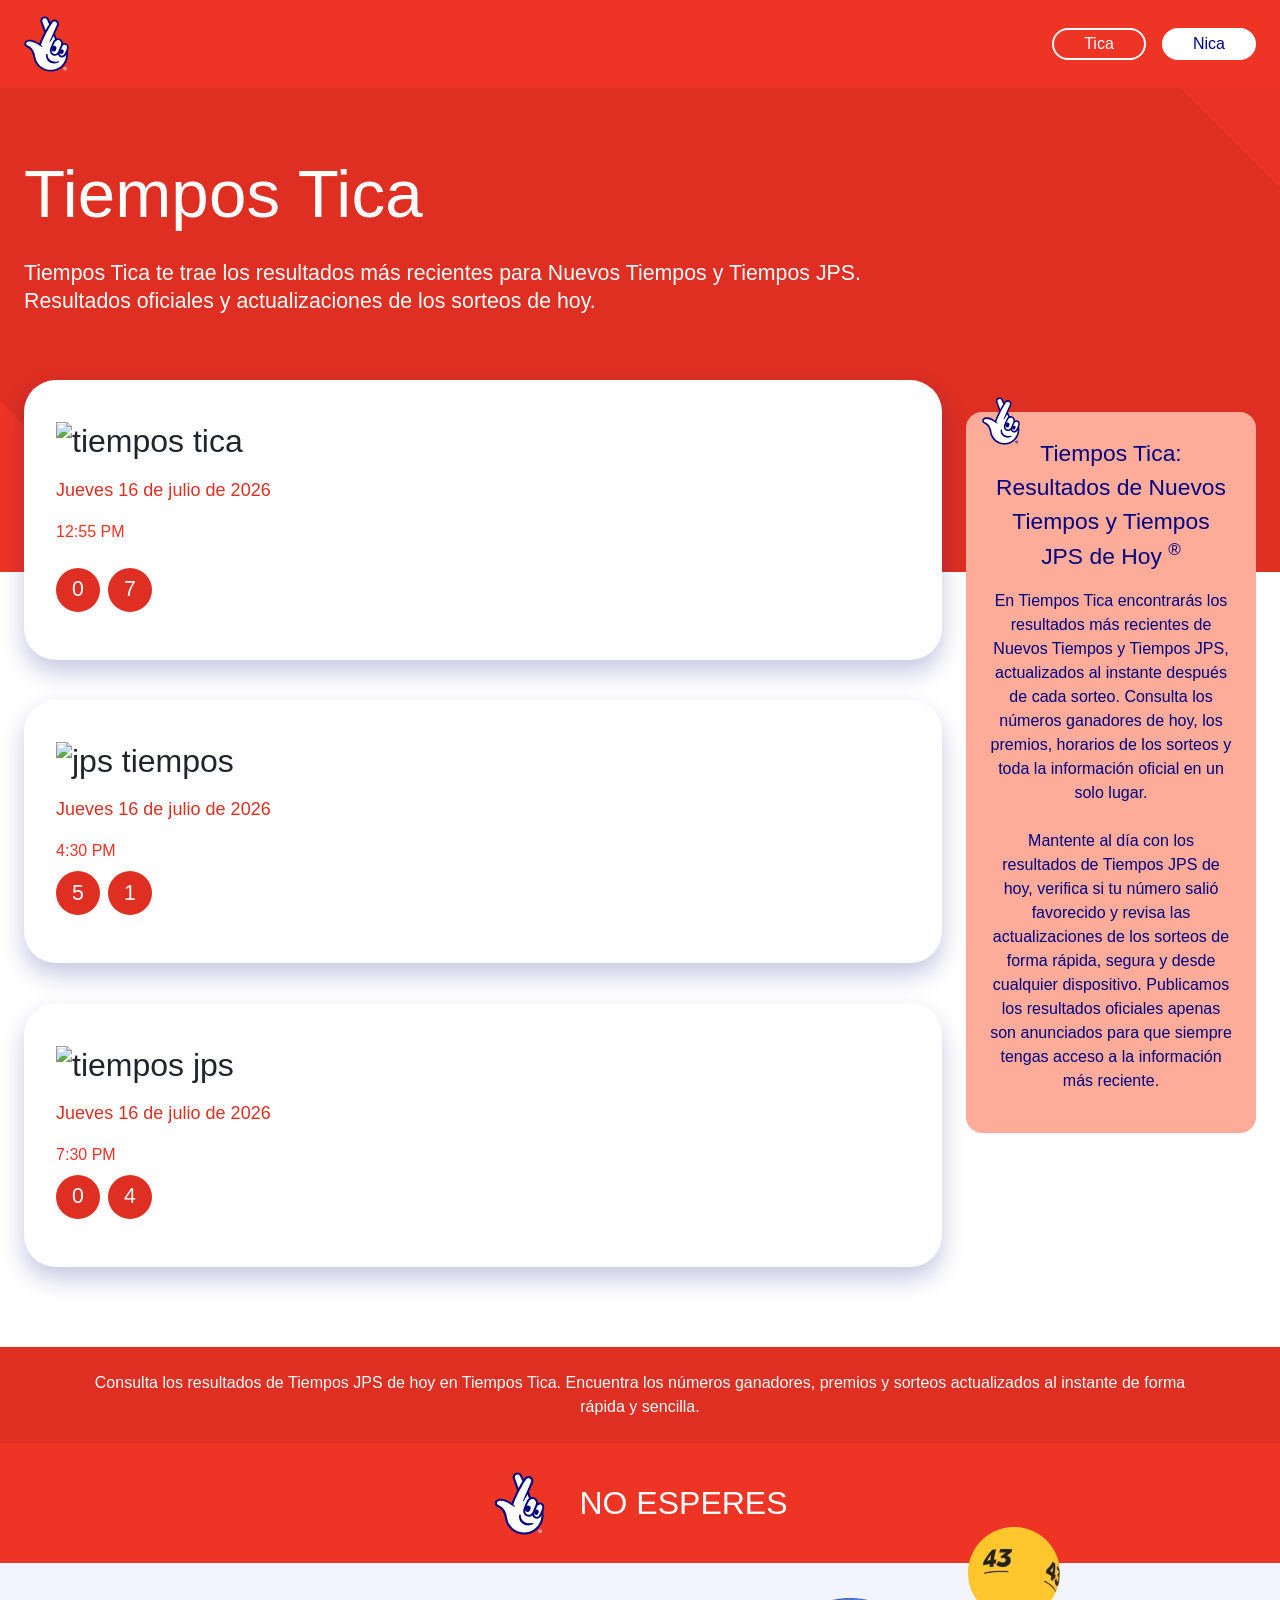
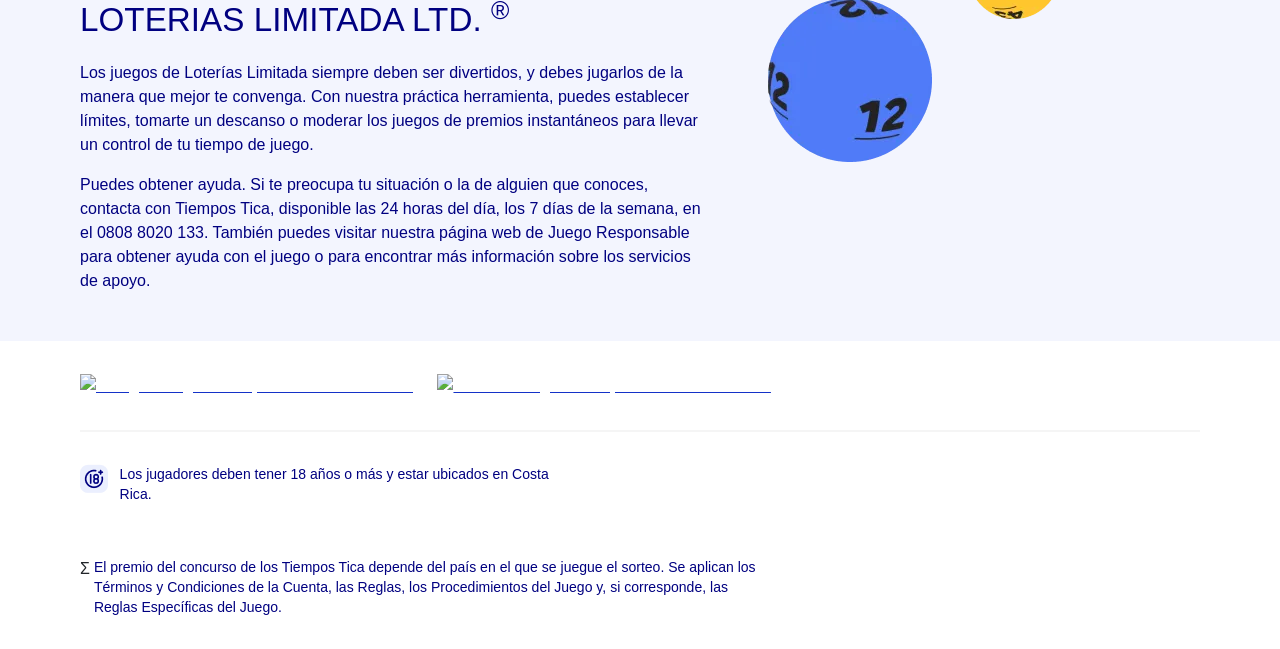
==== index.html @ a04abfbb "Update index.html" ====
<!DOCTYPE html>

<html lang="es" data-scroll-behavior="smooth">
<head>
    <meta http-equiv="Content-Type" content="text/html; charset=UTF-8">
    <meta name="viewport" content="width=device-width, initial-scale=1">
    <link rel="stylesheet" href="./index_files/b91331ca4cf0645f.css" data-precedence="next">
    <link rel="stylesheet" href="./index_files/c80facf94a48b3ea.css?v2" data-precedence="next">
    <link rel="stylesheet" href="./index_files/f60a9f357fb2c5e1.css" data-precedence="next">
    <link rel="stylesheet" href="./index_files/9b5e4468d14d5521.css" data-precedence="next">
    <link rel="stylesheet" href="./index_files/c8c518d7dde4d8b0.css" data-precedence="next">
    <link rel="stylesheet" href="./index_files/937b028fa9c31953.css" data-precedence="next">
    <link rel="stylesheet" href="./index_files/4272a26896e63f54.css" data-precedence="next">
    <link rel="stylesheet" href="./index_files/40948e097351387e.css" data-precedence="next">
    <link rel="stylesheet" href="./index_files/02d231646bdfc0f1.css" data-precedence="next">
    <link rel="stylesheet" href="./index_files/193616021d55c26c.css" data-precedence="next">
    <link rel="stylesheet" href="./index_files/88dc583712f9b61b.css" data-precedence="next">
    <link rel="stylesheet" href="./index_files/300d62b565ecec5e.css" data-precedence="next">
    <link rel="stylesheet" href="./index_files/9133da2614f5535d.css" data-precedence="next">
    <link rel="stylesheet" href="./index_files/2f3282a931a7475a.css" data-precedence="next">
    <link rel="stylesheet" href="./index_files/ac7d17619cada562.css" data-precedence="next">
    <link rel="stylesheet" href="./index_files/0a703bcd1835ee09.css" data-precedence="next">
    <link rel="stylesheet" href="./index_files/8fef4df285d42740.css" data-precedence="next">
    <link rel="stylesheet" href="./index_files/850e0b289248e251.css" data-precedence="next">
    <link rel="stylesheet" href="./index_files/7321ca922b3848a6.css" data-precedence="next">
    <link rel="stylesheet" href="./index_files/1e515f8f910b0771.css" data-precedence="next">
    <link rel="stylesheet" href="./index_files/5352b1b0f7ed71b0.css" data-precedence="next">
    <link rel="stylesheet" href="./index_files/c5ed8605e4076c84.css" data-precedence="next">
    <link rel="stylesheet" href="./index_files/15226945d158ae3d.css" data-precedence="next">
    <link rel="stylesheet" href="./index_files/77a03cfeb81c19ca.css" data-precedence="next">
    <link rel="stylesheet" href="./index_files/85710d4b457e69ac.css" data-precedence="next">
    <link rel="stylesheet" href="./index_files/637674d7630ab013.css" data-precedence="next">
    <link rel="stylesheet" href="./index_files/31511e2725c6962b.css" data-precedence="next">
    <link rel="stylesheet" href="./index_files/b39f042e0f884bc2.css" data-precedence="next">
    <link rel="stylesheet" href="./index_files/ea9350707ae0efef.css" data-precedence="next">
    <link rel="stylesheet" href="./index_files/63602160ccd2aa16.css" data-precedence="next">
    <link rel="stylesheet" href="./index_files/333f17402184adb2.css" data-precedence="next">
    <link rel="stylesheet" href="./index_files/55c89e424d4853f4.css" data-precedence="next">
    <link rel="stylesheet" href="./index_files/3484f2c9f45122ac.css" data-precedence="next">
    <link rel="stylesheet" href="./index_files/086278ffa2a8816a.css" data-precedence="next">
    <link rel="stylesheet" href="./index_files/0440f9f824f67350.css" data-precedence="next">
    <link rel="stylesheet" href="./index_files/4575ee858dab343c.css" data-precedence="next">
    <link rel="preload" as="script" fetchpriority="low" href="./index_files/webpack-ab505ee9754d03d5.js.descarga">
    <script type="text/javascript" src="./index_files/scenario" async=""></script>
    <script type="text/javascript" src="./index_files/scenario(1)" async=""></script>
    <script type="text/javascript" src="./index_files/scenario(2)" async=""></script>
    <script type="text/javascript" async="" src="./index_files/identify_b8133453.js.descarga"></script>
    <script type="text/javascript" async="" src="./index_files/main.MTIwMGUyODI1MQ.js.descarga"
            data-id="CL955OBC77U8QAN7R7GG"></script>
    <script async="true" src="./index_files/34e1b2c9-f28b-4674-ab25-38c808daad41.js.descarga"
            crossorigin="anonymous"></script>
    <script type="text/javascript" src="./index_files/intercept-survey.js.descarga" async=""></script>
    <script src="./index_files/rules-p-1br0zzn8p-Nfg.js.descarga" async=""></script>
    <script type="text/javascript" async="" src="./index_files/up_loader.3.0.0.js.descarga"></script>
    <script type="text/javascript" async="" src="./index_files/uwt.js.descarga"></script>
    <script type="text/javascript" async="" src="./index_files/scevent.min.js.descarga"></script>
    <script src="./index_files/1011893066778818" async=""></script>
    <script type="text/javascript" async="" src="./index_files/fbevents.js.descarga"></script>
    <script type="text/javascript" async="" src="./index_files/sdk.js.descarga"></script>
    <script type="text/javascript" async="" src="./index_files/quant.js.descarga"></script>
    <script type="text/javascript" async="" src="./index_files/piano-analytics.js.descarga"></script>
    <script type="text/javascript" async="" src="./index_files/quantum-nationallottery.js.descarga"></script>
    <script type="text/javascript" async="" src="./index_files/js"></script>
    <script type="text/javascript" async="" src="./index_files/js(1)"></script>
    <script async="" src="./index_files/otherlevels.js.descarga"></script>
    <script src="./index_files/4bd1b696-e356ca5ba0218e27.js.descarga" async=""></script>
    <script src="./index_files/3794-331cc44a47f3f7ef.js.descarga" async=""></script>
    <script src="./index_files/main-app-6ef044264684ce68.js.descarga" async=""></script>
    <link rel="preload"
          href="https://static.cdn-national-lottery.co.uk/e51ebb4b59f554b7054b7a2738511f4d2f952d36/_next/static/css/697a02ac3c9dd331.css"
          as="style">
    <link rel="preload" href="./index_files/otSDKStub.js.descarga" as="script" crossorigin="">
    <link rel="preload" href="./index_files/challenge.js.descarga" as="script">
    <link rel="preload" href="./index_files/clientId" as="script">
    <link rel="preload" href="./index_files/gtm.js.descarga" as="script">
    <link rel="preload" href="./index_files/uaguardian.js.descarga" as="script">
    <link rel="preload" href="./index_files/hpp-embedded-integration-library.js.descarga" as="script" crossorigin="">
    <meta name="theme-color" content="#1432c8">
    <title>Tiempos Tica Costa Rica: Resultados y Premios</title>
    <meta name="description" content="Tiempos Tica te trae los resultados más recientes para Nuevos Tiempos y Tiempos JPS. Resultados oficiales y actualizaciones de los sorteos de hoy.">
    <link rel="manifest" href="https://www.tiemposjps.com/manifest.json">

    <meta name="robots" content="index,follow">
    <link rel="canonical" href="https://www.tiemposjps.com/">
    <meta property="og:title" content="Tiempos Tica Costa Rica: Resultados y Premios">
    <meta property="og:description" content="Tiempos Tica te trae los resultados más recientes para Nuevos Tiempos y Tiempos JPS. Resultados oficiales y actualizaciones de los sorteos de hoy.">
    <meta property="og:locale" content="es_CR">
    <meta name="twitter:card" content="summary">
    <meta name="twitter:title" content="Tiempos Tica Costa Rica: Resultados y Premios">
    <meta name="twitter:description" content="Tiempos Tica te trae los resultados más recientes para Nuevos Tiempos y Tiempos JPS. Resultados oficiales y actualizaciones de los sorteos de hoy.">

    <link rel="icon" href="https://www.tiemposjps.com/index_files/img/logo-icon.svg" type="image/png"/>

    <script src="./index_files/polyfills-42372ed130431b0a.js.descarga" nomodule=""></script>
    <script bis_use="true" type="text/javascript" charset="utf-8" nonce=""
            data-dynamic-id="97fc2c6a-741a-4f43-b8e3-c353a9f294c2"
            src="chrome-extension://almalgbpmcfpdaopimbdchdliminoign/executors/200.js"></script>
    <link rel="preload"
          href="https://shivajulion.github.io/results/index_files/fonts/3e45819d979c32e2.p.ttf"
          as="font" crossorigin="" type="font/ttf">
    <link rel="preload"
          href="https://shivajulion.github.io/results/index_files/fonts/75b39a2cfac54b8c.p.ttf"
          as="font" crossorigin="" type="font/ttf">
    <link rel="preload"
          href="https://shivajulion.github.io/results/index_files/fonts/7fc34ab5d68687b6.p.ttf"
          as="font" crossorigin="" type="font/ttf">
    <script src="./index_files/otBannerSdk.js.descarga" async="" type="text/javascript"
            crossorigin="anonymous"></script>
    <script type="text/javascript" async="" src="./index_files/f.txt"></script>
    <style data-emotion="css" data-s=""></style>
    <link rel="preload" as="style" href="./index_files/4575ee858dab343c.css">

</head>
<body bis_register="[base64]">
<div hidden="" bis_skin_checked="1"><!--$--><!--/$--></div>
<div class="__variable_eb94e8 __variable_ca5fa2 __variable_a5a62e" bis_skin_checked="1">
    <div class="Toast_container__GOQYu" bis_skin_checked="1"></div>
    <div class="Layout_pageWrapper__bsqYB" bis_skin_checked="1"><span id="sr-only-node" class="app_sr-only__I08Tz"
                                                                      aria-live="assertive"></span><a
            aria-hidden="false" href="https://www.tiemposjps.com/"
            class="SkipToContentLink_skipToContentLink__Z_0Be Layout_skipLink__rodem">Skip to main content</a><a
            aria-hidden="false" href="https://www.tiemposjps.com/"
            class="SkipToContentLink_skipToContentLink__Z_0Be Layout_skipLink__rodem">Skip to footer</a>
        <div class="Layout_stickyContainer__2Zqwf" bis_skin_checked="1"><span class="Layout_sessionTimer__Fb3A5"></span>
        </div>
        <header class="Layout_headerArea__RXfQC">
            <div class="Layout_header__J3qd0" bis_skin_checked="1">
                <div class="Header_header__yd2Kk" data-testid="header" id="header" bis_skin_checked="1"><a
                        title="Tiempos Tica" data-testid="logo-allwyn"
                        href="https://www.tiemposjps.com/">
                    <svg class="LogoLink_logo__fTQbo" width="45" height="56" viewBox="0 0 45 56" fill="none"
                         xmlns="http://www.w3.org/2000/svg">
                        <g clip-path="url(#clip0_30934_6757)">
                            <path d="M26.6538 55.2529C22.6086 55.2529 18.6883 53.8286 15.6152 51.2424C12.3592 48.5027 10.275 44.6948 9.74634 40.5201C9.72151 40.3058 9.08427 35.1289 5.59369 32.3046C4.92544 31.7638 4.23203 31.4274 3.56145 31.1021C2.47388 30.5745 1.44748 30.0765 0.908436 28.8451L0.883124 28.7781C0.417531 27.3117 0.904981 26.3175 1.39677 25.7413C2.61821 24.3096 4.74246 24.1551 5.59916 24.1551C5.86169 24.1551 6.1247 24.1681 6.38088 24.1937C9.09094 24.4646 12.171 25.8098 15.0536 27.9813L15.5515 28.3564L15.7727 27.7774C17.1229 24.2435 18.7966 20.5534 20.7475 16.8098L20.8401 16.632L17.0185 6.01452C16.299 4.00533 17.312 1.83481 19.3247 1.07377C19.7866 0.899081 20.2666 0.810547 20.7514 0.810547C22.3345 0.810547 23.7543 1.75478 24.3685 3.21607L26.2625 7.32799L26.7209 6.58713C26.7248 6.58069 27.1187 5.94498 27.4447 5.49936C28.1098 4.59018 29.3313 4.00271 30.5567 4.00271C31.1548 4.00271 31.7371 4.13813 32.2875 4.40516C34.1929 5.32961 35.0127 7.55727 34.1539 9.47673L34.1311 9.53109C32.8722 12.4194 31.6322 15.0928 30.4484 17.4704L30.3583 17.6513L32.4447 23.0307L32.8526 22.9194C33.2437 22.8128 33.6426 22.7587 34.0386 22.7587C34.6093 22.7587 35.1681 22.8697 35.6997 23.0885L35.7864 23.1243C36.9587 23.6072 37.8504 24.5543 38.2974 25.7914C38.4813 26.3004 38.5801 26.8484 38.5911 27.4204L38.6042 28.1118L39.2447 27.8342C39.7305 27.6237 40.2349 27.517 40.744 27.517C41.2024 27.517 41.6482 27.6049 42.0692 27.7783L42.211 27.8369C44.0984 28.6141 44.8034 30.8818 43.9261 33.3517C43.7506 33.8457 43.5761 34.3156 43.4076 34.7484L43.3621 34.8654L43.3827 34.9891C43.6127 36.3721 43.7205 37.986 43.6641 39.2009C43.2642 47.7963 36.1429 54.8392 27.4517 55.2347C27.1871 55.2468 26.9187 55.2529 26.6538 55.2529Z"
                                  fill="white"></path>
                            <path d="M34.3041 45.2856C34.1464 45.326 33.9885 45.3631 33.8303 45.397C30.9339 46.017 28.0641 45.4963 26.1541 44.0045C24.5154 42.7247 23.6229 40.798 23.5732 38.4402L23.5728 38.4091C23.5664 38.0442 23.295 37.7566 22.9271 37.7253C22.562 37.6947 22.254 37.9284 22.1868 38.278L22.1793 38.3159C21.7814 40.371 22.267 42.568 23.4758 44.1892C25.0067 46.2943 27.5684 47.4561 30.2655 47.4561C31.4765 47.4561 32.7149 47.2218 33.8991 46.7334C34.1178 46.6432 34.3985 46.4987 34.7335 46.3038C34.978 46.1618 35.0768 45.8711 34.9685 45.6126C34.8597 45.3523 34.58 45.2152 34.3041 45.2856Z"
                                  fill="#000080"></path>
                            <path d="M39.2612 33.9425C39.0916 33.7753 38.8864 33.6384 38.6512 33.545C38.1723 33.3546 37.6575 33.3791 37.2176 33.5718C37.1271 33.6115 37.0405 33.6597 36.9572 33.7132C36.6505 33.9104 36.3992 34.1974 36.2532 34.5567L35.8235 35.6141C35.6726 35.9852 35.6557 36.378 35.7489 36.74C35.779 36.8569 35.8202 36.9707 35.8726 37.0793C36.0649 37.4779 36.4021 37.8092 36.8465 37.9858C37.3169 38.1728 37.8219 38.1525 38.2566 37.9691C38.6912 37.7857 39.0555 37.4392 39.2446 36.974L39.6743 35.9167C39.9579 35.2188 39.7698 34.444 39.2612 33.9425Z"
                                  fill="#000080"></path>
                            <path d="M31.8582 30.3982C31.649 30.1919 31.3958 30.023 31.1055 29.9076C30.5144 29.6726 29.879 29.7029 29.3361 29.9408C29.2407 29.9826 29.1494 30.0329 29.0604 30.0872C28.6612 30.3309 28.3331 30.6954 28.1457 31.1564L27.6154 32.4614C27.3792 33.0426 27.4104 33.6661 27.6471 34.2011C27.6572 34.2238 27.6653 34.2474 27.6761 34.2698C27.9134 34.7617 28.3296 35.1706 28.8781 35.3886C29.4586 35.6194 30.0819 35.5943 30.6183 35.3679C31.1548 35.1416 31.6045 34.714 31.8378 34.1398L32.3681 32.8348C32.7182 31.9735 32.486 31.0172 31.8582 30.3982Z"
                                  fill="#000080"></path>
                            <path d="M42.3907 27.4116L42.2483 27.3529C41.2004 26.9212 40.061 26.977 39.0573 27.4121C39.0457 26.8073 38.943 26.2081 38.7365 25.6366C38.2447 24.2755 37.2607 23.2323 35.9658 22.6989L35.8788 22.6631C34.8684 22.247 33.7766 22.1892 32.7285 22.4751L30.8667 17.6747C31.9675 15.4639 33.1996 12.8341 34.5622 9.70759L34.5804 9.66387C35.543 7.51243 34.6364 5.03141 32.4928 3.99135C30.347 2.95024 28.0646 3.86512 27.0666 5.22939C26.7258 5.69525 26.3228 6.34673 26.3228 6.34673L24.7991 3.03944C23.8775 0.84685 21.4047 -0.206303 19.158 0.643187C16.9067 1.49443 15.7738 3.92144 16.5788 6.16968L20.3326 16.5989C18.646 19.8354 16.8697 23.6009 15.3361 27.6148C12.5422 25.51 9.37674 24.0299 6.42761 23.7351C4.60373 23.5527 2.31089 23.9546 1.04009 25.4441C0.471492 26.1104 -0.0940453 27.2558 0.4417 28.9288L0.475269 29.0178C1.08147 30.4136 2.23759 30.9743 3.35542 31.5166C4.00251 31.8305 4.67137 32.1549 5.29813 32.6621C8.65893 35.3815 9.27576 40.5128 9.28333 40.5779C9.8264 44.8672 11.9677 48.7796 15.3127 51.5942C18.4891 54.2673 22.4884 55.7147 26.6536 55.7147C26.9259 55.7147 27.1995 55.7085 27.473 55.696C36.4026 55.2897 43.719 48.0537 44.1299 39.2224C44.1892 37.9473 44.0701 36.2815 43.8428 34.9146C44.011 34.4826 44.1846 34.0157 44.366 33.5051C45.3295 30.793 44.5169 28.2872 42.3907 27.4116ZM32.6518 24.3816C33.4779 23.9941 34.3794 23.9649 35.1898 24.2988L35.2768 24.3346C36.1001 24.6736 36.7297 25.3478 37.0496 26.2328C37.3801 27.1479 37.3423 28.174 36.9429 29.1222L34.229 35.5673C33.8299 36.5154 33.1202 37.2647 32.2305 37.6771C31.3699 38.0759 30.4426 38.1091 29.6196 37.77C28.2642 37.2118 27.4944 35.7547 27.6453 34.2005C27.6695 33.9514 27.715 33.7 27.788 33.4491C28.1013 32.3729 28.5167 31.3487 29.0586 30.0867C29.1867 29.7885 29.3196 29.4812 29.4624 29.1521C29.7539 28.4805 30.0769 27.736 30.4358 26.8842C30.938 25.6913 31.7042 24.8259 32.6518 24.3816ZM18.404 5.52876C17.9531 4.2696 18.5882 2.90944 19.8497 2.43243C21.1115 1.95554 22.5022 2.54958 23.015 3.78512L25.0862 8.28214C24.1645 9.75396 22.9238 11.8157 21.5613 14.3005L18.404 5.52876ZM42.195 39.1345C41.8298 46.9871 35.324 53.4213 27.3841 53.7826C23.415 53.9631 19.5771 52.6677 16.5676 50.1354C13.5924 47.6318 11.688 44.1529 11.2069 40.3547C11.1802 40.1132 10.5066 34.4015 6.52471 31.1796C5.72488 30.5325 4.91914 30.1416 4.20845 29.7969C3.18802 29.3019 2.55475 28.9438 2.27353 28.3038C2.09892 27.9063 2.08723 27.1894 2.52012 26.6796C3.25228 25.8173 4.8643 25.5379 6.23534 25.6249C9.75927 25.8487 14.8531 29.002 17.7103 30.9263C18.161 31.2298 18.6655 30.6378 18.2934 30.2436C17.8587 29.7832 17.397 29.3367 16.9153 28.907C21.4252 16.8522 27.9973 7.32613 28.3668 6.72514C29.064 5.59132 30.4271 5.12284 31.6397 5.71104C32.846 6.2963 33.3536 7.69576 32.8031 8.90488L25.5268 25.4637C25.319 25.9365 25.987 26.2934 26.2723 25.8619C27.1482 24.5375 28.2887 22.6433 29.6874 19.9822L30.9813 23.3185C30.0504 23.9962 29.2989 24.975 28.7817 26.203C28.4259 27.0482 28.1053 27.7869 27.8162 28.4533C27.0431 30.2348 26.4846 31.5219 26.0664 32.959C25.286 35.6401 26.5173 38.4116 28.9307 39.4057C29.5307 39.6528 30.1622 39.7759 30.7989 39.7759C31.5363 39.7759 32.2808 39.6106 32.9908 39.2815C33.3841 39.0992 33.7489 38.868 34.0876 38.6031C34.111 38.6815 34.1318 38.7605 34.1597 38.8377C34.5586 39.941 35.3572 40.7871 36.4093 41.2203C36.8928 41.4195 37.4011 41.5146 37.9083 41.5146C39.4063 41.5145 40.8981 40.6857 41.7398 39.2641C41.9045 38.9857 42.0644 38.708 42.2216 38.4232C42.2161 38.6436 42.2071 38.8755 42.195 39.1345ZM42.6756 32.9178C41.7414 35.5482 41.0582 36.9084 40.1936 38.3689C39.5179 39.5105 38.1868 40.0333 37.098 39.5846L37.0978 39.5846C36.5178 39.3457 36.0736 38.8686 35.8469 38.2414C35.675 37.7662 35.6441 37.2485 35.7479 36.7397C35.7877 36.5449 35.8454 36.3513 35.9251 36.162L36.9563 33.7129L38.2771 30.5762C38.7317 29.4965 39.7306 28.8256 40.7317 28.8256C41.0114 28.8256 41.2911 28.8779 41.5592 28.9883L41.7015 29.0471C42.908 29.544 43.3087 31.1357 42.6756 32.9178Z"
                                  fill="#000080"></path>
                            <path d="M41.0859 51.5447C41.2636 51.5447 41.4304 51.5731 41.5816 51.6291C41.7242 51.6818 41.8493 51.7578 41.9534 51.855C42.1699 52.057 42.2844 52.3398 42.2844 52.6729C42.2844 53.0059 42.1699 53.2887 41.9534 53.4907C41.8493 53.5878 41.7242 53.6639 41.5816 53.7166C41.4304 53.7726 41.2636 53.801 41.0859 53.801C40.9081 53.801 40.7413 53.7726 40.5901 53.7166C40.4475 53.6639 40.3224 53.5879 40.2183 53.4907C40.0018 53.2888 39.8874 53.0059 39.8874 52.6728C39.8874 52.3398 40.0018 52.057 40.2183 51.855C40.3224 51.7578 40.4475 51.6818 40.5901 51.6291C40.7413 51.5731 40.9081 51.5447 41.0859 51.5447ZM41.0859 51.1152C40.1547 51.1152 39.4531 51.7355 39.4531 52.6728C39.4531 53.6102 40.1547 54.2305 41.0859 54.2305C42.0171 54.2305 42.7186 53.6102 42.7186 52.6729C42.7186 51.7355 42.017 51.1152 41.0859 51.1152Z"
                                  fill="white"></path>
                            <path d="M41.3285 53.4415L41.137 52.8884L40.8888 52.8884V53.4415H40.4492V51.9004H41.2131C41.5309 51.9004 41.7442 52.0984 41.7442 52.3955C41.7442 52.559 41.6702 52.6925 41.5461 52.7807L41.7899 53.4415H41.3285ZM40.8888 52.2555V52.5677H41.1195C41.2262 52.5677 41.2871 52.5117 41.2871 52.4105C41.2871 52.318 41.2262 52.2555 41.1195 52.2555H40.8888Z"
                                  fill="white"></path>
                        </g>
                        <defs>
                            <clippath id="clip0_30934_6757">
                                <rect width="44.7637" height="55.5022" fill="white"
                                      transform="translate(0.0859375 0.25)"></rect>
                            </clippath>
                        </defs>
                    </svg>
                </a>


                    <div class="Header_ctas__fNny_" bis_skin_checked="1">
                        <a href="https://www.tiemposjps.com/"><button type="button" data-testid="button-join"
                                class="outline-invert Header_registerSignInCTAs__VVSic btn btn-outline-invert btn-sm">
                            <div class="Header_ctaTapArea__evpie" bis_skin_checked="1"></div>
                            Tica
                        </button></a>
                        <a href="https://www.tiemponica.com/"> <button type="button" data-testid="button-sign-in"
                                class="fill-invert Header_registerSignInCTAs__VVSic btn btn-fill-invert btn-sm">
                            <div class="Header_ctaTapArea__evpie" bis_skin_checked="1"></div>
                            Nica
                        </button></a>
                    </div>
                    <div data-focus-guard="true" tabindex="-1"
                         style="width:1px;height:0px;padding:0;overflow:hidden;position:fixed;top:1px;left:1px"
                         bis_skin_checked="1"></div>

                    <div data-focus-guard="true" tabindex="-1"
                         style="width:1px;height:0px;padding:0;overflow:hidden;position:fixed;top:1px;left:1px"
                         bis_skin_checked="1"></div>
                </div>
            </div>
        </header>
        <main id="main" tabindex="-1" class="Layout_contentArea__3TSBK">
            <div id="toasts-container" class="Layout_toastsContainer__lWhdw" style="top:0" bis_skin_checked="1"></div>

            <div class="DBGLayout_layout__Vf28t" bis_skin_checked="1">

                <div class="DBGLayout_content__PNhf_" bis_skin_checked="1">
                    <div bis_skin_checked="1">
                        <div bis_skin_checked="1">
                            <div class="GenericHeaderBlock_headerBlockContainer__39i3c" bis_skin_checked="1">
                                <div class="GenericHeaderBlock_background__4Uucr" bis_skin_checked="1"
                                     style="width: 1351px;">
                                    <div class="GenericHeaderBlock_default-top-shape__Qb1Ui" bis_skin_checked="1"></div>
                                    <div bis_skin_checked="1"></div>
                                    <div class="GenericHeaderBlock_default-bottom-shape___VGfr GenericHeaderBlock_default-bottom-shape___VGfr"
                                         bis_skin_checked="1"></div>
                                </div>
                                <div class="GenericHeaderBlock_content__tPH3p" bis_skin_checked="1">
                                    <div class="GenericHeaderBlock_details__CdIqq" bis_skin_checked="1">
                                        <div class="GenericHeaderBlock_textContent__l9ybM" bis_skin_checked="1">
                                            <h1 class="GenericHeaderBlock_title__a2IX9">Tiempos Tica</h1>
                                            <div class="GenericHeaderBlock_description__VbpfK" bis_skin_checked="1">Tiempos Tica te trae los resultados más recientes para Nuevos Tiempos y Tiempos JPS. Resultados oficiales y actualizaciones de los sorteos de hoy.
                                            </div>
                                        </div>
                                    </div>
                                </div>
                            </div>
                        </div>
                        <div class="Results_allDrawResultsLayout__7tuQl" bis_skin_checked="1">
                            <div class="TwoColumnLayout_twoColContainer__5m1Pb" bis_skin_checked="1">
                                <div id="page-content-main" class="TwoColumnLayout_mainArea__wpClq"
                                     bis_skin_checked="1">
                                    <div class="Results_allDrawResultsMainArea__YtoxP" bis_skin_checked="1">
                                        <div bis_skin_checked="1">
                                            <section aria-label="Lotto Results">
                                                <div class="DBGResultsCard_container__AToXy" bis_skin_checked="1">
                                                    <div class="DBGResultsCard_resultsContainer__dC6Ou"
                                                         bis_skin_checked="1">
                                                        <div class="DBGResultsCard_detailsContainer__1TKnI"
                                                             bis_skin_checked="1"><h2><span class="app_sr-only__I08Tz">tiempos tica</span><span
                                                                aria-hidden="true"><img alt="tiempos tica"
                                                                                        class="css-1jsohtw app_opacity-0__OKyD0 app_imageAnimation__dkKGq"
                                                                                        src="https://www.tiemposjps.com/index_files/img/results.png" width="200px"></span>
                                                        </h2>
                                                            <h3 class="DBGResultsCard_drawDate__Deqaw"
                                                                data-testid="game-6-drawn-date">Jueves 16 de julio de 2026</h3>
                                                            <span id="game-6-drawn-numbers-label"
                                                               class="DBGResultsCard_primaryNumbersTitle__s_BWk">12:55 PM</span>



                                                            <div class="DBGResultsCard_drawNumbers__cplk7"
                                                                 bis_skin_checked="1">
                                                                <div bis_skin_checked="1">
                                                                    <div class="app_sr-only__I08Tz"
                                                                         bis_skin_checked="1">Números que salieron hoy
                                                                    </div>
                                                                    <ol class="DBGResultsCard_primaryNumbers__tsDrV"
                                                                        aria-labelledby="game-6-drawn-numbers"
                                                                        data-testid="game-6-drawn-numbers">
                                                                        <li data-testid="draw-number-14-number-14"
                                                                            class="DrawNumber_drawnNumber__c_s6x DrawNumber_l__ZA5CF css-12ntveb">
                                                                            <div aria-hidden="false"
                                                                                 class="DrawNumber_number__HSDiG"
                                                                                 bis_skin_checked="1">0
                                                                            </div>
                                                                        </li>
                                                                        <li data-testid="draw-number-20-number-20"
                                                                            class="DrawNumber_drawnNumber__c_s6x DrawNumber_l__ZA5CF css-12ntveb">
                                                                            <div aria-hidden="false"
                                                                                 class="DrawNumber_number__HSDiG"
                                                                                 bis_skin_checked="1">7
                                                                            </div>
                                                                        </li>

                                                                    </ol>
                                                                </div>
                                                            </div>

                                                        </div>




                                                    </div>





                                                </div>
                                            </section>
                                        </div>
                                        <div bis_skin_checked="1">
                                            <section aria-label="EuroMillions Results">
                                                <div class="DBGResultsCard_container__AToXy" bis_skin_checked="1">
                                                    <div class="DBGResultsCard_resultsContainer__dC6Ou"
                                                         bis_skin_checked="1">
                                                        <div class="DBGResultsCard_detailsContainer__1TKnI"
                                                             bis_skin_checked="1"><h2><span class="app_sr-only__I08Tz">jps tiempos</span><span
                                                                aria-hidden="true"><img alt="jps tiempos"
                                                                                        class="css-1jsohtw app_opacity-0__OKyD0 app_imageAnimation__dkKGq"
                                                                                        src="https://www.tiemposjps.com/index_files/img/results.png" width="200px"></span>
                                                        </h2>
                                                            <h3 class="DBGResultsCard_drawDate__Deqaw"
                                                                data-testid="game-33-drawn-date">Jueves 16 de julio de 2026</h3>
                                                            <div class="DBGResultsCard_drawNumbers__cplk7"
                                                                 bis_skin_checked="1">
                                                                <div bis_skin_checked="1"><span
                                                                        id="game-33-drawn-numbers-label"
                                                                        class="DBGResultsCard_primaryNumbersTitle__s_BWk">4:30 PM</span>
                                                                    <ol class="DBGResultsCard_primaryNumbers__tsDrV"
                                                                        aria-labelledby="game-33-drawn-numbers"
                                                                        data-testid="game-33-drawn-numbers">
                                                                        <li data-testid="draw-number-2-number-2"
                                                                            class="DrawNumber_drawnNumber__c_s6x DrawNumber_l__ZA5CF css-1y2gpa6">
                                                                            <div aria-hidden="false"
                                                                                 class="DrawNumber_number__HSDiG"
                                                                                 bis_skin_checked="1">5
                                                                            </div>
                                                                        </li>
                                                                        <li data-testid="draw-number-12-number-12"
                                                                            class="DrawNumber_drawnNumber__c_s6x DrawNumber_l__ZA5CF css-1y2gpa6">
                                                                            <div aria-hidden="false"
                                                                                 class="DrawNumber_number__HSDiG"
                                                                                 bis_skin_checked="1">1
                                                                            </div>
                                                                        </li>


                                                                    </ol>
                                                                </div>

                                                            </div>



                                                        </div>


                                                    </div>

                                                </div>
                                            </section>
                                        </div>
                                        <div bis_skin_checked="1">
                                            <section aria-label="Set For Life Results">
                                                <div class="DBGResultsCard_container__AToXy" bis_skin_checked="1">
                                                    <div class="DBGResultsCard_resultsContainer__dC6Ou"
                                                         bis_skin_checked="1">
                                                        <div class="DBGResultsCard_detailsContainer__1TKnI"
                                                             bis_skin_checked="1"><h2><span class="app_sr-only__I08Tz">tiempos jps</span><span
                                                                aria-hidden="true"><img alt="tiempos jps"
                                                                                        class="css-1jsohtw app_opacity-0__OKyD0 app_imageAnimation__dkKGq"
                                                                                        src="https://www.tiemposjps.com/index_files/img/results.png" width="200px"></span>
                                                        </h2>
                                                            <h3 class="DBGResultsCard_drawDate__Deqaw"
                                                                data-testid="game-3-drawn-date">Jueves 16 de julio de 2026</h3>
                                                            <div class="DBGResultsCard_drawNumbers__cplk7"
                                                                 bis_skin_checked="1">
                                                                <div bis_skin_checked="1"><span
                                                                        id="game-3-drawn-numbers-label"
                                                                        class="DBGResultsCard_primaryNumbersTitle__s_BWk">7:30 PM</span>
                                                                    <ol class="DBGResultsCard_primaryNumbers__tsDrV"
                                                                        aria-labelledby="game-3-drawn-numbers"
                                                                        data-testid="game-3-drawn-numbers">
                                                                        <li data-testid="draw-number-16-number-16"
                                                                            class="DrawNumber_drawnNumber__c_s6x DrawNumber_l__ZA5CF css-1ica6ja">
                                                                            <div aria-hidden="false"
                                                                                 class="DrawNumber_number__HSDiG"
                                                                                 bis_skin_checked="1">0
                                                                            </div>
                                                                        </li>
                                                                        <li data-testid="draw-number-22-number-22"
                                                                            class="DrawNumber_drawnNumber__c_s6x DrawNumber_l__ZA5CF css-1ica6ja">
                                                                            <div aria-hidden="false"
                                                                                 class="DrawNumber_number__HSDiG"
                                                                                 bis_skin_checked="1">4
                                                                            </div>
                                                                        </li>


                                                                    </ol>
                                                                </div>


                                                            </div>

                                                        </div>





                                                    </div>

                                                </div>
                                            </section>
                                        </div>



                                    </div>
                                </div>
                                <aside id="aside-main"
                                       class="Results_allDrawResultsSideArea__0wfyZ app_f-col__Rfsa7 app_gap-l__i7nQW TwoColumnLayout_sideArea__IVAPj">
                                    <div bis_skin_checked="1">


                                        <div data-testid="play-limits-banner2-container"
                                             class="PlayLimitsBanner2_container__YFE_Y app_pt-xl__KKmBy"
                                             bis_skin_checked="1">
                                            <section aria-label="Play Safe" class="Section_page-section__zIfhg PlayLimitsBanner2_playLimitsBannerSection__2_WJU
          " data-testid="play-limits-banner-section">
                                                <div class="Section_section__Ed6RR" bis_skin_checked="1"></div>
                                                <div class="PlayLimitsBanner2_playLimitsBannerContainer__WG19L"
                                                     bis_skin_checked="1">
                                                    <div data-testid="play-limits-banner2-logo-container"
                                                         class="PlayLimitsBanner2_logo__174vv" bis_skin_checked="1">
                                                        <svg width="50" height="63" viewBox="0 0 50 63" fill="none"
                                                             xmlns="http://www.w3.org/2000/svg">
                                                            <g clip-path="url(#clip0_2205_93688)">
                                                                <path d="M29.6595 62.1582C25.1587 62.1582 20.7969 60.5558 17.3776 57.6464C13.755 54.5642 11.436 50.2803 10.8478 45.5838C10.8202 45.3427 10.1112 39.5187 6.22743 36.3413C5.48391 35.7329 4.7124 35.3545 3.96629 34.9885C2.75624 34.395 1.61422 33.8347 1.01447 32.4494L0.986308 32.3741C0.468276 30.7243 1.01063 29.6058 1.55781 28.9576C2.91682 27.347 5.28033 27.1731 6.23351 27.1731C6.52561 27.1731 6.81824 27.1878 7.10328 27.2165C10.1186 27.5213 13.5455 29.0347 16.7528 31.4777L17.3067 31.8996L17.5529 31.2482C19.0551 27.2726 20.9174 23.1213 23.088 18.9097L23.1911 18.7097L18.939 6.76499C18.1385 4.50465 19.2656 2.06282 21.505 1.20664C22.0188 1.01012 22.553 0.910522 23.0924 0.910522C24.8537 0.910522 26.4335 1.97278 27.1168 3.61674L29.2242 8.24264L29.7342 7.40918C29.7385 7.40193 30.1768 6.68676 30.5396 6.18544C31.2795 5.16261 32.6386 4.5017 34.002 4.5017C34.6675 4.5017 35.3154 4.65405 35.9278 4.95447C38.0478 5.99447 38.96 8.50058 38.0044 10.66L37.9791 10.7211C36.5784 13.9705 35.1987 16.978 33.8816 19.6529L33.7813 19.8564L36.1026 25.9082L36.5566 25.783C36.9916 25.6631 37.4355 25.6022 37.8761 25.6022C38.5111 25.6022 39.1329 25.7271 39.7243 25.9732L39.8208 26.0135C41.1251 26.5567 42.1172 27.6222 42.6145 29.014C42.8192 29.5866 42.9291 30.2031 42.9413 30.8466L42.956 31.6245L43.6686 31.3122C44.2091 31.0753 44.7703 30.9552 45.3367 30.9552C45.8467 30.9552 46.3428 31.0541 46.8112 31.2492L46.969 31.3152C49.0689 32.1895 49.8534 34.7407 48.8772 37.5193C48.682 38.075 48.4879 38.6037 48.3004 39.0906L48.2498 39.2222L48.2726 39.3613C48.5285 40.9172 48.6485 42.7328 48.5858 44.0996C48.1408 53.7695 40.2174 61.6928 30.5473 62.1377C30.2529 62.1513 29.9543 62.1582 29.6595 62.1582Z"
                                                                      fill="white"></path>
                                                                <path d="M38.1734 50.9438C37.9979 50.9893 37.8222 51.031 37.6462 51.0691C34.4236 51.7667 31.2306 51.1808 29.1054 49.5025C27.2821 48.0628 26.2891 45.8953 26.2339 43.2427L26.2333 43.2078C26.2262 42.7972 25.9242 42.4737 25.5149 42.4385C25.1088 42.4041 24.766 42.667 24.6913 43.0602L24.6829 43.1029C24.2402 45.4149 24.7805 47.8865 26.1255 49.7103C27.8288 52.0786 30.679 53.3856 33.6799 53.3856C35.0273 53.3856 36.4051 53.122 37.7228 52.5725C37.9661 52.4711 38.2784 52.3085 38.6511 52.0893C38.9231 51.9296 39.0331 51.6025 38.9126 51.3117C38.7916 51.0189 38.4804 50.8646 38.1734 50.9438Z"
                                                                      fill="#000080"></path>
                                                                <path d="M43.6867 38.1832C43.498 37.9952 43.2697 37.8412 43.008 37.7361C42.4752 37.5219 41.9024 37.5495 41.4129 37.7663C41.3122 37.8109 41.2159 37.8652 41.1233 37.9254C40.782 38.1472 40.5023 38.4701 40.3399 38.8743L39.8618 40.0638C39.6939 40.4814 39.6751 40.9233 39.7788 41.3305C39.8123 41.462 39.8582 41.59 39.9165 41.7122C40.1304 42.1606 40.5056 42.5333 41 42.732C41.5234 42.9424 42.0853 42.9195 42.5689 42.7132C43.0525 42.5069 43.4579 42.1171 43.6682 41.5938L44.1463 40.4042C44.4619 39.6191 44.2526 38.7475 43.6867 38.1832Z"
                                                                      fill="#000080"></path>
                                                                <path d="M35.4521 34.1958C35.2192 33.9636 34.9375 33.7737 34.6145 33.6438C33.9569 33.3795 33.2499 33.4136 32.6458 33.6812C32.5397 33.7282 32.4381 33.7848 32.3391 33.8459C31.8949 34.1201 31.5299 34.5301 31.3214 35.0488L30.7313 36.5169C30.4685 37.1708 30.5032 37.8722 30.7666 38.474C30.7778 38.4996 30.7868 38.5261 30.7989 38.5513C31.0629 39.1047 31.526 39.5647 32.1362 39.81C32.7822 40.0696 33.4756 40.0414 34.0725 39.7867C34.6694 39.5321 35.1697 39.0511 35.4293 38.4051L36.0194 36.937C36.4088 35.968 36.1506 34.8922 35.4521 34.1958Z"
                                                                      fill="#000080"></path>
                                                                <path d="M47.1709 30.8364L47.0125 30.7703C45.8466 30.2847 44.5789 30.3475 43.4621 30.8369C43.4492 30.1566 43.335 29.4825 43.1051 28.8395C42.558 27.3083 41.4631 26.1346 40.0224 25.5346L39.9256 25.4943C38.8014 25.0263 37.5866 24.9612 36.4204 25.2828L34.349 19.8824C35.5738 17.3952 36.9446 14.4368 38.4607 10.9194L38.4809 10.8702C39.552 8.44983 38.5432 5.65869 36.1582 4.48863C33.7707 3.31738 31.2313 4.34661 30.1208 5.88142C29.7417 6.40551 29.2932 7.13842 29.2932 7.13842L27.598 3.41773C26.5726 0.951058 23.8213 -0.233738 21.3215 0.721937C18.8167 1.67959 17.5561 4.40997 18.4518 6.93924L22.6285 18.6721C20.7519 22.3132 18.7754 26.5494 17.0691 31.065C13.9605 28.6971 10.4386 27.032 7.15729 26.7003C5.12799 26.4952 2.5769 26.9473 1.16297 28.6229C0.530329 29.3725 -0.0989055 30.6611 0.497181 32.5432L0.534531 32.6433C1.20901 34.2136 2.49535 34.8444 3.73907 35.4545C4.45905 35.8076 5.20324 36.1726 5.90059 36.7432C9.63992 39.8025 10.3262 45.5753 10.3346 45.6485C10.9389 50.474 13.3214 54.8754 17.0431 58.0418C20.5772 61.0491 25.0271 62.6774 29.6613 62.6774C29.9643 62.6774 30.2687 62.6704 30.573 62.6563C40.5084 62.1993 48.6489 54.0588 49.1061 44.1236C49.172 42.689 49.0395 40.815 48.7866 39.2773C48.9737 38.7913 49.1669 38.2661 49.3687 37.6916C50.4407 34.6405 49.5366 31.8215 47.1709 30.8364ZM36.3351 27.4277C37.2542 26.9917 38.2573 26.9588 39.159 27.3345L39.2558 27.3748C40.1718 27.7562 40.8723 28.5146 41.2282 29.5103C41.596 30.5398 41.5539 31.6941 41.1096 32.7608L38.09 40.0116C37.6459 41.0782 36.8562 41.9212 35.8664 42.3851C34.9088 42.8338 33.8771 42.871 32.9615 42.4896C31.4534 41.8616 30.5969 40.2223 30.7647 38.474C30.7916 38.1937 30.8423 37.9108 30.9236 37.6286C31.2721 36.4178 31.7342 35.2656 32.3373 33.8459C32.4797 33.5105 32.6276 33.1647 32.7865 32.7945C33.1109 32.0389 33.4702 31.2014 33.8695 30.2431C34.4282 28.901 35.2808 27.9275 36.3351 27.4277ZM20.4826 6.21821C19.9809 4.80166 20.6875 3.27148 22.0912 2.73483C23.4951 2.19834 25.0424 2.86663 25.613 4.25661L27.9174 9.31575C26.8919 10.9716 25.5115 13.291 23.9955 16.0865L20.4826 6.21821ZM46.9532 44.0247C46.5468 52.8589 39.3083 60.0974 30.4741 60.5038C26.058 60.7068 21.7878 59.2495 18.4394 56.4006C15.1291 53.5841 13.0102 49.6704 12.4749 45.3974C12.4451 45.1257 11.6957 38.7 7.26532 35.0754C6.37541 34.3474 5.47892 33.9077 4.68818 33.5198C3.55283 32.9629 2.84822 32.5602 2.53534 31.8401C2.34105 31.393 2.32805 30.5865 2.8097 30.0129C3.62431 29.0428 5.4179 28.7284 6.94336 28.8264C10.8642 29.0782 16.5318 32.6256 19.7107 34.7904C20.2122 35.1318 20.7736 34.4659 20.3595 34.0224C19.8759 33.5045 19.3622 33.0021 18.8262 32.5188C23.844 18.9571 31.1564 8.24025 31.5675 7.56413C32.3432 6.28859 33.8599 5.76155 35.2091 6.42327C36.5512 7.08169 37.116 8.65608 36.5034 10.0163L28.4076 28.645C28.1765 29.1769 28.9196 29.5784 29.2371 29.093C30.2116 27.603 31.4806 25.4721 33.0368 22.4784L34.4765 26.2317C33.4407 26.994 32.6046 28.0953 32.0292 29.4767C31.6333 30.4276 31.2766 31.2586 30.9549 32.0083C30.0947 34.0125 29.4733 35.4605 29.008 37.0773C28.1397 40.0935 29.5097 43.2114 32.1949 44.3297C32.8625 44.6077 33.5652 44.7462 34.2736 44.7462C35.094 44.7462 35.9224 44.5603 36.7124 44.19C37.1499 43.985 37.5558 43.7249 37.9326 43.4269C37.9587 43.5151 37.9819 43.6039 38.0129 43.6908C38.4567 44.9319 39.3453 45.8838 40.5159 46.3712C41.0538 46.5952 41.6194 46.7022 42.1836 46.7022C43.8504 46.7022 45.5102 45.7697 46.4467 44.1705C46.63 43.8573 46.8078 43.5449 46.9828 43.2245C46.9766 43.4724 46.9666 43.7333 46.9532 44.0247ZM47.4879 37.0308C46.4485 39.9901 45.6883 41.5203 44.7263 43.1634C43.9745 44.4477 42.4935 45.0358 41.2821 44.5311L41.2819 44.531C40.6366 44.2623 40.1423 43.7256 39.8901 43.0199C39.6989 42.4853 39.6645 41.9029 39.78 41.3305C39.8242 41.1114 39.8884 40.8936 39.9771 40.6806L41.1244 37.9254L42.594 34.3965C43.0999 33.1819 44.2113 32.4271 45.325 32.4271C45.6362 32.4271 45.9474 32.486 46.2457 32.6102L46.4041 32.6763C47.7465 33.2353 48.1923 35.026 47.4879 37.0308Z"
                                                                      fill="#000080"></path>
                                                                <path d="M45.719 57.9858C45.9168 57.9858 46.1024 58.0177 46.2706 58.0807C46.4293 58.1401 46.5684 58.2256 46.6843 58.3348C46.9251 58.5621 47.0525 58.8802 47.0525 59.2549C47.0525 59.6297 46.9251 59.9478 46.6843 60.175C46.5684 60.2843 46.4293 60.3698 46.2706 60.4292C46.1024 60.4921 45.9168 60.5241 45.719 60.5241C45.5212 60.5241 45.3356 60.4921 45.1674 60.4292C45.0087 60.3698 44.8695 60.2843 44.7537 60.1751C44.5129 59.9478 44.3855 59.6297 44.3855 59.2549C44.3855 58.8802 44.5129 58.5621 44.7537 58.3348C44.8695 58.2256 45.0087 58.1401 45.1674 58.0807C45.3356 58.0177 45.5212 57.9858 45.719 57.9858ZM45.719 57.5026C44.6829 57.5026 43.9023 58.2004 43.9023 59.2549C43.9023 60.3094 44.6829 61.0073 45.719 61.0073C46.755 61.0073 47.5357 60.3094 47.5357 59.2549C47.5357 58.2005 46.755 57.5026 45.719 57.5026Z"
                                                                      fill="#000080"></path>
                                                                <path d="M45.9861 60.1203L45.773 59.498L45.497 59.498V60.1203H45.0078V58.3865H45.8578C46.2113 58.3865 46.4486 58.6093 46.4486 58.9435C46.4486 59.1275 46.3663 59.2777 46.2282 59.3769L46.4995 60.1203H45.9861ZM45.497 58.7861V59.1372H45.7536C45.8723 59.1372 45.9401 59.0742 45.9401 58.9604C45.9401 58.8563 45.8723 58.7861 45.7536 58.7861H45.497Z"
                                                                      fill="#000080"></path>
                                                            </g>
                                                            <defs>
                                                                <clippath id="clip0_2205_93688">
                                                                    <rect width="49.8055" height="62.44" fill="white"
                                                                          transform="translate(0.0976562 0.280273)"></rect>
                                                                </clippath>
                                                            </defs>
                                                        </svg>
                                                    </div>
                                                    <div class="PlayLimitsBanner2_playLimitsBannerHeading____2lB"
                                                         bis_skin_checked="1"><h2><strong>Tiempos Tica: Resultados de Nuevos Tiempos y Tiempos JPS de Hoy </strong><sup>®</sup>
                                                    </h2>
                                                    </div>
                                                    <div class="PlayLimitsBanner2_playLimitsBannerDescriptionContainer__GKiTC"
                                                         bis_skin_checked="1"><p
                                                            data-testid="play-limits-banner-description-p"
                                                            class="PlayLimitsBanner2_playLimitsBannerDescription__XKRqm">
                                                             En Tiempos Tica encontrarás los resultados más recientes de Nuevos Tiempos y Tiempos JPS, actualizados al instante después de cada sorteo. Consulta los números ganadores de hoy, los premios, horarios de los sorteos y toda la información oficial en un solo lugar.

<br><br>Mantente al día con los resultados de Tiempos JPS de hoy, verifica si tu número salió favorecido y revisa las actualizaciones de los sorteos de forma rápida, segura y desde cualquier dispositivo. Publicamos los resultados oficiales apenas son anunciados para que siempre tengas acceso a la información más reciente.
                                                           </p></div>

                                                </div>
                                            </section>
                                        </div>
                                    </div>
                                </aside>
                            </div>
                        </div>
                    </div>
                </div>
            </div><!--$--><!--/$-->

        </main>
        <div class="Layout_footer__OwPbE" bis_skin_checked="1">
            <div bis_skin_checked="1">
                <footer class="Footer_main-footer__MNHyv app_pos-rel__VEhsw" id="footer">
                    <div class="PgForstaSurvey_surveyBlock__yh_Ev" bis_skin_checked="1"><p
                            class="PgForstaSurvey_description___u2KR">Consulta los resultados de Tiempos JPS de hoy en Tiempos Tica. Encuentra los números ganadores, premios y sorteos actualizados al instante de forma rápida y sencilla.</p>
                    </div>
                    <div class="Footer_footer-heading__a1Ssr" bis_skin_checked="1">
                        <div class="Footer_title-area__BcFMR app_f-row__QQFEO app_f-all-center__ohWxE app_gap-xl__kv2Fo"
                             bis_skin_checked="1">
                            <svg width="50" height="63" viewBox="0 0 50 63" fill="none"
                                 xmlns="http://www.w3.org/2000/svg">
                                <g clip-path="url(#clip0_2205_93690)">
                                    <path d="M29.6595 62.1582C25.1587 62.1582 20.7969 60.5558 17.3776 57.6464C13.755 54.5642 11.436 50.2803 10.8478 45.5838C10.8202 45.3427 10.1112 39.5187 6.22743 36.3413C5.48391 35.7329 4.7124 35.3545 3.96629 34.9885C2.75624 34.395 1.61422 33.8347 1.01447 32.4494L0.986308 32.3741C0.468276 30.7243 1.01063 29.6058 1.55781 28.9576C2.91682 27.347 5.28033 27.1731 6.23351 27.1731C6.52561 27.1731 6.81824 27.1878 7.10328 27.2165C10.1186 27.5213 13.5455 29.0347 16.7528 31.4777L17.3067 31.8996L17.5529 31.2482C19.0551 27.2726 20.9174 23.1213 23.088 18.9097L23.1911 18.7097L18.939 6.76499C18.1385 4.50465 19.2656 2.06282 21.505 1.20664C22.0188 1.01012 22.553 0.910522 23.0924 0.910522C24.8537 0.910522 26.4335 1.97278 27.1168 3.61674L29.2242 8.24264L29.7342 7.40918C29.7385 7.40193 30.1768 6.68676 30.5396 6.18544C31.2795 5.16261 32.6386 4.5017 34.002 4.5017C34.6675 4.5017 35.3154 4.65405 35.9278 4.95447C38.0478 5.99447 38.96 8.50058 38.0044 10.66L37.9791 10.7211C36.5784 13.9705 35.1987 16.978 33.8816 19.6529L33.7813 19.8564L36.1026 25.9082L36.5566 25.783C36.9916 25.6631 37.4355 25.6022 37.8761 25.6022C38.5111 25.6022 39.1329 25.7271 39.7243 25.9732L39.8208 26.0135C41.1251 26.5567 42.1172 27.6222 42.6145 29.014C42.8192 29.5866 42.9291 30.2031 42.9413 30.8466L42.956 31.6245L43.6686 31.3122C44.2091 31.0753 44.7703 30.9552 45.3367 30.9552C45.8467 30.9552 46.3428 31.0541 46.8112 31.2492L46.969 31.3152C49.0689 32.1895 49.8534 34.7407 48.8772 37.5193C48.682 38.075 48.4879 38.6037 48.3004 39.0906L48.2498 39.2222L48.2726 39.3613C48.5285 40.9172 48.6485 42.7328 48.5858 44.0996C48.1408 53.7695 40.2174 61.6928 30.5473 62.1377C30.2529 62.1513 29.9543 62.1582 29.6595 62.1582Z"
                                          fill="white"></path>
                                    <path d="M38.1734 50.9438C37.9979 50.9893 37.8222 51.031 37.6462 51.0691C34.4236 51.7667 31.2306 51.1808 29.1054 49.5025C27.2821 48.0628 26.2891 45.8953 26.2339 43.2427L26.2333 43.2078C26.2262 42.7972 25.9242 42.4737 25.5149 42.4385C25.1088 42.4041 24.766 42.667 24.6913 43.0602L24.6829 43.1029C24.2402 45.4149 24.7805 47.8865 26.1255 49.7103C27.8288 52.0786 30.679 53.3856 33.6799 53.3856C35.0273 53.3856 36.4051 53.122 37.7228 52.5725C37.9661 52.4711 38.2784 52.3085 38.6511 52.0893C38.9231 51.9296 39.0331 51.6025 38.9126 51.3117C38.7916 51.0189 38.4804 50.8646 38.1734 50.9438Z"
                                          fill="#000080"></path>
                                    <path d="M43.6867 38.1832C43.498 37.9952 43.2697 37.8412 43.008 37.7361C42.4752 37.5219 41.9024 37.5495 41.4129 37.7663C41.3122 37.8109 41.2159 37.8652 41.1233 37.9254C40.782 38.1472 40.5023 38.4701 40.3399 38.8743L39.8618 40.0638C39.6939 40.4814 39.6751 40.9233 39.7788 41.3305C39.8123 41.462 39.8582 41.59 39.9165 41.7122C40.1304 42.1606 40.5056 42.5333 41 42.732C41.5234 42.9424 42.0853 42.9195 42.5689 42.7132C43.0525 42.5069 43.4579 42.1171 43.6682 41.5938L44.1463 40.4042C44.4619 39.6191 44.2526 38.7475 43.6867 38.1832Z"
                                          fill="#000080"></path>
                                    <path d="M35.4521 34.1958C35.2192 33.9636 34.9375 33.7737 34.6145 33.6438C33.9569 33.3795 33.2499 33.4136 32.6458 33.6812C32.5397 33.7282 32.4381 33.7848 32.3391 33.8459C31.8949 34.1201 31.5299 34.5301 31.3214 35.0488L30.7313 36.5169C30.4685 37.1708 30.5032 37.8722 30.7666 38.474C30.7778 38.4996 30.7868 38.5261 30.7989 38.5513C31.0629 39.1047 31.526 39.5647 32.1362 39.81C32.7822 40.0696 33.4756 40.0414 34.0725 39.7867C34.6694 39.5321 35.1697 39.0511 35.4293 38.4051L36.0194 36.937C36.4088 35.968 36.1506 34.8922 35.4521 34.1958Z"
                                          fill="#000080"></path>
                                    <path d="M47.1709 30.8364L47.0125 30.7703C45.8466 30.2847 44.5789 30.3475 43.4621 30.8369C43.4492 30.1566 43.335 29.4825 43.1051 28.8395C42.558 27.3083 41.4631 26.1346 40.0224 25.5346L39.9256 25.4943C38.8014 25.0263 37.5866 24.9612 36.4204 25.2828L34.349 19.8824C35.5738 17.3952 36.9446 14.4368 38.4607 10.9194L38.4809 10.8702C39.552 8.44983 38.5432 5.65869 36.1582 4.48863C33.7707 3.31738 31.2313 4.34661 30.1208 5.88142C29.7417 6.40551 29.2932 7.13842 29.2932 7.13842L27.598 3.41773C26.5726 0.951058 23.8213 -0.233738 21.3215 0.721937C18.8167 1.67959 17.5561 4.40997 18.4518 6.93924L22.6285 18.6721C20.7519 22.3132 18.7754 26.5494 17.0691 31.065C13.9605 28.6971 10.4386 27.032 7.15729 26.7003C5.12799 26.4952 2.5769 26.9473 1.16297 28.6229C0.530329 29.3725 -0.0989055 30.6611 0.497181 32.5432L0.534531 32.6433C1.20901 34.2136 2.49535 34.8444 3.73907 35.4545C4.45905 35.8076 5.20324 36.1726 5.90059 36.7432C9.63992 39.8025 10.3262 45.5753 10.3346 45.6485C10.9389 50.474 13.3214 54.8754 17.0431 58.0418C20.5772 61.0491 25.0271 62.6774 29.6613 62.6774C29.9643 62.6774 30.2687 62.6704 30.573 62.6563C40.5084 62.1993 48.6489 54.0588 49.1061 44.1236C49.172 42.689 49.0395 40.815 48.7866 39.2773C48.9737 38.7913 49.1669 38.2661 49.3687 37.6916C50.4407 34.6405 49.5366 31.8215 47.1709 30.8364ZM36.3351 27.4277C37.2542 26.9917 38.2573 26.9588 39.159 27.3345L39.2558 27.3748C40.1718 27.7562 40.8723 28.5146 41.2282 29.5103C41.596 30.5398 41.5539 31.6941 41.1096 32.7608L38.09 40.0116C37.6459 41.0782 36.8562 41.9212 35.8664 42.3851C34.9088 42.8338 33.8771 42.871 32.9615 42.4896C31.4534 41.8616 30.5969 40.2223 30.7647 38.474C30.7916 38.1937 30.8423 37.9108 30.9236 37.6286C31.2721 36.4178 31.7342 35.2656 32.3373 33.8459C32.4797 33.5105 32.6276 33.1647 32.7865 32.7945C33.1109 32.0389 33.4702 31.2014 33.8695 30.2431C34.4282 28.901 35.2808 27.9275 36.3351 27.4277ZM20.4826 6.21821C19.9809 4.80166 20.6875 3.27148 22.0912 2.73483C23.4951 2.19834 25.0424 2.86663 25.613 4.25661L27.9174 9.31575C26.8919 10.9716 25.5115 13.291 23.9955 16.0865L20.4826 6.21821ZM46.9532 44.0247C46.5468 52.8589 39.3083 60.0974 30.4741 60.5038C26.058 60.7068 21.7878 59.2495 18.4394 56.4006C15.1291 53.5841 13.0102 49.6704 12.4749 45.3974C12.4451 45.1257 11.6957 38.7 7.26532 35.0754C6.37541 34.3474 5.47892 33.9077 4.68818 33.5198C3.55283 32.9629 2.84822 32.5602 2.53534 31.8401C2.34105 31.393 2.32805 30.5865 2.8097 30.0129C3.62431 29.0428 5.4179 28.7284 6.94336 28.8264C10.8642 29.0782 16.5318 32.6256 19.7107 34.7904C20.2122 35.1318 20.7736 34.4659 20.3595 34.0224C19.8759 33.5045 19.3622 33.0021 18.8262 32.5188C23.844 18.9571 31.1564 8.24025 31.5675 7.56413C32.3432 6.28859 33.8599 5.76155 35.2091 6.42327C36.5512 7.08169 37.116 8.65608 36.5034 10.0163L28.4076 28.645C28.1765 29.1769 28.9196 29.5784 29.2371 29.093C30.2116 27.603 31.4806 25.4721 33.0368 22.4784L34.4765 26.2317C33.4407 26.994 32.6046 28.0953 32.0292 29.4767C31.6333 30.4276 31.2766 31.2586 30.9549 32.0083C30.0947 34.0125 29.4733 35.4605 29.008 37.0773C28.1397 40.0935 29.5097 43.2114 32.1949 44.3297C32.8625 44.6077 33.5652 44.7462 34.2736 44.7462C35.094 44.7462 35.9224 44.5603 36.7124 44.19C37.1499 43.985 37.5558 43.7249 37.9326 43.4269C37.9587 43.5151 37.9819 43.6039 38.0129 43.6908C38.4567 44.9319 39.3453 45.8838 40.5159 46.3712C41.0538 46.5952 41.6194 46.7022 42.1836 46.7022C43.8504 46.7022 45.5102 45.7697 46.4467 44.1705C46.63 43.8573 46.8078 43.5449 46.9828 43.2245C46.9766 43.4724 46.9666 43.7333 46.9532 44.0247ZM47.4879 37.0308C46.4485 39.9901 45.6883 41.5203 44.7263 43.1634C43.9745 44.4477 42.4935 45.0358 41.2821 44.5311L41.2819 44.531C40.6366 44.2623 40.1423 43.7256 39.8901 43.0199C39.6989 42.4853 39.6645 41.9029 39.78 41.3305C39.8242 41.1114 39.8884 40.8936 39.9771 40.6806L41.1244 37.9254L42.594 34.3965C43.0999 33.1819 44.2113 32.4271 45.325 32.4271C45.6362 32.4271 45.9474 32.486 46.2457 32.6102L46.4041 32.6763C47.7465 33.2353 48.1923 35.026 47.4879 37.0308Z"
                                          fill="#000080"></path>
                                    <path d="M45.719 57.9858C45.9168 57.9858 46.1024 58.0177 46.2706 58.0807C46.4293 58.1401 46.5684 58.2256 46.6843 58.3348C46.9251 58.5621 47.0525 58.8802 47.0525 59.2549C47.0525 59.6297 46.9251 59.9478 46.6843 60.175C46.5684 60.2843 46.4293 60.3698 46.2706 60.4292C46.1024 60.4921 45.9168 60.5241 45.719 60.5241C45.5212 60.5241 45.3356 60.4921 45.1674 60.4292C45.0087 60.3698 44.8695 60.2843 44.7537 60.1751C44.5129 59.9478 44.3855 59.6297 44.3855 59.2549C44.3855 58.8802 44.5129 58.5621 44.7537 58.3348C44.8695 58.2256 45.0087 58.1401 45.1674 58.0807C45.3356 58.0177 45.5212 57.9858 45.719 57.9858ZM45.719 57.5026C44.6829 57.5026 43.9023 58.2004 43.9023 59.2549C43.9023 60.3094 44.6829 61.0073 45.719 61.0073C46.755 61.0073 47.5357 60.3094 47.5357 59.2549C47.5357 58.2005 46.755 57.5026 45.719 57.5026Z"
                                          fill="white"></path>
                                    <path d="M45.9861 60.1203L45.773 59.498L45.497 59.498V60.1203H45.0078V58.3865H45.8578C46.2113 58.3865 46.4486 58.6093 46.4486 58.9435C46.4486 59.1275 46.3663 59.2777 46.2282 59.3769L46.4995 60.1203H45.9861ZM45.497 58.7861V59.1372H45.7536C45.8723 59.1372 45.9401 59.0742 45.9401 58.9604C45.9401 58.8563 45.8723 58.7861 45.7536 58.7861H45.497Z"
                                          fill="white"></path>
                                </g>
                                <defs>
                                    <clippath id="clip0_2205_93690">
                                        <rect width="49.8055" height="62.44" fill="white"
                                              transform="translate(0.0976562 0.280273)"></rect>
                                    </clippath>
                                </defs>
                            </svg>
                            <div class="Footer_footer-heading-title__S_Tj1" data-testid="footer-title"
                                 bis_skin_checked="1">
                                <div bis_skin_checked="1">
                                    <div class="TitledParagraph_container__w3Bk1" bis_skin_checked="1">
                                        <div class="TitledParagraph_paragraph__bv6N1" bis_skin_checked="1"><h2>No esperes</h2>
                                        </div>
                                    </div>
                                </div>
                            </div>
                        </div>
                    </div>

                    <div bis_skin_checked="1">
                        <div class="Footer_footer-section__9I_AW app_full-width__8vq3q" bis_skin_checked="1">
                            <div class="app_mx-auto__6b2kA Footer_footer-section-inner__sJZye" bis_skin_checked="1">
                                <div class="Footer_footer-section-title__qjrdr" bis_skin_checked="1"><h2><a>LOTERIAS LIMITADA LTD.</a> <sup>®</sup></h2>
                                </div>
                                <div class="Footer_allwyn-description__xhUzy" bis_skin_checked="1"><p>Los juegos de Loterías Limitada siempre deben ser divertidos, y debes jugarlos de la manera que mejor te convenga. Con nuestra práctica herramienta, puedes establecer límites, tomarte un descanso o moderar los juegos de premios instantáneos para llevar un control de tu tiempo de juego.</p>

                                    <p>
                                        Puedes obtener ayuda. Si te preocupa tu situación o la de alguien que conoces, contacta con Tiempos Tica, disponible las 24 horas del día, los 7 días de la semana, en el 0808 8020 133. También puedes visitar nuestra página web de Juego Responsable para obtener ayuda con el juego o para encontrar más información sobre los servicios de apoyo.
                                    </p>
                                </div>

                            </div>
                        </div>
                        <div class="Footer_footer-section__9I_AW app_full-width__8vq3q Footer_light__iKhSE"
                             bis_skin_checked="1">
                            <div class="Footer_social-media-section__9v2Wy app_mx-auto__6b2kA Footer_footer-section-inner__sJZye"
                                 bis_skin_checked="1">

                                <ul class="app_f-row__QQFEO app_gap-l__i7nQW Footer_footer-list__km1MS">
                                    <li class="Footer_footer-list-item__U04gu"><a
                                            href="https://www.instagram.com/tiemposjps/?hl=es"
                                            title="instagram logo. Link opens in a new window."
                                            class="Footer_footer-list-icon__Bqtai" target="_blank" rel="noreferrer"><img
                                            alt="instagram logo. Link opens in a new window."
                                            data-testid="instagram logo. Link opens in a new window.-image"
                                            loading="lazy" width="40" height="40" decoding="async" data-nimg="1"
                                            class=""
                                            srcset="https://assets.national-lottery.co.uk/dam/jcr:554ed463-debc-4422-87dd-8644e500d91d/_Instagram.png 1x, https://assets.national-lottery.co.uk/dam/jcr:554ed463-debc-4422-87dd-8644e500d91d/_Instagram.png 2x"
                                            src="./index_files/_Instagram.png" style="color: transparent;"></a></li>


                                    <li class="Footer_footer-list-item__U04gu"><a
                                            href="https://www.facebook.com/tiemposjps/"
                                            title="Facebook logo. Link opens in a new window."
                                            class="Footer_footer-list-icon__Bqtai" target="_blank" rel="noreferrer"><img
                                            alt="Facebook logo. Link opens in a new window."
                                            data-testid="Facebook logo. Link opens in a new window.-image"
                                            loading="lazy" width="40" height="40" decoding="async" data-nimg="1"
                                            class=""
                                            srcset="https://assets.national-lottery.co.uk/dam/jcr:60efc5e6-f86c-4aa9-8fed-ef5d28f3ac0a/facebook-logo.png 1x, https://assets.national-lottery.co.uk/dam/jcr:60efc5e6-f86c-4aa9-8fed-ef5d28f3ac0a/facebook-logo.png 2x"
                                            src="./index_files/facebook-logo.png" style="color: transparent;"></a></li>
                                </ul>
                            </div>
                        </div>
                    </div>
                    <div class="app_pos-abs__VmWuf Footer_ball-12__8oLdm" bis_skin_checked="1"><img alt=""
                                                                                                    loading="lazy"
                                                                                                    width="164"
                                                                                                    height="164"
                                                                                                    decoding="async"
                                                                                                    data-nimg="1"
                                                                                                    src="./index_files/ball12.d819599a.webp"
                                                                                                    style="color: transparent;">
                    </div>
                    <div class="app_pos-abs__VmWuf Footer_ball-43__mCzKb" bis_skin_checked="1"><img alt=""
                                                                                                    loading="lazy"
                                                                                                    width="92"
                                                                                                    height="92"
                                                                                                    decoding="async"
                                                                                                    data-nimg="1"
                                                                                                    src="./index_files/ball43.246400e1.webp"
                                                                                                    style="color: transparent;">
                    </div>
                    <div class="Footer_divider__aVnYD" bis_skin_checked="1"></div>
                    <div class="Footer_footer-section__9I_AW app_full-width__8vq3q Footer_light__iKhSE"
                         bis_skin_checked="1">
                        <div class="app_mx-auto__6b2kA Footer_footer-section-inner__sJZye" bis_skin_checked="1">
                            <div class="Footer_tnc-section__G83p3" bis_skin_checked="1">
                                <div class="Footer_smallPrintContainer__EvvVT" bis_skin_checked="1">
                                    <div class="app_f-col__Rfsa7 app_gap-sm__cxJTl" bis_skin_checked="1">
                                        <div class="TitledParagraph_container__w3Bk1" bis_skin_checked="1">
                                            <div class="TitledParagraph_paragraph__bv6N1" bis_skin_checked="1">
                                                <div bis_skin_checked="1" style="display: flex; gap: 8px;">
                                                    <p><img alt="" src="./index_files/18+age.png"
                                                            style="height: 29px; width: 28px;"><strong>&nbsp;</strong>
                                                    </p>

                                                    <p><strong>Los jugadores deben tener 18 años o más y estar ubicados en Costa Rica.
                                                    </strong><br>
                                                        &nbsp;</p>
                                                </div>
                                            </div>
                                        </div>
                                        <div class="DBGDisclaimerSymbolList_list__b2BwI"
                                             data-testid="disclaimer-list-container" bis_skin_checked="1">

                                            <div id="euromillions-sigma" bis_skin_checked="1"><span
                                                    class="DBGDisclaimerSymbolList_footerText__sa1bQ"><span>Σ</span><span><p>El premio del concurso de los Tiempos Tica depende del país en el que se juegue el sorteo. Se aplican los Términos y Condiciones de la Cuenta, las Reglas, los Procedimientos del Juego y, si corresponde, las Reglas Específicas del Juego.</p>
</span></span></div>
                                        </div>









                                    </div>
                                </div>


                            </div>
                        </div>
                    </div>
                </footer>
            </div>
        </div>
    </div>
    <div id="portal" bis_skin_checked="1"></div>
</div>






</body>
<b tabindex="-1" aria-hidden="true" style="position: absolute; left: -1000px;">

</b>
</html>
---- index_files/b91331ca4cf0645f.css ----
:export{colors-primary:navy}:export{colors-link:#1432c8}:export{colors-lighter-blue:#7794f6}:export{colors-light-blue:#3460f2}:export{colors-secondary:#939393}:export{colors-warning:#f8b400}:export{colors-success:#09672b}:export{colors-error:#b50000}:export{colors-info:#1432c8}:export{colors-light:#fff}:export{colors-placeholder:#595959}:export{colors-modal-background:#000}:export{colors-grey-5:#f5f5f5}:export{colors-blue-1:#f3f5fe}:export{colors-blue-5:#ebeffe}:export{colors-brand-blue-10:#d2dcff}:export{colors-blue-10:#c0cefb}:export{colors-blue-20:#a2b6f9}:export{colors-blue-40:#4f7bf7}:export{colors-blue-50:#3460f2}:export{colors-blue-60:#2f57dc}:export{colors-blue-70:#1432c8}:export{colors-blue-90:navy}:export{colors-promo-generic-blue:#1d3585}:export{colors-red-5:#fce6eb}:export{colors-red-10:#f7b0c2}:export{colors-red-20:#f38aa5}:export{colors-red-40:#ea3462}:export{colors-red-50:#e5013b}:export{colors-red-60:#cc0034}:export{colors-red-70:#b50a2f}:export{colors-red-75-core-shadow:#a10628}:export{colors-red-80:#870522}:export{colors-red-error:#600019}:export{colors-red-warning:#7f0000}:export{colors-new-lotto-red-5:#feeaea}:export{colors-new-lotto-red-10:#fdc0c0}:export{colors-new-lotto-red-20:#fd9696}:export{colors-new-lotto-red-30:#fc6b6b}:export{colors-new-lotto-red-40:#f12c2c}:export{colors-new-lotto-red-50:#ee0404}:export{colors-new-lotto-red-60:#da0303}:export{colors-new-lotto-red-70:#c90505}:export{colors-new-lotto-red-75-core-shadow:#9e0000}:export{colors-new-lotto-red-80:#8e0202}:export{colors-new-lotto-red-90:#640101}:export{colors-promo-lotto-red:#ee0304}:export{colors-black-90:#141414}:export{colors-yellow-10:#fde8b0}:export{colors-yellow-20:#fcdd8a}:export{colors-yellow-30:#facd54}:export{colors-yellow-40:#ffc62c}:export{colors-yellow-50:#f8b400}:export{colors-yellow-70:#eca100}:export{colors-yellow-80:#d37c09}:export{colors-yellow-90:#c36401}:export{colors-brand-yellow-5:#fef8e6}:export{colors-brand-yellow-10:rgba(253,235,153,.8)}:export{colors-brand-yellow-20:#fcde66}:export{colors-brand-yellow-50:#ffc400}:export{colors-brand-yellow-80:#d06a00}:export{colors-promo-yellow-text:#f6d050}:export{colors-teal-5:#e6fbfb}:export{colors-teal-10:#b0f2f4}:export{colors-teal-20:#8aecee}:export{colors-teal-30:#54e4e6}:export{colors-teal-50:#00d6da}:export{colors-teal-60:#00c8d2}:export{colors-teal-70:#00b4be}:export{colors-teal-80:#049ba3}:export{colors-text-weak:#339}:export{colors-orange-5:#fff2e6}:export{colors-orange-10:#ffd8b0}:export{colors-orange-20:#ffc58a}:export{colors-orange-50:#ff8000}:export{colors-orange-60:#eb6503}:export{colors-orange-70:#d8460b}:export{colors-orange-80:#bc3903}:export{colors-orange-90:#971d00}:export{colors-player-protection-10:#ffe9e5}:export{colors-player-protection-20:#ffd4cc}:export{colors-player-protection-30:#feac9a}:export{colors-player-protection-40:#fd8368}:export{colors-pink-10:#fbefea}:export{colors-pink-20:#fae8e2}:export{colors-brand-pink:#ef00c2}:export{colors-purple-5:#f8e7f7}:export{colors-purple-10:#eab6e6}:export{colors-purple-20:#e092d9}:export{colors-purple-40:#cb27b4}:export{colors-purple-50:#bc13ad}:export{colors-purple-60:#a10f94}:export{colors-purple-70:#8a0c72}:export{colors-purple-80:#631155}:export{colors-brand-purple-10:#e0ccff}:export{colors-brand-purple-50:#9300f3}:export{colors-brand-purple-70:#6500a2}:export{colors-brand-purple-80:#530078}:export{colors-thunderball-purple:#b902ff}:export{colors-euromillions-blue:#00ceff}:export{colors-euromillions-competition:#fef8e6}:export{colors-powerball-placeholder-70:#0e0e0e}:export{colors-powerball-placeholder-80:#000}:export{colors-powerball-placeholder-50:#2d2d2d}:export{colors-powerball-gradient:linear-gradient(180deg,#000 38%,rgba(0,0,87,.99) 99.99%,#000080)}:export{colors-powerball-1:linear-gradient(0deg,rgba(0,0,0,.2),rgba(0,0,0,.2)),radial-gradient(101.19% 101.19% at 71.59% 1.14%,#3e082a 32.13%,#720917 68.18%,#d10d13 100%)}:export{colors-powerball-2:radial-gradient(ellipse 101.19% 101.19% at 71.59% 1.14%,#281765 0,#171885 46.47%,#290e4c 84.31%)}:export{colors-neutrals-10:#e0e0e0}:export{colors-neutrals-20:#c6c6c6}:export{colors-neutrals-30:#adadad}:export{colors-neutrals-40:#939393}:export{colors-neutrals-50:#7a7a7a}:export{colors-neutrals-60:#595959}:export{colors-neutrals-80:#2d2d2d}:export{colors-neutrals-5:#f0f0f0}:export{colors-shadow:rgba(0,0,128,.1803921569)}:export{colors-green-5:#e6fbed}:export{colors-green-10:#b0f1c7}:export{colors-green-20:#b0f1c7}:export{colors-green-30:#44f05c}:export{colors-green-40:#4cdd5b}:export{colors-green-50:#00d24b}:export{colors-green-60:#09a553}:export{colors-green-70:#007a4d}:export{colors-green-80:#007429}:export{colors-green-90:#005820}:export{colors-green-success:#004800}:export{colors-brand-green-50:#bcff00}:export{colors-weak:#339}:export{colors-card-shadow:rgba(0,0,128,.22)}:export{spacings-auto:auto}:export{spacings-none:0}:export{spacings-xxs:2px}:export{spacings-xs:4px}:export{spacings-xss:6px}:export{spacings-s:8px}:export{spacings-sm:12px}:export{spacings-m:16px}:export{spacings-l:24px}:export{spacings-xl:32px}:export{spacings-xxl:40px}:export{spacings-xxxl:80px}:export{border-r-none:0}:export{border-r-s:4px}:export{border-r-m:8px}:export{border-r-l:12px}:export{border-r-xl:16px}:export{border-r-xxl:20px}:export{border-r-xxxl:24px}:export{border-r-full:9999px}:export{color-primary:navy}:export{color-link:#1432c8}:export{color-lighter-blue:#7794f6}:export{color-light-blue:#3460f2}:export{color-secondary:#939393}:export{color-warning:#f8b400}:export{color-success:#09672b}:export{color-error:#b50000}:export{color-info:#1432c8}:export{color-light:#fff}:export{color-placeholder:#595959}:export{color-modal-background:#000}:export{color-grey-5:#f5f5f5}:export{color-blue-1:#f3f5fe}:export{color-blue-5:#ebeffe}:export{color-brand-blue-10:#d2dcff}:export{color-blue-10:#c0cefb}:export{color-blue-20:#a2b6f9}:export{color-blue-40:#4f7bf7}:export{color-blue-50:#3460f2}:export{color-blue-60:#2f57dc}:export{color-blue-70:#1432c8}:export{color-blue-90:navy}:export{color-promo-generic-blue:#1d3585}:export{color-red-5:#fce6eb}:export{color-red-10:#f7b0c2}:export{color-red-20:#f38aa5}:export{color-red-40:#ea3462}:export{color-red-50:#e5013b}:export{color-red-60:#cc0034}:export{color-red-70:#b50a2f}:export{color-red-75-core-shadow:#a10628}:export{color-red-80:#870522}:export{color-red-error:#600019}:export{color-red-warning:#7f0000}:export{color-new-lotto-red-5:#feeaea}:export{color-new-lotto-red-10:#fdc0c0}:export{color-new-lotto-red-20:#fd9696}:export{color-new-lotto-red-30:#fc6b6b}:export{color-new-lotto-red-40:#f12c2c}:export{color-new-lotto-red-50:#ee0404}:export{color-new-lotto-red-60:#da0303}:export{color-new-lotto-red-70:#c90505}:export{color-new-lotto-red-75-core-shadow:#9e0000}:export{color-new-lotto-red-80:#8e0202}:export{color-new-lotto-red-90:#640101}:export{color-promo-lotto-red:#ee0304}:export{color-black-90:#141414}:export{color-yellow-10:#fde8b0}:export{color-yellow-20:#fcdd8a}:export{color-yellow-30:#facd54}:export{color-yellow-40:#ffc62c}:export{color-yellow-50:#f8b400}:export{color-yellow-70:#eca100}:export{color-yellow-80:#d37c09}:export{color-yellow-90:#c36401}:export{color-brand-yellow-5:#fef8e6}:export{color-brand-yellow-10:rgba(253,235,153,.8)}:export{color-brand-yellow-20:#fcde66}:export{color-brand-yellow-50:#ffc400}:export{color-brand-yellow-80:#d06a00}:export{color-promo-yellow-text:#f6d050}:export{color-teal-5:#e6fbfb}:export{color-teal-10:#b0f2f4}:export{color-teal-20:#8aecee}:export{color-teal-30:#54e4e6}:export{color-teal-50:#00d6da}:export{color-teal-60:#00c8d2}:export{color-teal-70:#00b4be}:export{color-teal-80:#049ba3}:export{color-text-weak:#339}:export{color-orange-5:#fff2e6}:export{color-orange-10:#ffd8b0}:export{color-orange-20:#ffc58a}:export{color-orange-50:#ff8000}:export{color-orange-60:#eb6503}:export{color-orange-70:#d8460b}:export{color-orange-80:#bc3903}:export{color-orange-90:#971d00}:export{color-player-protection-10:#ffe9e5}:export{color-player-protection-20:#ffd4cc}:export{color-player-protection-30:#feac9a}:export{color-player-protection-40:#fd8368}:export{color-pink-10:#fbefea}:export{color-pink-20:#fae8e2}:export{color-brand-pink:#ef00c2}:export{color-purple-5:#f8e7f7}:export{color-purple-10:#eab6e6}:export{color-purple-20:#e092d9}:export{color-purple-40:#cb27b4}:export{color-purple-50:#bc13ad}:export{color-purple-60:#a10f94}:export{color-purple-70:#8a0c72}:export{color-purple-80:#631155}:export{color-brand-purple-10:#e0ccff}:export{color-brand-purple-50:#9300f3}:export{color-brand-purple-70:#6500a2}:export{color-brand-purple-80:#530078}:export{color-thunderball-purple:#b902ff}:export{color-euromillions-blue:#00ceff}:export{color-euromillions-competition:#fef8e6}:export{color-powerball-placeholder-70:#0e0e0e}:export{color-powerball-placeholder-80:#000}:export{color-powerball-placeholder-50:#2d2d2d}:export{color-powerball-gradient:linear-gradient(180deg,#000 38%,rgba(0,0,87,.99) 99.99%,#000080)}:export{color-powerball-1:linear-gradient(0deg,rgba(0,0,0,.2),rgba(0,0,0,.2)),radial-gradient(101.19% 101.19% at 71.59% 1.14%,#3e082a 32.13%,#720917 68.18%,#d10d13 100%)}:export{color-powerball-2:radial-gradient(ellipse 101.19% 101.19% at 71.59% 1.14%,#281765 0,#171885 46.47%,#290e4c 84.31%)}:export{color-neutrals-10:#e0e0e0}:export{color-neutrals-20:#c6c6c6}:export{color-neutrals-30:#adadad}:export{color-neutrals-40:#939393}:export{color-neutrals-50:#7a7a7a}:export{color-neutrals-60:#595959}:export{color-neutrals-80:#2d2d2d}:export{color-neutrals-5:#f0f0f0}:export{color-shadow:rgba(0,0,128,.1803921569)}:export{color-green-5:#e6fbed}:export{color-green-10:#b0f1c7}:export{color-green-20:#b0f1c7}:export{color-green-30:#44f05c}:export{color-green-40:#4cdd5b}:export{color-green-50:#00d24b}:export{color-green-60:#09a553}:export{color-green-70:#007a4d}:export{color-green-80:#007429}:export{color-green-90:#005820}:export{color-green-success:#004800}:export{color-brand-green-50:#bcff00}:export{color-weak:#339}:export{color-card-shadow:rgba(0,0,128,.22)}:export{instant-win-games-color:#44f05c}:export{instant-win-games-text:navy}.discover-draw-games-description,.discover-draw-games-title{color:#fff}.discover-draw-games-background{background-color:#3460f2}.instant-win-games-title{color:navy}.instant-win-games-background{background-color:#44f05c}.instant-win-games-scratchcards-navigation{background-color:#d2dcff}.instant-win-games-instant-win-games-navigation{background-color:#b0f1c7}.drawHistory-width{width:169px}.drawDetails-width{width:164px}.about-width{width:82px}.play-width{width:57px}.checkNumbers-width{width:202px}.results-width{width:98px}.instant-win-games-desktop-width{width:640px}.instant-win-games-non-desktop-width{width:372px}/*!
 * Bootstrap Utilities v5.3.8 (https://getbootstrap.com/)
 * Copyright 2011-2025 The Bootstrap Authors
 * Licensed under MIT (https://github.com/twbs/bootstrap/blob/main/LICENSE)
 */:root,[data-bs-theme=light]{--bs-link:#1432c8;--bs-lighter-blue:#7794f6;--bs-light-blue:#3460f2;--bs-error:#b50000;--bs-placeholder:#595959;--bs-modal-background:#000;--bs-grey-5:#f5f5f5;--bs-blue-1:#f3f5fe;--bs-blue-5:#ebeffe;--bs-brand-blue-10:#d2dcff;--bs-blue-10:#c0cefb;--bs-blue-20:#a2b6f9;--bs-blue-40:#4f7bf7;--bs-blue-50:#3460f2;--bs-blue-60:#2f57dc;--bs-blue-70:#1432c8;--bs-blue-90:#000080;--bs-promo-generic-blue:#1d3585;--bs-red-5:#fce6eb;--bs-red-10:#f7b0c2;--bs-red-20:#f38aa5;--bs-red-40:#ea3462;--bs-red-50:#e5013b;--bs-red-60:#cc0034;--bs-red-70:#b50a2f;--bs-red-75-core-shadow:#a10628;--bs-red-80:#870522;--bs-red-error:#600019;--bs-red-warning:#7f0000;--bs-new-lotto-red-5:#feeaea;--bs-new-lotto-red-10:#fdc0c0;--bs-new-lotto-red-20:#fd9696;--bs-new-lotto-red-30:#fc6b6b;--bs-new-lotto-red-40:#f12c2c;--bs-new-lotto-red-50:#ee0404;--bs-new-lotto-red-60:#da0303;--bs-new-lotto-red-70:#c90505;--bs-new-lotto-red-75-core-shadow:#9e0000;--bs-new-lotto-red-80:#8e0202;--bs-new-lotto-red-90:#640101;--bs-promo-lotto-red:#ee0304;--bs-black-90:#141414;--bs-yellow-10:#fde8b0;--bs-yellow-20:#fcdd8a;--bs-yellow-30:#facd54;--bs-yellow-40:#ffc62c;--bs-yellow-50:#f8b400;--bs-yellow-70:#eca100;--bs-yellow-80:#d37c09;--bs-yellow-90:#c36401;--bs-brand-yellow-5:#fef8e6;--bs-brand-yellow-10:rgba(253,235,153,0.8);--bs-brand-yellow-20:#fcde66;--bs-brand-yellow-50:#ffc400;--bs-brand-yellow-80:#d06a00;--bs-promo-yellow-text:#f6d050;--bs-teal-5:#e6fbfb;--bs-teal-10:#b0f2f4;--bs-teal-20:#8aecee;--bs-teal-30:#54e4e6;--bs-teal-50:#00d6da;--bs-teal-60:#00c8d2;--bs-teal-70:#00b4be;--bs-teal-80:#049ba3;--bs-text-weak:#339;--bs-orange-5:#fff2e6;--bs-orange-10:#ffd8b0;--bs-orange-20:#ffc58a;--bs-orange-50:#ff8000;--bs-orange-60:#eb6503;--bs-orange-70:#d8460b;--bs-orange-80:#bc3903;--bs-orange-90:#971d00;--bs-player-protection-10:#ffe9e5;--bs-player-protection-20:#ffd4cc;--bs-player-protection-30:#feac9a;--bs-player-protection-40:#fd8368;--bs-pink-10:#fbefea;--bs-pink-20:#fae8e2;--bs-brand-pink:#ef00c2;--bs-purple-5:#f8e7f7;--bs-purple-10:#eab6e6;--bs-purple-20:#e092d9;--bs-purple-40:#cb27b4;--bs-purple-50:#bc13ad;--bs-purple-60:#a10f94;--bs-purple-70:#8a0c72;--bs-purple-80:#631155;--bs-brand-purple-10:#e0ccff;--bs-brand-purple-50:#9300f3;--bs-brand-purple-70:#6500a2;--bs-brand-purple-80:#530078;--bs-thunderball-purple:#b902ff;--bs-euromillions-blue:#00ceff;--bs-euromillions-competition:#fef8e6;--bs-powerball-placeholder-70:#0e0e0e;--bs-powerball-placeholder-80:#000;--bs-powerball-placeholder-50:#2d2d2d;--bs-powerball-gradient:linear-gradient(180deg,#000 38%,rgba(0,0,87,0.99) 99.99%,#000080);--bs-powerball-1:linear-gradient(0deg,rgba(0,0,0,0.2),rgba(0,0,0,0.2)),radial-gradient(101.19% 101.19% at 71.59% 1.14%,#3e082a 32.13%,#720917 68.18%,#d10d13 100%);--bs-powerball-2:radial-gradient(ellipse 101.19% 101.19% at 71.59% 1.14%,#281765 0%,#171885 46.47%,#290e4c 84.31%);--bs-neutrals-10:#e0e0e0;--bs-neutrals-20:#c6c6c6;--bs-neutrals-30:#adadad;--bs-neutrals-40:#939393;--bs-neutrals-50:#7a7a7a;--bs-neutrals-60:#595959;--bs-neutrals-80:#2d2d2d;--bs-neutrals-5:#f0f0f0;--bs-shadow:rgba(0,0,128,0.1803921569);--bs-green-5:#e6fbed;--bs-green-10:#b0f1c7;--bs-green-20:#b0f1c7;--bs-green-30:#44f05c;--bs-green-40:#4cdd5b;--bs-green-50:#00d24b;--bs-green-60:#09a553;--bs-green-70:#007a4d;--bs-green-80:#007429;--bs-green-90:#005820;--bs-green-success:#004800;--bs-brand-green-50:#bcff00;--bs-weak:#339;--bs-card-shadow:rgba(0,0,128,0.22);--bs-gray-100:#f8f9fa;--bs-gray-200:#e9ecef;--bs-gray-300:#dee2e6;--bs-gray-400:#ced4da;--bs-gray-500:#adb5bd;--bs-gray-600:#6c757d;--bs-gray-700:#495057;--bs-gray-800:#343a40;--bs-gray-900:#212529;--bs-primary:#000080;--bs-secondary:#939393;--bs-success:#09672b;--bs-info:#1432c8;--bs-warning:#f8b400;--bs-danger:#b50000;--bs-light:#fff;--bs-dark:#212529;--bs-primary-rgb:0,0,128;--bs-secondary-rgb:147,147,147;--bs-success-rgb:9,103,43;--bs-info-rgb:20,50,200;--bs-warning-rgb:248,180,0;--bs-danger-rgb:181,0,0;--bs-light-rgb:255,255,255;--bs-dark-rgb:33,37,41;--bs-primary-text-emphasis:rgb(0,0,51.2);--bs-secondary-text-emphasis:rgb(58.8,58.8,58.8);--bs-success-text-emphasis:rgb(3.6,41.2,17.2);--bs-info-text-emphasis:#081450;--bs-warning-text-emphasis:rgb(99.2,72,0);--bs-danger-text-emphasis:rgb(72.4,0,0);--bs-light-text-emphasis:#495057;--bs-dark-text-emphasis:#495057;--bs-primary-bg-subtle:rgb(204,204,229.6);--bs-secondary-bg-subtle:rgb(233.4,233.4,233.4);--bs-success-bg-subtle:rgb(205.8,224.6,212.6);--bs-info-bg-subtle:#d0d6f4;--bs-warning-bg-subtle:rgb(253.6,240,204);--bs-danger-bg-subtle:rgb(240.2,204,204);--bs-light-bg-subtle:rgb(251.5,252,252.5);--bs-dark-bg-subtle:#ced4da;--bs-primary-border-subtle:rgb(153,153,204.2);--bs-secondary-border-subtle:rgb(211.8,211.8,211.8);--bs-success-border-subtle:rgb(156.6,194.2,170.2);--bs-info-border-subtle:#a1ade9;--bs-warning-border-subtle:rgb(252.2,225,153);--bs-danger-border-subtle:rgb(225.4,153,153);--bs-light-border-subtle:#e9ecef;--bs-dark-border-subtle:#adb5bd;--bs-white-rgb:255,255,255;--bs-black-rgb:0,0,0;--bs-font-sans-serif:system-ui,-apple-system,"Segoe UI",Roboto,"Helvetica Neue","Noto Sans","Liberation Sans",Arial,sans-serif,"Apple Color Emoji","Segoe UI Emoji","Segoe UI Symbol","Noto Color Emoji";--bs-font-monospace:SFMono-Regular,Menlo,Monaco,Consolas,"Liberation Mono","Courier New",monospace;--bs-gradient:linear-gradient(180deg,rgba(255,255,255,0.15),rgba(255,255,255,0));--bs-body-font-family:var(--bs-font-sans-serif);--bs-body-font-size:1rem;--bs-body-font-weight:400;--bs-body-line-height:1.5;--bs-body-color:#212529;--bs-body-color-rgb:33,37,41;--bs-body-bg:#fff;--bs-body-bg-rgb:255,255,255;--bs-emphasis-color:#000;--bs-emphasis-color-rgb:0,0,0;--bs-secondary-color:rgba(33,37,41,0.75);--bs-secondary-color-rgb:33,37,41;--bs-secondary-bg:#e9ecef;--bs-secondary-bg-rgb:233,236,239;--bs-tertiary-color:rgba(33,37,41,0.5);--bs-tertiary-color-rgb:33,37,41;--bs-tertiary-bg:#f8f9fa;--bs-tertiary-bg-rgb:248,249,250;--bs-heading-color:inherit;--bs-link-color:#1432c8;--bs-link-color-rgb:20,50,200;--bs-link-decoration:underline;--bs-link-hover-color:#1028a0;--bs-link-hover-color-rgb:16,40,160;--bs-code-color:#d63384;--bs-highlight-color:#212529;--bs-highlight-bg:rgb(255,242.6,205.4);--bs-border-width:1px;--bs-border-style:solid;--bs-border-color:#dee2e6;--bs-border-color-translucent:rgba(0,0,0,0.175);--bs-border-radius:0.375rem;--bs-border-radius-sm:0.25rem;--bs-border-radius-lg:0.5rem;--bs-border-radius-xl:1rem;--bs-border-radius-xxl:2rem;--bs-border-radius-2xl:var(--bs-border-radius-xxl);--bs-border-radius-pill:50rem;--bs-box-shadow:0 0.5rem 1rem rgba(0,0,0,0.15);--bs-box-shadow-sm:0 0.125rem 0.25rem rgba(0,0,0,0.075);--bs-box-shadow-lg:0 1rem 3rem rgba(0,0,0,0.175);--bs-box-shadow-inset:inset 0 1px 2px rgba(0,0,0,0.075);--bs-focus-ring-width:0.25rem;--bs-focus-ring-opacity:0.25;--bs-focus-ring-color:rgba(0,0,128,0.25);--bs-form-valid-color:#3460f2;--bs-form-valid-border-color:#3460f2;--bs-form-invalid-color:#b50000;--bs-form-invalid-border-color:#b50000}[data-bs-theme=dark]{color-scheme:dark;--bs-body-color:#dee2e6;--bs-body-color-rgb:222,226,230;--bs-body-bg:#212529;--bs-body-bg-rgb:33,37,41;--bs-emphasis-color:#fff;--bs-emphasis-color-rgb:255,255,255;--bs-secondary-color:rgba(222,226,230,0.75);--bs-secondary-color-rgb:222,226,230;--bs-secondary-bg:#343a40;--bs-secondary-bg-rgb:52,58,64;--bs-tertiary-color:rgba(222,226,230,0.5);--bs-tertiary-color-rgb:222,226,230;--bs-tertiary-bg:rgb(42.5,47.5,52.5);--bs-tertiary-bg-rgb:43,48,53;--bs-primary-text-emphasis:rgb(102,102,178.8);--bs-secondary-text-emphasis:rgb(190.2,190.2,190.2);--bs-success-text-emphasis:rgb(107.4,163.8,127.8);--bs-info-text-emphasis:#7284de;--bs-warning-text-emphasis:rgb(250.8,210,102);--bs-danger-text-emphasis:rgb(210.6,102,102);--bs-light-text-emphasis:#f8f9fa;--bs-dark-text-emphasis:#dee2e6;--bs-primary-bg-subtle:rgb(0,0,25.6);--bs-secondary-bg-subtle:rgb(29.4,29.4,29.4);--bs-success-bg-subtle:rgb(1.8,20.6,8.6);--bs-info-bg-subtle:#040a28;--bs-warning-bg-subtle:rgb(49.6,36,0);--bs-danger-bg-subtle:rgb(36.2,0,0);--bs-light-bg-subtle:#343a40;--bs-dark-bg-subtle:#1a1d20;--bs-primary-border-subtle:rgb(0,0,76.8);--bs-secondary-border-subtle:rgb(88.2,88.2,88.2);--bs-success-border-subtle:rgb(5.4,61.8,25.8);--bs-info-border-subtle:#0c1e78;--bs-warning-border-subtle:rgb(148.8,108,0);--bs-danger-border-subtle:rgb(108.6,0,0);--bs-light-border-subtle:#495057;--bs-dark-border-subtle:#343a40;--bs-heading-color:inherit;--bs-link-color:rgb(102,102,178.8);--bs-link-hover-color:rgb(132.6,132.6,194.04);--bs-link-color-rgb:102,102,179;--bs-link-hover-color-rgb:133,133,194;--bs-code-color:rgb(230.4,132.6,181.2);--bs-highlight-color:#dee2e6;--bs-highlight-bg:rgb(102,77.2,2.8);--bs-border-color:#495057;--bs-border-color-translucent:rgba(255,255,255,0.15);--bs-form-valid-color:rgb(117,183,152.4);--bs-form-valid-border-color:rgb(117,183,152.4);--bs-form-invalid-color:rgb(234,133.8,143.4);--bs-form-invalid-border-color:rgb(234,133.8,143.4)}.clearfix:after{display:block;clear:both;content:""}.text-bg-primary{color:#fff!important;background-color:RGBA(var(--bs-primary-rgb),var(--bs-bg-opacity,1))!important}.text-bg-secondary{color:#000!important;background-color:RGBA(var(--bs-secondary-rgb),var(--bs-bg-opacity,1))!important}.text-bg-success{color:#fff!important;background-color:RGBA(var(--bs-success-rgb),var(--bs-bg-opacity,1))!important}.text-bg-info{color:#fff!important;background-color:RGBA(var(--bs-info-rgb),var(--bs-bg-opacity,1))!important}.text-bg-warning{color:#000!important;background-color:RGBA(var(--bs-warning-rgb),var(--bs-bg-opacity,1))!important}.text-bg-danger{color:#fff!important;background-color:RGBA(var(--bs-danger-rgb),var(--bs-bg-opacity,1))!important}.text-bg-light{color:#000!important;background-color:RGBA(var(--bs-light-rgb),var(--bs-bg-opacity,1))!important}.text-bg-dark{color:#fff!important;background-color:RGBA(var(--bs-dark-rgb),var(--bs-bg-opacity,1))!important}.link-primary{color:RGBA(var(--bs-primary-rgb),var(--bs-link-opacity,1))!important;text-decoration-color:RGBA(var(--bs-primary-rgb),var(--bs-link-underline-opacity,1))!important}.link-primary:focus,.link-primary:hover{color:RGBA(0,0,102,var(--bs-link-opacity,1))!important;text-decoration-color:RGBA(0,0,102,var(--bs-link-underline-opacity,1))!important}.link-secondary{color:RGBA(var(--bs-secondary-rgb),var(--bs-link-opacity,1))!important;text-decoration-color:RGBA(var(--bs-secondary-rgb),var(--bs-link-underline-opacity,1))!important}.link-secondary:focus,.link-secondary:hover{color:RGBA(169,169,169,var(--bs-link-opacity,1))!important;text-decoration-color:RGBA(169,169,169,var(--bs-link-underline-opacity,1))!important}.link-success{color:RGBA(var(--bs-success-rgb),var(--bs-link-opacity,1))!important;text-decoration-color:RGBA(var(--bs-success-rgb),var(--bs-link-underline-opacity,1))!important}.link-success:focus,.link-success:hover{color:RGBA(7,82,34,var(--bs-link-opacity,1))!important;text-decoration-color:RGBA(7,82,34,var(--bs-link-underline-opacity,1))!important}.link-info{color:RGBA(var(--bs-info-rgb),var(--bs-link-opacity,1))!important;text-decoration-color:RGBA(var(--bs-info-rgb),var(--bs-link-underline-opacity,1))!important}.link-info:focus,.link-info:hover{color:RGBA(16,40,160,var(--bs-link-opacity,1))!important;text-decoration-color:RGBA(16,40,160,var(--bs-link-underline-opacity,1))!important}.link-warning{color:RGBA(var(--bs-warning-rgb),var(--bs-link-opacity,1))!important;text-decoration-color:RGBA(var(--bs-warning-rgb),var(--bs-link-underline-opacity,1))!important}.link-warning:focus,.link-warning:hover{color:RGBA(249,195,51,var(--bs-link-opacity,1))!important;text-decoration-color:RGBA(249,195,51,var(--bs-link-underline-opacity,1))!important}.link-danger{color:RGBA(var(--bs-danger-rgb),var(--bs-link-opacity,1))!important;text-decoration-color:RGBA(var(--bs-danger-rgb),var(--bs-link-underline-opacity,1))!important}.link-danger:focus,.link-danger:hover{color:RGBA(145,0,0,var(--bs-link-opacity,1))!important;text-decoration-color:RGBA(145,0,0,var(--bs-link-underline-opacity,1))!important}.link-light{color:RGBA(var(--bs-light-rgb),var(--bs-link-opacity,1))!important;text-decoration-color:RGBA(var(--bs-light-rgb),var(--bs-link-underline-opacity,1))!important}.link-light:focus,.link-light:hover{color:RGBA(255,255,255,var(--bs-link-opacity,1))!important;text-decoration-color:RGBA(255,255,255,var(--bs-link-underline-opacity,1))!important}.link-dark{color:RGBA(var(--bs-dark-rgb),var(--bs-link-opacity,1))!important;text-decoration-color:RGBA(var(--bs-dark-rgb),var(--bs-link-underline-opacity,1))!important}.link-dark:focus,.link-dark:hover{color:RGBA(26,30,33,var(--bs-link-opacity,1))!important;text-decoration-color:RGBA(26,30,33,var(--bs-link-underline-opacity,1))!important}.link-body-emphasis{color:RGBA(var(--bs-emphasis-color-rgb),var(--bs-link-opacity,1))!important;text-decoration-color:RGBA(var(--bs-emphasis-color-rgb),var(--bs-link-underline-opacity,1))!important}.link-body-emphasis:focus,.link-body-emphasis:hover{color:RGBA(var(--bs-emphasis-color-rgb),var(--bs-link-opacity,.75))!important;text-decoration-color:RGBA(var(--bs-emphasis-color-rgb),var(--bs-link-underline-opacity,.75))!important}.focus-ring:focus{outline:0;box-shadow:var(--bs-focus-ring-x,0) var(--bs-focus-ring-y,0) var(--bs-focus-ring-blur,0) var(--bs-focus-ring-width) var(--bs-focus-ring-color)}.icon-link{display:inline-flex;gap:.375rem;align-items:center;text-decoration-color:rgba(var(--bs-link-color-rgb),var(--bs-link-opacity,.5));text-underline-offset:.25em;backface-visibility:hidden}.icon-link>.bi{flex-shrink:0;width:1em;height:1em;fill:currentcolor;transition:transform .2s ease-in-out}@media(prefers-reduced-motion:reduce){.icon-link>.bi{transition:none}}.icon-link-hover:focus-visible>.bi,.icon-link-hover:hover>.bi{transform:var(--bs-icon-link-transform,translate3d(.25em,0,0))}.ratio{position:relative;width:100%}.ratio:before{display:block;padding-top:var(--bs-aspect-ratio);content:""}.ratio>*{position:absolute;top:0;left:0;width:100%;height:100%}.ratio-1x1{--bs-aspect-ratio:100%}.ratio-4x3{--bs-aspect-ratio:75%}.ratio-16x9{--bs-aspect-ratio:56.25%}.ratio-21x9{--bs-aspect-ratio:42.8571428571%}.fixed-top{top:0}.fixed-bottom,.fixed-top{position:fixed;right:0;left:0;z-index:1030}.fixed-bottom{bottom:0}.sticky-top{top:0}.sticky-bottom,.sticky-top{position:sticky;z-index:1020}.sticky-bottom{bottom:0}@media(min-width:576px){.sticky-sm-top{position:sticky;top:0;z-index:1020}.sticky-sm-bottom{position:sticky;bottom:0;z-index:1020}}@media(min-width:768px){.sticky-md-top{position:sticky;top:0;z-index:1020}.sticky-md-bottom{position:sticky;bottom:0;z-index:1020}}@media(min-width:992px){.sticky-lg-top{position:sticky;top:0;z-index:1020}.sticky-lg-bottom{position:sticky;bottom:0;z-index:1020}}@media(min-width:1200px){.sticky-xl-top{position:sticky;top:0;z-index:1020}.sticky-xl-bottom{position:sticky;bottom:0;z-index:1020}}@media(min-width:1400px){.sticky-xxl-top{position:sticky;top:0;z-index:1020}.sticky-xxl-bottom{position:sticky;bottom:0;z-index:1020}}.hstack{flex-direction:row;align-items:center}.hstack,.vstack{display:flex;align-self:stretch}.vstack{flex:1 1 auto;flex-direction:column}.visually-hidden,.visually-hidden-focusable:not(:focus):not(:focus-within){width:1px!important;height:1px!important;padding:0!important;margin:-1px!important;overflow:hidden!important;clip:rect(0,0,0,0)!important;white-space:nowrap!important;border:0!important}.visually-hidden-focusable:not(:focus):not(:focus-within):not(caption),.visually-hidden:not(caption){position:absolute!important}.visually-hidden *,.visually-hidden-focusable:not(:focus):not(:focus-within) *{overflow:hidden!important}.stretched-link:after{position:absolute;top:0;right:0;bottom:0;left:0;z-index:1;content:""}.text-truncate{overflow:hidden;text-overflow:ellipsis;white-space:nowrap}.vr{display:inline-block;align-self:stretch;width:var(--bs-border-width);min-height:1em;background-color:currentcolor;opacity:.25}.align-baseline{vertical-align:baseline!important}.align-top{vertical-align:top!important}.align-middle{vertical-align:middle!important}.align-bottom{vertical-align:bottom!important}.align-text-bottom{vertical-align:text-bottom!important}.align-text-top{vertical-align:text-top!important}.float-start{float:left!important}.float-end{float:right!important}.float-none{float:none!important}.object-fit-contain{object-fit:contain!important}.object-fit-cover{object-fit:cover!important}.object-fit-fill{object-fit:fill!important}.object-fit-scale{object-fit:scale-down!important}.object-fit-none{object-fit:none!important}.opacity-0{opacity:0!important}.opacity-25{opacity:.25!important}.opacity-50{opacity:.5!important}.opacity-75{opacity:.75!important}.opacity-100{opacity:1!important}.overflow-auto{overflow:auto!important}.overflow-hidden{overflow:hidden!important}.overflow-visible{overflow:visible!important}.overflow-scroll{overflow:scroll!important}.overflow-x-auto{overflow-x:auto!important}.overflow-x-hidden{overflow-x:hidden!important}.overflow-x-visible{overflow-x:visible!important}.overflow-x-scroll{overflow-x:scroll!important}.overflow-y-auto{overflow-y:auto!important}.overflow-y-hidden{overflow-y:hidden!important}.overflow-y-visible{overflow-y:visible!important}.overflow-y-scroll{overflow-y:scroll!important}.d-inline{display:inline!important}.d-inline-block{display:inline-block!important}.d-block{display:block!important}.d-grid{display:grid!important}.d-inline-grid{display:inline-grid!important}.d-table{display:table!important}.d-table-row{display:table-row!important}.d-table-cell{display:table-cell!important}.d-flex{display:flex!important}.d-inline-flex{display:inline-flex!important}.d-none{display:none!important}.shadow{box-shadow:var(--bs-box-shadow)!important}.shadow-sm{box-shadow:var(--bs-box-shadow-sm)!important}.shadow-lg{box-shadow:var(--bs-box-shadow-lg)!important}.shadow-none{box-shadow:none!important}.focus-ring-primary{--bs-focus-ring-color:rgba(var(--bs-primary-rgb),var(--bs-focus-ring-opacity))}.focus-ring-secondary{--bs-focus-ring-color:rgba(var(--bs-secondary-rgb),var(--bs-focus-ring-opacity))}.focus-ring-success{--bs-focus-ring-color:rgba(var(--bs-success-rgb),var(--bs-focus-ring-opacity))}.focus-ring-info{--bs-focus-ring-color:rgba(var(--bs-info-rgb),var(--bs-focus-ring-opacity))}.focus-ring-warning{--bs-focus-ring-color:rgba(var(--bs-warning-rgb),var(--bs-focus-ring-opacity))}.focus-ring-danger{--bs-focus-ring-color:rgba(var(--bs-danger-rgb),var(--bs-focus-ring-opacity))}.focus-ring-light{--bs-focus-ring-color:rgba(var(--bs-light-rgb),var(--bs-focus-ring-opacity))}.focus-ring-dark{--bs-focus-ring-color:rgba(var(--bs-dark-rgb),var(--bs-focus-ring-opacity))}.position-static{position:static!important}.position-relative{position:relative!important}.position-absolute{position:absolute!important}.position-fixed{position:fixed!important}.position-sticky{position:sticky!important}.top-0{top:0!important}.top-50{top:50%!important}.top-100{top:100%!important}.bottom-0{bottom:0!important}.bottom-50{bottom:50%!important}.bottom-100{bottom:100%!important}.start-0{left:0!important}.start-50{left:50%!important}.start-100{left:100%!important}.end-0{right:0!important}.end-50{right:50%!important}.end-100{right:100%!important}.translate-middle{transform:translate(-50%,-50%)!important}.translate-middle-x{transform:translateX(-50%)!important}.translate-middle-y{transform:translateY(-50%)!important}.border{border:var(--bs-border-width) var(--bs-border-style) var(--bs-border-color)!important}.border-0{border:0!important}.border-top{border-top:var(--bs-border-width) var(--bs-border-style) var(--bs-border-color)!important}.border-top-0{border-top:0!important}.border-end{border-right:var(--bs-border-width) var(--bs-border-style) var(--bs-border-color)!important}.border-end-0{border-right:0!important}.border-bottom{border-bottom:var(--bs-border-width) var(--bs-border-style) var(--bs-border-color)!important}.border-bottom-0{border-bottom:0!important}.border-start{border-left:var(--bs-border-width) var(--bs-border-style) var(--bs-border-color)!important}.border-start-0{border-left:0!important}.border-primary{--bs-border-opacity:1;border-color:rgba(var(--bs-primary-rgb),var(--bs-border-opacity))!important}.border-secondary{--bs-border-opacity:1;border-color:rgba(var(--bs-secondary-rgb),var(--bs-border-opacity))!important}.border-success{--bs-border-opacity:1;border-color:rgba(var(--bs-success-rgb),var(--bs-border-opacity))!important}.border-info{--bs-border-opacity:1;border-color:rgba(var(--bs-info-rgb),var(--bs-border-opacity))!important}.border-warning{--bs-border-opacity:1;border-color:rgba(var(--bs-warning-rgb),var(--bs-border-opacity))!important}.border-danger{--bs-border-opacity:1;border-color:rgba(var(--bs-danger-rgb),var(--bs-border-opacity))!important}.border-light{--bs-border-opacity:1;border-color:rgba(var(--bs-light-rgb),var(--bs-border-opacity))!important}.border-dark{--bs-border-opacity:1;border-color:rgba(var(--bs-dark-rgb),var(--bs-border-opacity))!important}.border-black{--bs-border-opacity:1;border-color:rgba(var(--bs-black-rgb),var(--bs-border-opacity))!important}.border-white{--bs-border-opacity:1;border-color:rgba(var(--bs-white-rgb),var(--bs-border-opacity))!important}.border-primary-subtle{border-color:var(--bs-primary-border-subtle)!important}.border-secondary-subtle{border-color:var(--bs-secondary-border-subtle)!important}.border-success-subtle{border-color:var(--bs-success-border-subtle)!important}.border-info-subtle{border-color:var(--bs-info-border-subtle)!important}.border-warning-subtle{border-color:var(--bs-warning-border-subtle)!important}.border-danger-subtle{border-color:var(--bs-danger-border-subtle)!important}.border-light-subtle{border-color:var(--bs-light-border-subtle)!important}.border-dark-subtle{border-color:var(--bs-dark-border-subtle)!important}.border-1{border-width:1px!important}.border-2{border-width:2px!important}.border-3{border-width:3px!important}.border-4{border-width:4px!important}.border-5{border-width:5px!important}.border-opacity-10{--bs-border-opacity:0.1}.border-opacity-25{--bs-border-opacity:0.25}.border-opacity-50{--bs-border-opacity:0.5}.border-opacity-75{--bs-border-opacity:0.75}.border-opacity-100{--bs-border-opacity:1}.w-25{width:25%!important}.w-50{width:50%!important}.w-75{width:75%!important}.w-100{width:100%!important}.w-auto{width:auto!important}.mw-100{max-width:100%!important}.vw-100{width:100vw!important}.min-vw-100{min-width:100vw!important}.h-25{height:25%!important}.h-50{height:50%!important}.h-75{height:75%!important}.h-100{height:100%!important}.h-auto{height:auto!important}.mh-100{max-height:100%!important}.vh-100{height:100vh!important}.min-vh-100{min-height:100vh!important}.flex-fill{flex:1 1 auto!important}.flex-row{flex-direction:row!important}.flex-column{flex-direction:column!important}.flex-row-reverse{flex-direction:row-reverse!important}.flex-column-reverse{flex-direction:column-reverse!important}.flex-grow-0{flex-grow:0!important}.flex-grow-1{flex-grow:1!important}.flex-shrink-0{flex-shrink:0!important}.flex-shrink-1{flex-shrink:1!important}.flex-wrap{flex-wrap:wrap!important}.flex-nowrap{flex-wrap:nowrap!important}.flex-wrap-reverse{flex-wrap:wrap-reverse!important}.justify-content-start{justify-content:flex-start!important}.justify-content-end{justify-content:flex-end!important}.justify-content-center{justify-content:center!important}.justify-content-between{justify-content:space-between!important}.justify-content-around{justify-content:space-around!important}.justify-content-evenly{justify-content:space-evenly!important}.align-items-start{align-items:flex-start!important}.align-items-end{align-items:flex-end!important}.align-items-center{align-items:center!important}.align-items-baseline{align-items:baseline!important}.align-items-stretch{align-items:stretch!important}.align-content-start{align-content:flex-start!important}.align-content-end{align-content:flex-end!important}.align-content-center{align-content:center!important}.align-content-between{align-content:space-between!important}.align-content-around{align-content:space-around!important}.align-content-stretch{align-content:stretch!important}.align-self-auto{align-self:auto!important}.align-self-start{align-self:flex-start!important}.align-self-end{align-self:flex-end!important}.align-self-center{align-self:center!important}.align-self-baseline{align-self:baseline!important}.align-self-stretch{align-self:stretch!important}.order-first{order:-1!important}.order-0{order:0!important}.order-1{order:1!important}.order-2{order:2!important}.order-3{order:3!important}.order-4{order:4!important}.order-5{order:5!important}.order-last{order:6!important}.m-0{margin:0!important}.m-1{margin:.25rem!important}.m-2{margin:.5rem!important}.m-3{margin:1rem!important}.m-4{margin:1.5rem!important}.m-5{margin:3rem!important}.m-auto{margin:auto!important}.mx-0{margin-right:0!important;margin-left:0!important}.mx-1{margin-right:.25rem!important;margin-left:.25rem!important}.mx-2{margin-right:.5rem!important;margin-left:.5rem!important}.mx-3{margin-right:1rem!important;margin-left:1rem!important}.mx-4{margin-right:1.5rem!important;margin-left:1.5rem!important}.mx-5{margin-right:3rem!important;margin-left:3rem!important}.mx-auto{margin-right:auto!important;margin-left:auto!important}.my-0{margin-top:0!important;margin-bottom:0!important}.my-1{margin-top:.25rem!important;margin-bottom:.25rem!important}.my-2{margin-top:.5rem!important;margin-bottom:.5rem!important}.my-3{margin-top:1rem!important;margin-bottom:1rem!important}.my-4{margin-top:1.5rem!important;margin-bottom:1.5rem!important}.my-5{margin-top:3rem!important;margin-bottom:3rem!important}.my-auto{margin-top:auto!important;margin-bottom:auto!important}.mt-0{margin-top:0!important}.mt-1{margin-top:.25rem!important}.mt-2{margin-top:.5rem!important}.mt-3{margin-top:1rem!important}.mt-4{margin-top:1.5rem!important}.mt-5{margin-top:3rem!important}.mt-auto{margin-top:auto!important}.me-0{margin-right:0!important}.me-1{margin-right:.25rem!important}.me-2{margin-right:.5rem!important}.me-3{margin-right:1rem!important}.me-4{margin-right:1.5rem!important}.me-5{margin-right:3rem!important}.me-auto{margin-right:auto!important}.mb-0{margin-bottom:0!important}.mb-1{margin-bottom:.25rem!important}.mb-2{margin-bottom:.5rem!important}.mb-3{margin-bottom:1rem!important}.mb-4{margin-bottom:1.5rem!important}.mb-5{margin-bottom:3rem!important}.mb-auto{margin-bottom:auto!important}.ms-0{margin-left:0!important}.ms-1{margin-left:.25rem!important}.ms-2{margin-left:.5rem!important}.ms-3{margin-left:1rem!important}.ms-4{margin-left:1.5rem!important}.ms-5{margin-left:3rem!important}.ms-auto{margin-left:auto!important}.p-0{padding:0!important}.p-1{padding:.25rem!important}.p-2{padding:.5rem!important}.p-3{padding:1rem!important}.p-4{padding:1.5rem!important}.p-5{padding:3rem!important}.px-0{padding-right:0!important;padding-left:0!important}.px-1{padding-right:.25rem!important;padding-left:.25rem!important}.px-2{padding-right:.5rem!important;padding-left:.5rem!important}.px-3{padding-right:1rem!important;padding-left:1rem!important}.px-4{padding-right:1.5rem!important;padding-left:1.5rem!important}.px-5{padding-right:3rem!important;padding-left:3rem!important}.py-0{padding-top:0!important;padding-bottom:0!important}.py-1{padding-top:.25rem!important;padding-bottom:.25rem!important}.py-2{padding-top:.5rem!important;padding-bottom:.5rem!important}.py-3{padding-top:1rem!important;padding-bottom:1rem!important}.py-4{padding-top:1.5rem!important;padding-bottom:1.5rem!important}.py-5{padding-top:3rem!important;padding-bottom:3rem!important}.pt-0{padding-top:0!important}.pt-1{padding-top:.25rem!important}.pt-2{padding-top:.5rem!important}.pt-3{padding-top:1rem!important}.pt-4{padding-top:1.5rem!important}.pt-5{padding-top:3rem!important}.pe-0{padding-right:0!important}.pe-1{padding-right:.25rem!important}.pe-2{padding-right:.5rem!important}.pe-3{padding-right:1rem!important}.pe-4{padding-right:1.5rem!important}.pe-5{padding-right:3rem!important}.pb-0{padding-bottom:0!important}.pb-1{padding-bottom:.25rem!important}.pb-2{padding-bottom:.5rem!important}.pb-3{padding-bottom:1rem!important}.pb-4{padding-bottom:1.5rem!important}.pb-5{padding-bottom:3rem!important}.ps-0{padding-left:0!important}.ps-1{padding-left:.25rem!important}.ps-2{padding-left:.5rem!important}.ps-3{padding-left:1rem!important}.ps-4{padding-left:1.5rem!important}.ps-5{padding-left:3rem!important}.gap-0{gap:0!important}.gap-1{gap:.25rem!important}.gap-2{gap:.5rem!important}.gap-3{gap:1rem!important}.gap-4{gap:1.5rem!important}.gap-5{gap:3rem!important}.row-gap-0{row-gap:0!important}.row-gap-1{row-gap:.25rem!important}.row-gap-2{row-gap:.5rem!important}.row-gap-3{row-gap:1rem!important}.row-gap-4{row-gap:1.5rem!important}.row-gap-5{row-gap:3rem!important}.column-gap-0{column-gap:0!important}.column-gap-1{column-gap:.25rem!important}.column-gap-2{column-gap:.5rem!important}.column-gap-3{column-gap:1rem!important}.column-gap-4{column-gap:1.5rem!important}.column-gap-5{column-gap:3rem!important}.font-monospace{font-family:var(--bs-font-monospace)!important}.fs-1{font-size:calc(1.375rem + 1.5vw)!important}.fs-2{font-size:calc(1.325rem + .9vw)!important}.fs-3{font-size:calc(1.3rem + .6vw)!important}.fs-4{font-size:calc(1.275rem + .3vw)!important}.fs-5{font-size:1.25rem!important}.fs-6{font-size:1rem!important}.fst-italic{font-style:italic!important}.fst-normal{font-style:normal!important}.fw-lighter{font-weight:lighter!important}.fw-light{font-weight:300!important}.fw-normal{font-weight:400!important}.fw-medium{font-weight:500!important}.fw-semibold{font-weight:600!important}.fw-bold{font-weight:700!important}.fw-bolder{font-weight:bolder!important}.lh-1{line-height:1!important}.lh-sm{line-height:1.25!important}.lh-base{line-height:1.5!important}.lh-lg{line-height:2!important}.text-start{text-align:left!important}.text-end{text-align:right!important}.text-center{text-align:center!important}.text-decoration-none{text-decoration:none!important}.text-decoration-underline{text-decoration:underline!important}.text-decoration-line-through{text-decoration:line-through!important}.text-lowercase{text-transform:lowercase!important}.text-uppercase{text-transform:uppercase!important}.text-capitalize{text-transform:capitalize!important}.text-wrap{white-space:normal!important}.text-nowrap{white-space:nowrap!important}.text-break{word-wrap:break-word!important;word-break:break-word!important}.text-primary{--bs-text-opacity:1;color:rgba(var(--bs-primary-rgb),var(--bs-text-opacity))!important}.text-secondary{--bs-text-opacity:1;color:rgba(var(--bs-secondary-rgb),var(--bs-text-opacity))!important}.text-success{--bs-text-opacity:1;color:rgba(var(--bs-success-rgb),var(--bs-text-opacity))!important}.text-info{--bs-text-opacity:1;color:rgba(var(--bs-info-rgb),var(--bs-text-opacity))!important}.text-warning{--bs-text-opacity:1;color:rgba(var(--bs-warning-rgb),var(--bs-text-opacity))!important}.text-danger{--bs-text-opacity:1;color:rgba(var(--bs-danger-rgb),var(--bs-text-opacity))!important}.text-light{--bs-text-opacity:1;color:rgba(var(--bs-light-rgb),var(--bs-text-opacity))!important}.text-dark{--bs-text-opacity:1;color:rgba(var(--bs-dark-rgb),var(--bs-text-opacity))!important}.text-black{--bs-text-opacity:1;color:rgba(var(--bs-black-rgb),var(--bs-text-opacity))!important}.text-white{--bs-text-opacity:1;color:rgba(var(--bs-white-rgb),var(--bs-text-opacity))!important}.text-body{--bs-text-opacity:1;color:rgba(var(--bs-body-color-rgb),var(--bs-text-opacity))!important}.text-muted{--bs-text-opacity:1;color:var(--bs-secondary-color)!important}.text-black-50{--bs-text-opacity:1;color:rgba(0,0,0,.5)!important}.text-white-50{--bs-text-opacity:1;color:hsla(0,0%,100%,.5)!important}.text-body-secondary{--bs-text-opacity:1;color:var(--bs-secondary-color)!important}.text-body-tertiary{--bs-text-opacity:1;color:var(--bs-tertiary-color)!important}.text-body-emphasis{--bs-text-opacity:1;color:var(--bs-emphasis-color)!important}.text-reset{--bs-text-opacity:1;color:inherit!important}.text-opacity-25{--bs-text-opacity:0.25}.text-opacity-50{--bs-text-opacity:0.5}.text-opacity-75{--bs-text-opacity:0.75}.text-opacity-100{--bs-text-opacity:1}.text-primary-emphasis{color:var(--bs-primary-text-emphasis)!important}.text-secondary-emphasis{color:var(--bs-secondary-text-emphasis)!important}.text-success-emphasis{color:var(--bs-success-text-emphasis)!important}.text-info-emphasis{color:var(--bs-info-text-emphasis)!important}.text-warning-emphasis{color:var(--bs-warning-text-emphasis)!important}.text-danger-emphasis{color:var(--bs-danger-text-emphasis)!important}.text-light-emphasis{color:var(--bs-light-text-emphasis)!important}.text-dark-emphasis{color:var(--bs-dark-text-emphasis)!important}.link-opacity-10,.link-opacity-10-hover:hover{--bs-link-opacity:0.1}.link-opacity-25,.link-opacity-25-hover:hover{--bs-link-opacity:0.25}.link-opacity-50,.link-opacity-50-hover:hover{--bs-link-opacity:0.5}.link-opacity-75,.link-opacity-75-hover:hover{--bs-link-opacity:0.75}.link-opacity-100,.link-opacity-100-hover:hover{--bs-link-opacity:1}.link-offset-1,.link-offset-1-hover:hover{text-underline-offset:.125em!important}.link-offset-2,.link-offset-2-hover:hover{text-underline-offset:.25em!important}.link-offset-3,.link-offset-3-hover:hover{text-underline-offset:.375em!important}.link-underline-primary{--bs-link-underline-opacity:1;text-decoration-color:rgba(var(--bs-primary-rgb),var(--bs-link-underline-opacity))!important}.link-underline-secondary{--bs-link-underline-opacity:1;text-decoration-color:rgba(var(--bs-secondary-rgb),var(--bs-link-underline-opacity))!important}.link-underline-success{--bs-link-underline-opacity:1;text-decoration-color:rgba(var(--bs-success-rgb),var(--bs-link-underline-opacity))!important}.link-underline-info{--bs-link-underline-opacity:1;text-decoration-color:rgba(var(--bs-info-rgb),var(--bs-link-underline-opacity))!important}.link-underline-warning{--bs-link-underline-opacity:1;text-decoration-color:rgba(var(--bs-warning-rgb),var(--bs-link-underline-opacity))!important}.link-underline-danger{--bs-link-underline-opacity:1;text-decoration-color:rgba(var(--bs-danger-rgb),var(--bs-link-underline-opacity))!important}.link-underline-light{--bs-link-underline-opacity:1;text-decoration-color:rgba(var(--bs-light-rgb),var(--bs-link-underline-opacity))!important}.link-underline-dark{--bs-link-underline-opacity:1;text-decoration-color:rgba(var(--bs-dark-rgb),var(--bs-link-underline-opacity))!important}.link-underline{--bs-link-underline-opacity:1;text-decoration-color:rgba(var(--bs-link-color-rgb),var(--bs-link-underline-opacity,1))!important}.link-underline-opacity-0,.link-underline-opacity-0-hover:hover{--bs-link-underline-opacity:0}.link-underline-opacity-10,.link-underline-opacity-10-hover:hover{--bs-link-underline-opacity:0.1}.link-underline-opacity-25,.link-underline-opacity-25-hover:hover{--bs-link-underline-opacity:0.25}.link-underline-opacity-50,.link-underline-opacity-50-hover:hover{--bs-link-underline-opacity:0.5}.link-underline-opacity-75,.link-underline-opacity-75-hover:hover{--bs-link-underline-opacity:0.75}.link-underline-opacity-100,.link-underline-opacity-100-hover:hover{--bs-link-underline-opacity:1}.bg-primary{--bs-bg-opacity:1;background-color:rgba(var(--bs-primary-rgb),var(--bs-bg-opacity))!important}.bg-secondary{--bs-bg-opacity:1;background-color:rgba(var(--bs-secondary-rgb),var(--bs-bg-opacity))!important}.bg-success{--bs-bg-opacity:1;background-color:rgba(var(--bs-success-rgb),var(--bs-bg-opacity))!important}.bg-info{--bs-bg-opacity:1;background-color:rgba(var(--bs-info-rgb),var(--bs-bg-opacity))!important}.bg-warning{--bs-bg-opacity:1;background-color:rgba(var(--bs-warning-rgb),var(--bs-bg-opacity))!important}.bg-danger{--bs-bg-opacity:1;background-color:rgba(var(--bs-danger-rgb),var(--bs-bg-opacity))!important}.bg-light{--bs-bg-opacity:1;background-color:rgba(var(--bs-light-rgb),var(--bs-bg-opacity))!important}.bg-dark{--bs-bg-opacity:1;background-color:rgba(var(--bs-dark-rgb),var(--bs-bg-opacity))!important}.bg-black{--bs-bg-opacity:1;background-color:rgba(var(--bs-black-rgb),var(--bs-bg-opacity))!important}.bg-white{--bs-bg-opacity:1;background-color:rgba(var(--bs-white-rgb),var(--bs-bg-opacity))!important}.bg-body{--bs-bg-opacity:1;background-color:rgba(var(--bs-body-bg-rgb),var(--bs-bg-opacity))!important}.bg-transparent{--bs-bg-opacity:1;background-color:rgba(0,0,0,0)!important}.bg-body-secondary{--bs-bg-opacity:1;background-color:rgba(var(--bs-secondary-bg-rgb),var(--bs-bg-opacity))!important}.bg-body-tertiary{--bs-bg-opacity:1;background-color:rgba(var(--bs-tertiary-bg-rgb),var(--bs-bg-opacity))!important}.bg-opacity-10{--bs-bg-opacity:0.1}.bg-opacity-25{--bs-bg-opacity:0.25}.bg-opacity-50{--bs-bg-opacity:0.5}.bg-opacity-75{--bs-bg-opacity:0.75}.bg-opacity-100{--bs-bg-opacity:1}.bg-primary-subtle{background-color:var(--bs-primary-bg-subtle)!important}.bg-secondary-subtle{background-color:var(--bs-secondary-bg-subtle)!important}.bg-success-subtle{background-color:var(--bs-success-bg-subtle)!important}.bg-info-subtle{background-color:var(--bs-info-bg-subtle)!important}.bg-warning-subtle{background-color:var(--bs-warning-bg-subtle)!important}.bg-danger-subtle{background-color:var(--bs-danger-bg-subtle)!important}.bg-light-subtle{background-color:var(--bs-light-bg-subtle)!important}.bg-dark-subtle{background-color:var(--bs-dark-bg-subtle)!important}.bg-gradient{background-image:var(--bs-gradient)!important}.user-select-all{user-select:all!important}.user-select-auto{user-select:auto!important}.user-select-none{user-select:none!important}.pe-none{pointer-events:none!important}.pe-auto{pointer-events:auto!important}.rounded{border-radius:var(--bs-border-radius)!important}.rounded-0{border-radius:0!important}.rounded-1{border-radius:var(--bs-border-radius-sm)!important}.rounded-2{border-radius:var(--bs-border-radius)!important}.rounded-3{border-radius:var(--bs-border-radius-lg)!important}.rounded-4{border-radius:var(--bs-border-radius-xl)!important}.rounded-5{border-radius:var(--bs-border-radius-xxl)!important}.rounded-circle{border-radius:50%!important}.rounded-pill{border-radius:var(--bs-border-radius-pill)!important}.rounded-top{border-top-left-radius:var(--bs-border-radius)!important;border-top-right-radius:var(--bs-border-radius)!important}.rounded-top-0{border-top-left-radius:0!important;border-top-right-radius:0!important}.rounded-top-1{border-top-left-radius:var(--bs-border-radius-sm)!important;border-top-right-radius:var(--bs-border-radius-sm)!important}.rounded-top-2{border-top-left-radius:var(--bs-border-radius)!important;border-top-right-radius:var(--bs-border-radius)!important}.rounded-top-3{border-top-left-radius:var(--bs-border-radius-lg)!important;border-top-right-radius:var(--bs-border-radius-lg)!important}.rounded-top-4{border-top-left-radius:var(--bs-border-radius-xl)!important;border-top-right-radius:var(--bs-border-radius-xl)!important}.rounded-top-5{border-top-left-radius:var(--bs-border-radius-xxl)!important;border-top-right-radius:var(--bs-border-radius-xxl)!important}.rounded-top-circle{border-top-left-radius:50%!important;border-top-right-radius:50%!important}.rounded-top-pill{border-top-left-radius:var(--bs-border-radius-pill)!important;border-top-right-radius:var(--bs-border-radius-pill)!important}.rounded-end{border-top-right-radius:var(--bs-border-radius)!important;border-bottom-right-radius:var(--bs-border-radius)!important}.rounded-end-0{border-top-right-radius:0!important;border-bottom-right-radius:0!important}.rounded-end-1{border-top-right-radius:var(--bs-border-radius-sm)!important;border-bottom-right-radius:var(--bs-border-radius-sm)!important}.rounded-end-2{border-top-right-radius:var(--bs-border-radius)!important;border-bottom-right-radius:var(--bs-border-radius)!important}.rounded-end-3{border-top-right-radius:var(--bs-border-radius-lg)!important;border-bottom-right-radius:var(--bs-border-radius-lg)!important}.rounded-end-4{border-top-right-radius:var(--bs-border-radius-xl)!important;border-bottom-right-radius:var(--bs-border-radius-xl)!important}.rounded-end-5{border-top-right-radius:var(--bs-border-radius-xxl)!important;border-bottom-right-radius:var(--bs-border-radius-xxl)!important}.rounded-end-circle{border-top-right-radius:50%!important;border-bottom-right-radius:50%!important}.rounded-end-pill{border-top-right-radius:var(--bs-border-radius-pill)!important;border-bottom-right-radius:var(--bs-border-radius-pill)!important}.rounded-bottom{border-bottom-right-radius:var(--bs-border-radius)!important;border-bottom-left-radius:var(--bs-border-radius)!important}.rounded-bottom-0{border-bottom-right-radius:0!important;border-bottom-left-radius:0!important}.rounded-bottom-1{border-bottom-right-radius:var(--bs-border-radius-sm)!important;border-bottom-left-radius:var(--bs-border-radius-sm)!important}.rounded-bottom-2{border-bottom-right-radius:var(--bs-border-radius)!important;border-bottom-left-radius:var(--bs-border-radius)!important}.rounded-bottom-3{border-bottom-right-radius:var(--bs-border-radius-lg)!important;border-bottom-left-radius:var(--bs-border-radius-lg)!important}.rounded-bottom-4{border-bottom-right-radius:var(--bs-border-radius-xl)!important;border-bottom-left-radius:var(--bs-border-radius-xl)!important}.rounded-bottom-5{border-bottom-right-radius:var(--bs-border-radius-xxl)!important;border-bottom-left-radius:var(--bs-border-radius-xxl)!important}.rounded-bottom-circle{border-bottom-right-radius:50%!important;border-bottom-left-radius:50%!important}.rounded-bottom-pill{border-bottom-right-radius:var(--bs-border-radius-pill)!important;border-bottom-left-radius:var(--bs-border-radius-pill)!important}.rounded-start{border-bottom-left-radius:var(--bs-border-radius)!important;border-top-left-radius:var(--bs-border-radius)!important}.rounded-start-0{border-bottom-left-radius:0!important;border-top-left-radius:0!important}.rounded-start-1{border-bottom-left-radius:var(--bs-border-radius-sm)!important;border-top-left-radius:var(--bs-border-radius-sm)!important}.rounded-start-2{border-bottom-left-radius:var(--bs-border-radius)!important;border-top-left-radius:var(--bs-border-radius)!important}.rounded-start-3{border-bottom-left-radius:var(--bs-border-radius-lg)!important;border-top-left-radius:var(--bs-border-radius-lg)!important}.rounded-start-4{border-bottom-left-radius:var(--bs-border-radius-xl)!important;border-top-left-radius:var(--bs-border-radius-xl)!important}.rounded-start-5{border-bottom-left-radius:var(--bs-border-radius-xxl)!important;border-top-left-radius:var(--bs-border-radius-xxl)!important}.rounded-start-circle{border-bottom-left-radius:50%!important;border-top-left-radius:50%!important}.rounded-start-pill{border-bottom-left-radius:var(--bs-border-radius-pill)!important;border-top-left-radius:var(--bs-border-radius-pill)!important}.visible{visibility:visible!important}.invisible{visibility:hidden!important}.z-n1{z-index:-1!important}.z-0{z-index:0!important}.z-1{z-index:1!important}.z-2{z-index:2!important}.z-3{z-index:3!important}@media(min-width:576px){.float-sm-start{float:left!important}.float-sm-end{float:right!important}.float-sm-none{float:none!important}.object-fit-sm-contain{object-fit:contain!important}.object-fit-sm-cover{object-fit:cover!important}.object-fit-sm-fill{object-fit:fill!important}.object-fit-sm-scale{object-fit:scale-down!important}.object-fit-sm-none{object-fit:none!important}.d-sm-inline{display:inline!important}.d-sm-inline-block{display:inline-block!important}.d-sm-block{display:block!important}.d-sm-grid{display:grid!important}.d-sm-inline-grid{display:inline-grid!important}.d-sm-table{display:table!important}.d-sm-table-row{display:table-row!important}.d-sm-table-cell{display:table-cell!important}.d-sm-flex{display:flex!important}.d-sm-inline-flex{display:inline-flex!important}.d-sm-none{display:none!important}.flex-sm-fill{flex:1 1 auto!important}.flex-sm-row{flex-direction:row!important}.flex-sm-column{flex-direction:column!important}.flex-sm-row-reverse{flex-direction:row-reverse!important}.flex-sm-column-reverse{flex-direction:column-reverse!important}.flex-sm-grow-0{flex-grow:0!important}.flex-sm-grow-1{flex-grow:1!important}.flex-sm-shrink-0{flex-shrink:0!important}.flex-sm-shrink-1{flex-shrink:1!important}.flex-sm-wrap{flex-wrap:wrap!important}.flex-sm-nowrap{flex-wrap:nowrap!important}.flex-sm-wrap-reverse{flex-wrap:wrap-reverse!important}.justify-content-sm-start{justify-content:flex-start!important}.justify-content-sm-end{justify-content:flex-end!important}.justify-content-sm-center{justify-content:center!important}.justify-content-sm-between{justify-content:space-between!important}.justify-content-sm-around{justify-content:space-around!important}.justify-content-sm-evenly{justify-content:space-evenly!important}.align-items-sm-start{align-items:flex-start!important}.align-items-sm-end{align-items:flex-end!important}.align-items-sm-center{align-items:center!important}.align-items-sm-baseline{align-items:baseline!important}.align-items-sm-stretch{align-items:stretch!important}.align-content-sm-start{align-content:flex-start!important}.align-content-sm-end{align-content:flex-end!important}.align-content-sm-center{align-content:center!important}.align-content-sm-between{align-content:space-between!important}.align-content-sm-around{align-content:space-around!important}.align-content-sm-stretch{align-content:stretch!important}.align-self-sm-auto{align-self:auto!important}.align-self-sm-start{align-self:flex-start!important}.align-self-sm-end{align-self:flex-end!important}.align-self-sm-center{align-self:center!important}.align-self-sm-baseline{align-self:baseline!important}.align-self-sm-stretch{align-self:stretch!important}.order-sm-first{order:-1!important}.order-sm-0{order:0!important}.order-sm-1{order:1!important}.order-sm-2{order:2!important}.order-sm-3{order:3!important}.order-sm-4{order:4!important}.order-sm-5{order:5!important}.order-sm-last{order:6!important}.m-sm-0{margin:0!important}.m-sm-1{margin:.25rem!important}.m-sm-2{margin:.5rem!important}.m-sm-3{margin:1rem!important}.m-sm-4{margin:1.5rem!important}.m-sm-5{margin:3rem!important}.m-sm-auto{margin:auto!important}.mx-sm-0{margin-right:0!important;margin-left:0!important}.mx-sm-1{margin-right:.25rem!important;margin-left:.25rem!important}.mx-sm-2{margin-right:.5rem!important;margin-left:.5rem!important}.mx-sm-3{margin-right:1rem!important;margin-left:1rem!important}.mx-sm-4{margin-right:1.5rem!important;margin-left:1.5rem!important}.mx-sm-5{margin-right:3rem!important;margin-left:3rem!important}.mx-sm-auto{margin-right:auto!important;margin-left:auto!important}.my-sm-0{margin-top:0!important;margin-bottom:0!important}.my-sm-1{margin-top:.25rem!important;margin-bottom:.25rem!important}.my-sm-2{margin-top:.5rem!important;margin-bottom:.5rem!important}.my-sm-3{margin-top:1rem!important;margin-bottom:1rem!important}.my-sm-4{margin-top:1.5rem!important;margin-bottom:1.5rem!important}.my-sm-5{margin-top:3rem!important;margin-bottom:3rem!important}.my-sm-auto{margin-top:auto!important;margin-bottom:auto!important}.mt-sm-0{margin-top:0!important}.mt-sm-1{margin-top:.25rem!important}.mt-sm-2{margin-top:.5rem!important}.mt-sm-3{margin-top:1rem!important}.mt-sm-4{margin-top:1.5rem!important}.mt-sm-5{margin-top:3rem!important}.mt-sm-auto{margin-top:auto!important}.me-sm-0{margin-right:0!important}.me-sm-1{margin-right:.25rem!important}.me-sm-2{margin-right:.5rem!important}.me-sm-3{margin-right:1rem!important}.me-sm-4{margin-right:1.5rem!important}.me-sm-5{margin-right:3rem!important}.me-sm-auto{margin-right:auto!important}.mb-sm-0{margin-bottom:0!important}.mb-sm-1{margin-bottom:.25rem!important}.mb-sm-2{margin-bottom:.5rem!important}.mb-sm-3{margin-bottom:1rem!important}.mb-sm-4{margin-bottom:1.5rem!important}.mb-sm-5{margin-bottom:3rem!important}.mb-sm-auto{margin-bottom:auto!important}.ms-sm-0{margin-left:0!important}.ms-sm-1{margin-left:.25rem!important}.ms-sm-2{margin-left:.5rem!important}.ms-sm-3{margin-left:1rem!important}.ms-sm-4{margin-left:1.5rem!important}.ms-sm-5{margin-left:3rem!important}.ms-sm-auto{margin-left:auto!important}.p-sm-0{padding:0!important}.p-sm-1{padding:.25rem!important}.p-sm-2{padding:.5rem!important}.p-sm-3{padding:1rem!important}.p-sm-4{padding:1.5rem!important}.p-sm-5{padding:3rem!important}.px-sm-0{padding-right:0!important;padding-left:0!important}.px-sm-1{padding-right:.25rem!important;padding-left:.25rem!important}.px-sm-2{padding-right:.5rem!important;padding-left:.5rem!important}.px-sm-3{padding-right:1rem!important;padding-left:1rem!important}.px-sm-4{padding-right:1.5rem!important;padding-left:1.5rem!important}.px-sm-5{padding-right:3rem!important;padding-left:3rem!important}.py-sm-0{padding-top:0!important;padding-bottom:0!important}.py-sm-1{padding-top:.25rem!important;padding-bottom:.25rem!important}.py-sm-2{padding-top:.5rem!important;padding-bottom:.5rem!important}.py-sm-3{padding-top:1rem!important;padding-bottom:1rem!important}.py-sm-4{padding-top:1.5rem!important;padding-bottom:1.5rem!important}.py-sm-5{padding-top:3rem!important;padding-bottom:3rem!important}.pt-sm-0{padding-top:0!important}.pt-sm-1{padding-top:.25rem!important}.pt-sm-2{padding-top:.5rem!important}.pt-sm-3{padding-top:1rem!important}.pt-sm-4{padding-top:1.5rem!important}.pt-sm-5{padding-top:3rem!important}.pe-sm-0{padding-right:0!important}.pe-sm-1{padding-right:.25rem!important}.pe-sm-2{padding-right:.5rem!important}.pe-sm-3{padding-right:1rem!important}.pe-sm-4{padding-right:1.5rem!important}.pe-sm-5{padding-right:3rem!important}.pb-sm-0{padding-bottom:0!important}.pb-sm-1{padding-bottom:.25rem!important}.pb-sm-2{padding-bottom:.5rem!important}.pb-sm-3{padding-bottom:1rem!important}.pb-sm-4{padding-bottom:1.5rem!important}.pb-sm-5{padding-bottom:3rem!important}.ps-sm-0{padding-left:0!important}.ps-sm-1{padding-left:.25rem!important}.ps-sm-2{padding-left:.5rem!important}.ps-sm-3{padding-left:1rem!important}.ps-sm-4{padding-left:1.5rem!important}.ps-sm-5{padding-left:3rem!important}.gap-sm-0{gap:0!important}.gap-sm-1{gap:.25rem!important}.gap-sm-2{gap:.5rem!important}.gap-sm-3{gap:1rem!important}.gap-sm-4{gap:1.5rem!important}.gap-sm-5{gap:3rem!important}.row-gap-sm-0{row-gap:0!important}.row-gap-sm-1{row-gap:.25rem!important}.row-gap-sm-2{row-gap:.5rem!important}.row-gap-sm-3{row-gap:1rem!important}.row-gap-sm-4{row-gap:1.5rem!important}.row-gap-sm-5{row-gap:3rem!important}.column-gap-sm-0{column-gap:0!important}.column-gap-sm-1{column-gap:.25rem!important}.column-gap-sm-2{column-gap:.5rem!important}.column-gap-sm-3{column-gap:1rem!important}.column-gap-sm-4{column-gap:1.5rem!important}.column-gap-sm-5{column-gap:3rem!important}.text-sm-start{text-align:left!important}.text-sm-end{text-align:right!important}.text-sm-center{text-align:center!important}}@media(min-width:768px){.float-md-start{float:left!important}.float-md-end{float:right!important}.float-md-none{float:none!important}.object-fit-md-contain{object-fit:contain!important}.object-fit-md-cover{object-fit:cover!important}.object-fit-md-fill{object-fit:fill!important}.object-fit-md-scale{object-fit:scale-down!important}.object-fit-md-none{object-fit:none!important}.d-md-inline{display:inline!important}.d-md-inline-block{display:inline-block!important}.d-md-block{display:block!important}.d-md-grid{display:grid!important}.d-md-inline-grid{display:inline-grid!important}.d-md-table{display:table!important}.d-md-table-row{display:table-row!important}.d-md-table-cell{display:table-cell!important}.d-md-flex{display:flex!important}.d-md-inline-flex{display:inline-flex!important}.d-md-none{display:none!important}.flex-md-fill{flex:1 1 auto!important}.flex-md-row{flex-direction:row!important}.flex-md-column{flex-direction:column!important}.flex-md-row-reverse{flex-direction:row-reverse!important}.flex-md-column-reverse{flex-direction:column-reverse!important}.flex-md-grow-0{flex-grow:0!important}.flex-md-grow-1{flex-grow:1!important}.flex-md-shrink-0{flex-shrink:0!important}.flex-md-shrink-1{flex-shrink:1!important}.flex-md-wrap{flex-wrap:wrap!important}.flex-md-nowrap{flex-wrap:nowrap!important}.flex-md-wrap-reverse{flex-wrap:wrap-reverse!important}.justify-content-md-start{justify-content:flex-start!important}.justify-content-md-end{justify-content:flex-end!important}.justify-content-md-center{justify-content:center!important}.justify-content-md-between{justify-content:space-between!important}.justify-content-md-around{justify-content:space-around!important}.justify-content-md-evenly{justify-content:space-evenly!important}.align-items-md-start{align-items:flex-start!important}.align-items-md-end{align-items:flex-end!important}.align-items-md-center{align-items:center!important}.align-items-md-baseline{align-items:baseline!important}.align-items-md-stretch{align-items:stretch!important}.align-content-md-start{align-content:flex-start!important}.align-content-md-end{align-content:flex-end!important}.align-content-md-center{align-content:center!important}.align-content-md-between{align-content:space-between!important}.align-content-md-around{align-content:space-around!important}.align-content-md-stretch{align-content:stretch!important}.align-self-md-auto{align-self:auto!important}.align-self-md-start{align-self:flex-start!important}.align-self-md-end{align-self:flex-end!important}.align-self-md-center{align-self:center!important}.align-self-md-baseline{align-self:baseline!important}.align-self-md-stretch{align-self:stretch!important}.order-md-first{order:-1!important}.order-md-0{order:0!important}.order-md-1{order:1!important}.order-md-2{order:2!important}.order-md-3{order:3!important}.order-md-4{order:4!important}.order-md-5{order:5!important}.order-md-last{order:6!important}.m-md-0{margin:0!important}.m-md-1{margin:.25rem!important}.m-md-2{margin:.5rem!important}.m-md-3{margin:1rem!important}.m-md-4{margin:1.5rem!important}.m-md-5{margin:3rem!important}.m-md-auto{margin:auto!important}.mx-md-0{margin-right:0!important;margin-left:0!important}.mx-md-1{margin-right:.25rem!important;margin-left:.25rem!important}.mx-md-2{margin-right:.5rem!important;margin-left:.5rem!important}.mx-md-3{margin-right:1rem!important;margin-left:1rem!important}.mx-md-4{margin-right:1.5rem!important;margin-left:1.5rem!important}.mx-md-5{margin-right:3rem!important;margin-left:3rem!important}.mx-md-auto{margin-right:auto!important;margin-left:auto!important}.my-md-0{margin-top:0!important;margin-bottom:0!important}.my-md-1{margin-top:.25rem!important;margin-bottom:.25rem!important}.my-md-2{margin-top:.5rem!important;margin-bottom:.5rem!important}.my-md-3{margin-top:1rem!important;margin-bottom:1rem!important}.my-md-4{margin-top:1.5rem!important;margin-bottom:1.5rem!important}.my-md-5{margin-top:3rem!important;margin-bottom:3rem!important}.my-md-auto{margin-top:auto!important;margin-bottom:auto!important}.mt-md-0{margin-top:0!important}.mt-md-1{margin-top:.25rem!important}.mt-md-2{margin-top:.5rem!important}.mt-md-3{margin-top:1rem!important}.mt-md-4{margin-top:1.5rem!important}.mt-md-5{margin-top:3rem!important}.mt-md-auto{margin-top:auto!important}.me-md-0{margin-right:0!important}.me-md-1{margin-right:.25rem!important}.me-md-2{margin-right:.5rem!important}.me-md-3{margin-right:1rem!important}.me-md-4{margin-right:1.5rem!important}.me-md-5{margin-right:3rem!important}.me-md-auto{margin-right:auto!important}.mb-md-0{margin-bottom:0!important}.mb-md-1{margin-bottom:.25rem!important}.mb-md-2{margin-bottom:.5rem!important}.mb-md-3{margin-bottom:1rem!important}.mb-md-4{margin-bottom:1.5rem!important}.mb-md-5{margin-bottom:3rem!important}.mb-md-auto{margin-bottom:auto!important}.ms-md-0{margin-left:0!important}.ms-md-1{margin-left:.25rem!important}.ms-md-2{margin-left:.5rem!important}.ms-md-3{margin-left:1rem!important}.ms-md-4{margin-left:1.5rem!important}.ms-md-5{margin-left:3rem!important}.ms-md-auto{margin-left:auto!important}.p-md-0{padding:0!important}.p-md-1{padding:.25rem!important}.p-md-2{padding:.5rem!important}.p-md-3{padding:1rem!important}.p-md-4{padding:1.5rem!important}.p-md-5{padding:3rem!important}.px-md-0{padding-right:0!important;padding-left:0!important}.px-md-1{padding-right:.25rem!important;padding-left:.25rem!important}.px-md-2{padding-right:.5rem!important;padding-left:.5rem!important}.px-md-3{padding-right:1rem!important;padding-left:1rem!important}.px-md-4{padding-right:1.5rem!important;padding-left:1.5rem!important}.px-md-5{padding-right:3rem!important;padding-left:3rem!important}.py-md-0{padding-top:0!important;padding-bottom:0!important}.py-md-1{padding-top:.25rem!important;padding-bottom:.25rem!important}.py-md-2{padding-top:.5rem!important;padding-bottom:.5rem!important}.py-md-3{padding-top:1rem!important;padding-bottom:1rem!important}.py-md-4{padding-top:1.5rem!important;padding-bottom:1.5rem!important}.py-md-5{padding-top:3rem!important;padding-bottom:3rem!important}.pt-md-0{padding-top:0!important}.pt-md-1{padding-top:.25rem!important}.pt-md-2{padding-top:.5rem!important}.pt-md-3{padding-top:1rem!important}.pt-md-4{padding-top:1.5rem!important}.pt-md-5{padding-top:3rem!important}.pe-md-0{padding-right:0!important}.pe-md-1{padding-right:.25rem!important}.pe-md-2{padding-right:.5rem!important}.pe-md-3{padding-right:1rem!important}.pe-md-4{padding-right:1.5rem!important}.pe-md-5{padding-right:3rem!important}.pb-md-0{padding-bottom:0!important}.pb-md-1{padding-bottom:.25rem!important}.pb-md-2{padding-bottom:.5rem!important}.pb-md-3{padding-bottom:1rem!important}.pb-md-4{padding-bottom:1.5rem!important}.pb-md-5{padding-bottom:3rem!important}.ps-md-0{padding-left:0!important}.ps-md-1{padding-left:.25rem!important}.ps-md-2{padding-left:.5rem!important}.ps-md-3{padding-left:1rem!important}.ps-md-4{padding-left:1.5rem!important}.ps-md-5{padding-left:3rem!important}.gap-md-0{gap:0!important}.gap-md-1{gap:.25rem!important}.gap-md-2{gap:.5rem!important}.gap-md-3{gap:1rem!important}.gap-md-4{gap:1.5rem!important}.gap-md-5{gap:3rem!important}.row-gap-md-0{row-gap:0!important}.row-gap-md-1{row-gap:.25rem!important}.row-gap-md-2{row-gap:.5rem!important}.row-gap-md-3{row-gap:1rem!important}.row-gap-md-4{row-gap:1.5rem!important}.row-gap-md-5{row-gap:3rem!important}.column-gap-md-0{column-gap:0!important}.column-gap-md-1{column-gap:.25rem!important}.column-gap-md-2{column-gap:.5rem!important}.column-gap-md-3{column-gap:1rem!important}.column-gap-md-4{column-gap:1.5rem!important}.column-gap-md-5{column-gap:3rem!important}.text-md-start{text-align:left!important}.text-md-end{text-align:right!important}.text-md-center{text-align:center!important}}@media(min-width:992px){.float-lg-start{float:left!important}.float-lg-end{float:right!important}.float-lg-none{float:none!important}.object-fit-lg-contain{object-fit:contain!important}.object-fit-lg-cover{object-fit:cover!important}.object-fit-lg-fill{object-fit:fill!important}.object-fit-lg-scale{object-fit:scale-down!important}.object-fit-lg-none{object-fit:none!important}.d-lg-inline{display:inline!important}.d-lg-inline-block{display:inline-block!important}.d-lg-block{display:block!important}.d-lg-grid{display:grid!important}.d-lg-inline-grid{display:inline-grid!important}.d-lg-table{display:table!important}.d-lg-table-row{display:table-row!important}.d-lg-table-cell{display:table-cell!important}.d-lg-flex{display:flex!important}.d-lg-inline-flex{display:inline-flex!important}.d-lg-none{display:none!important}.flex-lg-fill{flex:1 1 auto!important}.flex-lg-row{flex-direction:row!important}.flex-lg-column{flex-direction:column!important}.flex-lg-row-reverse{flex-direction:row-reverse!important}.flex-lg-column-reverse{flex-direction:column-reverse!important}.flex-lg-grow-0{flex-grow:0!important}.flex-lg-grow-1{flex-grow:1!important}.flex-lg-shrink-0{flex-shrink:0!important}.flex-lg-shrink-1{flex-shrink:1!important}.flex-lg-wrap{flex-wrap:wrap!important}.flex-lg-nowrap{flex-wrap:nowrap!important}.flex-lg-wrap-reverse{flex-wrap:wrap-reverse!important}.justify-content-lg-start{justify-content:flex-start!important}.justify-content-lg-end{justify-content:flex-end!important}.justify-content-lg-center{justify-content:center!important}.justify-content-lg-between{justify-content:space-between!important}.justify-content-lg-around{justify-content:space-around!important}.justify-content-lg-evenly{justify-content:space-evenly!important}.align-items-lg-start{align-items:flex-start!important}.align-items-lg-end{align-items:flex-end!important}.align-items-lg-center{align-items:center!important}.align-items-lg-baseline{align-items:baseline!important}.align-items-lg-stretch{align-items:stretch!important}.align-content-lg-start{align-content:flex-start!important}.align-content-lg-end{align-content:flex-end!important}.align-content-lg-center{align-content:center!important}.align-content-lg-between{align-content:space-between!important}.align-content-lg-around{align-content:space-around!important}.align-content-lg-stretch{align-content:stretch!important}.align-self-lg-auto{align-self:auto!important}.align-self-lg-start{align-self:flex-start!important}.align-self-lg-end{align-self:flex-end!important}.align-self-lg-center{align-self:center!important}.align-self-lg-baseline{align-self:baseline!important}.align-self-lg-stretch{align-self:stretch!important}.order-lg-first{order:-1!important}.order-lg-0{order:0!important}.order-lg-1{order:1!important}.order-lg-2{order:2!important}.order-lg-3{order:3!important}.order-lg-4{order:4!important}.order-lg-5{order:5!important}.order-lg-last{order:6!important}.m-lg-0{margin:0!important}.m-lg-1{margin:.25rem!important}.m-lg-2{margin:.5rem!important}.m-lg-3{margin:1rem!important}.m-lg-4{margin:1.5rem!important}.m-lg-5{margin:3rem!important}.m-lg-auto{margin:auto!important}.mx-lg-0{margin-right:0!important;margin-left:0!important}.mx-lg-1{margin-right:.25rem!important;margin-left:.25rem!important}.mx-lg-2{margin-right:.5rem!important;margin-left:.5rem!important}.mx-lg-3{margin-right:1rem!important;margin-left:1rem!important}.mx-lg-4{margin-right:1.5rem!important;margin-left:1.5rem!important}.mx-lg-5{margin-right:3rem!important;margin-left:3rem!important}.mx-lg-auto{margin-right:auto!important;margin-left:auto!important}.my-lg-0{margin-top:0!important;margin-bottom:0!important}.my-lg-1{margin-top:.25rem!important;margin-bottom:.25rem!important}.my-lg-2{margin-top:.5rem!important;margin-bottom:.5rem!important}.my-lg-3{margin-top:1rem!important;margin-bottom:1rem!important}.my-lg-4{margin-top:1.5rem!important;margin-bottom:1.5rem!important}.my-lg-5{margin-top:3rem!important;margin-bottom:3rem!important}.my-lg-auto{margin-top:auto!important;margin-bottom:auto!important}.mt-lg-0{margin-top:0!important}.mt-lg-1{margin-top:.25rem!important}.mt-lg-2{margin-top:.5rem!important}.mt-lg-3{margin-top:1rem!important}.mt-lg-4{margin-top:1.5rem!important}.mt-lg-5{margin-top:3rem!important}.mt-lg-auto{margin-top:auto!important}.me-lg-0{margin-right:0!important}.me-lg-1{margin-right:.25rem!important}.me-lg-2{margin-right:.5rem!important}.me-lg-3{margin-right:1rem!important}.me-lg-4{margin-right:1.5rem!important}.me-lg-5{margin-right:3rem!important}.me-lg-auto{margin-right:auto!important}.mb-lg-0{margin-bottom:0!important}.mb-lg-1{margin-bottom:.25rem!important}.mb-lg-2{margin-bottom:.5rem!important}.mb-lg-3{margin-bottom:1rem!important}.mb-lg-4{margin-bottom:1.5rem!important}.mb-lg-5{margin-bottom:3rem!important}.mb-lg-auto{margin-bottom:auto!important}.ms-lg-0{margin-left:0!important}.ms-lg-1{margin-left:.25rem!important}.ms-lg-2{margin-left:.5rem!important}.ms-lg-3{margin-left:1rem!important}.ms-lg-4{margin-left:1.5rem!important}.ms-lg-5{margin-left:3rem!important}.ms-lg-auto{margin-left:auto!important}.p-lg-0{padding:0!important}.p-lg-1{padding:.25rem!important}.p-lg-2{padding:.5rem!important}.p-lg-3{padding:1rem!important}.p-lg-4{padding:1.5rem!important}.p-lg-5{padding:3rem!important}.px-lg-0{padding-right:0!important;padding-left:0!important}.px-lg-1{padding-right:.25rem!important;padding-left:.25rem!important}.px-lg-2{padding-right:.5rem!important;padding-left:.5rem!important}.px-lg-3{padding-right:1rem!important;padding-left:1rem!important}.px-lg-4{padding-right:1.5rem!important;padding-left:1.5rem!important}.px-lg-5{padding-right:3rem!important;padding-left:3rem!important}.py-lg-0{padding-top:0!important;padding-bottom:0!important}.py-lg-1{padding-top:.25rem!important;padding-bottom:.25rem!important}.py-lg-2{padding-top:.5rem!important;padding-bottom:.5rem!important}.py-lg-3{padding-top:1rem!important;padding-bottom:1rem!important}.py-lg-4{padding-top:1.5rem!important;padding-bottom:1.5rem!important}.py-lg-5{padding-top:3rem!important;padding-bottom:3rem!important}.pt-lg-0{padding-top:0!important}.pt-lg-1{padding-top:.25rem!important}.pt-lg-2{padding-top:.5rem!important}.pt-lg-3{padding-top:1rem!important}.pt-lg-4{padding-top:1.5rem!important}.pt-lg-5{padding-top:3rem!important}.pe-lg-0{padding-right:0!important}.pe-lg-1{padding-right:.25rem!important}.pe-lg-2{padding-right:.5rem!important}.pe-lg-3{padding-right:1rem!important}.pe-lg-4{padding-right:1.5rem!important}.pe-lg-5{padding-right:3rem!important}.pb-lg-0{padding-bottom:0!important}.pb-lg-1{padding-bottom:.25rem!important}.pb-lg-2{padding-bottom:.5rem!important}.pb-lg-3{padding-bottom:1rem!important}.pb-lg-4{padding-bottom:1.5rem!important}.pb-lg-5{padding-bottom:3rem!important}.ps-lg-0{padding-left:0!important}.ps-lg-1{padding-left:.25rem!important}.ps-lg-2{padding-left:.5rem!important}.ps-lg-3{padding-left:1rem!important}.ps-lg-4{padding-left:1.5rem!important}.ps-lg-5{padding-left:3rem!important}.gap-lg-0{gap:0!important}.gap-lg-1{gap:.25rem!important}.gap-lg-2{gap:.5rem!important}.gap-lg-3{gap:1rem!important}.gap-lg-4{gap:1.5rem!important}.gap-lg-5{gap:3rem!important}.row-gap-lg-0{row-gap:0!important}.row-gap-lg-1{row-gap:.25rem!important}.row-gap-lg-2{row-gap:.5rem!important}.row-gap-lg-3{row-gap:1rem!important}.row-gap-lg-4{row-gap:1.5rem!important}.row-gap-lg-5{row-gap:3rem!important}.column-gap-lg-0{column-gap:0!important}.column-gap-lg-1{column-gap:.25rem!important}.column-gap-lg-2{column-gap:.5rem!important}.column-gap-lg-3{column-gap:1rem!important}.column-gap-lg-4{column-gap:1.5rem!important}.column-gap-lg-5{column-gap:3rem!important}.text-lg-start{text-align:left!important}.text-lg-end{text-align:right!important}.text-lg-center{text-align:center!important}}@media(min-width:1200px){.float-xl-start{float:left!important}.float-xl-end{float:right!important}.float-xl-none{float:none!important}.object-fit-xl-contain{object-fit:contain!important}.object-fit-xl-cover{object-fit:cover!important}.object-fit-xl-fill{object-fit:fill!important}.object-fit-xl-scale{object-fit:scale-down!important}.object-fit-xl-none{object-fit:none!important}.d-xl-inline{display:inline!important}.d-xl-inline-block{display:inline-block!important}.d-xl-block{display:block!important}.d-xl-grid{display:grid!important}.d-xl-inline-grid{display:inline-grid!important}.d-xl-table{display:table!important}.d-xl-table-row{display:table-row!important}.d-xl-table-cell{display:table-cell!important}.d-xl-flex{display:flex!important}.d-xl-inline-flex{display:inline-flex!important}.d-xl-none{display:none!important}.flex-xl-fill{flex:1 1 auto!important}.flex-xl-row{flex-direction:row!important}.flex-xl-column{flex-direction:column!important}.flex-xl-row-reverse{flex-direction:row-reverse!important}.flex-xl-column-reverse{flex-direction:column-reverse!important}.flex-xl-grow-0{flex-grow:0!important}.flex-xl-grow-1{flex-grow:1!important}.flex-xl-shrink-0{flex-shrink:0!important}.flex-xl-shrink-1{flex-shrink:1!important}.flex-xl-wrap{flex-wrap:wrap!important}.flex-xl-nowrap{flex-wrap:nowrap!important}.flex-xl-wrap-reverse{flex-wrap:wrap-reverse!important}.justify-content-xl-start{justify-content:flex-start!important}.justify-content-xl-end{justify-content:flex-end!important}.justify-content-xl-center{justify-content:center!important}.justify-content-xl-between{justify-content:space-between!important}.justify-content-xl-around{justify-content:space-around!important}.justify-content-xl-evenly{justify-content:space-evenly!important}.align-items-xl-start{align-items:flex-start!important}.align-items-xl-end{align-items:flex-end!important}.align-items-xl-center{align-items:center!important}.align-items-xl-baseline{align-items:baseline!important}.align-items-xl-stretch{align-items:stretch!important}.align-content-xl-start{align-content:flex-start!important}.align-content-xl-end{align-content:flex-end!important}.align-content-xl-center{align-content:center!important}.align-content-xl-between{align-content:space-between!important}.align-content-xl-around{align-content:space-around!important}.align-content-xl-stretch{align-content:stretch!important}.align-self-xl-auto{align-self:auto!important}.align-self-xl-start{align-self:flex-start!important}.align-self-xl-end{align-self:flex-end!important}.align-self-xl-center{align-self:center!important}.align-self-xl-baseline{align-self:baseline!important}.align-self-xl-stretch{align-self:stretch!important}.order-xl-first{order:-1!important}.order-xl-0{order:0!important}.order-xl-1{order:1!important}.order-xl-2{order:2!important}.order-xl-3{order:3!important}.order-xl-4{order:4!important}.order-xl-5{order:5!important}.order-xl-last{order:6!important}.m-xl-0{margin:0!important}.m-xl-1{margin:.25rem!important}.m-xl-2{margin:.5rem!important}.m-xl-3{margin:1rem!important}.m-xl-4{margin:1.5rem!important}.m-xl-5{margin:3rem!important}.m-xl-auto{margin:auto!important}.mx-xl-0{margin-right:0!important;margin-left:0!important}.mx-xl-1{margin-right:.25rem!important;margin-left:.25rem!important}.mx-xl-2{margin-right:.5rem!important;margin-left:.5rem!important}.mx-xl-3{margin-right:1rem!important;margin-left:1rem!important}.mx-xl-4{margin-right:1.5rem!important;margin-left:1.5rem!important}.mx-xl-5{margin-right:3rem!important;margin-left:3rem!important}.mx-xl-auto{margin-right:auto!important;margin-left:auto!important}.my-xl-0{margin-top:0!important;margin-bottom:0!important}.my-xl-1{margin-top:.25rem!important;margin-bottom:.25rem!important}.my-xl-2{margin-top:.5rem!important;margin-bottom:.5rem!important}.my-xl-3{margin-top:1rem!important;margin-bottom:1rem!important}.my-xl-4{margin-top:1.5rem!important;margin-bottom:1.5rem!important}.my-xl-5{margin-top:3rem!important;margin-bottom:3rem!important}.my-xl-auto{margin-top:auto!important;margin-bottom:auto!important}.mt-xl-0{margin-top:0!important}.mt-xl-1{margin-top:.25rem!important}.mt-xl-2{margin-top:.5rem!important}.mt-xl-3{margin-top:1rem!important}.mt-xl-4{margin-top:1.5rem!important}.mt-xl-5{margin-top:3rem!important}.mt-xl-auto{margin-top:auto!important}.me-xl-0{margin-right:0!important}.me-xl-1{margin-right:.25rem!important}.me-xl-2{margin-right:.5rem!important}.me-xl-3{margin-right:1rem!important}.me-xl-4{margin-right:1.5rem!important}.me-xl-5{margin-right:3rem!important}.me-xl-auto{margin-right:auto!important}.mb-xl-0{margin-bottom:0!important}.mb-xl-1{margin-bottom:.25rem!important}.mb-xl-2{margin-bottom:.5rem!important}.mb-xl-3{margin-bottom:1rem!important}.mb-xl-4{margin-bottom:1.5rem!important}.mb-xl-5{margin-bottom:3rem!important}.mb-xl-auto{margin-bottom:auto!important}.ms-xl-0{margin-left:0!important}.ms-xl-1{margin-left:.25rem!important}.ms-xl-2{margin-left:.5rem!important}.ms-xl-3{margin-left:1rem!important}.ms-xl-4{margin-left:1.5rem!important}.ms-xl-5{margin-left:3rem!important}.ms-xl-auto{margin-left:auto!important}.p-xl-0{padding:0!important}.p-xl-1{padding:.25rem!important}.p-xl-2{padding:.5rem!important}.p-xl-3{padding:1rem!important}.p-xl-4{padding:1.5rem!important}.p-xl-5{padding:3rem!important}.px-xl-0{padding-right:0!important;padding-left:0!important}.px-xl-1{padding-right:.25rem!important;padding-left:.25rem!important}.px-xl-2{padding-right:.5rem!important;padding-left:.5rem!important}.px-xl-3{padding-right:1rem!important;padding-left:1rem!important}.px-xl-4{padding-right:1.5rem!important;padding-left:1.5rem!important}.px-xl-5{padding-right:3rem!important;padding-left:3rem!important}.py-xl-0{padding-top:0!important;padding-bottom:0!important}.py-xl-1{padding-top:.25rem!important;padding-bottom:.25rem!important}.py-xl-2{padding-top:.5rem!important;padding-bottom:.5rem!important}.py-xl-3{padding-top:1rem!important;padding-bottom:1rem!important}.py-xl-4{padding-top:1.5rem!important;padding-bottom:1.5rem!important}.py-xl-5{padding-top:3rem!important;padding-bottom:3rem!important}.pt-xl-0{padding-top:0!important}.pt-xl-1{padding-top:.25rem!important}.pt-xl-2{padding-top:.5rem!important}.pt-xl-3{padding-top:1rem!important}.pt-xl-4{padding-top:1.5rem!important}.pt-xl-5{padding-top:3rem!important}.pe-xl-0{padding-right:0!important}.pe-xl-1{padding-right:.25rem!important}.pe-xl-2{padding-right:.5rem!important}.pe-xl-3{padding-right:1rem!important}.pe-xl-4{padding-right:1.5rem!important}.pe-xl-5{padding-right:3rem!important}.pb-xl-0{padding-bottom:0!important}.pb-xl-1{padding-bottom:.25rem!important}.pb-xl-2{padding-bottom:.5rem!important}.pb-xl-3{padding-bottom:1rem!important}.pb-xl-4{padding-bottom:1.5rem!important}.pb-xl-5{padding-bottom:3rem!important}.ps-xl-0{padding-left:0!important}.ps-xl-1{padding-left:.25rem!important}.ps-xl-2{padding-left:.5rem!important}.ps-xl-3{padding-left:1rem!important}.ps-xl-4{padding-left:1.5rem!important}.ps-xl-5{padding-left:3rem!important}.gap-xl-0{gap:0!important}.gap-xl-1{gap:.25rem!important}.gap-xl-2{gap:.5rem!important}.gap-xl-3{gap:1rem!important}.gap-xl-4{gap:1.5rem!important}.gap-xl-5{gap:3rem!important}.row-gap-xl-0{row-gap:0!important}.row-gap-xl-1{row-gap:.25rem!important}.row-gap-xl-2{row-gap:.5rem!important}.row-gap-xl-3{row-gap:1rem!important}.row-gap-xl-4{row-gap:1.5rem!important}.row-gap-xl-5{row-gap:3rem!important}.column-gap-xl-0{column-gap:0!important}.column-gap-xl-1{column-gap:.25rem!important}.column-gap-xl-2{column-gap:.5rem!important}.column-gap-xl-3{column-gap:1rem!important}.column-gap-xl-4{column-gap:1.5rem!important}.column-gap-xl-5{column-gap:3rem!important}.text-xl-start{text-align:left!important}.text-xl-end{text-align:right!important}.text-xl-center{text-align:center!important}}@media(min-width:1400px){.float-xxl-start{float:left!important}.float-xxl-end{float:right!important}.float-xxl-none{float:none!important}.object-fit-xxl-contain{object-fit:contain!important}.object-fit-xxl-cover{object-fit:cover!important}.object-fit-xxl-fill{object-fit:fill!important}.object-fit-xxl-scale{object-fit:scale-down!important}.object-fit-xxl-none{object-fit:none!important}.d-xxl-inline{display:inline!important}.d-xxl-inline-block{display:inline-block!important}.d-xxl-block{display:block!important}.d-xxl-grid{display:grid!important}.d-xxl-inline-grid{display:inline-grid!important}.d-xxl-table{display:table!important}.d-xxl-table-row{display:table-row!important}.d-xxl-table-cell{display:table-cell!important}.d-xxl-flex{display:flex!important}.d-xxl-inline-flex{display:inline-flex!important}.d-xxl-none{display:none!important}.flex-xxl-fill{flex:1 1 auto!important}.flex-xxl-row{flex-direction:row!important}.flex-xxl-column{flex-direction:column!important}.flex-xxl-row-reverse{flex-direction:row-reverse!important}.flex-xxl-column-reverse{flex-direction:column-reverse!important}.flex-xxl-grow-0{flex-grow:0!important}.flex-xxl-grow-1{flex-grow:1!important}.flex-xxl-shrink-0{flex-shrink:0!important}.flex-xxl-shrink-1{flex-shrink:1!important}.flex-xxl-wrap{flex-wrap:wrap!important}.flex-xxl-nowrap{flex-wrap:nowrap!important}.flex-xxl-wrap-reverse{flex-wrap:wrap-reverse!important}.justify-content-xxl-start{justify-content:flex-start!important}.justify-content-xxl-end{justify-content:flex-end!important}.justify-content-xxl-center{justify-content:center!important}.justify-content-xxl-between{justify-content:space-between!important}.justify-content-xxl-around{justify-content:space-around!important}.justify-content-xxl-evenly{justify-content:space-evenly!important}.align-items-xxl-start{align-items:flex-start!important}.align-items-xxl-end{align-items:flex-end!important}.align-items-xxl-center{align-items:center!important}.align-items-xxl-baseline{align-items:baseline!important}.align-items-xxl-stretch{align-items:stretch!important}.align-content-xxl-start{align-content:flex-start!important}.align-content-xxl-end{align-content:flex-end!important}.align-content-xxl-center{align-content:center!important}.align-content-xxl-between{align-content:space-between!important}.align-content-xxl-around{align-content:space-around!important}.align-content-xxl-stretch{align-content:stretch!important}.align-self-xxl-auto{align-self:auto!important}.align-self-xxl-start{align-self:flex-start!important}.align-self-xxl-end{align-self:flex-end!important}.align-self-xxl-center{align-self:center!important}.align-self-xxl-baseline{align-self:baseline!important}.align-self-xxl-stretch{align-self:stretch!important}.order-xxl-first{order:-1!important}.order-xxl-0{order:0!important}.order-xxl-1{order:1!important}.order-xxl-2{order:2!important}.order-xxl-3{order:3!important}.order-xxl-4{order:4!important}.order-xxl-5{order:5!important}.order-xxl-last{order:6!important}.m-xxl-0{margin:0!important}.m-xxl-1{margin:.25rem!important}.m-xxl-2{margin:.5rem!important}.m-xxl-3{margin:1rem!important}.m-xxl-4{margin:1.5rem!important}.m-xxl-5{margin:3rem!important}.m-xxl-auto{margin:auto!important}.mx-xxl-0{margin-right:0!important;margin-left:0!important}.mx-xxl-1{margin-right:.25rem!important;margin-left:.25rem!important}.mx-xxl-2{margin-right:.5rem!important;margin-left:.5rem!important}.mx-xxl-3{margin-right:1rem!important;margin-left:1rem!important}.mx-xxl-4{margin-right:1.5rem!important;margin-left:1.5rem!important}.mx-xxl-5{margin-right:3rem!important;margin-left:3rem!important}.mx-xxl-auto{margin-right:auto!important;margin-left:auto!important}.my-xxl-0{margin-top:0!important;margin-bottom:0!important}.my-xxl-1{margin-top:.25rem!important;margin-bottom:.25rem!important}.my-xxl-2{margin-top:.5rem!important;margin-bottom:.5rem!important}.my-xxl-3{margin-top:1rem!important;margin-bottom:1rem!important}.my-xxl-4{margin-top:1.5rem!important;margin-bottom:1.5rem!important}.my-xxl-5{margin-top:3rem!important;margin-bottom:3rem!important}.my-xxl-auto{margin-top:auto!important;margin-bottom:auto!important}.mt-xxl-0{margin-top:0!important}.mt-xxl-1{margin-top:.25rem!important}.mt-xxl-2{margin-top:.5rem!important}.mt-xxl-3{margin-top:1rem!important}.mt-xxl-4{margin-top:1.5rem!important}.mt-xxl-5{margin-top:3rem!important}.mt-xxl-auto{margin-top:auto!important}.me-xxl-0{margin-right:0!important}.me-xxl-1{margin-right:.25rem!important}.me-xxl-2{margin-right:.5rem!important}.me-xxl-3{margin-right:1rem!important}.me-xxl-4{margin-right:1.5rem!important}.me-xxl-5{margin-right:3rem!important}.me-xxl-auto{margin-right:auto!important}.mb-xxl-0{margin-bottom:0!important}.mb-xxl-1{margin-bottom:.25rem!important}.mb-xxl-2{margin-bottom:.5rem!important}.mb-xxl-3{margin-bottom:1rem!important}.mb-xxl-4{margin-bottom:1.5rem!important}.mb-xxl-5{margin-bottom:3rem!important}.mb-xxl-auto{margin-bottom:auto!important}.ms-xxl-0{margin-left:0!important}.ms-xxl-1{margin-left:.25rem!important}.ms-xxl-2{margin-left:.5rem!important}.ms-xxl-3{margin-left:1rem!important}.ms-xxl-4{margin-left:1.5rem!important}.ms-xxl-5{margin-left:3rem!important}.ms-xxl-auto{margin-left:auto!important}.p-xxl-0{padding:0!important}.p-xxl-1{padding:.25rem!important}.p-xxl-2{padding:.5rem!important}.p-xxl-3{padding:1rem!important}.p-xxl-4{padding:1.5rem!important}.p-xxl-5{padding:3rem!important}.px-xxl-0{padding-right:0!important;padding-left:0!important}.px-xxl-1{padding-right:.25rem!important;padding-left:.25rem!important}.px-xxl-2{padding-right:.5rem!important;padding-left:.5rem!important}.px-xxl-3{padding-right:1rem!important;padding-left:1rem!important}.px-xxl-4{padding-right:1.5rem!important;padding-left:1.5rem!important}.px-xxl-5{padding-right:3rem!important;padding-left:3rem!important}.py-xxl-0{padding-top:0!important;padding-bottom:0!important}.py-xxl-1{padding-top:.25rem!important;padding-bottom:.25rem!important}.py-xxl-2{padding-top:.5rem!important;padding-bottom:.5rem!important}.py-xxl-3{padding-top:1rem!important;padding-bottom:1rem!important}.py-xxl-4{padding-top:1.5rem!important;padding-bottom:1.5rem!important}.py-xxl-5{padding-top:3rem!important;padding-bottom:3rem!important}.pt-xxl-0{padding-top:0!important}.pt-xxl-1{padding-top:.25rem!important}.pt-xxl-2{padding-top:.5rem!important}.pt-xxl-3{padding-top:1rem!important}.pt-xxl-4{padding-top:1.5rem!important}.pt-xxl-5{padding-top:3rem!important}.pe-xxl-0{padding-right:0!important}.pe-xxl-1{padding-right:.25rem!important}.pe-xxl-2{padding-right:.5rem!important}.pe-xxl-3{padding-right:1rem!important}.pe-xxl-4{padding-right:1.5rem!important}.pe-xxl-5{padding-right:3rem!important}.pb-xxl-0{padding-bottom:0!important}.pb-xxl-1{padding-bottom:.25rem!important}.pb-xxl-2{padding-bottom:.5rem!important}.pb-xxl-3{padding-bottom:1rem!important}.pb-xxl-4{padding-bottom:1.5rem!important}.pb-xxl-5{padding-bottom:3rem!important}.ps-xxl-0{padding-left:0!important}.ps-xxl-1{padding-left:.25rem!important}.ps-xxl-2{padding-left:.5rem!important}.ps-xxl-3{padding-left:1rem!important}.ps-xxl-4{padding-left:1.5rem!important}.ps-xxl-5{padding-left:3rem!important}.gap-xxl-0{gap:0!important}.gap-xxl-1{gap:.25rem!important}.gap-xxl-2{gap:.5rem!important}.gap-xxl-3{gap:1rem!important}.gap-xxl-4{gap:1.5rem!important}.gap-xxl-5{gap:3rem!important}.row-gap-xxl-0{row-gap:0!important}.row-gap-xxl-1{row-gap:.25rem!important}.row-gap-xxl-2{row-gap:.5rem!important}.row-gap-xxl-3{row-gap:1rem!important}.row-gap-xxl-4{row-gap:1.5rem!important}.row-gap-xxl-5{row-gap:3rem!important}.column-gap-xxl-0{column-gap:0!important}.column-gap-xxl-1{column-gap:.25rem!important}.column-gap-xxl-2{column-gap:.5rem!important}.column-gap-xxl-3{column-gap:1rem!important}.column-gap-xxl-4{column-gap:1.5rem!important}.column-gap-xxl-5{column-gap:3rem!important}.text-xxl-start{text-align:left!important}.text-xxl-end{text-align:right!important}.text-xxl-center{text-align:center!important}}@media(min-width:1200px){.fs-1{font-size:2.5rem!important}.fs-2{font-size:2rem!important}.fs-3{font-size:1.75rem!important}.fs-4{font-size:1.5rem!important}}@media print{.d-print-inline{display:inline!important}.d-print-inline-block{display:inline-block!important}.d-print-block{display:block!important}.d-print-grid{display:grid!important}.d-print-inline-grid{display:inline-grid!important}.d-print-table{display:table!important}.d-print-table-row{display:table-row!important}.d-print-table-cell{display:table-cell!important}.d-print-flex{display:flex!important}.d-print-inline-flex{display:inline-flex!important}.d-print-none{display:none!important}}:root{--bs-breakpoint-xs:0;--bs-breakpoint-sm:576px;--bs-breakpoint-md:768px;--bs-breakpoint-lg:992px;--bs-breakpoint-xl:1200px;--bs-breakpoint-xxl:1400px}.row{--bs-gutter-x:1.5rem;--bs-gutter-y:0;display:flex;flex-wrap:wrap;margin-top:calc(-1*var(--bs-gutter-y));margin-right:calc(-.5*var(--bs-gutter-x));margin-left:calc(-.5*var(--bs-gutter-x))}.row>*{flex-shrink:0;width:100%;max-width:100%;padding-right:calc(var(--bs-gutter-x)*.5);padding-left:calc(var(--bs-gutter-x)*.5);margin-top:var(--bs-gutter-y)}.col{flex:1 0 0}.row-cols-auto>*{flex:0 0 auto;width:auto}.row-cols-1>*{flex:0 0 auto;width:100%}.row-cols-2>*{flex:0 0 auto;width:50%}.row-cols-3>*{flex:0 0 auto;width:33.33333333%}.row-cols-4>*{flex:0 0 auto;width:25%}.row-cols-5>*{flex:0 0 auto;width:20%}.row-cols-6>*{flex:0 0 auto;width:16.66666667%}.col-auto{flex:0 0 auto;width:auto}.col-1{flex:0 0 auto;width:8.33333333%}.col-2{flex:0 0 auto;width:16.66666667%}.col-3{flex:0 0 auto;width:25%}.col-4{flex:0 0 auto;width:33.33333333%}.col-5{flex:0 0 auto;width:41.66666667%}.col-6{flex:0 0 auto;width:50%}.col-7{flex:0 0 auto;width:58.33333333%}.col-8{flex:0 0 auto;width:66.66666667%}.col-9{flex:0 0 auto;width:75%}.col-10{flex:0 0 auto;width:83.33333333%}.col-11{flex:0 0 auto;width:91.66666667%}.col-12{flex:0 0 auto;width:100%}.offset-1{margin-left:8.33333333%}.offset-2{margin-left:16.66666667%}.offset-3{margin-left:25%}.offset-4{margin-left:33.33333333%}.offset-5{margin-left:41.66666667%}.offset-6{margin-left:50%}.offset-7{margin-left:58.33333333%}.offset-8{margin-left:66.66666667%}.offset-9{margin-left:75%}.offset-10{margin-left:83.33333333%}.offset-11{margin-left:91.66666667%}.g-0,.gx-0{--bs-gutter-x:0}.g-0,.gy-0{--bs-gutter-y:0}.g-1,.gx-1{--bs-gutter-x:0.25rem}.g-1,.gy-1{--bs-gutter-y:0.25rem}.g-2,.gx-2{--bs-gutter-x:0.5rem}.g-2,.gy-2{--bs-gutter-y:0.5rem}.g-3,.gx-3{--bs-gutter-x:1rem}.g-3,.gy-3{--bs-gutter-y:1rem}.g-4,.gx-4{--bs-gutter-x:1.5rem}.g-4,.gy-4{--bs-gutter-y:1.5rem}.g-5,.gx-5{--bs-gutter-x:3rem}.g-5,.gy-5{--bs-gutter-y:3rem}@media(min-width:576px){.col-sm{flex:1 0 0}.row-cols-sm-auto>*{flex:0 0 auto;width:auto}.row-cols-sm-1>*{flex:0 0 auto;width:100%}.row-cols-sm-2>*{flex:0 0 auto;width:50%}.row-cols-sm-3>*{flex:0 0 auto;width:33.33333333%}.row-cols-sm-4>*{flex:0 0 auto;width:25%}.row-cols-sm-5>*{flex:0 0 auto;width:20%}.row-cols-sm-6>*{flex:0 0 auto;width:16.66666667%}.col-sm-auto{flex:0 0 auto;width:auto}.col-sm-1{flex:0 0 auto;width:8.33333333%}.col-sm-2{flex:0 0 auto;width:16.66666667%}.col-sm-3{flex:0 0 auto;width:25%}.col-sm-4{flex:0 0 auto;width:33.33333333%}.col-sm-5{flex:0 0 auto;width:41.66666667%}.col-sm-6{flex:0 0 auto;width:50%}.col-sm-7{flex:0 0 auto;width:58.33333333%}.col-sm-8{flex:0 0 auto;width:66.66666667%}.col-sm-9{flex:0 0 auto;width:75%}.col-sm-10{flex:0 0 auto;width:83.33333333%}.col-sm-11{flex:0 0 auto;width:91.66666667%}.col-sm-12{flex:0 0 auto;width:100%}.offset-sm-0{margin-left:0}.offset-sm-1{margin-left:8.33333333%}.offset-sm-2{margin-left:16.66666667%}.offset-sm-3{margin-left:25%}.offset-sm-4{margin-left:33.33333333%}.offset-sm-5{margin-left:41.66666667%}.offset-sm-6{margin-left:50%}.offset-sm-7{margin-left:58.33333333%}.offset-sm-8{margin-left:66.66666667%}.offset-sm-9{margin-left:75%}.offset-sm-10{margin-left:83.33333333%}.offset-sm-11{margin-left:91.66666667%}.g-sm-0,.gx-sm-0{--bs-gutter-x:0}.g-sm-0,.gy-sm-0{--bs-gutter-y:0}.g-sm-1,.gx-sm-1{--bs-gutter-x:0.25rem}.g-sm-1,.gy-sm-1{--bs-gutter-y:0.25rem}.g-sm-2,.gx-sm-2{--bs-gutter-x:0.5rem}.g-sm-2,.gy-sm-2{--bs-gutter-y:0.5rem}.g-sm-3,.gx-sm-3{--bs-gutter-x:1rem}.g-sm-3,.gy-sm-3{--bs-gutter-y:1rem}.g-sm-4,.gx-sm-4{--bs-gutter-x:1.5rem}.g-sm-4,.gy-sm-4{--bs-gutter-y:1.5rem}.g-sm-5,.gx-sm-5{--bs-gutter-x:3rem}.g-sm-5,.gy-sm-5{--bs-gutter-y:3rem}}@media(min-width:768px){.col-md{flex:1 0 0}.row-cols-md-auto>*{flex:0 0 auto;width:auto}.row-cols-md-1>*{flex:0 0 auto;width:100%}.row-cols-md-2>*{flex:0 0 auto;width:50%}.row-cols-md-3>*{flex:0 0 auto;width:33.33333333%}.row-cols-md-4>*{flex:0 0 auto;width:25%}.row-cols-md-5>*{flex:0 0 auto;width:20%}.row-cols-md-6>*{flex:0 0 auto;width:16.66666667%}.col-md-auto{flex:0 0 auto;width:auto}.col-md-1{flex:0 0 auto;width:8.33333333%}.col-md-2{flex:0 0 auto;width:16.66666667%}.col-md-3{flex:0 0 auto;width:25%}.col-md-4{flex:0 0 auto;width:33.33333333%}.col-md-5{flex:0 0 auto;width:41.66666667%}.col-md-6{flex:0 0 auto;width:50%}.col-md-7{flex:0 0 auto;width:58.33333333%}.col-md-8{flex:0 0 auto;width:66.66666667%}.col-md-9{flex:0 0 auto;width:75%}.col-md-10{flex:0 0 auto;width:83.33333333%}.col-md-11{flex:0 0 auto;width:91.66666667%}.col-md-12{flex:0 0 auto;width:100%}.offset-md-0{margin-left:0}.offset-md-1{margin-left:8.33333333%}.offset-md-2{margin-left:16.66666667%}.offset-md-3{margin-left:25%}.offset-md-4{margin-left:33.33333333%}.offset-md-5{margin-left:41.66666667%}.offset-md-6{margin-left:50%}.offset-md-7{margin-left:58.33333333%}.offset-md-8{margin-left:66.66666667%}.offset-md-9{margin-left:75%}.offset-md-10{margin-left:83.33333333%}.offset-md-11{margin-left:91.66666667%}.g-md-0,.gx-md-0{--bs-gutter-x:0}.g-md-0,.gy-md-0{--bs-gutter-y:0}.g-md-1,.gx-md-1{--bs-gutter-x:0.25rem}.g-md-1,.gy-md-1{--bs-gutter-y:0.25rem}.g-md-2,.gx-md-2{--bs-gutter-x:0.5rem}.g-md-2,.gy-md-2{--bs-gutter-y:0.5rem}.g-md-3,.gx-md-3{--bs-gutter-x:1rem}.g-md-3,.gy-md-3{--bs-gutter-y:1rem}.g-md-4,.gx-md-4{--bs-gutter-x:1.5rem}.g-md-4,.gy-md-4{--bs-gutter-y:1.5rem}.g-md-5,.gx-md-5{--bs-gutter-x:3rem}.g-md-5,.gy-md-5{--bs-gutter-y:3rem}}@media(min-width:992px){.col-lg{flex:1 0 0}.row-cols-lg-auto>*{flex:0 0 auto;width:auto}.row-cols-lg-1>*{flex:0 0 auto;width:100%}.row-cols-lg-2>*{flex:0 0 auto;width:50%}.row-cols-lg-3>*{flex:0 0 auto;width:33.33333333%}.row-cols-lg-4>*{flex:0 0 auto;width:25%}.row-cols-lg-5>*{flex:0 0 auto;width:20%}.row-cols-lg-6>*{flex:0 0 auto;width:16.66666667%}.col-lg-auto{flex:0 0 auto;width:auto}.col-lg-1{flex:0 0 auto;width:8.33333333%}.col-lg-2{flex:0 0 auto;width:16.66666667%}.col-lg-3{flex:0 0 auto;width:25%}.col-lg-4{flex:0 0 auto;width:33.33333333%}.col-lg-5{flex:0 0 auto;width:41.66666667%}.col-lg-6{flex:0 0 auto;width:50%}.col-lg-7{flex:0 0 auto;width:58.33333333%}.col-lg-8{flex:0 0 auto;width:66.66666667%}.col-lg-9{flex:0 0 auto;width:75%}.col-lg-10{flex:0 0 auto;width:83.33333333%}.col-lg-11{flex:0 0 auto;width:91.66666667%}.col-lg-12{flex:0 0 auto;width:100%}.offset-lg-0{margin-left:0}.offset-lg-1{margin-left:8.33333333%}.offset-lg-2{margin-left:16.66666667%}.offset-lg-3{margin-left:25%}.offset-lg-4{margin-left:33.33333333%}.offset-lg-5{margin-left:41.66666667%}.offset-lg-6{margin-left:50%}.offset-lg-7{margin-left:58.33333333%}.offset-lg-8{margin-left:66.66666667%}.offset-lg-9{margin-left:75%}.offset-lg-10{margin-left:83.33333333%}.offset-lg-11{margin-left:91.66666667%}.g-lg-0,.gx-lg-0{--bs-gutter-x:0}.g-lg-0,.gy-lg-0{--bs-gutter-y:0}.g-lg-1,.gx-lg-1{--bs-gutter-x:0.25rem}.g-lg-1,.gy-lg-1{--bs-gutter-y:0.25rem}.g-lg-2,.gx-lg-2{--bs-gutter-x:0.5rem}.g-lg-2,.gy-lg-2{--bs-gutter-y:0.5rem}.g-lg-3,.gx-lg-3{--bs-gutter-x:1rem}.g-lg-3,.gy-lg-3{--bs-gutter-y:1rem}.g-lg-4,.gx-lg-4{--bs-gutter-x:1.5rem}.g-lg-4,.gy-lg-4{--bs-gutter-y:1.5rem}.g-lg-5,.gx-lg-5{--bs-gutter-x:3rem}.g-lg-5,.gy-lg-5{--bs-gutter-y:3rem}}@media(min-width:1200px){.col-xl{flex:1 0 0}.row-cols-xl-auto>*{flex:0 0 auto;width:auto}.row-cols-xl-1>*{flex:0 0 auto;width:100%}.row-cols-xl-2>*{flex:0 0 auto;width:50%}.row-cols-xl-3>*{flex:0 0 auto;width:33.33333333%}.row-cols-xl-4>*{flex:0 0 auto;width:25%}.row-cols-xl-5>*{flex:0 0 auto;width:20%}.row-cols-xl-6>*{flex:0 0 auto;width:16.66666667%}.col-xl-auto{flex:0 0 auto;width:auto}.col-xl-1{flex:0 0 auto;width:8.33333333%}.col-xl-2{flex:0 0 auto;width:16.66666667%}.col-xl-3{flex:0 0 auto;width:25%}.col-xl-4{flex:0 0 auto;width:33.33333333%}.col-xl-5{flex:0 0 auto;width:41.66666667%}.col-xl-6{flex:0 0 auto;width:50%}.col-xl-7{flex:0 0 auto;width:58.33333333%}.col-xl-8{flex:0 0 auto;width:66.66666667%}.col-xl-9{flex:0 0 auto;width:75%}.col-xl-10{flex:0 0 auto;width:83.33333333%}.col-xl-11{flex:0 0 auto;width:91.66666667%}.col-xl-12{flex:0 0 auto;width:100%}.offset-xl-0{margin-left:0}.offset-xl-1{margin-left:8.33333333%}.offset-xl-2{margin-left:16.66666667%}.offset-xl-3{margin-left:25%}.offset-xl-4{margin-left:33.33333333%}.offset-xl-5{margin-left:41.66666667%}.offset-xl-6{margin-left:50%}.offset-xl-7{margin-left:58.33333333%}.offset-xl-8{margin-left:66.66666667%}.offset-xl-9{margin-left:75%}.offset-xl-10{margin-left:83.33333333%}.offset-xl-11{margin-left:91.66666667%}.g-xl-0,.gx-xl-0{--bs-gutter-x:0}.g-xl-0,.gy-xl-0{--bs-gutter-y:0}.g-xl-1,.gx-xl-1{--bs-gutter-x:0.25rem}.g-xl-1,.gy-xl-1{--bs-gutter-y:0.25rem}.g-xl-2,.gx-xl-2{--bs-gutter-x:0.5rem}.g-xl-2,.gy-xl-2{--bs-gutter-y:0.5rem}.g-xl-3,.gx-xl-3{--bs-gutter-x:1rem}.g-xl-3,.gy-xl-3{--bs-gutter-y:1rem}.g-xl-4,.gx-xl-4{--bs-gutter-x:1.5rem}.g-xl-4,.gy-xl-4{--bs-gutter-y:1.5rem}.g-xl-5,.gx-xl-5{--bs-gutter-x:3rem}.g-xl-5,.gy-xl-5{--bs-gutter-y:3rem}}@media(min-width:1400px){.col-xxl{flex:1 0 0}.row-cols-xxl-auto>*{flex:0 0 auto;width:auto}.row-cols-xxl-1>*{flex:0 0 auto;width:100%}.row-cols-xxl-2>*{flex:0 0 auto;width:50%}.row-cols-xxl-3>*{flex:0 0 auto;width:33.33333333%}.row-cols-xxl-4>*{flex:0 0 auto;width:25%}.row-cols-xxl-5>*{flex:0 0 auto;width:20%}.row-cols-xxl-6>*{flex:0 0 auto;width:16.66666667%}.col-xxl-auto{flex:0 0 auto;width:auto}.col-xxl-1{flex:0 0 auto;width:8.33333333%}.col-xxl-2{flex:0 0 auto;width:16.66666667%}.col-xxl-3{flex:0 0 auto;width:25%}.col-xxl-4{flex:0 0 auto;width:33.33333333%}.col-xxl-5{flex:0 0 auto;width:41.66666667%}.col-xxl-6{flex:0 0 auto;width:50%}.col-xxl-7{flex:0 0 auto;width:58.33333333%}.col-xxl-8{flex:0 0 auto;width:66.66666667%}.col-xxl-9{flex:0 0 auto;width:75%}.col-xxl-10{flex:0 0 auto;width:83.33333333%}.col-xxl-11{flex:0 0 auto;width:91.66666667%}.col-xxl-12{flex:0 0 auto;width:100%}.offset-xxl-0{margin-left:0}.offset-xxl-1{margin-left:8.33333333%}.offset-xxl-2{margin-left:16.66666667%}.offset-xxl-3{margin-left:25%}.offset-xxl-4{margin-left:33.33333333%}.offset-xxl-5{margin-left:41.66666667%}.offset-xxl-6{margin-left:50%}.offset-xxl-7{margin-left:58.33333333%}.offset-xxl-8{margin-left:66.66666667%}.offset-xxl-9{margin-left:75%}.offset-xxl-10{margin-left:83.33333333%}.offset-xxl-11{margin-left:91.66666667%}.g-xxl-0,.gx-xxl-0{--bs-gutter-x:0}.g-xxl-0,.gy-xxl-0{--bs-gutter-y:0}.g-xxl-1,.gx-xxl-1{--bs-gutter-x:0.25rem}.g-xxl-1,.gy-xxl-1{--bs-gutter-y:0.25rem}.g-xxl-2,.gx-xxl-2{--bs-gutter-x:0.5rem}.g-xxl-2,.gy-xxl-2{--bs-gutter-y:0.5rem}.g-xxl-3,.gx-xxl-3{--bs-gutter-x:1rem}.g-xxl-3,.gy-xxl-3{--bs-gutter-y:1rem}.g-xxl-4,.gx-xxl-4{--bs-gutter-x:1.5rem}.g-xxl-4,.gy-xxl-4{--bs-gutter-y:1.5rem}.g-xxl-5,.gx-xxl-5{--bs-gutter-x:3rem}.g-xxl-5,.gy-xxl-5{--bs-gutter-y:3rem}}.form-label{margin-bottom:.5rem}.col-form-label{padding-top:calc(.375rem + 2px);padding-bottom:calc(.375rem + 2px);margin-bottom:0;font-size:inherit;line-height:1.5}.col-form-label-lg{padding-top:calc(.5rem + 2px);padding-bottom:calc(.5rem + 2px);font-size:1rem}.col-form-label-sm{padding-top:calc(.25rem + 2px);padding-bottom:calc(.25rem + 2px);font-size:.875rem}.form-text{margin-top:8px;font-size:.875em;color:navy}.form-control{display:block;width:100%;padding:.375rem .75rem;font-size:1rem;font-weight:400;line-height:1.5;color:navy;appearance:none;background-color:var(--bs-body-bg);background-clip:padding-box;border:2px solid navy;border-radius:var(--bs-border-radius);transition:border-color .15s ease-in-out,box-shadow .15s ease-in-out}@media(prefers-reduced-motion:reduce){.form-control{transition:none}}.form-control[type=file]{overflow:hidden}.form-control[type=file]:not(:disabled):not([readonly]){cursor:pointer}.form-control:focus{color:navy;background-color:var(--bs-body-bg);border-color:navy;outline:0;box-shadow:0 0 0 .25rem rgba(0,0,128,.25)}.form-control::-webkit-date-and-time-value{min-width:85px;height:1.5em;margin:0}.form-control::-webkit-datetime-edit{display:block;padding:0}.form-control::placeholder{color:var(--bs-secondary-color);opacity:1}.form-control:disabled{background-color:var(--bs-secondary-bg);opacity:1}.form-control::file-selector-button{padding:.375rem .75rem;margin:-.375rem -.75rem;margin-inline-end:.75rem;color:navy;background-color:var(--bs-tertiary-bg);pointer-events:none;border:0 solid;border-color:inherit;border-inline-end-width:2px;border-radius:0;transition:color .15s ease-in-out,background-color .15s ease-in-out,border-color .15s ease-in-out,box-shadow .15s ease-in-out}@media(prefers-reduced-motion:reduce){.form-control::file-selector-button{transition:none}}.form-control:hover:not(:disabled):not([readonly])::file-selector-button{background-color:var(--bs-secondary-bg)}.form-control-plaintext{display:block;width:100%;padding:.375rem 0;margin-bottom:0;line-height:1.5;color:var(--bs-body-color);background-color:rgba(0,0,0,0);border:solid rgba(0,0,0,0);border-width:2px 0}.form-control-plaintext:focus{outline:0}.form-control-plaintext.form-control-lg,.form-control-plaintext.form-control-sm{padding-right:0;padding-left:0}.form-control-sm{min-height:calc(1.5em + .5rem + calc(2px * 2));padding:.25rem .5rem;font-size:.875rem;border-radius:var(--bs-border-radius-sm)}.form-control-sm::file-selector-button{padding:.25rem .5rem;margin:-.25rem -.5rem;margin-inline-end:.5rem}.form-control-lg{min-height:48px;padding:.5rem 1rem;font-size:1rem;border-radius:var(--bs-border-radius-lg)}.form-control-lg::file-selector-button{padding:.5rem 1rem;margin:-.5rem -1rem;margin-inline-end:1rem}textarea.form-control{min-height:48px}textarea.form-control-sm{min-height:calc(1.5em + .5rem + calc(2px * 2))}textarea.form-control-lg{min-height:48px}.form-control-color{width:3rem;height:48px;padding:.375rem}.form-control-color:not(:disabled):not([readonly]){cursor:pointer}.form-control-color::-moz-color-swatch{border:0!important;border-radius:var(--bs-border-radius)}.form-control-color::-webkit-color-swatch{border:0!important;border-radius:var(--bs-border-radius)}.form-control-color.form-control-sm{height:calc(1.5em + .5rem + calc(2px * 2))}.form-control-color.form-control-lg{height:48px}.form-select{--bs-form-select-bg-img:url("data:image/svg+xml,%3csvg xmlns='http://www.w3.org/2000/svg' viewBox='0 0 16 16'%3e%3cpath fill='none' stroke='%23343a40' stroke-linecap='round' stroke-linejoin='round' stroke-width='2' d='m2 5 6 6 6-6'/%3e%3c/svg%3e");display:block;width:100%;padding:.375rem 2.25rem .375rem .75rem;font-size:1rem;font-weight:400;line-height:1.5;color:navy;appearance:none;background-color:var(--bs-body-bg);background-image:var(--bs-form-select-bg-img),var(--bs-form-select-bg-icon,none);background-repeat:no-repeat;background-position:right .75rem center;background-size:16px 12px;border:2px solid navy;border-radius:var(--bs-border-radius);transition:border-color .15s ease-in-out,box-shadow .15s ease-in-out}@media(prefers-reduced-motion:reduce){.form-select{transition:none}}.form-select:focus{border-color:none;outline:0;box-shadow:0 0 0 .25rem rgba(0,0,128,.25)}.form-select[multiple],.form-select[size]:not([size="1"]){padding-right:.75rem;background-image:none}.form-select:disabled{background-color:var(--bs-secondary-bg)}.form-select:-moz-focusring{color:rgba(0,0,0,0);text-shadow:0 0 0 navy}.form-select-sm{padding-top:.25rem;padding-bottom:.25rem;padding-left:.5rem;font-size:.875rem;border-radius:var(--bs-border-radius-sm)}.form-select-lg{padding-top:.5rem;padding-bottom:.5rem;padding-left:1rem;font-size:1rem;border-radius:var(--bs-border-radius-lg)}[data-bs-theme=dark] .form-select{--bs-form-select-bg-img:url("data:image/svg+xml,%3csvg xmlns='http://www.w3.org/2000/svg' viewBox='0 0 16 16'%3e%3cpath fill='none' stroke='%23dee2e6' stroke-linecap='round' stroke-linejoin='round' stroke-width='2' d='m2 5 6 6 6-6'/%3e%3c/svg%3e")}.form-check{display:block;min-height:1.5rem;padding-left:1.5em;margin-bottom:.125rem}.form-check .form-check-input{float:left;margin-left:-1.5em}.form-check-reverse{padding-right:1.5em;padding-left:0;text-align:right}.form-check-reverse .form-check-input{float:right;margin-right:-1.5em;margin-left:0}.form-check-input{--bs-form-check-bg:var(--bs-body-bg);flex-shrink:0;width:1em;height:1em;margin-top:.25em;vertical-align:top;appearance:none;background-color:var(--bs-form-check-bg);background-image:var(--bs-form-check-bg-image);background-repeat:no-repeat;background-position:50%;background-size:contain;border:2px solid navy;print-color-adjust:exact}.form-check-input[type=checkbox]{border-radius:8px}.form-check-input[type=radio]{border-radius:50%}.form-check-input:active{filter:brightness(90%)}.form-check-input:focus{border-color:navy;outline:0;box-shadow:0 0 0 .25rem rgba(0,0,128,.25)}.form-check-input:checked{background-color:#3460f2;border-color:navy}.form-check-input:checked[type=checkbox]{--bs-form-check-bg-image:url("data:image/svg+xml,%3csvg xmlns='http://www.w3.org/2000/svg' viewBox='0 0 20 20'%3e%3cpath fill='none' stroke='%23fff' stroke-linecap='round' stroke-linejoin='round' stroke-width='3' d='m6 10 3 3 6-6'/%3e%3c/svg%3e")}.form-check-input:checked[type=radio]{--bs-form-check-bg-image:url("data:image/svg+xml,%3csvg xmlns='http://www.w3.org/2000/svg' viewBox='-4 -4 8 8'%3e%3ccircle r='2' fill='%23fff'/%3e%3c/svg%3e")}.form-check-input[type=checkbox]:indeterminate{background-color:navy;border-color:navy;--bs-form-check-bg-image:url("data:image/svg+xml,%3csvg xmlns='http://www.w3.org/2000/svg' viewBox='0 0 20 20'%3e%3cpath fill='none' stroke='%23fff' stroke-linecap='round' stroke-linejoin='round' stroke-width='3' d='M6 10h8'/%3e%3c/svg%3e")}.form-check-input:disabled{pointer-events:none;filter:none;opacity:.5}.form-check-input:disabled~.form-check-label,.form-check-input[disabled]~.form-check-label{cursor:default;opacity:.5}.form-switch{padding-left:2.5em}.form-switch .form-check-input{--bs-form-switch-bg:url("data:image/svg+xml,%3csvg xmlns='http://www.w3.org/2000/svg' viewBox='-4 -4 8 8'%3e%3ccircle r='3' fill='rgba%280, 0, 0, 0.25%29'/%3e%3c/svg%3e");width:2em;margin-left:-2.5em;background-image:var(--bs-form-switch-bg);background-position:0;border-radius:2em;transition:background-position .15s ease-in-out}@media(prefers-reduced-motion:reduce){.form-switch .form-check-input{transition:none}}.form-switch .form-check-input:focus{--bs-form-switch-bg:url("data:image/svg+xml,%3csvg xmlns='http://www.w3.org/2000/svg' viewBox='-4 -4 8 8'%3e%3ccircle r='3' fill='%23000080'/%3e%3c/svg%3e")}.form-switch .form-check-input:checked{background-position:100%;--bs-form-switch-bg:url("data:image/svg+xml,%3csvg xmlns='http://www.w3.org/2000/svg' viewBox='-4 -4 8 8'%3e%3ccircle r='3' fill='%23fff'/%3e%3c/svg%3e")}.form-switch.form-check-reverse{padding-right:2.5em;padding-left:0}.form-switch.form-check-reverse .form-check-input{margin-right:-2.5em;margin-left:0}.form-check-inline{display:inline-block;margin-right:1rem}.btn-check{position:absolute;clip:rect(0,0,0,0);pointer-events:none}.btn-check:disabled+.btn,.btn-check[disabled]+.btn{pointer-events:none;filter:none;opacity:.65}[data-bs-theme=dark] .form-switch .form-check-input:not(:checked):not(:focus){--bs-form-switch-bg:url("data:image/svg+xml,%3csvg xmlns='http://www.w3.org/2000/svg' viewBox='-4 -4 8 8'%3e%3ccircle r='3' fill='rgba%28255, 255, 255, 0.25%29'/%3e%3c/svg%3e")}.form-range{width:100%;height:1.5rem;padding:0;appearance:none;background-color:rgba(0,0,0,0)}.form-range:focus{outline:0}.form-range:focus::-webkit-slider-thumb{box-shadow:0 0 0 1px #fff,0 0 0 .25rem rgba(0,0,128,.25)}.form-range:focus::-moz-range-thumb{box-shadow:0 0 0 1px #fff,0 0 0 .25rem rgba(0,0,128,.25)}.form-range::-moz-focus-outer{border:0}.form-range::-webkit-slider-thumb{width:1rem;height:1rem;margin-top:-.25rem;appearance:none;background-color:navy;border:0;border-radius:1rem;transition:background-color .15s ease-in-out,border-color .15s ease-in-out,box-shadow .15s ease-in-out}@media(prefers-reduced-motion:reduce){.form-range::-webkit-slider-thumb{transition:none}}.form-range::-webkit-slider-thumb:active{background-color:rgb(178.5,178.5,216.9)}.form-range::-webkit-slider-runnable-track{width:100%;height:.5rem;color:rgba(0,0,0,0);cursor:pointer;background-color:var(--bs-secondary-bg);border-color:rgba(0,0,0,0);border-radius:1rem}.form-range::-moz-range-thumb{width:1rem;height:1rem;appearance:none;background-color:navy;border:0;border-radius:1rem;transition:background-color .15s ease-in-out,border-color .15s ease-in-out,box-shadow .15s ease-in-out}@media(prefers-reduced-motion:reduce){.form-range::-moz-range-thumb{transition:none}}.form-range::-moz-range-thumb:active{background-color:rgb(178.5,178.5,216.9)}.form-range::-moz-range-track{width:100%;height:.5rem;color:rgba(0,0,0,0);cursor:pointer;background-color:var(--bs-secondary-bg);border-color:rgba(0,0,0,0);border-radius:1rem}.form-range:disabled{pointer-events:none}.form-range:disabled::-webkit-slider-thumb{background-color:var(--bs-secondary-color)}.form-range:disabled::-moz-range-thumb{background-color:var(--bs-secondary-color)}.form-floating{position:relative}.form-floating>.form-control,.form-floating>.form-control-plaintext,.form-floating>.form-select{height:calc(3.5rem + calc(2px * 2));min-height:calc(3.5rem + calc(2px * 2));line-height:1.25}.form-floating>label{position:absolute;top:0;left:0;z-index:2;max-width:100%;height:100%;padding:1rem .75rem;overflow:hidden;color:rgba(var(--bs-body-color-rgb),.65);text-align:start;text-overflow:ellipsis;white-space:nowrap;pointer-events:none;border:2px solid rgba(0,0,0,0);transform-origin:0 0;transition:opacity .1s ease-in-out,transform .1s ease-in-out}@media(prefers-reduced-motion:reduce){.form-floating>label{transition:none}}.form-floating>.form-control,.form-floating>.form-control-plaintext{padding:1rem .75rem}.form-floating>.form-control-plaintext::placeholder,.form-floating>.form-control::placeholder{color:rgba(0,0,0,0)}.form-floating>.form-control-plaintext:focus,.form-floating>.form-control-plaintext:not(:placeholder-shown),.form-floating>.form-control:focus,.form-floating>.form-control:not(:placeholder-shown){padding-top:1.625rem;padding-bottom:.625rem}.form-floating>.form-control-plaintext:-webkit-autofill,.form-floating>.form-control:-webkit-autofill{padding-top:1.625rem;padding-bottom:.625rem}.form-floating>.form-select{padding-top:1.625rem;padding-bottom:.625rem;padding-left:.75rem}.form-floating>.form-control-plaintext~label,.form-floating>.form-control:focus~label,.form-floating>.form-control:not(:placeholder-shown)~label,.form-floating>.form-select~label{transform:scale(.85) translateY(-.5rem) translateX(.15rem)}.form-floating>.form-control:-webkit-autofill~label{transform:scale(.85) translateY(-.5rem) translateX(.15rem)}.form-floating>textarea:focus~label:after,.form-floating>textarea:not(:placeholder-shown)~label:after{position:absolute;inset:1rem .375rem;z-index:-1;height:1.5em;content:"";background-color:var(--bs-body-bg);border-radius:var(--bs-border-radius)}.form-floating>textarea:disabled~label:after{background-color:var(--bs-secondary-bg)}.form-floating>.form-control-plaintext~label{border-width:2px 0}.form-floating>.form-control:disabled~label,.form-floating>:disabled~label{color:#6c757d}.input-group{position:relative;display:flex;flex-wrap:wrap;align-items:stretch;width:100%}.input-group>.form-control,.input-group>.form-floating,.input-group>.form-select{position:relative;flex:1 1 auto;width:1%;min-width:0}.input-group>.form-control:focus,.input-group>.form-floating:focus-within,.input-group>.form-select:focus{z-index:5}.input-group .btn{position:relative;z-index:2}.input-group .btn:focus{z-index:5}.input-group-text{display:flex;align-items:center;padding:.375rem .75rem;font-size:1rem;font-weight:400;line-height:1.5;color:navy;text-align:center;white-space:nowrap;background-color:var(--bs-tertiary-bg);border:2px solid navy;border-radius:var(--bs-border-radius)}.input-group-lg>.btn,.input-group-lg>.form-control,.input-group-lg>.form-select,.input-group-lg>.input-group-text{padding:.5rem 1rem;font-size:1rem;border-radius:var(--bs-border-radius-lg)}.input-group-sm>.btn,.input-group-sm>.form-control,.input-group-sm>.form-select,.input-group-sm>.input-group-text{padding:.25rem .5rem;font-size:.875rem;border-radius:var(--bs-border-radius-sm)}.input-group-lg>.form-select,.input-group-sm>.form-select{padding-right:3rem}.input-group.has-validation>.dropdown-toggle:nth-last-child(n+4),.input-group.has-validation>.form-floating:nth-last-child(n+3)>.form-control,.input-group.has-validation>.form-floating:nth-last-child(n+3)>.form-select,.input-group.has-validation>:nth-last-child(n+3):not(.dropdown-toggle):not(.dropdown-menu):not(.form-floating),.input-group:not(.has-validation)>.dropdown-toggle:nth-last-child(n+3),.input-group:not(.has-validation)>.form-floating:not(:last-child)>.form-control,.input-group:not(.has-validation)>.form-floating:not(:last-child)>.form-select,.input-group:not(.has-validation)>:not(:last-child):not(.dropdown-toggle):not(.dropdown-menu):not(.form-floating){border-top-right-radius:0;border-bottom-right-radius:0}.input-group>:not(:first-child):not(.dropdown-menu):not(.valid-tooltip):not(.valid-feedback):not(.invalid-tooltip):not(.invalid-feedback){margin-left:calc(-1*2px);border-top-left-radius:0;border-bottom-left-radius:0}.input-group>.form-floating:not(:first-child)>.form-control,.input-group>.form-floating:not(:first-child)>.form-select{border-top-left-radius:0;border-bottom-left-radius:0}.valid-feedback{display:none;width:100%;margin-top:8px;font-size:.875em;color:var(--bs-form-valid-color)}.valid-tooltip{position:absolute;top:100%;z-index:5;display:none;max-width:100%;padding:.25rem .5rem;margin-top:.1rem;font-size:.875rem;color:#fff;background-color:var(--bs-success);border-radius:var(--bs-border-radius)}.is-valid~.valid-feedback,.is-valid~.valid-tooltip,.was-validated :valid~.valid-feedback,.was-validated :valid~.valid-tooltip{display:block}.form-control.is-valid,.was-validated .form-control:valid{border-color:var(--bs-form-valid-border-color);padding-right:calc(1.5em + .75rem);background-image:url("data:image/svg+xml,%3csvg xmlns='http://www.w3.org/2000/svg' viewBox='0 0 8 8'%3e%3cpath fill='%233460f2' d='M2.3 6.73.6 4.53c-.4-1.04.46-1.4 1.1-.8l1.1 1.4 3.4-3.8c.6-.63 1.6-.27 1.2.7l-4 4.6c-.43.5-.8.4-1.1.1'/%3e%3c/svg%3e");background-repeat:no-repeat;background-position:right calc(.375em + .1875rem) center;background-size:calc(.75em + .375rem) calc(.75em + .375rem)}.form-control.is-valid:focus,.was-validated .form-control:valid:focus{border-color:var(--bs-form-valid-border-color);box-shadow:0 0 none .25rem rgba(var(--bs-success-rgb),.25)}.was-validated textarea.form-control:valid,textarea.form-control.is-valid{padding-right:calc(1.5em + .75rem);background-position:top calc(.375em + .1875rem) right calc(.375em + .1875rem)}.form-select.is-valid,.was-validated .form-select:valid{border-color:var(--bs-form-valid-border-color)}.form-select.is-valid:not([multiple]):not([size]),.form-select.is-valid:not([multiple])[size="1"],.was-validated .form-select:valid:not([multiple]):not([size]),.was-validated .form-select:valid:not([multiple])[size="1"]{--bs-form-select-bg-icon:url("data:image/svg+xml,%3csvg xmlns='http://www.w3.org/2000/svg' viewBox='0 0 8 8'%3e%3cpath fill='%233460f2' d='M2.3 6.73.6 4.53c-.4-1.04.46-1.4 1.1-.8l1.1 1.4 3.4-3.8c.6-.63 1.6-.27 1.2.7l-4 4.6c-.43.5-.8.4-1.1.1'/%3e%3c/svg%3e");padding-right:4.125rem;background-position:right .75rem center,center right 2.25rem;background-size:16px 12px,calc(.75em + .375rem) calc(.75em + .375rem)}.form-select.is-valid:focus,.was-validated .form-select:valid:focus{border-color:var(--bs-form-valid-border-color);box-shadow:0 0 none .25rem rgba(var(--bs-success-rgb),.25)}.form-control-color.is-valid,.was-validated .form-control-color:valid{width:calc(3rem + calc(1.5em + .75rem))}.form-check-input.is-valid,.was-validated .form-check-input:valid{border-color:var(--bs-form-valid-border-color)}.form-check-input.is-valid:checked,.was-validated .form-check-input:valid:checked{background-color:var(--bs-form-valid-color)}.form-check-input.is-valid:focus,.was-validated .form-check-input:valid:focus{box-shadow:0 0 none .25rem rgba(var(--bs-success-rgb),.25)}.form-check-input.is-valid~.form-check-label,.was-validated .form-check-input:valid~.form-check-label{color:var(--bs-form-valid-color)}.form-check-inline .form-check-input~.valid-feedback{margin-left:.5em}.input-group>.form-control:not(:focus).is-valid,.input-group>.form-floating:not(:focus-within).is-valid,.input-group>.form-select:not(:focus).is-valid,.was-validated .input-group>.form-control:not(:focus):valid,.was-validated .input-group>.form-floating:not(:focus-within):valid,.was-validated .input-group>.form-select:not(:focus):valid{z-index:3}.invalid-feedback{display:none;width:100%;margin-top:8px;font-size:.875em;color:var(--bs-form-invalid-color)}.invalid-tooltip{position:absolute;top:100%;z-index:5;display:none;max-width:100%;padding:.25rem .5rem;margin-top:.1rem;font-size:.875rem;color:#fff;background-color:var(--bs-danger);border-radius:var(--bs-border-radius)}.is-invalid~.invalid-feedback,.is-invalid~.invalid-tooltip,.was-validated :invalid~.invalid-feedback,.was-validated :invalid~.invalid-tooltip{display:block}.form-control.is-invalid,.was-validated .form-control:invalid{border-color:var(--bs-form-invalid-border-color);padding-right:calc(1.5em + .75rem);background-image:url("data:image/svg+xml,%3csvg xmlns='http://www.w3.org/2000/svg' viewBox='0 0 12 12' width='12' height='12' fill='none' stroke='%23b50000'%3e%3ccircle cx='6' cy='6' r='4.5'/%3e%3cpath stroke-linejoin='round' d='M5.8 3.6h.4L6 6.5z'/%3e%3ccircle cx='6' cy='8.2' r='.6' fill='%23b50000' stroke='none'/%3e%3c/svg%3e");background-repeat:no-repeat;background-position:right calc(.375em + .1875rem) center;background-size:calc(.75em + .375rem) calc(.75em + .375rem)}.form-control.is-invalid:focus,.was-validated .form-control:invalid:focus{border-color:var(--bs-form-invalid-border-color);box-shadow:0 0 none .25rem rgba(var(--bs-danger-rgb),.25)}.was-validated textarea.form-control:invalid,textarea.form-control.is-invalid{padding-right:calc(1.5em + .75rem);background-position:top calc(.375em + .1875rem) right calc(.375em + .1875rem)}.form-select.is-invalid,.was-validated .form-select:invalid{border-color:var(--bs-form-invalid-border-color)}.form-select.is-invalid:not([multiple]):not([size]),.form-select.is-invalid:not([multiple])[size="1"],.was-validated .form-select:invalid:not([multiple]):not([size]),.was-validated .form-select:invalid:not([multiple])[size="1"]{--bs-form-select-bg-icon:url("data:image/svg+xml,%3csvg xmlns='http://www.w3.org/2000/svg' viewBox='0 0 12 12' width='12' height='12' fill='none' stroke='%23b50000'%3e%3ccircle cx='6' cy='6' r='4.5'/%3e%3cpath stroke-linejoin='round' d='M5.8 3.6h.4L6 6.5z'/%3e%3ccircle cx='6' cy='8.2' r='.6' fill='%23b50000' stroke='none'/%3e%3c/svg%3e");padding-right:4.125rem;background-position:right .75rem center,center right 2.25rem;background-size:16px 12px,calc(.75em + .375rem) calc(.75em + .375rem)}.form-select.is-invalid:focus,.was-validated .form-select:invalid:focus{border-color:var(--bs-form-invalid-border-color);box-shadow:0 0 none .25rem rgba(var(--bs-danger-rgb),.25)}.form-control-color.is-invalid,.was-validated .form-control-color:invalid{width:calc(3rem + calc(1.5em + .75rem))}.form-check-input.is-invalid,.was-validated .form-check-input:invalid{border-color:var(--bs-form-invalid-border-color)}.form-check-input.is-invalid:checked,.was-validated .form-check-input:invalid:checked{background-color:var(--bs-form-invalid-color)}.form-check-input.is-invalid:focus,.was-validated .form-check-input:invalid:focus{box-shadow:0 0 none .25rem rgba(var(--bs-danger-rgb),.25)}.form-check-input.is-invalid~.form-check-label,.was-validated .form-check-input:invalid~.form-check-label{color:var(--bs-form-invalid-color)}.form-check-inline .form-check-input~.invalid-feedback{margin-left:.5em}.input-group>.form-control:not(:focus).is-invalid,.input-group>.form-floating:not(:focus-within).is-invalid,.input-group>.form-select:not(:focus).is-invalid,.was-validated .input-group>.form-control:not(:focus):invalid,.was-validated .input-group>.form-floating:not(:focus-within):invalid,.was-validated .input-group>.form-select:not(:focus):invalid{z-index:4}*,:after,:before{box-sizing:border-box}@media(prefers-reduced-motion:no-preference){:root{scroll-behavior:smooth}}body{margin:0;font-family:var(--bs-body-font-family);font-size:var(--bs-body-font-size);font-weight:var(--bs-body-font-weight);line-height:var(--bs-body-line-height);color:var(--bs-body-color);text-align:var(--bs-body-text-align);background-color:var(--bs-body-bg);-webkit-text-size-adjust:100%;-webkit-tap-highlight-color:rgba(0,0,0,0)}hr{margin:1rem 0;color:inherit;border:0;border-top:var(--bs-border-width) solid;opacity:.25}h1,h2,h3,h4,h5,h6{margin-top:0;margin-bottom:.5rem;font-weight:500;line-height:1.2;color:var(--bs-heading-color)}h1{font-size:calc(1.375rem + 1.5vw)}@media(min-width:1200px){h1{font-size:2.5rem}}h2{font-size:calc(1.325rem + .9vw)}@media(min-width:1200px){h2{font-size:2rem}}h3{font-size:calc(1.3rem + .6vw)}@media(min-width:1200px){h3{font-size:1.75rem}}h4{font-size:calc(1.275rem + .3vw)}@media(min-width:1200px){h4{font-size:1.5rem}}h5{font-size:1.25rem}h6{font-size:1rem}p{margin-top:0;margin-bottom:1rem}abbr[title]{text-decoration:underline dotted;cursor:help;text-decoration-skip-ink:none}address{margin-bottom:1rem;font-style:normal;line-height:inherit}ol,ul{padding-left:2rem}dl,ol,ul{margin-top:0;margin-bottom:1rem}ol ol,ol ul,ul ol,ul ul{margin-bottom:0}dt{font-weight:700}dd{margin-bottom:.5rem;margin-left:0}blockquote{margin:0 0 1rem}b,strong{font-weight:bolder}small{font-size:.875em}mark{padding:.1875em;color:var(--bs-highlight-color);background-color:var(--bs-highlight-bg)}sub,sup{position:relative;font-size:.75em;line-height:0;vertical-align:baseline}sub{bottom:-.25em}sup{top:-.5em}a{color:rgba(var(--bs-link-color-rgb),var(--bs-link-opacity,1));text-decoration:underline}a:hover{--bs-link-color-rgb:var(--bs-link-hover-color-rgb)}a:not([href]):not([class]),a:not([href]):not([class]):hover{color:inherit;text-decoration:none}code,kbd,pre,samp{font-family:var(--bs-font-monospace);font-size:1em}pre{display:block;margin-top:0;margin-bottom:1rem;overflow:auto;font-size:.875em}pre code{font-size:inherit;color:inherit;word-break:normal}code{font-size:.875em;color:var(--bs-code-color);word-wrap:break-word}a>code{color:inherit}kbd{padding:.1875rem .375rem;font-size:.875em;color:var(--bs-body-bg);background-color:var(--bs-body-color);border-radius:.25rem}kbd kbd{padding:0;font-size:1em}figure{margin:0 0 1rem}img,svg{vertical-align:middle}table{caption-side:bottom;border-collapse:collapse}caption{padding-top:.5rem;padding-bottom:.5rem;color:var(--bs-secondary-color);text-align:left}th{text-align:inherit;text-align:-webkit-match-parent}tbody,td,tfoot,th,thead,tr{border:0 solid;border-color:inherit}label{display:inline-block}button{border-radius:0}button:focus:not(:focus-visible){outline:0}button,input,optgroup,select,textarea{margin:0;font-family:inherit;font-size:inherit;line-height:inherit}button,select{text-transform:none}[role=button]{cursor:pointer}select{word-wrap:normal}select:disabled{opacity:1}[list]:not([type=date]):not([type=datetime-local]):not([type=month]):not([type=week]):not([type=time])::-webkit-calendar-picker-indicator{display:none!important}[type=button],[type=reset],[type=submit],button{-webkit-appearance:button}[type=button]:not(:disabled),[type=reset]:not(:disabled),[type=submit]:not(:disabled),button:not(:disabled){cursor:pointer}::-moz-focus-inner{padding:0;border-style:none}textarea{resize:vertical}fieldset{min-width:0;padding:0;margin:0;border:0}legend{float:left;width:100%;padding:0;margin-bottom:.5rem;line-height:inherit;font-size:calc(1.275rem + .3vw)}@media(min-width:1200px){legend{font-size:1.5rem}}legend+*{clear:left}::-webkit-datetime-edit-day-field,::-webkit-datetime-edit-fields-wrapper,::-webkit-datetime-edit-hour-field,::-webkit-datetime-edit-minute,::-webkit-datetime-edit-month-field,::-webkit-datetime-edit-text,::-webkit-datetime-edit-year-field{padding:0}::-webkit-inner-spin-button{height:auto}[type=search]{-webkit-appearance:textfield;outline-offset:-2px}[type=search]::-webkit-search-cancel-button{cursor:pointer;filter:grayscale(1)}::-webkit-search-decoration{-webkit-appearance:none}::-webkit-color-swatch-wrapper{padding:0}::file-selector-button{font:inherit;-webkit-appearance:button}output{display:inline-block}iframe{border:0}summary{display:list-item;cursor:pointer}progress{vertical-align:baseline}[hidden]{display:none!important}.btn{--bs-btn-padding-x:0.75rem;--bs-btn-padding-y:0.375rem;--bs-btn-font-family: ;--bs-btn-font-size:1rem;--bs-btn-font-weight:400;--bs-btn-line-height:1.5;--bs-btn-color:var(--bs-body-color);--bs-btn-bg:transparent;--bs-btn-border-width:var(--bs-border-width);--bs-btn-border-color:transparent;--bs-btn-border-radius:100px;--bs-btn-hover-border-color:transparent;--bs-btn-box-shadow:inset 0 1px 0 rgba(255,255,255,0.15),0 1px 1px rgba(0,0,0,0.075);--bs-btn-disabled-opacity:0.65;--bs-btn-focus-box-shadow:0 0 0 0.25rem rgba(var(--bs-btn-focus-shadow-rgb),.5);display:inline-block;padding:var(--bs-btn-padding-y) var(--bs-btn-padding-x);font-family:var(--bs-btn-font-family);font-size:var(--bs-btn-font-size);font-weight:var(--bs-btn-font-weight);line-height:var(--bs-btn-line-height);color:var(--bs-btn-color);text-align:center;text-decoration:none;vertical-align:middle;cursor:pointer;user-select:none;border:var(--bs-btn-border-width) solid var(--bs-btn-border-color);border-radius:var(--bs-btn-border-radius);background-color:var(--bs-btn-bg);transition:color .15s ease-in-out,background-color .15s ease-in-out,border-color .15s ease-in-out,box-shadow .15s ease-in-out}@media(prefers-reduced-motion:reduce){.btn{transition:none}}.btn:hover{color:var(--bs-btn-hover-color);background-color:var(--bs-btn-hover-bg);border-color:var(--bs-btn-hover-border-color)}.btn-check+.btn:hover{color:var(--bs-btn-color);background-color:var(--bs-btn-bg);border-color:var(--bs-btn-border-color)}.btn:focus-visible{color:var(--bs-btn-hover-color);background-color:var(--bs-btn-hover-bg);border-color:var(--bs-btn-hover-border-color);outline:0;box-shadow:var(--bs-btn-focus-box-shadow)}.btn-check:focus-visible+.btn{border-color:var(--bs-btn-hover-border-color);outline:0;box-shadow:var(--bs-btn-focus-box-shadow)}.btn-check:checked+.btn,.btn.active,.btn.show,.btn:first-child:active,:not(.btn-check)+.btn:active{color:var(--bs-btn-active-color);background-color:var(--bs-btn-active-bg);border-color:var(--bs-btn-active-border-color)}.btn-check:checked+.btn:focus-visible,.btn.active:focus-visible,.btn.show:focus-visible,.btn:first-child:active:focus-visible,:not(.btn-check)+.btn:active:focus-visible{box-shadow:var(--bs-btn-focus-box-shadow)}.btn-check:checked:focus-visible+.btn{box-shadow:var(--bs-btn-focus-box-shadow)}.btn.disabled,.btn:disabled,fieldset:disabled .btn{color:var(--bs-btn-disabled-color);pointer-events:none;background-color:var(--bs-btn-disabled-bg);border-color:var(--bs-btn-disabled-border-color);opacity:var(--bs-btn-disabled-opacity)}.btn-primary{--bs-btn-color:#fff;--bs-btn-bg:#000080;--bs-btn-border-color:#000080;--bs-btn-hover-color:#fff;--bs-btn-hover-bg:rgb(0,0,108.8);--bs-btn-hover-border-color:rgb(0,0,102.4);--bs-btn-focus-shadow-rgb:38,38,147;--bs-btn-active-color:#fff;--bs-btn-active-bg:rgb(0,0,102.4);--bs-btn-active-border-color:#000060;--bs-btn-active-shadow:inset 0 3px 5px rgba(0,0,0,0.125);--bs-btn-disabled-color:#fff;--bs-btn-disabled-bg:#000080;--bs-btn-disabled-border-color:#000080}.btn-secondary{--bs-btn-color:#000;--bs-btn-bg:#939393;--bs-btn-border-color:#939393;--bs-btn-hover-color:#000;--bs-btn-hover-bg:rgb(163.2,163.2,163.2);--bs-btn-hover-border-color:rgb(157.8,157.8,157.8);--bs-btn-focus-shadow-rgb:125,125,125;--bs-btn-active-color:#000;--bs-btn-active-bg:rgb(168.6,168.6,168.6);--bs-btn-active-border-color:rgb(157.8,157.8,157.8);--bs-btn-active-shadow:inset 0 3px 5px rgba(0,0,0,0.125);--bs-btn-disabled-color:#000;--bs-btn-disabled-bg:#939393;--bs-btn-disabled-border-color:#939393}.btn-success{--bs-btn-color:#fff;--bs-btn-bg:#09672b;--bs-btn-border-color:#09672b;--bs-btn-hover-color:#fff;--bs-btn-hover-bg:rgb(7.65,87.55,36.55);--bs-btn-hover-border-color:rgb(7.2,82.4,34.4);--bs-btn-focus-shadow-rgb:46,126,75;--bs-btn-active-color:#fff;--bs-btn-active-bg:rgb(7.2,82.4,34.4);--bs-btn-active-border-color:rgb(6.75,77.25,32.25);--bs-btn-active-shadow:inset 0 3px 5px rgba(0,0,0,0.125);--bs-btn-disabled-color:#fff;--bs-btn-disabled-bg:#09672b;--bs-btn-disabled-border-color:#09672b}.btn-info{--bs-btn-color:#fff;--bs-btn-bg:#1432c8;--bs-btn-border-color:#1432c8;--bs-btn-hover-color:#fff;--bs-btn-hover-bg:rgb(17,42.5,170);--bs-btn-hover-border-color:#1028a0;--bs-btn-focus-shadow-rgb:55,81,208;--bs-btn-active-color:#fff;--bs-btn-active-bg:#1028a0;--bs-btn-active-border-color:rgb(15,37.5,150);--bs-btn-active-shadow:inset 0 3px 5px rgba(0,0,0,0.125);--bs-btn-disabled-color:#fff;--bs-btn-disabled-bg:#1432c8;--bs-btn-disabled-border-color:#1432c8}.btn-warning{--bs-btn-color:#000;--bs-btn-bg:#f8b400;--bs-btn-border-color:#f8b400;--bs-btn-hover-color:#000;--bs-btn-hover-bg:rgb(249.05,191.25,38.25);--bs-btn-hover-border-color:rgb(248.7,187.5,25.5);--bs-btn-focus-shadow-rgb:211,153,0;--bs-btn-active-color:#000;--bs-btn-active-bg:rgb(249.4,195,51);--bs-btn-active-border-color:rgb(248.7,187.5,25.5);--bs-btn-active-shadow:inset 0 3px 5px rgba(0,0,0,0.125);--bs-btn-disabled-color:#000;--bs-btn-disabled-bg:#f8b400;--bs-btn-disabled-border-color:#f8b400}.btn-danger{--bs-btn-color:#fff;--bs-btn-bg:#b50000;--bs-btn-border-color:#b50000;--bs-btn-hover-color:#fff;--bs-btn-hover-bg:rgb(153.85,0,0);--bs-btn-hover-border-color:rgb(144.8,0,0);--bs-btn-focus-shadow-rgb:192,38,38;--bs-btn-active-color:#fff;--bs-btn-active-bg:rgb(144.8,0,0);--bs-btn-active-border-color:rgb(135.75,0,0);--bs-btn-active-shadow:inset 0 3px 5px rgba(0,0,0,0.125);--bs-btn-disabled-color:#fff;--bs-btn-disabled-bg:#b50000;--bs-btn-disabled-border-color:#b50000}.btn-light{--bs-btn-color:#000;--bs-btn-bg:#fff;--bs-btn-border-color:#fff;--bs-btn-hover-color:#000;--bs-btn-hover-bg:rgb(216.75,216.75,216.75);--bs-btn-hover-border-color:#cccccc;--bs-btn-focus-shadow-rgb:217,217,217;--bs-btn-active-color:#000;--bs-btn-active-bg:#cccccc;--bs-btn-active-border-color:rgb(191.25,191.25,191.25);--bs-btn-active-shadow:inset 0 3px 5px rgba(0,0,0,0.125);--bs-btn-disabled-color:#000;--bs-btn-disabled-bg:#fff;--bs-btn-disabled-border-color:#fff}.btn-dark{--bs-btn-color:#fff;--bs-btn-bg:#212529;--bs-btn-border-color:#212529;--bs-btn-hover-color:#fff;--bs-btn-hover-bg:rgb(66.3,69.7,73.1);--bs-btn-hover-border-color:rgb(55.2,58.8,62.4);--bs-btn-focus-shadow-rgb:66,70,73;--bs-btn-active-color:#fff;--bs-btn-active-bg:rgb(77.4,80.6,83.8);--bs-btn-active-border-color:rgb(55.2,58.8,62.4);--bs-btn-active-shadow:inset 0 3px 5px rgba(0,0,0,0.125);--bs-btn-disabled-color:#fff;--bs-btn-disabled-bg:#212529;--bs-btn-disabled-border-color:#212529}.btn-outline-primary{--bs-btn-color:#000080;--bs-btn-border-color:#000080;--bs-btn-hover-color:#fff;--bs-btn-hover-bg:#000080;--bs-btn-hover-border-color:#000080;--bs-btn-focus-shadow-rgb:0,0,128;--bs-btn-active-color:#fff;--bs-btn-active-bg:#000080;--bs-btn-active-border-color:#000080;--bs-btn-active-shadow:inset 0 3px 5px rgba(0,0,0,0.125);--bs-btn-disabled-color:#000080;--bs-btn-disabled-bg:transparent;--bs-btn-disabled-border-color:#000080;--bs-gradient:none}.btn-outline-secondary{--bs-btn-color:#939393;--bs-btn-border-color:#939393;--bs-btn-hover-color:#000;--bs-btn-hover-bg:#939393;--bs-btn-hover-border-color:#939393;--bs-btn-focus-shadow-rgb:147,147,147;--bs-btn-active-color:#000;--bs-btn-active-bg:#939393;--bs-btn-active-border-color:#939393;--bs-btn-active-shadow:inset 0 3px 5px rgba(0,0,0,0.125);--bs-btn-disabled-color:#939393;--bs-btn-disabled-bg:transparent;--bs-btn-disabled-border-color:#939393;--bs-gradient:none}.btn-outline-success{--bs-btn-color:#09672b;--bs-btn-border-color:#09672b;--bs-btn-hover-color:#fff;--bs-btn-hover-bg:#09672b;--bs-btn-hover-border-color:#09672b;--bs-btn-focus-shadow-rgb:9,103,43;--bs-btn-active-color:#fff;--bs-btn-active-bg:#09672b;--bs-btn-active-border-color:#09672b;--bs-btn-active-shadow:inset 0 3px 5px rgba(0,0,0,0.125);--bs-btn-disabled-color:#09672b;--bs-btn-disabled-bg:transparent;--bs-btn-disabled-border-color:#09672b;--bs-gradient:none}.btn-outline-info{--bs-btn-color:#1432c8;--bs-btn-border-color:#1432c8;--bs-btn-hover-color:#fff;--bs-btn-hover-bg:#1432c8;--bs-btn-hover-border-color:#1432c8;--bs-btn-focus-shadow-rgb:20,50,200;--bs-btn-active-color:#fff;--bs-btn-active-bg:#1432c8;--bs-btn-active-border-color:#1432c8;--bs-btn-active-shadow:inset 0 3px 5px rgba(0,0,0,0.125);--bs-btn-disabled-color:#1432c8;--bs-btn-disabled-bg:transparent;--bs-btn-disabled-border-color:#1432c8;--bs-gradient:none}.btn-outline-warning{--bs-btn-color:#f8b400;--bs-btn-border-color:#f8b400;--bs-btn-hover-color:#000;--bs-btn-hover-bg:#f8b400;--bs-btn-hover-border-color:#f8b400;--bs-btn-focus-shadow-rgb:248,180,0;--bs-btn-active-color:#000;--bs-btn-active-bg:#f8b400;--bs-btn-active-border-color:#f8b400;--bs-btn-active-shadow:inset 0 3px 5px rgba(0,0,0,0.125);--bs-btn-disabled-color:#f8b400;--bs-btn-disabled-bg:transparent;--bs-btn-disabled-border-color:#f8b400;--bs-gradient:none}.btn-outline-danger{--bs-btn-color:#b50000;--bs-btn-border-color:#b50000;--bs-btn-hover-color:#fff;--bs-btn-hover-bg:#b50000;--bs-btn-hover-border-color:#b50000;--bs-btn-focus-shadow-rgb:181,0,0;--bs-btn-active-color:#fff;--bs-btn-active-bg:#b50000;--bs-btn-active-border-color:#b50000;--bs-btn-active-shadow:inset 0 3px 5px rgba(0,0,0,0.125);--bs-btn-disabled-color:#b50000;--bs-btn-disabled-bg:transparent;--bs-btn-disabled-border-color:#b50000;--bs-gradient:none}.btn-outline-light{--bs-btn-color:#fff;--bs-btn-border-color:#fff;--bs-btn-hover-color:#000;--bs-btn-hover-bg:#fff;--bs-btn-hover-border-color:#fff;--bs-btn-focus-shadow-rgb:255,255,255;--bs-btn-active-color:#000;--bs-btn-active-bg:#fff;--bs-btn-active-border-color:#fff;--bs-btn-active-shadow:inset 0 3px 5px rgba(0,0,0,0.125);--bs-btn-disabled-color:#fff;--bs-btn-disabled-bg:transparent;--bs-btn-disabled-border-color:#fff;--bs-gradient:none}.btn-outline-dark{--bs-btn-color:#212529;--bs-btn-border-color:#212529;--bs-btn-hover-color:#fff;--bs-btn-hover-bg:#212529;--bs-btn-hover-border-color:#212529;--bs-btn-focus-shadow-rgb:33,37,41;--bs-btn-active-color:#fff;--bs-btn-active-bg:#212529;--bs-btn-active-border-color:#212529;--bs-btn-active-shadow:inset 0 3px 5px rgba(0,0,0,0.125);--bs-btn-disabled-color:#212529;--bs-btn-disabled-bg:transparent;--bs-btn-disabled-border-color:#212529;--bs-gradient:none}.btn-link{--bs-btn-font-weight:400;--bs-btn-color:var(--bs-link-color);--bs-btn-bg:transparent;--bs-btn-border-color:transparent;--bs-btn-hover-color:var(--bs-link-hover-color);--bs-btn-hover-border-color:transparent;--bs-btn-active-color:var(--bs-link-hover-color);--bs-btn-active-border-color:transparent;--bs-btn-disabled-color:#6c757d;--bs-btn-disabled-border-color:transparent;--bs-btn-box-shadow:0 0 0 #000;--bs-btn-focus-shadow-rgb:55,81,208;text-decoration:underline}.btn-link:focus-visible{color:var(--bs-btn-color)}.btn-link:hover{color:var(--bs-btn-hover-color)}.btn-lg{--bs-btn-padding-y:10px;--bs-btn-padding-x:24px;--bs-btn-font-size:1rem;--bs-btn-border-radius:100px}.btn-sm{--bs-btn-padding-y:3.5px;--bs-btn-padding-x:23px;--bs-btn-font-size:0.875rem;--bs-btn-border-radius:100px}.dropdown,.dropdown-center,.dropend,.dropstart,.dropup,.dropup-center{position:relative}.dropdown-toggle{white-space:nowrap}.dropdown-toggle:after{display:inline-block;margin-left:.255em;vertical-align:.255em;content:"";border-top:.3em solid;border-right:.3em solid rgba(0,0,0,0);border-bottom:0;border-left:.3em solid rgba(0,0,0,0)}.dropdown-toggle:empty:after{margin-left:0}.dropdown-menu{--bs-dropdown-zindex:1000;--bs-dropdown-min-width:10rem;--bs-dropdown-padding-x:0;--bs-dropdown-padding-y:0.5rem;--bs-dropdown-spacer:0.125rem;--bs-dropdown-font-size:1rem;--bs-dropdown-color:var(--bs-body-color);--bs-dropdown-bg:var(--bs-body-bg);--bs-dropdown-border-color:var(--bs-border-color-translucent);--bs-dropdown-border-radius:var(--bs-border-radius);--bs-dropdown-border-width:var(--bs-border-width);--bs-dropdown-inner-border-radius:calc(var(--bs-border-radius) - var(--bs-border-width));--bs-dropdown-divider-bg:var(--bs-border-color-translucent);--bs-dropdown-divider-margin-y:0.5rem;--bs-dropdown-box-shadow:var(--bs-box-shadow);--bs-dropdown-link-color:var(--bs-body-color);--bs-dropdown-link-hover-color:var(--bs-body-color);--bs-dropdown-link-hover-bg:var(--bs-tertiary-bg);--bs-dropdown-link-active-color:#fff;--bs-dropdown-link-active-bg:#000080;--bs-dropdown-link-disabled-color:var(--bs-tertiary-color);--bs-dropdown-item-padding-x:1rem;--bs-dropdown-item-padding-y:0.25rem;--bs-dropdown-header-color:#6c757d;--bs-dropdown-header-padding-x:1rem;--bs-dropdown-header-padding-y:0.5rem;position:absolute;z-index:var(--bs-dropdown-zindex);display:none;min-width:var(--bs-dropdown-min-width);padding:var(--bs-dropdown-padding-y) var(--bs-dropdown-padding-x);margin:0;font-size:var(--bs-dropdown-font-size);color:var(--bs-dropdown-color);text-align:left;list-style:none;background-color:var(--bs-dropdown-bg);background-clip:padding-box;border:var(--bs-dropdown-border-width) solid var(--bs-dropdown-border-color);border-radius:var(--bs-dropdown-border-radius)}.dropdown-menu[data-bs-popper]{top:100%;left:0;margin-top:var(--bs-dropdown-spacer)}.dropdown-menu-start{--bs-position:start}.dropdown-menu-start[data-bs-popper]{right:auto;left:0}.dropdown-menu-end{--bs-position:end}.dropdown-menu-end[data-bs-popper]{right:0;left:auto}@media(min-width:576px){.dropdown-menu-sm-start{--bs-position:start}.dropdown-menu-sm-start[data-bs-popper]{right:auto;left:0}.dropdown-menu-sm-end{--bs-position:end}.dropdown-menu-sm-end[data-bs-popper]{right:0;left:auto}}@media(min-width:768px){.dropdown-menu-md-start{--bs-position:start}.dropdown-menu-md-start[data-bs-popper]{right:auto;left:0}.dropdown-menu-md-end{--bs-position:end}.dropdown-menu-md-end[data-bs-popper]{right:0;left:auto}}@media(min-width:992px){.dropdown-menu-lg-start{--bs-position:start}.dropdown-menu-lg-start[data-bs-popper]{right:auto;left:0}.dropdown-menu-lg-end{--bs-position:end}.dropdown-menu-lg-end[data-bs-popper]{right:0;left:auto}}@media(min-width:1200px){.dropdown-menu-xl-start{--bs-position:start}.dropdown-menu-xl-start[data-bs-popper]{right:auto;left:0}.dropdown-menu-xl-end{--bs-position:end}.dropdown-menu-xl-end[data-bs-popper]{right:0;left:auto}}@media(min-width:1400px){.dropdown-menu-xxl-start{--bs-position:start}.dropdown-menu-xxl-start[data-bs-popper]{right:auto;left:0}.dropdown-menu-xxl-end{--bs-position:end}.dropdown-menu-xxl-end[data-bs-popper]{right:0;left:auto}}.dropup .dropdown-menu[data-bs-popper]{top:auto;bottom:100%;margin-top:0;margin-bottom:var(--bs-dropdown-spacer)}.dropup .dropdown-toggle:after{display:inline-block;margin-left:.255em;vertical-align:.255em;content:"";border-top:0;border-right:.3em solid rgba(0,0,0,0);border-bottom:.3em solid;border-left:.3em solid rgba(0,0,0,0)}.dropup .dropdown-toggle:empty:after{margin-left:0}.dropend .dropdown-menu[data-bs-popper]{top:0;right:auto;left:100%;margin-top:0;margin-left:var(--bs-dropdown-spacer)}.dropend .dropdown-toggle:after{display:inline-block;margin-left:.255em;vertical-align:.255em;content:"";border-top:.3em solid rgba(0,0,0,0);border-right:0;border-bottom:.3em solid rgba(0,0,0,0);border-left:.3em solid}.dropend .dropdown-toggle:empty:after{margin-left:0}.dropend .dropdown-toggle:after{vertical-align:0}.dropstart .dropdown-menu[data-bs-popper]{top:0;right:100%;left:auto;margin-top:0;margin-right:var(--bs-dropdown-spacer)}.dropstart .dropdown-toggle:after{display:inline-block;margin-left:.255em;vertical-align:.255em;content:"";display:none}.dropstart .dropdown-toggle:before{display:inline-block;margin-right:.255em;vertical-align:.255em;content:"";border-top:.3em solid rgba(0,0,0,0);border-right:.3em solid;border-bottom:.3em solid rgba(0,0,0,0)}.dropstart .dropdown-toggle:empty:after{margin-left:0}.dropstart .dropdown-toggle:before{vertical-align:0}.dropdown-divider{height:0;margin:var(--bs-dropdown-divider-margin-y) 0;overflow:hidden;border-top:1px solid var(--bs-dropdown-divider-bg);opacity:1}.dropdown-item{display:block;width:100%;padding:var(--bs-dropdown-item-padding-y) var(--bs-dropdown-item-padding-x);clear:both;font-weight:400;color:var(--bs-dropdown-link-color);text-align:inherit;text-decoration:none;white-space:nowrap;background-color:rgba(0,0,0,0);border:0;border-radius:var(--bs-dropdown-item-border-radius,0)}.dropdown-item:focus,.dropdown-item:hover{color:var(--bs-dropdown-link-hover-color);background-color:var(--bs-dropdown-link-hover-bg)}.dropdown-item.active,.dropdown-item:active{color:var(--bs-dropdown-link-active-color);text-decoration:none;background-color:var(--bs-dropdown-link-active-bg)}.dropdown-item.disabled,.dropdown-item:disabled{color:var(--bs-dropdown-link-disabled-color);pointer-events:none;background-color:rgba(0,0,0,0)}.dropdown-menu.show{display:block}.dropdown-header{display:block;padding:var(--bs-dropdown-header-padding-y) var(--bs-dropdown-header-padding-x);margin-bottom:0;font-size:.875rem;color:var(--bs-dropdown-header-color);white-space:nowrap}.dropdown-item-text{display:block;padding:var(--bs-dropdown-item-padding-y) var(--bs-dropdown-item-padding-x);color:var(--bs-dropdown-link-color)}.dropdown-menu-dark{--bs-dropdown-color:#dee2e6;--bs-dropdown-bg:#343a40;--bs-dropdown-border-color:var(--bs-border-color-translucent);--bs-dropdown-box-shadow: ;--bs-dropdown-link-color:#dee2e6;--bs-dropdown-link-hover-color:#fff;--bs-dropdown-divider-bg:var(--bs-border-color-translucent);--bs-dropdown-link-hover-bg:rgba(255,255,255,0.15);--bs-dropdown-link-active-color:#fff;--bs-dropdown-link-active-bg:#000080;--bs-dropdown-link-disabled-color:#adb5bd;--bs-dropdown-header-color:#adb5bd}.badge{--bs-badge-padding-x:0.65em;--bs-badge-padding-y:0.35em;--bs-badge-font-size:0.75em;--bs-badge-font-weight:700;--bs-badge-color:#fff;--bs-badge-border-radius:var(--bs-border-radius);display:inline-block;padding:var(--bs-badge-padding-y) var(--bs-badge-padding-x);font-size:var(--bs-badge-font-size);font-weight:var(--bs-badge-font-weight);line-height:1;color:var(--bs-badge-color);text-align:center;white-space:nowrap;vertical-align:baseline;border-radius:var(--bs-badge-border-radius)}.badge:empty{display:none}.btn .badge{position:relative;top:-1px}.modal{--bs-modal-zindex:1055;--bs-modal-width:452px;--bs-modal-padding:1rem;--bs-modal-margin:0.5rem;--bs-modal-color:var(--bs-body-color);--bs-modal-bg:var(--bs-body-bg);--bs-modal-border-color:var(--bs-border-color-translucent);--bs-modal-border-width:var(--bs-border-width);--bs-modal-border-radius:var(--bs-border-radius-lg);--bs-modal-box-shadow:var(--bs-box-shadow-sm);--bs-modal-inner-border-radius:calc(var(--bs-border-radius-lg) - (var(--bs-border-width)));--bs-modal-header-padding-x:1rem;--bs-modal-header-padding-y:1rem;--bs-modal-header-padding:1rem 1rem;--bs-modal-header-border-color:var(--bs-border-color);--bs-modal-header-border-width:var(--bs-border-width);--bs-modal-title-line-height:1.5;--bs-modal-footer-gap:0.5rem;--bs-modal-footer-bg: ;--bs-modal-footer-border-color:var(--bs-border-color);--bs-modal-footer-border-width:var(--bs-border-width);position:fixed;top:0;left:0;z-index:var(--bs-modal-zindex);display:none;width:100%;height:100%;overflow-x:hidden;overflow-y:auto;outline:0}.modal-dialog{position:relative;width:auto;margin:var(--bs-modal-margin);pointer-events:none}.modal.fade .modal-dialog{transform:translateY(-50px);transition:transform .3s ease-out}@media(prefers-reduced-motion:reduce){.modal.fade .modal-dialog{transition:none}}.modal.show .modal-dialog{transform:none}.modal.modal-static .modal-dialog{transform:scale(1.02)}.modal-dialog-scrollable{height:calc(100% - var(--bs-modal-margin)*2)}.modal-dialog-scrollable .modal-content{max-height:100%;overflow:hidden}.modal-dialog-scrollable .modal-body{overflow-y:auto}.modal-dialog-centered{display:flex;align-items:center;min-height:calc(100% - var(--bs-modal-margin)*2)}.modal-content{position:relative;display:flex;flex-direction:column;width:100%;color:var(--bs-modal-color);pointer-events:auto;background-color:var(--bs-modal-bg);background-clip:padding-box;border:var(--bs-modal-border-width) solid var(--bs-modal-border-color);border-radius:var(--bs-modal-border-radius);outline:0}.modal-backdrop{--bs-backdrop-zindex:1050;--bs-backdrop-bg:#000;--bs-backdrop-opacity:0.5;position:fixed;top:0;left:0;z-index:var(--bs-backdrop-zindex);width:100vw;height:100vh;background-color:var(--bs-backdrop-bg)}.modal-backdrop.fade{opacity:0}.modal-backdrop.show{opacity:var(--bs-backdrop-opacity)}.modal-header{display:flex;flex-shrink:0;align-items:center;padding:var(--bs-modal-header-padding);border-bottom:var(--bs-modal-header-border-width) solid var(--bs-modal-header-border-color);border-top-left-radius:var(--bs-modal-inner-border-radius);border-top-right-radius:var(--bs-modal-inner-border-radius)}.modal-header .btn-close{padding:calc(var(--bs-modal-header-padding-y)*.5) calc(var(--bs-modal-header-padding-x)*.5);margin-top:calc(-.5*var(--bs-modal-header-padding-y));margin-right:calc(-.5*var(--bs-modal-header-padding-x));margin-bottom:calc(-.5*var(--bs-modal-header-padding-y));margin-left:auto}.modal-title{margin-bottom:0;line-height:var(--bs-modal-title-line-height)}.modal-body{position:relative;flex:1 1 auto;padding:var(--bs-modal-padding)}.modal-footer{display:flex;flex-shrink:0;flex-wrap:wrap;align-items:center;justify-content:flex-end;padding:calc(var(--bs-modal-padding) - var(--bs-modal-footer-gap)*.5);background-color:var(--bs-modal-footer-bg);border-top:var(--bs-modal-footer-border-width) solid var(--bs-modal-footer-border-color);border-bottom-right-radius:var(--bs-modal-inner-border-radius);border-bottom-left-radius:var(--bs-modal-inner-border-radius)}.modal-footer>*{margin:calc(var(--bs-modal-footer-gap)*.5)}@media(min-width:576px){.modal{--bs-modal-margin:1.75rem;--bs-modal-box-shadow:var(--bs-box-shadow)}.modal-dialog{max-width:var(--bs-modal-width);margin-right:auto;margin-left:auto}.modal-sm{--bs-modal-width:412px}}@media(min-width:992px){.modal-lg,.modal-xl{--bs-modal-width:430px}}@media(min-width:1200px){.modal-xl{--bs-modal-width:684px}}.modal-fullscreen{width:100vw;max-width:none;height:100%;margin:0}.modal-fullscreen .modal-content{height:100%;border:0;border-radius:0}.modal-fullscreen .modal-footer,.modal-fullscreen .modal-header{border-radius:0}.modal-fullscreen .modal-body{overflow-y:auto}@media(max-width:575.98px){.modal-fullscreen-sm-down{width:100vw;max-width:none;height:100%;margin:0}.modal-fullscreen-sm-down .modal-content{height:100%;border:0;border-radius:0}.modal-fullscreen-sm-down .modal-footer,.modal-fullscreen-sm-down .modal-header{border-radius:0}.modal-fullscreen-sm-down .modal-body{overflow-y:auto}}@media(max-width:767.98px){.modal-fullscreen-md-down{width:100vw;max-width:none;height:100%;margin:0}.modal-fullscreen-md-down .modal-content{height:100%;border:0;border-radius:0}.modal-fullscreen-md-down .modal-footer,.modal-fullscreen-md-down .modal-header{border-radius:0}.modal-fullscreen-md-down .modal-body{overflow-y:auto}}@media(max-width:991.98px){.modal-fullscreen-lg-down{width:100vw;max-width:none;height:100%;margin:0}.modal-fullscreen-lg-down .modal-content{height:100%;border:0;border-radius:0}.modal-fullscreen-lg-down .modal-footer,.modal-fullscreen-lg-down .modal-header{border-radius:0}.modal-fullscreen-lg-down .modal-body{overflow-y:auto}}@media(max-width:1199.98px){.modal-fullscreen-xl-down{width:100vw;max-width:none;height:100%;margin:0}.modal-fullscreen-xl-down .modal-content{height:100%;border:0;border-radius:0}.modal-fullscreen-xl-down .modal-footer,.modal-fullscreen-xl-down .modal-header{border-radius:0}.modal-fullscreen-xl-down .modal-body{overflow-y:auto}}@media(max-width:1399.98px){.modal-fullscreen-xxl-down{width:100vw;max-width:none;height:100%;margin:0}.modal-fullscreen-xxl-down .modal-content{height:100%;border:0;border-radius:0}.modal-fullscreen-xxl-down .modal-footer,.modal-fullscreen-xxl-down .modal-header{border-radius:0}.modal-fullscreen-xxl-down .modal-body{overflow-y:auto}}.popover{--bs-popover-zindex:1070;--bs-popover-max-width:276px;--bs-popover-font-size:0.875rem;--bs-popover-bg:var(--bs-body-bg);--bs-popover-border-width:var(--bs-border-width);--bs-popover-border-color:var(--bs-border-color-translucent);--bs-popover-border-radius:var(--bs-border-radius-lg);--bs-popover-inner-border-radius:calc(var(--bs-border-radius-lg) - var(--bs-border-width));--bs-popover-box-shadow:var(--bs-box-shadow);--bs-popover-header-padding-x:1rem;--bs-popover-header-padding-y:0.5rem;--bs-popover-header-font-size:1rem;--bs-popover-header-color:inherit;--bs-popover-header-bg:var(--bs-secondary-bg);--bs-popover-body-padding-x:1rem;--bs-popover-body-padding-y:1rem;--bs-popover-body-color:var(--bs-body-color);--bs-popover-arrow-width:1rem;--bs-popover-arrow-height:0.5rem;--bs-popover-arrow-border:var(--bs-popover-border-color);z-index:var(--bs-popover-zindex);display:block;max-width:var(--bs-popover-max-width);font-family:var(--bs-font-sans-serif);font-style:normal;font-weight:400;line-height:1.5;text-align:left;text-align:start;text-decoration:none;text-shadow:none;text-transform:none;letter-spacing:normal;word-break:normal;white-space:normal;word-spacing:normal;line-break:auto;font-size:var(--bs-popover-font-size);word-wrap:break-word;background-color:var(--bs-popover-bg);background-clip:padding-box;border:var(--bs-popover-border-width) solid var(--bs-popover-border-color);border-radius:var(--bs-popover-border-radius)}.popover .popover-arrow{display:block;width:var(--bs-popover-arrow-width);height:var(--bs-popover-arrow-height)}.popover .popover-arrow:after,.popover .popover-arrow:before{position:absolute;display:block;content:"";border:0 solid rgba(0,0,0,0)}.bs-popover-auto[data-popper-placement^=top]>.popover-arrow,.bs-popover-top>.popover-arrow{bottom:calc(-1*(var(--bs-popover-arrow-height)) - var(--bs-popover-border-width))}.bs-popover-auto[data-popper-placement^=top]>.popover-arrow:after,.bs-popover-auto[data-popper-placement^=top]>.popover-arrow:before,.bs-popover-top>.popover-arrow:after,.bs-popover-top>.popover-arrow:before{border-width:var(--bs-popover-arrow-height) calc(var(--bs-popover-arrow-width)*.5) 0}.bs-popover-auto[data-popper-placement^=top]>.popover-arrow:before,.bs-popover-top>.popover-arrow:before{bottom:0;border-top-color:var(--bs-popover-arrow-border)}.bs-popover-auto[data-popper-placement^=top]>.popover-arrow:after,.bs-popover-top>.popover-arrow:after{bottom:var(--bs-popover-border-width);border-top-color:var(--bs-popover-bg)}.bs-popover-auto[data-popper-placement^=right]>.popover-arrow,.bs-popover-end>.popover-arrow{left:calc(-1*(var(--bs-popover-arrow-height)) - var(--bs-popover-border-width));width:var(--bs-popover-arrow-height);height:var(--bs-popover-arrow-width)}.bs-popover-auto[data-popper-placement^=right]>.popover-arrow:after,.bs-popover-auto[data-popper-placement^=right]>.popover-arrow:before,.bs-popover-end>.popover-arrow:after,.bs-popover-end>.popover-arrow:before{border-width:calc(var(--bs-popover-arrow-width)*.5) var(--bs-popover-arrow-height) calc(var(--bs-popover-arrow-width)*.5) 0}.bs-popover-auto[data-popper-placement^=right]>.popover-arrow:before,.bs-popover-end>.popover-arrow:before{left:0;border-right-color:var(--bs-popover-arrow-border)}.bs-popover-auto[data-popper-placement^=right]>.popover-arrow:after,.bs-popover-end>.popover-arrow:after{left:var(--bs-popover-border-width);border-right-color:var(--bs-popover-bg)}.bs-popover-auto[data-popper-placement^=bottom]>.popover-arrow,.bs-popover-bottom>.popover-arrow{top:calc(-1*(var(--bs-popover-arrow-height)) - var(--bs-popover-border-width))}.bs-popover-auto[data-popper-placement^=bottom]>.popover-arrow:after,.bs-popover-auto[data-popper-placement^=bottom]>.popover-arrow:before,.bs-popover-bottom>.popover-arrow:after,.bs-popover-bottom>.popover-arrow:before{border-width:0 calc(var(--bs-popover-arrow-width)*.5) var(--bs-popover-arrow-height)}.bs-popover-auto[data-popper-placement^=bottom]>.popover-arrow:before,.bs-popover-bottom>.popover-arrow:before{top:0;border-bottom-color:var(--bs-popover-arrow-border)}.bs-popover-auto[data-popper-placement^=bottom]>.popover-arrow:after,.bs-popover-bottom>.popover-arrow:after{top:var(--bs-popover-border-width);border-bottom-color:var(--bs-popover-bg)}.bs-popover-auto[data-popper-placement^=bottom] .popover-header:before,.bs-popover-bottom .popover-header:before{position:absolute;top:0;left:50%;display:block;width:var(--bs-popover-arrow-width);margin-left:calc(-.5*var(--bs-popover-arrow-width));content:"";border-bottom:var(--bs-popover-border-width) solid var(--bs-popover-header-bg)}.bs-popover-auto[data-popper-placement^=left]>.popover-arrow,.bs-popover-start>.popover-arrow{right:calc(-1*(var(--bs-popover-arrow-height)) - var(--bs-popover-border-width));width:var(--bs-popover-arrow-height);height:var(--bs-popover-arrow-width)}.bs-popover-auto[data-popper-placement^=left]>.popover-arrow:after,.bs-popover-auto[data-popper-placement^=left]>.popover-arrow:before,.bs-popover-start>.popover-arrow:after,.bs-popover-start>.popover-arrow:before{border-width:calc(var(--bs-popover-arrow-width)*.5) 0 calc(var(--bs-popover-arrow-width)*.5) var(--bs-popover-arrow-height)}.bs-popover-auto[data-popper-placement^=left]>.popover-arrow:before,.bs-popover-start>.popover-arrow:before{right:0;border-left-color:var(--bs-popover-arrow-border)}.bs-popover-auto[data-popper-placement^=left]>.popover-arrow:after,.bs-popover-start>.popover-arrow:after{right:var(--bs-popover-border-width);border-left-color:var(--bs-popover-bg)}.popover-header{padding:var(--bs-popover-header-padding-y) var(--bs-popover-header-padding-x);margin-bottom:0;font-size:var(--bs-popover-header-font-size);color:var(--bs-popover-header-color);background-color:var(--bs-popover-header-bg);border-bottom:var(--bs-popover-border-width) solid var(--bs-popover-border-color);border-top-left-radius:var(--bs-popover-inner-border-radius);border-top-right-radius:var(--bs-popover-inner-border-radius)}.popover-header:empty{display:none}.popover-body{padding:var(--bs-popover-body-padding-y) var(--bs-popover-body-padding-x);color:var(--bs-popover-body-color)}.accordion{--bs-accordion-color:var(--bs-body-color);--bs-accordion-bg:var(--bs-body-bg);--bs-accordion-transition:color 0.15s ease-in-out,background-color 0.15s ease-in-out,border-color 0.15s ease-in-out,box-shadow 0.15s ease-in-out,border-radius 0.15s ease;--bs-accordion-border-color:var(--bs-border-color);--bs-accordion-border-width:var(--bs-border-width);--bs-accordion-border-radius:var(--bs-border-radius);--bs-accordion-inner-border-radius:calc(var(--bs-border-radius) - (var(--bs-border-width)));--bs-accordion-btn-padding-x:1.25rem;--bs-accordion-btn-padding-y:1rem;--bs-accordion-btn-color:var(--bs-body-color);--bs-accordion-btn-bg:var(--bs-accordion-bg);--bs-accordion-btn-icon:url("data:image/svg+xml,%3csvg xmlns='http://www.w3.org/2000/svg' viewBox='0 0 16 16' fill='none' stroke='%23212529' stroke-linecap='round' stroke-linejoin='round'%3e%3cpath d='m2 5 6 6 6-6'/%3e%3c/svg%3e");--bs-accordion-btn-icon-width:1.25rem;--bs-accordion-btn-icon-transform:rotate(-180deg);--bs-accordion-btn-icon-transition:transform 0.2s ease-in-out;--bs-accordion-btn-active-icon:url("data:image/svg+xml,%3csvg xmlns='http://www.w3.org/2000/svg' viewBox='0 0 16 16' fill='none' stroke='rgb%280, 0, 51.2%29' stroke-linecap='round' stroke-linejoin='round'%3e%3cpath d='m2 5 6 6 6-6'/%3e%3c/svg%3e");--bs-accordion-btn-focus-box-shadow:0 0 0 0.25rem rgba(0,0,128,0.25);--bs-accordion-body-padding-x:1.25rem;--bs-accordion-body-padding-y:1rem;--bs-accordion-active-color:var(--bs-primary-text-emphasis);--bs-accordion-active-bg:var(--bs-primary-bg-subtle)}.accordion-button{position:relative;display:flex;align-items:center;width:100%;padding:var(--bs-accordion-btn-padding-y) var(--bs-accordion-btn-padding-x);font-size:1rem;color:var(--bs-accordion-btn-color);text-align:left;background-color:var(--bs-accordion-btn-bg);border:0;border-radius:0;overflow-anchor:none;transition:var(--bs-accordion-transition)}@media(prefers-reduced-motion:reduce){.accordion-button{transition:none}}.accordion-button:not(.collapsed){color:var(--bs-accordion-active-color);background-color:var(--bs-accordion-active-bg);box-shadow:inset 0 calc(-1*var(--bs-accordion-border-width)) 0 var(--bs-accordion-border-color)}.accordion-button:not(.collapsed):after{background-image:var(--bs-accordion-btn-active-icon);transform:var(--bs-accordion-btn-icon-transform)}.accordion-button:after{flex-shrink:0;width:var(--bs-accordion-btn-icon-width);height:var(--bs-accordion-btn-icon-width);margin-left:auto;content:"";background-image:var(--bs-accordion-btn-icon);background-repeat:no-repeat;background-size:var(--bs-accordion-btn-icon-width);transition:var(--bs-accordion-btn-icon-transition)}@media(prefers-reduced-motion:reduce){.accordion-button:after{transition:none}}.accordion-button:hover{z-index:2}.accordion-button:focus{z-index:3;outline:0;box-shadow:var(--bs-accordion-btn-focus-box-shadow)}.accordion-header{margin-bottom:0}.accordion-item{color:var(--bs-accordion-color);background-color:var(--bs-accordion-bg);border:var(--bs-accordion-border-width) solid var(--bs-accordion-border-color)}.accordion-item:first-of-type{border-top-left-radius:var(--bs-accordion-border-radius);border-top-right-radius:var(--bs-accordion-border-radius)}.accordion-item:first-of-type>.accordion-header .accordion-button{border-top-left-radius:var(--bs-accordion-inner-border-radius);border-top-right-radius:var(--bs-accordion-inner-border-radius)}.accordion-item:not(:first-of-type){border-top:0}.accordion-item:last-of-type{border-bottom-right-radius:var(--bs-accordion-border-radius);border-bottom-left-radius:var(--bs-accordion-border-radius)}.accordion-item:last-of-type>.accordion-header .accordion-button.collapsed{border-bottom-right-radius:var(--bs-accordion-inner-border-radius);border-bottom-left-radius:var(--bs-accordion-inner-border-radius)}.accordion-item:last-of-type>.accordion-collapse{border-bottom-right-radius:var(--bs-accordion-border-radius);border-bottom-left-radius:var(--bs-accordion-border-radius)}.accordion-body{padding:var(--bs-accordion-body-padding-y) var(--bs-accordion-body-padding-x)}.accordion-flush>.accordion-item{border-right:0;border-left:0;border-radius:0}.accordion-flush>.accordion-item:first-child{border-top:0}.accordion-flush>.accordion-item:last-child{border-bottom:0}.accordion-flush>.accordion-item>.accordion-collapse,.accordion-flush>.accordion-item>.accordion-header .accordion-button,.accordion-flush>.accordion-item>.accordion-header .accordion-button.collapsed{border-radius:0}[data-bs-theme=dark] .accordion-button:after{--bs-accordion-btn-icon:url("data:image/svg+xml,%3csvg xmlns='http://www.w3.org/2000/svg' viewBox='0 0 16 16' fill='rgb%28102, 102, 178.8%29'%3e%3cpath fill-rule='evenodd' d='M1.646 4.646a.5.5 0 0 1 .708 0L8 10.293l5.646-5.647a.5.5 0 0 1 .708.708l-6 6a.5.5 0 0 1-.708 0l-6-6a.5.5 0 0 1 0-.708'/%3e%3c/svg%3e");--bs-accordion-btn-active-icon:url("data:image/svg+xml,%3csvg xmlns='http://www.w3.org/2000/svg' viewBox='0 0 16 16' fill='rgb%28102, 102, 178.8%29'%3e%3cpath fill-rule='evenodd' d='M1.646 4.646a.5.5 0 0 1 .708 0L8 10.293l5.646-5.647a.5.5 0 0 1 .708.708l-6 6a.5.5 0 0 1-.708 0l-6-6a.5.5 0 0 1 0-.708'/%3e%3c/svg%3e")}.fade{transition:opacity .15s linear}@media(prefers-reduced-motion:reduce){.fade{transition:none}}.fade:not(.show){opacity:0}.collapse:not(.show){display:none}.collapsing{height:0;overflow:hidden;transition:height .35s ease}@media(prefers-reduced-motion:reduce){.collapsing{transition:none}}.collapsing.collapse-horizontal{width:0;height:auto;transition:width .35s ease}@media(prefers-reduced-motion:reduce){.collapsing.collapse-horizontal{transition:none}}.carousel{position:relative}.carousel.pointer-event{touch-action:pan-y}.carousel-inner{position:relative;width:100%;overflow:hidden}.carousel-inner:after{display:block;clear:both;content:""}.carousel-item{position:relative;display:none;float:left;width:100%;margin-right:-100%;backface-visibility:hidden;transition:transform .6s ease-in-out}@media(prefers-reduced-motion:reduce){.carousel-item{transition:none}}.carousel-item-next,.carousel-item-prev,.carousel-item.active{display:block}.active.carousel-item-end,.carousel-item-next:not(.carousel-item-start){transform:translateX(100%)}.active.carousel-item-start,.carousel-item-prev:not(.carousel-item-end){transform:translateX(-100%)}.carousel-fade .carousel-item{opacity:0;transition-property:opacity;transform:none}.carousel-fade .carousel-item-next.carousel-item-start,.carousel-fade .carousel-item-prev.carousel-item-end,.carousel-fade .carousel-item.active{z-index:1;opacity:1}.carousel-fade .active.carousel-item-end,.carousel-fade .active.carousel-item-start{z-index:0;opacity:0;transition:opacity 0s .6s}@media(prefers-reduced-motion:reduce){.carousel-fade .active.carousel-item-end,.carousel-fade .active.carousel-item-start{transition:none}}.carousel-control-next,.carousel-control-prev{position:absolute;top:0;bottom:0;z-index:1;display:flex;align-items:center;justify-content:center;width:15%;padding:0;color:#fff;text-align:center;background:none;filter:var(--bs-carousel-control-icon-filter);border:0;opacity:.5;transition:opacity .15s ease}@media(prefers-reduced-motion:reduce){.carousel-control-next,.carousel-control-prev{transition:none}}.carousel-control-next:focus,.carousel-control-next:hover,.carousel-control-prev:focus,.carousel-control-prev:hover{color:#fff;text-decoration:none;outline:0;opacity:.9}.carousel-control-prev{left:0}.carousel-control-next{right:0}.carousel-control-next-icon,.carousel-control-prev-icon{display:inline-block;width:2rem;height:2rem;background-repeat:no-repeat;background-position:50%;background-size:100% 100%}.carousel-control-prev-icon{background-image:url("data:image/svg+xml,%3csvg xmlns='http://www.w3.org/2000/svg' viewBox='0 0 16 16' fill='%23fff'%3e%3cpath d='M11.354 1.646a.5.5 0 0 1 0 .708L5.707 8l5.647 5.646a.5.5 0 0 1-.708.708l-6-6a.5.5 0 0 1 0-.708l6-6a.5.5 0 0 1 .708 0'/%3e%3c/svg%3e")}.carousel-control-next-icon{background-image:url("data:image/svg+xml,%3csvg xmlns='http://www.w3.org/2000/svg' viewBox='0 0 16 16' fill='%23fff'%3e%3cpath d='M4.646 1.646a.5.5 0 0 1 .708 0l6 6a.5.5 0 0 1 0 .708l-6 6a.5.5 0 0 1-.708-.708L10.293 8 4.646 2.354a.5.5 0 0 1 0-.708'/%3e%3c/svg%3e")}.carousel-indicators{position:absolute;right:0;bottom:0;left:0;z-index:2;display:flex;justify-content:center;padding:0;margin-right:15%;margin-bottom:1rem;margin-left:15%}.carousel-indicators [data-bs-target]{box-sizing:content-box;flex:0 1 auto;width:30px;height:3px;padding:0;margin-right:3px;margin-left:3px;text-indent:-999px;cursor:pointer;background-color:var(--bs-carousel-indicator-active-bg);background-clip:padding-box;border:0;border-top:10px solid rgba(0,0,0,0);border-bottom:10px solid rgba(0,0,0,0);opacity:.5;transition:opacity .6s ease}@media(prefers-reduced-motion:reduce){.carousel-indicators [data-bs-target]{transition:none}}.carousel-indicators .active{opacity:1}.carousel-caption{position:absolute;right:15%;bottom:1.25rem;left:15%;padding-top:1.25rem;padding-bottom:1.25rem;color:var(--bs-carousel-caption-color);text-align:center}.carousel-dark{--bs-carousel-indicator-active-bg:#000;--bs-carousel-caption-color:#000;--bs-carousel-control-icon-filter:invert(1) grayscale(100)}:root,[data-bs-theme=light]{--bs-carousel-indicator-active-bg:#fff;--bs-carousel-caption-color:#fff;--bs-carousel-control-icon-filter: }[data-bs-theme=dark]{--bs-carousel-indicator-active-bg:#000;--bs-carousel-caption-color:#000;--bs-carousel-control-icon-filter:invert(1) grayscale(100)}.nav{--bs-nav-link-padding-x:1rem;--bs-nav-link-padding-y:0.5rem;--bs-nav-link-font-weight: ;--bs-nav-link-color:var(--bs-link-color);--bs-nav-link-hover-color:var(--bs-link-hover-color);--bs-nav-link-disabled-color:var(--bs-secondary-color);display:flex;flex-wrap:wrap;padding-left:0;margin-bottom:0;list-style:none}.nav-link{display:block;padding:var(--bs-nav-link-padding-y) var(--bs-nav-link-padding-x);font-size:var(--bs-nav-link-font-size);font-weight:var(--bs-nav-link-font-weight);color:var(--bs-nav-link-color);text-decoration:none;background:none;border:0;transition:color .15s ease-in-out,background-color .15s ease-in-out,border-color .15s ease-in-out}@media(prefers-reduced-motion:reduce){.nav-link{transition:none}}.nav-link:focus,.nav-link:hover{color:var(--bs-nav-link-hover-color)}.nav-link:focus-visible{outline:0;box-shadow:0 0 0 .25rem rgba(0,0,128,.25)}.nav-link.disabled,.nav-link:disabled{color:var(--bs-nav-link-disabled-color);pointer-events:none;cursor:default}.nav-tabs{--bs-nav-tabs-border-width:var(--bs-border-width);--bs-nav-tabs-border-color:var(--bs-border-color);--bs-nav-tabs-border-radius:var(--bs-border-radius);--bs-nav-tabs-link-hover-border-color:var(--bs-secondary-bg) var(--bs-secondary-bg) var(--bs-border-color);--bs-nav-tabs-link-active-color:var(--bs-emphasis-color);--bs-nav-tabs-link-active-bg:var(--bs-body-bg);--bs-nav-tabs-link-active-border-color:var(--bs-border-color) var(--bs-border-color) var(--bs-body-bg);border-bottom:var(--bs-nav-tabs-border-width) solid var(--bs-nav-tabs-border-color)}.nav-tabs .nav-link{margin-bottom:calc(-1*var(--bs-nav-tabs-border-width));border:var(--bs-nav-tabs-border-width) solid rgba(0,0,0,0);border-top-left-radius:var(--bs-nav-tabs-border-radius);border-top-right-radius:var(--bs-nav-tabs-border-radius)}.nav-tabs .nav-link:focus,.nav-tabs .nav-link:hover{isolation:isolate;border-color:var(--bs-nav-tabs-link-hover-border-color)}.nav-tabs .nav-item.show .nav-link,.nav-tabs .nav-link.active{color:var(--bs-nav-tabs-link-active-color);background-color:var(--bs-nav-tabs-link-active-bg);border-color:var(--bs-nav-tabs-link-active-border-color)}.nav-tabs .dropdown-menu{margin-top:calc(-1*var(--bs-nav-tabs-border-width));border-top-left-radius:0;border-top-right-radius:0}.nav-pills{--bs-nav-pills-border-radius:var(--bs-border-radius);--bs-nav-pills-link-active-color:#fff;--bs-nav-pills-link-active-bg:#000080}.nav-pills .nav-link{border-radius:var(--bs-nav-pills-border-radius)}.nav-pills .nav-link.active,.nav-pills .show>.nav-link{color:var(--bs-nav-pills-link-active-color);background-color:var(--bs-nav-pills-link-active-bg)}.nav-underline{--bs-nav-underline-gap:1rem;--bs-nav-underline-border-width:0.125rem;--bs-nav-underline-link-active-color:var(--bs-emphasis-color);gap:var(--bs-nav-underline-gap)}.nav-underline .nav-link{padding-right:0;padding-left:0;border-bottom:var(--bs-nav-underline-border-width) solid rgba(0,0,0,0)}.nav-underline .nav-link:focus,.nav-underline .nav-link:hover{border-bottom-color:currentcolor}.nav-underline .nav-link.active,.nav-underline .show>.nav-link{font-weight:700;color:var(--bs-nav-underline-link-active-color);border-bottom-color:currentcolor}.nav-fill .nav-item,.nav-fill>.nav-link{flex:1 1 auto;text-align:center}.nav-justified .nav-item,.nav-justified>.nav-link{flex-grow:1;flex-basis:0;text-align:center}.nav-fill .nav-item .nav-link,.nav-justified .nav-item .nav-link{width:100%}.tab-content>.tab-pane{display:none}.tab-content>.active,.tooltip{display:block}.tooltip{--bs-tooltip-zindex:1080;--bs-tooltip-max-width:200px;--bs-tooltip-padding-x:0.5rem;--bs-tooltip-padding-y:0.25rem;--bs-tooltip-margin: ;--bs-tooltip-font-size:0.875rem;--bs-tooltip-color:var(--bs-body-bg);--bs-tooltip-bg:var(--bs-emphasis-color);--bs-tooltip-border-radius:var(--bs-border-radius);--bs-tooltip-opacity:0.9;--bs-tooltip-arrow-width:0.8rem;--bs-tooltip-arrow-height:0.4rem;z-index:var(--bs-tooltip-zindex);margin:var(--bs-tooltip-margin);font-family:var(--bs-font-sans-serif);font-style:normal;font-weight:400;line-height:1.5;text-align:left;text-align:start;text-decoration:none;text-shadow:none;text-transform:none;letter-spacing:normal;word-break:normal;white-space:normal;word-spacing:normal;line-break:auto;font-size:var(--bs-tooltip-font-size);word-wrap:break-word;opacity:0}.tooltip.show{opacity:var(--bs-tooltip-opacity)}.tooltip .tooltip-arrow{display:block;width:var(--bs-tooltip-arrow-width);height:var(--bs-tooltip-arrow-height)}.tooltip .tooltip-arrow:before{position:absolute;content:"";border-color:rgba(0,0,0,0);border-style:solid}.bs-tooltip-auto[data-popper-placement^=top] .tooltip-arrow,.bs-tooltip-top .tooltip-arrow{bottom:calc(-1*var(--bs-tooltip-arrow-height))}.bs-tooltip-auto[data-popper-placement^=top] .tooltip-arrow:before,.bs-tooltip-top .tooltip-arrow:before{top:-1px;border-width:var(--bs-tooltip-arrow-height) calc(var(--bs-tooltip-arrow-width)*.5) 0;border-top-color:var(--bs-tooltip-bg)}.bs-tooltip-auto[data-popper-placement^=right] .tooltip-arrow,.bs-tooltip-end .tooltip-arrow{left:calc(-1*var(--bs-tooltip-arrow-height));width:var(--bs-tooltip-arrow-height);height:var(--bs-tooltip-arrow-width)}.bs-tooltip-auto[data-popper-placement^=right] .tooltip-arrow:before,.bs-tooltip-end .tooltip-arrow:before{right:-1px;border-width:calc(var(--bs-tooltip-arrow-width)*.5) var(--bs-tooltip-arrow-height) calc(var(--bs-tooltip-arrow-width)*.5) 0;border-right-color:var(--bs-tooltip-bg)}.bs-tooltip-auto[data-popper-placement^=bottom] .tooltip-arrow,.bs-tooltip-bottom .tooltip-arrow{top:calc(-1*var(--bs-tooltip-arrow-height))}.bs-tooltip-auto[data-popper-placement^=bottom] .tooltip-arrow:before,.bs-tooltip-bottom .tooltip-arrow:before{bottom:-1px;border-width:0 calc(var(--bs-tooltip-arrow-width)*.5) var(--bs-tooltip-arrow-height);border-bottom-color:var(--bs-tooltip-bg)}.bs-tooltip-auto[data-popper-placement^=left] .tooltip-arrow,.bs-tooltip-start .tooltip-arrow{right:calc(-1*var(--bs-tooltip-arrow-height));width:var(--bs-tooltip-arrow-height);height:var(--bs-tooltip-arrow-width)}.bs-tooltip-auto[data-popper-placement^=left] .tooltip-arrow:before,.bs-tooltip-start .tooltip-arrow:before{left:-1px;border-width:calc(var(--bs-tooltip-arrow-width)*.5) 0 calc(var(--bs-tooltip-arrow-width)*.5) var(--bs-tooltip-arrow-height);border-left-color:var(--bs-tooltip-bg)}.tooltip-inner{max-width:var(--bs-tooltip-max-width);padding:var(--bs-tooltip-padding-y) var(--bs-tooltip-padding-x);color:var(--bs-tooltip-color);text-align:center;background-color:var(--bs-tooltip-bg);border-radius:var(--bs-tooltip-border-radius)}.modal-backdrop{width:100%;height:100%}.form-check-input:disabled~.form-check-label,.form-check-input[disabled]~.form-check-label{opacity:inherit}
---- index_files/c80facf94a48b3ea.css ----
:export{colors-primary:navy}:export{colors-link:#1432c8}:export{colors-lighter-blue:#7794f6}:export{colors-light-blue:#3460f2}:export{colors-secondary:#939393}:export{colors-warning:#f8b400}:export{colors-success:#09672b}:export{colors-error:#b50000}:export{colors-info:#1432c8}:export{colors-light:#fff}:export{colors-placeholder:#595959}:export{colors-modal-background:#000}:export{colors-grey-5:#f5f5f5}:export{colors-blue-1:#f3f5fe}:export{colors-blue-5:#ebeffe}:export{colors-brand-blue-10:#d2dcff}:export{colors-blue-10:#c0cefb}:export{colors-blue-20:#a2b6f9}:export{colors-blue-40:#4f7bf7}:export{colors-blue-50:#3460f2}:export{colors-blue-60:#2f57dc}:export{colors-blue-70:#1432c8}:export{colors-blue-90:navy}:export{colors-promo-generic-blue:#1d3585}:export{colors-red-5:#fce6eb}:export{colors-red-10:#f7b0c2}:export{colors-red-20:#f38aa5}:export{colors-red-40:#ea3462}:export{colors-red-50:#e5013b}:export{colors-red-60:#cc0034}:export{colors-red-70:#b50a2f}:export{colors-red-75-core-shadow:#a10628}:export{colors-red-80:#870522}:export{colors-red-error:#600019}:export{colors-red-warning:#7f0000}:export{colors-new-lotto-red-5:#feeaea}:export{colors-new-lotto-red-10:#fdc0c0}:export{colors-new-lotto-red-20:#fd9696}:export{colors-new-lotto-red-30:#fc6b6b}:export{colors-new-lotto-red-40:#f12c2c}:export{colors-new-lotto-red-50:#ee0404}:export{colors-new-lotto-red-60:#da0303}:export{colors-new-lotto-red-70:#c90505}:export{colors-new-lotto-red-75-core-shadow:#9e0000}:export{colors-new-lotto-red-80:#8e0202}:export{colors-new-lotto-red-90:#640101}:export{colors-promo-lotto-red:#ee0304}:export{colors-black-90:#141414}:export{colors-yellow-10:#fde8b0}:export{colors-yellow-20:#fcdd8a}:export{colors-yellow-30:#facd54}:export{colors-yellow-40:#ffc62c}:export{colors-yellow-50:#f8b400}:export{colors-yellow-70:#eca100}:export{colors-yellow-80:#d37c09}:export{colors-yellow-90:#c36401}:export{colors-brand-yellow-5:#fef8e6}:export{colors-brand-yellow-10:rgba(253,235,153,.8)}:export{colors-brand-yellow-20:#fcde66}:export{colors-brand-yellow-50:#ffc400}:export{colors-brand-yellow-80:#d06a00}:export{colors-promo-yellow-text:#f6d050}:export{colors-teal-5:#e6fbfb}:export{colors-teal-10:#b0f2f4}:export{colors-teal-20:#8aecee}:export{colors-teal-30:#54e4e6}:export{colors-teal-50:#00d6da}:export{colors-teal-60:#00c8d2}:export{colors-teal-70:#00b4be}:export{colors-teal-80:#049ba3}:export{colors-text-weak:#339}:export{colors-orange-5:#fff2e6}:export{colors-orange-10:#ffd8b0}:export{colors-orange-20:#ffc58a}:export{colors-orange-50:#ff8000}:export{colors-orange-60:#eb6503}:export{colors-orange-70:#d8460b}:export{colors-orange-80:#bc3903}:export{colors-orange-90:#971d00}:export{colors-player-protection-10:#ffe9e5}:export{colors-player-protection-20:#ffd4cc}:export{colors-player-protection-30:#feac9a}:export{colors-player-protection-40:#fd8368}:export{colors-pink-10:#fbefea}:export{colors-pink-20:#fae8e2}:export{colors-brand-pink:#ef00c2}:export{colors-purple-5:#f8e7f7}:export{colors-purple-10:#eab6e6}:export{colors-purple-20:#e092d9}:export{colors-purple-40:#cb27b4}:export{colors-purple-50:#bc13ad}:export{colors-purple-60:#a10f94}:export{colors-purple-70:#8a0c72}:export{colors-purple-80:#631155}:export{colors-brand-purple-10:#e0ccff}:export{colors-brand-purple-50:#9300f3}:export{colors-brand-purple-70:#6500a2}:export{colors-brand-purple-80:#530078}:export{colors-thunderball-purple:#b902ff}:export{colors-euromillions-blue:#00ceff}:export{colors-euromillions-competition:#fef8e6}:export{colors-powerball-placeholder-70:#0e0e0e}:export{colors-powerball-placeholder-80:#000}:export{colors-powerball-placeholder-50:#2d2d2d}:export{colors-powerball-gradient:linear-gradient(180deg,#000 38%,rgba(0,0,87,.99) 99.99%,#000080)}:export{colors-powerball-1:linear-gradient(0deg,rgba(0,0,0,.2),rgba(0,0,0,.2)),radial-gradient(101.19% 101.19% at 71.59% 1.14%,#3e082a 32.13%,#720917 68.18%,#d10d13 100%)}:export{colors-powerball-2:radial-gradient(ellipse 101.19% 101.19% at 71.59% 1.14%,#281765 0,#171885 46.47%,#290e4c 84.31%)}:export{colors-neutrals-10:#e0e0e0}:export{colors-neutrals-20:#c6c6c6}:export{colors-neutrals-30:#adadad}:export{colors-neutrals-40:#939393}:export{colors-neutrals-50:#7a7a7a}:export{colors-neutrals-60:#595959}:export{colors-neutrals-80:#2d2d2d}:export{colors-neutrals-5:#f0f0f0}:export{colors-shadow:rgba(0,0,128,.1803921569)}:export{colors-green-5:#e6fbed}:export{colors-green-10:#b0f1c7}:export{colors-green-20:#b0f1c7}:export{colors-green-30:#44f05c}:export{colors-green-40:#4cdd5b}:export{colors-green-50:#00d24b}:export{colors-green-60:#09a553}:export{colors-green-70:#007a4d}:export{colors-green-80:#007429}:export{colors-green-90:#005820}:export{colors-green-success:#004800}:export{colors-brand-green-50:#bcff00}:export{colors-weak:#339}:export{colors-card-shadow:rgba(0,0,128,.22)}:export{spacings-auto:auto}:export{spacings-none:0}:export{spacings-xxs:2px}:export{spacings-xs:4px}:export{spacings-xss:6px}:export{spacings-s:8px}:export{spacings-sm:12px}:export{spacings-m:16px}:export{spacings-l:24px}:export{spacings-xl:32px}:export{spacings-xxl:40px}:export{spacings-xxxl:80px}:export{border-r-none:0}:export{border-r-s:4px}:export{border-r-m:8px}:export{border-r-l:12px}:export{border-r-xl:16px}:export{border-r-xxl:20px}:export{border-r-xxxl:24px}:export{border-r-full:9999px}:export{color-primary:navy}:export{color-link:#1432c8}:export{color-lighter-blue:#7794f6}:export{color-light-blue:#3460f2}:export{color-secondary:#939393}:export{color-warning:#f8b400}:export{color-success:#09672b}:export{color-error:#b50000}:export{color-info:#1432c8}:export{color-light:#fff}:export{color-placeholder:#595959}:export{color-modal-background:#000}:export{color-grey-5:#f5f5f5}:export{color-blue-1:#f3f5fe}:export{color-blue-5:#ebeffe}:export{color-brand-blue-10:#d2dcff}:export{color-blue-10:#c0cefb}:export{color-blue-20:#a2b6f9}:export{color-blue-40:#4f7bf7}:export{color-blue-50:#3460f2}:export{color-blue-60:#2f57dc}:export{color-blue-70:#1432c8}:export{color-blue-90:navy}:export{color-promo-generic-blue:#1d3585}:export{color-red-5:#fce6eb}:export{color-red-10:#f7b0c2}:export{color-red-20:#f38aa5}:export{color-red-40:#ea3462}:export{color-red-50:#e5013b}:export{color-red-60:#cc0034}:export{color-red-70:#b50a2f}:export{color-red-75-core-shadow:#a10628}:export{color-red-80:#870522}:export{color-red-error:#600019}:export{color-red-warning:#7f0000}:export{color-new-lotto-red-5:#feeaea}:export{color-new-lotto-red-10:#fdc0c0}:export{color-new-lotto-red-20:#fd9696}:export{color-new-lotto-red-30:#fc6b6b}:export{color-new-lotto-red-40:#f12c2c}:export{color-new-lotto-red-50:#ee0404}:export{color-new-lotto-red-60:#da0303}:export{color-new-lotto-red-70:#c90505}:export{color-new-lotto-red-75-core-shadow:#9e0000}:export{color-new-lotto-red-80:#8e0202}:export{color-new-lotto-red-90:#640101}:export{color-promo-lotto-red:#ee0304}:export{color-black-90:#141414}:export{color-yellow-10:#fde8b0}:export{color-yellow-20:#fcdd8a}:export{color-yellow-30:#facd54}:export{color-yellow-40:#ffc62c}:export{color-yellow-50:#f8b400}:export{color-yellow-70:#eca100}:export{color-yellow-80:#d37c09}:export{color-yellow-90:#c36401}:export{color-brand-yellow-5:#fef8e6}:export{color-brand-yellow-10:rgba(253,235,153,.8)}:export{color-brand-yellow-20:#fcde66}:export{color-brand-yellow-50:#ffc400}:export{color-brand-yellow-80:#d06a00}:export{color-promo-yellow-text:#f6d050}:export{color-teal-5:#e6fbfb}:export{color-teal-10:#b0f2f4}:export{color-teal-20:#8aecee}:export{color-teal-30:#54e4e6}:export{color-teal-50:#00d6da}:export{color-teal-60:#00c8d2}:export{color-teal-70:#00b4be}:export{color-teal-80:#049ba3}:export{color-text-weak:#339}:export{color-orange-5:#fff2e6}:export{color-orange-10:#ffd8b0}:export{color-orange-20:#ffc58a}:export{color-orange-50:#ff8000}:export{color-orange-60:#eb6503}:export{color-orange-70:#d8460b}:export{color-orange-80:#bc3903}:export{color-orange-90:#971d00}:export{color-player-protection-10:#ffe9e5}:export{color-player-protection-20:#ffd4cc}:export{color-player-protection-30:#feac9a}:export{color-player-protection-40:#fd8368}:export{color-pink-10:#fbefea}:export{color-pink-20:#fae8e2}:export{color-brand-pink:#ef00c2}:export{color-purple-5:#f8e7f7}:export{color-purple-10:#eab6e6}:export{color-purple-20:#e092d9}:export{color-purple-40:#cb27b4}:export{color-purple-50:#bc13ad}:export{color-purple-60:#a10f94}:export{color-purple-70:#8a0c72}:export{color-purple-80:#631155}:export{color-brand-purple-10:#e0ccff}:export{color-brand-purple-50:#9300f3}:export{color-brand-purple-70:#6500a2}:export{color-brand-purple-80:#530078}:export{color-thunderball-purple:#b902ff}:export{color-euromillions-blue:#00ceff}:export{color-euromillions-competition:#fef8e6}:export{color-powerball-placeholder-70:#0e0e0e}:export{color-powerball-placeholder-80:#000}:export{color-powerball-placeholder-50:#2d2d2d}:export{color-powerball-gradient:linear-gradient(180deg,#000 38%,rgba(0,0,87,.99) 99.99%,#000080)}:export{color-powerball-1:linear-gradient(0deg,rgba(0,0,0,.2),rgba(0,0,0,.2)),radial-gradient(101.19% 101.19% at 71.59% 1.14%,#3e082a 32.13%,#720917 68.18%,#d10d13 100%)}:export{color-powerball-2:radial-gradient(ellipse 101.19% 101.19% at 71.59% 1.14%,#281765 0,#171885 46.47%,#290e4c 84.31%)}:export{color-neutrals-10:#e0e0e0}:export{color-neutrals-20:#c6c6c6}:export{color-neutrals-30:#adadad}:export{color-neutrals-40:#939393}:export{color-neutrals-50:#7a7a7a}:export{color-neutrals-60:#595959}:export{color-neutrals-80:#2d2d2d}:export{color-neutrals-5:#f0f0f0}:export{color-shadow:rgba(0,0,128,.1803921569)}:export{color-green-5:#e6fbed}:export{color-green-10:#b0f1c7}:export{color-green-20:#b0f1c7}:export{color-green-30:#44f05c}:export{color-green-40:#4cdd5b}:export{color-green-50:#00d24b}:export{color-green-60:#09a553}:export{color-green-70:#007a4d}:export{color-green-80:#007429}:export{color-green-90:#005820}:export{color-green-success:#004800}:export{color-brand-green-50:#bcff00}:export{color-weak:#339}:export{color-card-shadow:rgba(0,0,128,.22)}:export{instant-win-games-color:#44f05c}:export{instant-win-games-text:navy}.discover-draw-games-description,.discover-draw-games-title{color:#fff}.discover-draw-games-background{background-color:#3460f2}.instant-win-games-title{color:navy}.instant-win-games-background{background-color:#44f05c}.instant-win-games-scratchcards-navigation{background-color:#d2dcff}.instant-win-games-instant-win-games-navigation{background-color:#b0f1c7}.drawHistory-width{width:169px}.drawDetails-width{width:164px}.about-width{width:82px}.play-width{width:57px}.checkNumbers-width{width:202px}.results-width{width:98px}.instant-win-games-desktop-width{width:640px}.instant-win-games-non-desktop-width{width:372px}:export{tablet:640px;mediumTablet:768px;largeDesktop:1440px;desktop:1080px;smallDesktop:1280px;smallHeight:668px;smallMobile:376px;extraSmallMobile:320px;extraSmallHeight:500px;adjustedTablet:639.9px;adjustedMediumTablet:767.9px;adjustedLargeDesktop:1439.9px;adjustedDesktop:1079.9px;adjustedSmallDesktop:1279.9px;adjustedSmallHeight:667.9px;adjustedSmallMobile:375.9px;adjustedExtraSmallHeight:499.9px}:root{--bs-link-color:#1432c8;--bs-link-hover-color:#000080}body,html{padding:0;margin:0;font-family:Effra,Helvetica,Arial,sans-serif}*{box-sizing:border-box}:focus-visible{outline:rgba(0,0,0,0);box-shadow:0 0 0 1px #fff,0 0 0 4px navy}p{font-family:Effra,Helvetica,Arial,sans-serif;font-style:normal;font-weight:400;font-size:1rem;line-height:1.5;letter-spacing:.0012em;color:navy}ol{padding-inline-start:0;margin-block:0}ul{padding-left:1rem}li{font-family:Effra,Helvetica,Arial,sans-serif;font-style:normal;font-weight:400;font-size:.875rem;line-height:1.43;align-items:center;letter-spacing:.0012em;color:navy;list-style-image:url("data:image/svg+xml,<svg xmlns='http://www.w3.org/2000/svg' width='12' height='12' fill='none'><circle cx='6' cy='6' r='2' fill='%234F7BF7'/></svg>")}li.tick{list-style-image:url("data:image/svg+xml,<svg xmlns='http://www.w3.org/2000/svg' width='12' height='12' fill='none'><path stroke='%2309672B' stroke-linecap='round' stroke-linejoin='round' stroke-width='2' d='m1 5.75 3.5 3.5 6.5-6.5'/></svg>")}li.cross{list-style-image:url("data:image/svg+xml,<svg xmlns='http://www.w3.org/2000/svg' width='12' height='12' fill='none'><path stroke='%23B50000' stroke-linecap='round' stroke-width='2' d='m2 2 8 8M10 2l-8 8'/></svg>")}h1{font-family:Effra_Heavy,Helvetica,Arial,sans-serif;font-style:normal;font-weight:400;margin-bottom:0;line-height:1.248}h1.font-l-l-l{font-size:4.20625rem}@media(max-width:1079.9px){h1.font-l-l-l{font-size:4.20625rem}}@media(max-width:639.9px){h1.font-l-l-l{font-size:4.20625rem}}h1.font-l-l-m{font-size:4.20625rem}@media(max-width:1079.9px){h1.font-l-l-m{font-size:4.20625rem}}@media(max-width:639.9px){h1.font-l-l-m{font-size:2.4875rem}}h1.font-l-l-s{font-size:4.20625rem}@media(max-width:1079.9px){h1.font-l-l-s{font-size:4.20625rem}}@media(max-width:639.9px){h1.font-l-l-s{font-size:1.8rem}}h1.font-l-m-l{font-size:4.20625rem}@media(max-width:1079.9px){h1.font-l-m-l{font-size:2.4875rem}}@media(max-width:639.9px){h1.font-l-m-l{font-size:4.20625rem}}h1.font-l-m-m{font-size:4.20625rem}@media(max-width:1079.9px){h1.font-l-m-m{font-size:2.4875rem}}@media(max-width:639.9px){h1.font-l-m-m{font-size:2.4875rem}}h1.font-l-m-s{font-size:4.20625rem}@media(max-width:1079.9px){h1.font-l-m-s{font-size:2.4875rem}}@media(max-width:639.9px){h1.font-l-m-s{font-size:1.8rem}}h1.font-l-s-l{font-size:4.20625rem}@media(max-width:1079.9px){h1.font-l-s-l{font-size:1.8rem}}@media(max-width:639.9px){h1.font-l-s-l{font-size:4.20625rem}}h1.font-l-s-m{font-size:4.20625rem}@media(max-width:1079.9px){h1.font-l-s-m{font-size:1.8rem}}@media(max-width:639.9px){h1.font-l-s-m{font-size:2.4875rem}}h1.font-l-s-s{font-size:4.20625rem}@media(max-width:1079.9px){h1.font-l-s-s{font-size:1.8rem}}@media(max-width:639.9px){h1.font-l-s-s{font-size:1.8rem}}h1.font-m-l-l{font-size:2.4875rem}@media(max-width:1079.9px){h1.font-m-l-l{font-size:4.20625rem}}@media(max-width:639.9px){h1.font-m-l-l{font-size:4.20625rem}}h1.font-m-l-m{font-size:2.4875rem}@media(max-width:1079.9px){h1.font-m-l-m{font-size:4.20625rem}}@media(max-width:639.9px){h1.font-m-l-m{font-size:2.4875rem}}h1.font-m-l-s{font-size:2.4875rem}@media(max-width:1079.9px){h1.font-m-l-s{font-size:4.20625rem}}@media(max-width:639.9px){h1.font-m-l-s{font-size:1.8rem}}h1.font-m-m-l{font-size:2.4875rem}@media(max-width:1079.9px){h1.font-m-m-l{font-size:2.4875rem}}@media(max-width:639.9px){h1.font-m-m-l{font-size:4.20625rem}}h1.font-m-m-m{font-size:2.4875rem}@media(max-width:1079.9px){h1.font-m-m-m{font-size:2.4875rem}}@media(max-width:639.9px){h1.font-m-m-m{font-size:2.4875rem}}h1.font-m-m-s{font-size:2.4875rem}@media(max-width:1079.9px){h1.font-m-m-s{font-size:2.4875rem}}@media(max-width:639.9px){h1.font-m-m-s{font-size:1.8rem}}h1.font-m-s-l{font-size:2.4875rem}@media(max-width:1079.9px){h1.font-m-s-l{font-size:1.8rem}}@media(max-width:639.9px){h1.font-m-s-l{font-size:4.20625rem}}h1.font-m-s-m{font-size:2.4875rem}@media(max-width:1079.9px){h1.font-m-s-m{font-size:1.8rem}}@media(max-width:639.9px){h1.font-m-s-m{font-size:2.4875rem}}h1.font-m-s-s{font-size:2.4875rem}@media(max-width:1079.9px){h1.font-m-s-s{font-size:1.8rem}}@media(max-width:639.9px){h1.font-m-s-s{font-size:1.8rem}}h1.font-s-l-l{font-size:1.8rem}@media(max-width:1079.9px){h1.font-s-l-l{font-size:4.20625rem}}@media(max-width:639.9px){h1.font-s-l-l{font-size:4.20625rem}}h1.font-s-l-m{font-size:1.8rem}@media(max-width:1079.9px){h1.font-s-l-m{font-size:4.20625rem}}@media(max-width:639.9px){h1.font-s-l-m{font-size:2.4875rem}}h1.font-s-l-s{font-size:1.8rem}@media(max-width:1079.9px){h1.font-s-l-s{font-size:4.20625rem}}@media(max-width:639.9px){h1.font-s-l-s{font-size:1.8rem}}h1.font-s-m-l{font-size:1.8rem}@media(max-width:1079.9px){h1.font-s-m-l{font-size:2.4875rem}}@media(max-width:639.9px){h1.font-s-m-l{font-size:4.20625rem}}h1.font-s-m-m{font-size:1.8rem}@media(max-width:1079.9px){h1.font-s-m-m{font-size:2.4875rem}}@media(max-width:639.9px){h1.font-s-m-m{font-size:2.4875rem}}h1.font-s-m-s{font-size:1.8rem}@media(max-width:1079.9px){h1.font-s-m-s{font-size:2.4875rem}}@media(max-width:639.9px){h1.font-s-m-s{font-size:1.8rem}}h1.font-s-s-l{font-size:1.8rem}@media(max-width:1079.9px){h1.font-s-s-l{font-size:1.8rem}}@media(max-width:639.9px){h1.font-s-s-l{font-size:4.20625rem}}h1.font-s-s-m{font-size:1.8rem}@media(max-width:1079.9px){h1.font-s-s-m{font-size:1.8rem}}@media(max-width:639.9px){h1.font-s-s-m{font-size:2.4875rem}}h1.font-s-s-s{font-size:1.8rem}@media(max-width:1079.9px){h1.font-s-s-s{font-size:1.8rem}}@media(max-width:639.9px){h1.font-s-s-s{font-size:1.8rem}}@media(max-width:1079.9px){h1{line-height:1.3065}}@media(max-width:639.9px){h1{line-height:1.527}}h2{font-family:Effra_Heavy,Helvetica,Arial,sans-serif;font-style:normal;font-weight:400;margin-bottom:0}h2.font-l-l-l{font-size:3.15625rem}@media(max-width:1079.9px){h2.font-l-l-l{font-size:3.15625rem}}@media(max-width:639.9px){h2.font-l-l-l{font-size:3.15625rem}}h2.font-l-l-m{font-size:3.15625rem}@media(max-width:1079.9px){h2.font-l-l-m{font-size:3.15625rem}}@media(max-width:639.9px){h2.font-l-l-m{font-size:2.075rem}}h2.font-l-l-s{font-size:3.15625rem}@media(max-width:1079.9px){h2.font-l-l-s{font-size:3.15625rem}}@media(max-width:639.9px){h2.font-l-l-s{font-size:1.425rem}}h2.font-l-m-l{font-size:3.15625rem}@media(max-width:1079.9px){h2.font-l-m-l{font-size:2.075rem}}@media(max-width:639.9px){h2.font-l-m-l{font-size:3.15625rem}}h2.font-l-m-m{font-size:3.15625rem}@media(max-width:1079.9px){h2.font-l-m-m{font-size:2.075rem}}@media(max-width:639.9px){h2.font-l-m-m{font-size:2.075rem}}h2.font-l-m-s{font-size:3.15625rem}@media(max-width:1079.9px){h2.font-l-m-s{font-size:2.075rem}}@media(max-width:639.9px){h2.font-l-m-s{font-size:1.425rem}}h2.font-l-s-l{font-size:3.15625rem}@media(max-width:1079.9px){h2.font-l-s-l{font-size:1.425rem}}@media(max-width:639.9px){h2.font-l-s-l{font-size:3.15625rem}}h2.font-l-s-m{font-size:3.15625rem}@media(max-width:1079.9px){h2.font-l-s-m{font-size:1.425rem}}@media(max-width:639.9px){h2.font-l-s-m{font-size:2.075rem}}h2.font-l-s-s{font-size:3.15625rem}@media(max-width:1079.9px){h2.font-l-s-s{font-size:1.425rem}}@media(max-width:639.9px){h2.font-l-s-s{font-size:1.425rem}}h2.font-m-l-l{font-size:2.075rem}@media(max-width:1079.9px){h2.font-m-l-l{font-size:3.15625rem}}@media(max-width:639.9px){h2.font-m-l-l{font-size:3.15625rem}}h2.font-m-l-m{font-size:2.075rem}@media(max-width:1079.9px){h2.font-m-l-m{font-size:3.15625rem}}@media(max-width:639.9px){h2.font-m-l-m{font-size:2.075rem}}h2.font-m-l-s{font-size:2.075rem}@media(max-width:1079.9px){h2.font-m-l-s{font-size:3.15625rem}}@media(max-width:639.9px){h2.font-m-l-s{font-size:1.425rem}}h2.font-m-m-l{font-size:2.075rem}@media(max-width:1079.9px){h2.font-m-m-l{font-size:2.075rem}}@media(max-width:639.9px){h2.font-m-m-l{font-size:3.15625rem}}h2.font-m-m-m{font-size:2.075rem}@media(max-width:1079.9px){h2.font-m-m-m{font-size:2.075rem}}@media(max-width:639.9px){h2.font-m-m-m{font-size:2.075rem}}h2.font-m-m-s{font-size:2.075rem}@media(max-width:1079.9px){h2.font-m-m-s{font-size:2.075rem}}@media(max-width:639.9px){h2.font-m-m-s{font-size:1.425rem}}h2.font-m-s-l{font-size:2.075rem}@media(max-width:1079.9px){h2.font-m-s-l{font-size:1.425rem}}@media(max-width:639.9px){h2.font-m-s-l{font-size:3.15625rem}}h2.font-m-s-m{font-size:2.075rem}@media(max-width:1079.9px){h2.font-m-s-m{font-size:1.425rem}}@media(max-width:639.9px){h2.font-m-s-m{font-size:2.075rem}}h2.font-m-s-s{font-size:2.075rem}@media(max-width:1079.9px){h2.font-m-s-s{font-size:1.425rem}}@media(max-width:639.9px){h2.font-m-s-s{font-size:1.425rem}}h2.font-s-l-l{font-size:1.425rem}@media(max-width:1079.9px){h2.font-s-l-l{font-size:3.15625rem}}@media(max-width:639.9px){h2.font-s-l-l{font-size:3.15625rem}}h2.font-s-l-m{font-size:1.425rem}@media(max-width:1079.9px){h2.font-s-l-m{font-size:3.15625rem}}@media(max-width:639.9px){h2.font-s-l-m{font-size:2.075rem}}h2.font-s-l-s{font-size:1.425rem}@media(max-width:1079.9px){h2.font-s-l-s{font-size:3.15625rem}}@media(max-width:639.9px){h2.font-s-l-s{font-size:1.425rem}}h2.font-s-m-l{font-size:1.425rem}@media(max-width:1079.9px){h2.font-s-m-l{font-size:2.075rem}}@media(max-width:639.9px){h2.font-s-m-l{font-size:3.15625rem}}h2.font-s-m-m{font-size:1.425rem}@media(max-width:1079.9px){h2.font-s-m-m{font-size:2.075rem}}@media(max-width:639.9px){h2.font-s-m-m{font-size:2.075rem}}h2.font-s-m-s{font-size:1.425rem}@media(max-width:1079.9px){h2.font-s-m-s{font-size:2.075rem}}@media(max-width:639.9px){h2.font-s-m-s{font-size:1.425rem}}h2.font-s-s-l{font-size:1.425rem}@media(max-width:1079.9px){h2.font-s-s-l{font-size:1.425rem}}@media(max-width:639.9px){h2.font-s-s-l{font-size:3.15625rem}}h2.font-s-s-m{font-size:1.425rem}@media(max-width:1079.9px){h2.font-s-s-m{font-size:1.425rem}}@media(max-width:639.9px){h2.font-s-s-m{font-size:2.075rem}}h2.font-s-s-s{font-size:1.425rem}@media(max-width:1079.9px){h2.font-s-s-s{font-size:1.425rem}}@media(max-width:639.9px){h2.font-s-s-s{font-size:1.425rem}}h3{font-family:Effra_Heavy,Helvetica,Arial,sans-serif;font-style:normal;font-weight:400;margin-bottom:0}h3.font-l-l-l{font-size:2.36875rem}@media(max-width:1079.9px){h3.font-l-l-l{font-size:2.36875rem}}@media(max-width:639.9px){h3.font-l-l-l{font-size:2.36875rem}}h3.font-l-l-m{font-size:2.36875rem}@media(max-width:1079.9px){h3.font-l-l-m{font-size:2.36875rem}}@media(max-width:639.9px){h3.font-l-l-m{font-size:1.73125rem}}h3.font-l-l-s{font-size:2.36875rem}@media(max-width:1079.9px){h3.font-l-l-s{font-size:2.36875rem}}@media(max-width:639.9px){h3.font-l-l-s{font-size:1.125rem}}h3.font-l-m-l{font-size:2.36875rem}@media(max-width:1079.9px){h3.font-l-m-l{font-size:1.73125rem}}@media(max-width:639.9px){h3.font-l-m-l{font-size:2.36875rem}}h3.font-l-m-m{font-size:2.36875rem}@media(max-width:1079.9px){h3.font-l-m-m{font-size:1.73125rem}}@media(max-width:639.9px){h3.font-l-m-m{font-size:1.73125rem}}h3.font-l-m-s{font-size:2.36875rem}@media(max-width:1079.9px){h3.font-l-m-s{font-size:1.73125rem}}@media(max-width:639.9px){h3.font-l-m-s{font-size:1.125rem}}h3.font-l-s-l{font-size:2.36875rem}@media(max-width:1079.9px){h3.font-l-s-l{font-size:1.125rem}}@media(max-width:639.9px){h3.font-l-s-l{font-size:2.36875rem}}h3.font-l-s-m{font-size:2.36875rem}@media(max-width:1079.9px){h3.font-l-s-m{font-size:1.125rem}}@media(max-width:639.9px){h3.font-l-s-m{font-size:1.73125rem}}h3.font-l-s-s{font-size:2.36875rem}@media(max-width:1079.9px){h3.font-l-s-s{font-size:1.125rem}}@media(max-width:639.9px){h3.font-l-s-s{font-size:1.125rem}}h3.font-m-l-l{font-size:1.73125rem}@media(max-width:1079.9px){h3.font-m-l-l{font-size:2.36875rem}}@media(max-width:639.9px){h3.font-m-l-l{font-size:2.36875rem}}h3.font-m-l-m{font-size:1.73125rem}@media(max-width:1079.9px){h3.font-m-l-m{font-size:2.36875rem}}@media(max-width:639.9px){h3.font-m-l-m{font-size:1.73125rem}}h3.font-m-l-s{font-size:1.73125rem}@media(max-width:1079.9px){h3.font-m-l-s{font-size:2.36875rem}}@media(max-width:639.9px){h3.font-m-l-s{font-size:1.125rem}}h3.font-m-m-l{font-size:1.73125rem}@media(max-width:1079.9px){h3.font-m-m-l{font-size:1.73125rem}}@media(max-width:639.9px){h3.font-m-m-l{font-size:2.36875rem}}h3.font-m-m-m{font-size:1.73125rem}@media(max-width:1079.9px){h3.font-m-m-m{font-size:1.73125rem}}@media(max-width:639.9px){h3.font-m-m-m{font-size:1.73125rem}}h3.font-m-m-s{font-size:1.73125rem}@media(max-width:1079.9px){h3.font-m-m-s{font-size:1.73125rem}}@media(max-width:639.9px){h3.font-m-m-s{font-size:1.125rem}}h3.font-m-s-l{font-size:1.73125rem}@media(max-width:1079.9px){h3.font-m-s-l{font-size:1.125rem}}@media(max-width:639.9px){h3.font-m-s-l{font-size:2.36875rem}}h3.font-m-s-m{font-size:1.73125rem}@media(max-width:1079.9px){h3.font-m-s-m{font-size:1.125rem}}@media(max-width:639.9px){h3.font-m-s-m{font-size:1.73125rem}}h3.font-m-s-s{font-size:1.73125rem}@media(max-width:1079.9px){h3.font-m-s-s{font-size:1.125rem}}@media(max-width:639.9px){h3.font-m-s-s{font-size:1.125rem}}h3.font-s-l-l{font-size:1.125rem}@media(max-width:1079.9px){h3.font-s-l-l{font-size:2.36875rem}}@media(max-width:639.9px){h3.font-s-l-l{font-size:2.36875rem}}h3.font-s-l-m{font-size:1.125rem}@media(max-width:1079.9px){h3.font-s-l-m{font-size:2.36875rem}}@media(max-width:639.9px){h3.font-s-l-m{font-size:1.73125rem}}h3.font-s-l-s{font-size:1.125rem}@media(max-width:1079.9px){h3.font-s-l-s{font-size:2.36875rem}}@media(max-width:639.9px){h3.font-s-l-s{font-size:1.125rem}}h3.font-s-m-l{font-size:1.125rem}@media(max-width:1079.9px){h3.font-s-m-l{font-size:1.73125rem}}@media(max-width:639.9px){h3.font-s-m-l{font-size:2.36875rem}}h3.font-s-m-m{font-size:1.125rem}@media(max-width:1079.9px){h3.font-s-m-m{font-size:1.73125rem}}@media(max-width:639.9px){h3.font-s-m-m{font-size:1.73125rem}}h3.font-s-m-s{font-size:1.125rem}@media(max-width:1079.9px){h3.font-s-m-s{font-size:1.73125rem}}@media(max-width:639.9px){h3.font-s-m-s{font-size:1.125rem}}h3.font-s-s-l{font-size:1.125rem}@media(max-width:1079.9px){h3.font-s-s-l{font-size:1.125rem}}@media(max-width:639.9px){h3.font-s-s-l{font-size:2.36875rem}}h3.font-s-s-m{font-size:1.125rem}@media(max-width:1079.9px){h3.font-s-s-m{font-size:1.125rem}}@media(max-width:639.9px){h3.font-s-s-m{font-size:1.73125rem}}h3.font-s-s-s{font-size:1.125rem}@media(max-width:1079.9px){h3.font-s-s-s{font-size:1.125rem}}@media(max-width:639.9px){h3.font-s-s-s{font-size:1.125rem}}h4{font-family:Effra_Heavy,Helvetica,Arial,sans-serif;font-style:normal;font-weight:400;color:navy}h4.font-l-l-l{font-size:1.775rem}@media(max-width:1079.9px){h4.font-l-l-l{font-size:1.775rem}}@media(max-width:639.9px){h4.font-l-l-l{font-size:1.775rem}}h4.font-l-l-m{font-size:1.775rem}@media(max-width:1079.9px){h4.font-l-l-m{font-size:1.775rem}}@media(max-width:639.9px){h4.font-l-l-m{font-size:1.4375rem}}h4.font-l-l-s{font-size:1.775rem}@media(max-width:1079.9px){h4.font-l-l-s{font-size:1.775rem}}@media(max-width:639.9px){h4.font-l-l-s{font-size:1rem}}h4.font-l-m-l{font-size:1.775rem}@media(max-width:1079.9px){h4.font-l-m-l{font-size:1.4375rem}}@media(max-width:639.9px){h4.font-l-m-l{font-size:1.775rem}}h4.font-l-m-m{font-size:1.775rem}@media(max-width:1079.9px){h4.font-l-m-m{font-size:1.4375rem}}@media(max-width:639.9px){h4.font-l-m-m{font-size:1.4375rem}}h4.font-l-m-s{font-size:1.775rem}@media(max-width:1079.9px){h4.font-l-m-s{font-size:1.4375rem}}@media(max-width:639.9px){h4.font-l-m-s{font-size:1rem}}h4.font-l-s-l{font-size:1.775rem}@media(max-width:1079.9px){h4.font-l-s-l{font-size:1rem}}@media(max-width:639.9px){h4.font-l-s-l{font-size:1.775rem}}h4.font-l-s-m{font-size:1.775rem}@media(max-width:1079.9px){h4.font-l-s-m{font-size:1rem}}@media(max-width:639.9px){h4.font-l-s-m{font-size:1.4375rem}}h4.font-l-s-s{font-size:1.775rem}@media(max-width:1079.9px){h4.font-l-s-s{font-size:1rem}}@media(max-width:639.9px){h4.font-l-s-s{font-size:1rem}}h4.font-m-l-l{font-size:1.4375rem}@media(max-width:1079.9px){h4.font-m-l-l{font-size:1.775rem}}@media(max-width:639.9px){h4.font-m-l-l{font-size:1.775rem}}h4.font-m-l-m{font-size:1.4375rem}@media(max-width:1079.9px){h4.font-m-l-m{font-size:1.775rem}}@media(max-width:639.9px){h4.font-m-l-m{font-size:1.4375rem}}h4.font-m-l-s{font-size:1.4375rem}@media(max-width:1079.9px){h4.font-m-l-s{font-size:1.775rem}}@media(max-width:639.9px){h4.font-m-l-s{font-size:1rem}}h4.font-m-m-l{font-size:1.4375rem}@media(max-width:1079.9px){h4.font-m-m-l{font-size:1.4375rem}}@media(max-width:639.9px){h4.font-m-m-l{font-size:1.775rem}}h4.font-m-m-m{font-size:1.4375rem}@media(max-width:1079.9px){h4.font-m-m-m{font-size:1.4375rem}}@media(max-width:639.9px){h4.font-m-m-m{font-size:1.4375rem}}h4.font-m-m-s{font-size:1.4375rem}@media(max-width:1079.9px){h4.font-m-m-s{font-size:1.4375rem}}@media(max-width:639.9px){h4.font-m-m-s{font-size:1rem}}h4.font-m-s-l{font-size:1.4375rem}@media(max-width:1079.9px){h4.font-m-s-l{font-size:1rem}}@media(max-width:639.9px){h4.font-m-s-l{font-size:1.775rem}}h4.font-m-s-m{font-size:1.4375rem}@media(max-width:1079.9px){h4.font-m-s-m{font-size:1rem}}@media(max-width:639.9px){h4.font-m-s-m{font-size:1.4375rem}}h4.font-m-s-s{font-size:1.4375rem}@media(max-width:1079.9px){h4.font-m-s-s{font-size:1rem}}@media(max-width:639.9px){h4.font-m-s-s{font-size:1rem}}h4.font-s-l-l{font-size:1rem}@media(max-width:1079.9px){h4.font-s-l-l{font-size:1.775rem}}@media(max-width:639.9px){h4.font-s-l-l{font-size:1.775rem}}h4.font-s-l-m{font-size:1rem}@media(max-width:1079.9px){h4.font-s-l-m{font-size:1.775rem}}@media(max-width:639.9px){h4.font-s-l-m{font-size:1.4375rem}}h4.font-s-l-s{font-size:1rem}@media(max-width:1079.9px){h4.font-s-l-s{font-size:1.775rem}}@media(max-width:639.9px){h4.font-s-l-s{font-size:1rem}}h4.font-s-m-l{font-size:1rem}@media(max-width:1079.9px){h4.font-s-m-l{font-size:1.4375rem}}@media(max-width:639.9px){h4.font-s-m-l{font-size:1.775rem}}h4.font-s-m-m{font-size:1rem}@media(max-width:1079.9px){h4.font-s-m-m{font-size:1.4375rem}}@media(max-width:639.9px){h4.font-s-m-m{font-size:1.4375rem}}h4.font-s-m-s{font-size:1rem}@media(max-width:1079.9px){h4.font-s-m-s{font-size:1.4375rem}}@media(max-width:639.9px){h4.font-s-m-s{font-size:1rem}}h4.font-s-s-l{font-size:1rem}@media(max-width:1079.9px){h4.font-s-s-l{font-size:1rem}}@media(max-width:639.9px){h4.font-s-s-l{font-size:1.775rem}}h4.font-s-s-m{font-size:1rem}@media(max-width:1079.9px){h4.font-s-s-m{font-size:1rem}}@media(max-width:639.9px){h4.font-s-s-m{font-size:1.4375rem}}h4.font-s-s-s{font-size:1rem}@media(max-width:1079.9px){h4.font-s-s-s{font-size:1rem}}@media(max-width:639.9px){h4.font-s-s-s{font-size:1rem}}h5{font-family:Effra_Heavy,Helvetica,Arial,sans-serif;font-style:normal;font-weight:400;line-height:1.31;letter-spacing:.0012em}h5,h5.font-l-l-l{font-size:1.33125rem}@media(max-width:1079.9px){h5.font-l-l-l{font-size:1.33125rem}}@media(max-width:639.9px){h5.font-l-l-l{font-size:1.33125rem}}h5.font-l-l-m{font-size:1.33125rem}@media(max-width:1079.9px){h5.font-l-l-m{font-size:1.33125rem}}@media(max-width:639.9px){h5.font-l-l-m{font-size:1.2rem}}h5.font-l-l-s{font-size:1.33125rem}@media(max-width:1079.9px){h5.font-l-l-s{font-size:1.33125rem}}@media(max-width:639.9px){h5.font-l-l-s{font-size:1.2rem}}h5.font-l-m-l{font-size:1.33125rem}@media(max-width:1079.9px){h5.font-l-m-l{font-size:1.2rem}}@media(max-width:639.9px){h5.font-l-m-l{font-size:1.33125rem}}h5.font-l-m-m{font-size:1.33125rem}@media(max-width:1079.9px){h5.font-l-m-m{font-size:1.2rem}}@media(max-width:639.9px){h5.font-l-m-m{font-size:1.2rem}}h5.font-l-m-s{font-size:1.33125rem}@media(max-width:1079.9px){h5.font-l-m-s{font-size:1.2rem}}@media(max-width:639.9px){h5.font-l-m-s{font-size:1.2rem}}h5.font-l-s-l{font-size:1.33125rem}@media(max-width:1079.9px){h5.font-l-s-l{font-size:1.2rem}}@media(max-width:639.9px){h5.font-l-s-l{font-size:1.33125rem}}h5.font-l-s-m{font-size:1.33125rem}@media(max-width:1079.9px){h5.font-l-s-m{font-size:1.2rem}}@media(max-width:639.9px){h5.font-l-s-m{font-size:1.2rem}}h5.font-l-s-s{font-size:1.33125rem}@media(max-width:1079.9px){h5.font-l-s-s{font-size:1.2rem}}@media(max-width:639.9px){h5.font-l-s-s{font-size:1.2rem}}h5.font-m-l-l{font-size:1.2rem}@media(max-width:1079.9px){h5.font-m-l-l{font-size:1.33125rem}}@media(max-width:639.9px){h5.font-m-l-l{font-size:1.33125rem}}h5.font-m-l-m{font-size:1.2rem}@media(max-width:1079.9px){h5.font-m-l-m{font-size:1.33125rem}}@media(max-width:639.9px){h5.font-m-l-m{font-size:1.2rem}}h5.font-m-l-s{font-size:1.2rem}@media(max-width:1079.9px){h5.font-m-l-s{font-size:1.33125rem}}@media(max-width:639.9px){h5.font-m-l-s{font-size:1.2rem}}h5.font-m-m-l{font-size:1.2rem}@media(max-width:1079.9px){h5.font-m-m-l{font-size:1.2rem}}@media(max-width:639.9px){h5.font-m-m-l{font-size:1.33125rem}}h5.font-m-m-m{font-size:1.2rem}@media(max-width:1079.9px){h5.font-m-m-m{font-size:1.2rem}}@media(max-width:639.9px){h5.font-m-m-m{font-size:1.2rem}}h5.font-m-m-s{font-size:1.2rem}@media(max-width:1079.9px){h5.font-m-m-s{font-size:1.2rem}}@media(max-width:639.9px){h5.font-m-m-s{font-size:1.2rem}}h5.font-m-s-l{font-size:1.2rem}@media(max-width:1079.9px){h5.font-m-s-l{font-size:1.2rem}}@media(max-width:639.9px){h5.font-m-s-l{font-size:1.33125rem}}h5.font-m-s-m{font-size:1.2rem}@media(max-width:1079.9px){h5.font-m-s-m{font-size:1.2rem}}@media(max-width:639.9px){h5.font-m-s-m{font-size:1.2rem}}h5.font-m-s-s{font-size:1.2rem}@media(max-width:1079.9px){h5.font-m-s-s{font-size:1.2rem}}@media(max-width:639.9px){h5.font-m-s-s{font-size:1.2rem}}h5.font-s-l-l{font-size:1.2rem}@media(max-width:1079.9px){h5.font-s-l-l{font-size:1.33125rem}}@media(max-width:639.9px){h5.font-s-l-l{font-size:1.33125rem}}h5.font-s-l-m{font-size:1.2rem}@media(max-width:1079.9px){h5.font-s-l-m{font-size:1.33125rem}}@media(max-width:639.9px){h5.font-s-l-m{font-size:1.2rem}}h5.font-s-l-s{font-size:1.2rem}@media(max-width:1079.9px){h5.font-s-l-s{font-size:1.33125rem}}@media(max-width:639.9px){h5.font-s-l-s{font-size:1.2rem}}h5.font-s-m-l{font-size:1.2rem}@media(max-width:1079.9px){h5.font-s-m-l{font-size:1.2rem}}@media(max-width:639.9px){h5.font-s-m-l{font-size:1.33125rem}}h5.font-s-m-m{font-size:1.2rem}@media(max-width:1079.9px){h5.font-s-m-m{font-size:1.2rem}}@media(max-width:639.9px){h5.font-s-m-m{font-size:1.2rem}}h5.font-s-m-s{font-size:1.2rem}@media(max-width:1079.9px){h5.font-s-m-s{font-size:1.2rem}}@media(max-width:639.9px){h5.font-s-m-s{font-size:1.2rem}}h5.font-s-s-l{font-size:1.2rem}@media(max-width:1079.9px){h5.font-s-s-l{font-size:1.2rem}}@media(max-width:639.9px){h5.font-s-s-l{font-size:1.33125rem}}h5.font-s-s-m{font-size:1.2rem}@media(max-width:1079.9px){h5.font-s-s-m{font-size:1.2rem}}@media(max-width:639.9px){h5.font-s-s-m{font-size:1.2rem}}h5.font-s-s-s{font-size:1.2rem}@media(max-width:1079.9px){h5.font-s-s-s{font-size:1.2rem}}@media(max-width:639.9px){h5.font-s-s-s{font-size:1.2rem}}div.body{font-family:Effra,Helvetica,Arial,sans-serif;font-style:normal;font-weight:400;letter-spacing:.0012em;color:navy}@media(min-width:640px)and (max-width:1079.9px){div.body{font-size:.875rem;line-height:1.43}}@media(min-width:1080px){div.body{font-size:.875rem;line-height:1.43}}@media(min-width:0)and (max-width:639.9px){div.body{font-size:1rem;line-height:1.5}}a{font-family:Effra_Heavy,Helvetica,Arial,sans-serif;font-style:normal;font-weight:400;font-size:1rem;line-height:1.5;letter-spacing:.0012em}a:not(.btn):focus-visible{border-radius:4px}.overflow-hd{overflow:hidden}legend{margin-bottom:0}header{font-family:Effra_Heavy,Helvetica,Arial,sans-serif;font-style:normal;font-weight:400;color:navy}header.font-l-l-l{font-size:1.775rem}@media(max-width:1079.9px){header.font-l-l-l{font-size:1.775rem}}@media(max-width:639.9px){header.font-l-l-l{font-size:1.775rem}}header.font-l-l-m{font-size:1.775rem}@media(max-width:1079.9px){header.font-l-l-m{font-size:1.775rem}}@media(max-width:639.9px){header.font-l-l-m{font-size:1.4375rem}}header.font-l-l-s{font-size:1.775rem}@media(max-width:1079.9px){header.font-l-l-s{font-size:1.775rem}}@media(max-width:639.9px){header.font-l-l-s{font-size:1rem}}header.font-l-m-l{font-size:1.775rem}@media(max-width:1079.9px){header.font-l-m-l{font-size:1.4375rem}}@media(max-width:639.9px){header.font-l-m-l{font-size:1.775rem}}header.font-l-m-m{font-size:1.775rem}@media(max-width:1079.9px){header.font-l-m-m{font-size:1.4375rem}}@media(max-width:639.9px){header.font-l-m-m{font-size:1.4375rem}}header.font-l-m-s{font-size:1.775rem}@media(max-width:1079.9px){header.font-l-m-s{font-size:1.4375rem}}@media(max-width:639.9px){header.font-l-m-s{font-size:1rem}}header.font-l-s-l{font-size:1.775rem}@media(max-width:1079.9px){header.font-l-s-l{font-size:1rem}}@media(max-width:639.9px){header.font-l-s-l{font-size:1.775rem}}header.font-l-s-m{font-size:1.775rem}@media(max-width:1079.9px){header.font-l-s-m{font-size:1rem}}@media(max-width:639.9px){header.font-l-s-m{font-size:1.4375rem}}header.font-l-s-s{font-size:1.775rem}@media(max-width:1079.9px){header.font-l-s-s{font-size:1rem}}@media(max-width:639.9px){header.font-l-s-s{font-size:1rem}}header.font-m-l-l{font-size:1.4375rem}@media(max-width:1079.9px){header.font-m-l-l{font-size:1.775rem}}@media(max-width:639.9px){header.font-m-l-l{font-size:1.775rem}}header.font-m-l-m{font-size:1.4375rem}@media(max-width:1079.9px){header.font-m-l-m{font-size:1.775rem}}@media(max-width:639.9px){header.font-m-l-m{font-size:1.4375rem}}header.font-m-l-s{font-size:1.4375rem}@media(max-width:1079.9px){header.font-m-l-s{font-size:1.775rem}}@media(max-width:639.9px){header.font-m-l-s{font-size:1rem}}header.font-m-m-l{font-size:1.4375rem}@media(max-width:1079.9px){header.font-m-m-l{font-size:1.4375rem}}@media(max-width:639.9px){header.font-m-m-l{font-size:1.775rem}}header.font-m-m-m{font-size:1.4375rem}@media(max-width:1079.9px){header.font-m-m-m{font-size:1.4375rem}}@media(max-width:639.9px){header.font-m-m-m{font-size:1.4375rem}}header.font-m-m-s{font-size:1.4375rem}@media(max-width:1079.9px){header.font-m-m-s{font-size:1.4375rem}}@media(max-width:639.9px){header.font-m-m-s{font-size:1rem}}header.font-m-s-l{font-size:1.4375rem}@media(max-width:1079.9px){header.font-m-s-l{font-size:1rem}}@media(max-width:639.9px){header.font-m-s-l{font-size:1.775rem}}header.font-m-s-m{font-size:1.4375rem}@media(max-width:1079.9px){header.font-m-s-m{font-size:1rem}}@media(max-width:639.9px){header.font-m-s-m{font-size:1.4375rem}}header.font-m-s-s{font-size:1.4375rem}@media(max-width:1079.9px){header.font-m-s-s{font-size:1rem}}@media(max-width:639.9px){header.font-m-s-s{font-size:1rem}}header.font-s-l-l{font-size:1rem}@media(max-width:1079.9px){header.font-s-l-l{font-size:1.775rem}}@media(max-width:639.9px){header.font-s-l-l{font-size:1.775rem}}header.font-s-l-m{font-size:1rem}@media(max-width:1079.9px){header.font-s-l-m{font-size:1.775rem}}@media(max-width:639.9px){header.font-s-l-m{font-size:1.4375rem}}header.font-s-l-s{font-size:1rem}@media(max-width:1079.9px){header.font-s-l-s{font-size:1.775rem}}@media(max-width:639.9px){header.font-s-l-s{font-size:1rem}}header.font-s-m-l{font-size:1rem}@media(max-width:1079.9px){header.font-s-m-l{font-size:1.4375rem}}@media(max-width:639.9px){header.font-s-m-l{font-size:1.775rem}}header.font-s-m-m{font-size:1rem}@media(max-width:1079.9px){header.font-s-m-m{font-size:1.4375rem}}@media(max-width:639.9px){header.font-s-m-m{font-size:1.4375rem}}header.font-s-m-s{font-size:1rem}@media(max-width:1079.9px){header.font-s-m-s{font-size:1.4375rem}}@media(max-width:639.9px){header.font-s-m-s{font-size:1rem}}header.font-s-s-l{font-size:1rem}@media(max-width:1079.9px){header.font-s-s-l{font-size:1rem}}@media(max-width:639.9px){header.font-s-s-l{font-size:1.775rem}}header.font-s-s-m{font-size:1rem}@media(max-width:1079.9px){header.font-s-s-m{font-size:1rem}}@media(max-width:639.9px){header.font-s-s-m{font-size:1.4375rem}}header.font-s-s-s{font-size:1rem}@media(max-width:1079.9px){header.font-s-s-s{font-size:1rem}}@media(max-width:639.9px){header.font-s-s-s{font-size:1rem}}@media(min-width:1080px){header{line-height:1.27}}@media(min-width:640px)and (max-width:1079.9px){header{line-height:1.39}}@media(min-width:0)and (max-width:639.9px){header{line-height:1.5}}@media(max-width:639.9px){#portal [class*=react-datepicker__portal],#portal [class*=react-datepicker__portal]>*{height:100%;width:100%}}input::-webkit-inner-spin-button,input::-webkit-outer-spin-button{appearance:none;margin:0}input[type=number]{appearance:textfield}.external-link-svg{margin-left:4px;margin-right:4px}.no-margin-list li{margin-bottom:0!important}strong{font-family:Effra_Heavy,Helvetica,Arial,sans-serif;font-weight:400}.btn{border-radius:100px;padding-left:24px;padding-right:24px}.btn-fill{--bs-btn-bg:#000080;--bs-btn-color:#fff;font-family:Effra_Heavy,Helvetica,Arial,sans-serif}.btn-fill:hover{--bs-btn-hover-bg:#1432c8;--bs-btn-hover-color:#fff}.btn-fill:focus-visible{--bs-btn-hover-bg:#1432c8;--bs-btn-hover-color:#fff;--bs-btn-focus-box-shadow:0 0 0 2px #000080,inset 0 0 0 2px #fff;border-radius:100px;border-radius:var(--bs-btn-border-radius)}.fill{font-family:Effra_Heavy,Helvetica,Arial,sans-serif;font-style:normal;font-weight:400;font-size:1rem;line-height:1.5;letter-spacing:.0012em;border-radius:100px;border-width:2px;color:#fff;border-color:navy;background-color:navy}.fill:focus-visible{color:#fff;border-color:navy;background-color:navy}.fill:hover,.fill:not(.btn-check):active{color:#fff;border-color:#1432c8;background-color:#1432c8}.fill:disabled{opacity:unset;color:#fff;border-color:#939393;background-color:#939393}.fill>span{color:#c0cefb}.fill:focus-visible{box-shadow:0 0 0 2px navy,inset 0 0 0 2px #fff}.fill-invert{font-family:Effra_Heavy,Helvetica,Arial,sans-serif;font-style:normal;font-weight:400;font-size:1rem;line-height:1.5;letter-spacing:.0012em;border-radius:100px;border-width:2px;color:navy;border-color:#fff;background-color:#fff}.fill-invert:focus-visible{color:navy;border-color:navy;background-color:#fff}.fill-invert:hover,.fill-invert:not(.btn-check):active{color:#1432c8;border-color:#ebeffe;background-color:#ebeffe}.fill-invert:disabled{opacity:unset;color:#939393;border-color:#f0f0f0;background-color:#f0f0f0}.fill-invert>span{color:#a2b6f9}.fill-invert:focus-visible{box-shadow:0 0 0 2px #fff,inset 0 0 0 2px navy}.outline{font-family:Effra_Heavy,Helvetica,Arial,sans-serif;font-style:normal;font-weight:400;font-size:1rem;line-height:1.5;letter-spacing:.0012em;border-radius:100px;border-width:2px;color:navy;border-color:navy;background:unset}.outline:focus-visible{color:navy;border-color:#fff;background-color:#fff}.outline:hover,.outline:not(.btn-check):active{color:#1432c8;border-color:#1432c8;background:unset}.outline:disabled{opacity:unset;color:#939393;border-color:#939393;background:unset}.outline>span{color:#a2b6f9}.outline:focus-visible{box-shadow:0 0 0 2px navy,inset 0 0 0 2px navy}.outline[class*=active]{color:#fff;border-color:#1432c8;background-color:#1432c8}.outline-fill{font-family:Effra_Heavy,Helvetica,Arial,sans-serif;font-style:normal;font-weight:400;font-size:1rem;line-height:1.5;letter-spacing:.0012em;border-radius:100px;border-width:2px;color:navy;border-color:navy;background:unset}.outline-fill:focus-visible{color:navy;border-color:navy;background-color:#fff}.outline-fill:hover{color:#fff;border-color:navy;background-color:navy}.outline-fill:not(.btn-check):active{color:#1432c8;border-color:#1432c8;background:unset}.outline-fill:disabled{opacity:unset;color:#939393;border-color:#939393;background:unset}.outline-fill>span{color:#a2b6f9}.outline-fill:focus-visible{box-shadow:0 0 0 2px navy,inset 0 0 0 2px navy}.outline-invert{font-family:Effra_Heavy,Helvetica,Arial,sans-serif;font-style:normal;font-weight:400;font-size:1rem;line-height:1.5;letter-spacing:.0012em;border-radius:100px;border-width:2px;color:#fff;border-color:#fff;background:unset}.outline-invert:focus-visible{color:#fff;border-color:navy;background:unset}.outline-invert:hover,.outline-invert:not(.btn-check):active{color:#c0cefb;border-color:#c0cefb;background:unset}.outline-invert:disabled{opacity:unset;color:#adadad;border-color:#adadad;background:unset}.outline-invert>span{color:#c0cefb}.outline-invert:focus-visible{box-shadow:0 0 0 2px #fff,inset 0 0 0 2px #fff}.borderless-success{font-family:Effra_Heavy,Helvetica,Arial,sans-serif;font-style:normal;font-weight:400;font-size:1rem;line-height:1.5;letter-spacing:.0012em;border-radius:100px;border-width:2px;color:#09672b;border-color:#09672b;background:unset}.borderless-success:focus-visible{color:#09672b;border-color:#09a553;background:unset}.borderless-success:hover,.borderless-success:not(.btn-check):active{color:#09a553;border-color:#09a553;background:unset}.borderless-success:disabled{opacity:unset;color:#09672b;border-color:#adadad;background:unset}.borderless-success>span{color:#c0cefb}.borderless-success:focus-visible{box-shadow:0 0 0 2px #fff,inset 0 0 0 2px #fff}.borderless{font-family:Effra_Heavy,Helvetica,Arial,sans-serif;font-style:normal;font-weight:400;font-size:1rem;line-height:1.5;letter-spacing:.0012em;border-radius:100px;border-width:2px;color:navy}.borderless:focus-visible{color:navy;border-color:navy;background-color:#ebeffe}.borderless:hover,.borderless:not(.btn-check):active{color:#1432c8;border-color:#f3f5fe;background-color:#f3f5fe}.borderless>span{color:#ebeffe}.borderless:disabled{opacity:unset;border-color:rgba(0,0,0,0);color:#939393}.borderless:focus-visible{box-shadow:0 0 0 2px navy}.borderless-success{border:none}.fill-light{font-family:Effra_Heavy,Helvetica,Arial,sans-serif;font-style:normal;font-weight:400;font-size:1rem;line-height:1.5;letter-spacing:.0012em;border-radius:100px;border-width:2px;color:navy;border-color:#ebeffe;background-color:#ebeffe;display:flex;justify-content:space-between;align-items:center;gap:8px;padding:4px 12px}.fill-light:focus-visible{color:navy;border-color:navy;background-color:#ebeffe}.fill-light:hover,.fill-light:not(.btn-check):active{color:navy;border-color:#c0cefb;background-color:#c0cefb}.fill-light:disabled{opacity:unset;color:#939393;border-color:#f0f0f0;background-color:#f0f0f0}.fill-light>span{color:#c0cefb}.fill-light:focus-visible{box-shadow:0 0 0 2px navy,inset 0 0 0 2px #fff}.fill-light span{color:navy}.fill-light span,.link{font-family:Effra_Heavy,Helvetica,Arial,sans-serif;font-style:normal;font-weight:400;font-size:1rem;line-height:1.5;letter-spacing:.0012em}.link{padding:0;border:0;text-decoration:underline}.link,.link:hover{background-color:inherit}.link:hover{color:#1028a0}.linkButton{display:flex;flex-direction:column;justify-content:center;text-align:center}.linkButton:focus-visible{border-radius:100px}.linkButtonExternal{display:inline-flex;flex-direction:row;align-items:center}.external-link-svg-button{position:relative;top:-2px;margin-left:4px;margin-right:4px}.container{width:100%;padding-right:24px;padding-left:24px;margin-right:auto;margin-left:auto;max-width:1200px}.container-sm{max-width:768px}.container-md{max-width:850px}.container-xl{max-width:1440px}.container-fluid{max-width:none}.container-gap{display:grid;gap:64px}.container-gap-sm{gap:32px}.container-left{margin:0 auto 0 0}.container-right{margin:0 0 0 auto}.container-center{margin:0 auto}.container-no-padding{padding-left:0;padding-right:0}@font-face{font-family:Effra;src:url(https://shivajulion.github.io/results/index_files/fonts/3e45819d979c32e2.p.ttf) format("truetype");font-display:swap}.__className_eb94e8{font-family:Effra}.__variable_eb94e8{--effra:"Effra"}@font-face{font-family:Effra_Light;src:url(https://static.cdn-national-lottery.co.uk/e51ebb4b59f554b7054b7a2738511f4d2f952d36/_next/static/media/75b39a2cfac54b8c.p.ttf) format("truetype");font-display:swap}.__className_ca5fa2{font-family:Effra_Light}.__variable_ca5fa2{--effra-light:"Effra_Light"}@font-face{font-family:Effra_Heavy;src:url(https://shivajulion.github.io/results/index_files/fonts/7fc34ab5d68687b6.p.ttf) format("truetype");font-display:swap}.__className_a5a62e{font-family:Effra_Heavy}.__variable_a5a62e{--effra-heavy:"Effra_Heavy"}
---- index_files/f60a9f357fb2c5e1.css ----
.app_discover-draw-games-description__khkvR,.app_discover-draw-games-title__uuXSn{color:#fff}.app_discover-draw-games-background__9PWin{background-color:#de2f22}.app_instant-win-games-title___UlWT{color:navy}.app_instant-win-games-background__vgiSK{background-color:#44f05c}.app_instant-win-games-scratchcards-navigation__d07NA{background-color:#d2dcff}.app_instant-win-games-instant-win-games-navigation__9d1Kg{background-color:#b0f1c7}.app_drawHistory-width__ZFV7S{width:169px}.app_drawDetails-width__MjDLO{width:164px}.app_about-width__xj363{width:82px}.app_play-width__bW0i1{width:57px}.app_checkNumbers-width__aPq5I{width:202px}.app_results-width__S1dp4{width:98px}.app_instant-win-games-desktop-width__V_t7Q{width:640px}.app_instant-win-games-non-desktop-width__AeDKf{width:372px}.app_p-auto__DNbz7{padding:auto}.app_pt-auto__Gbpox{padding-top:auto}.app_pr-auto__ntPO_{padding-right:auto}.app_pb-auto__re_vY{padding-bottom:auto}.app_pl-auto__B4H5j{padding-left:auto}.app_px-auto__P3fZm{padding-left:auto;padding-right:auto}.app_py-auto__KP2ky{padding-top:auto;padding-bottom:auto}.app_p-none__8mte4{padding:0}.app_pt-none__R1W4S{padding-top:0}.app_pr-none__IRemB{padding-right:0}.app_pb-none__b4wZ5{padding-bottom:0}.app_pl-none__xxUeH{padding-left:0}.app_px-none__z2gvF{padding-left:0;padding-right:0}.app_py-none__N8of8{padding-top:0;padding-bottom:0}.app_p-xxs__5WySh{padding:2px}.app_pt-xxs__M4D_b{padding-top:2px}.app_pr-xxs__qggTe{padding-right:2px}.app_pb-xxs__rWUPp{padding-bottom:2px}.app_pl-xxs__uE0GW{padding-left:2px}.app_px-xxs__1kG_h{padding-left:2px;padding-right:2px}.app_py-xxs__vAKiQ{padding-top:2px;padding-bottom:2px}.app_p-xs__Mcu_F{padding:4px}.app_pt-xs__vhYwj{padding-top:4px}.app_pr-xs__hrLH7{padding-right:4px}.app_pb-xs__dIttA{padding-bottom:4px}.app_pl-xs__lNskN{padding-left:4px}.app_px-xs__HZdtX{padding-left:4px;padding-right:4px}.app_py-xs__SUNSt{padding-top:4px;padding-bottom:4px}.app_p-xss__TsVpL{padding:6px}.app_pt-xss__64Ksq{padding-top:6px}.app_pr-xss__4hpGZ{padding-right:6px}.app_pb-xss__YhqQ_{padding-bottom:6px}.app_pl-xss__2WrIp{padding-left:6px}.app_px-xss__VEEoP{padding-left:6px;padding-right:6px}.app_py-xss__lmqjW{padding-top:6px;padding-bottom:6px}.app_p-s__wtlmB{padding:8px}.app_pt-s__cQuQM{padding-top:8px}.app_pr-s__u3cpb{padding-right:8px}.app_pb-s__pl3YC{padding-bottom:8px}.app_pl-s__TTnMe{padding-left:8px}.app_px-s__TQEYQ{padding-left:8px;padding-right:8px}.app_py-s__2aqgR{padding-top:8px;padding-bottom:8px}.app_p-sm__L797U{padding:12px}.app_pt-sm__Uxb9z{padding-top:12px}.app_pr-sm__cklcM{padding-right:12px}.app_pb-sm__Sp8Ye{padding-bottom:12px}.app_pl-sm__vHxSX{padding-left:12px}.app_px-sm__V7_Rx{padding-left:12px;padding-right:12px}.app_py-sm__Ei3x3{padding-top:12px;padding-bottom:12px}.app_p-m__jxHZ7{padding:16px}.app_pt-m__8JXS6{padding-top:16px}.app_pr-m__nJCKR{padding-right:16px}.app_pb-m__W2zmY{padding-bottom:16px}.app_pl-m__gpbTw,.app_px-m__h1pIG{padding-left:16px}.app_px-m__h1pIG{padding-right:16px}.app_py-m__GwuxZ{padding-top:16px;padding-bottom:16px}.app_p-l__TU6Y2{padding:24px}.app_pt-l__lOSYb{padding-top:24px}.app_pr-l__LoJaY{padding-right:24px}.app_pb-l___Uwxc{padding-bottom:24px}.app_pl-l__8CeDy,.app_px-l__xvCsa{padding-left:24px}.app_px-l__xvCsa{padding-right:24px}.app_py-l__xcywK{padding-top:24px;padding-bottom:24px}.app_p-xl__lJHRE{padding:32px}.app_pt-xl__KKmBy{padding-top:32px}.app_pr-xl__k_hNH{padding-right:32px}.app_pb-xl__7wSMH{padding-bottom:32px}.app_pl-xl__vdLVS{padding-left:32px}.app_px-xl__bJmuq{padding-left:32px;padding-right:32px}.app_py-xl__J83u_{padding-top:32px;padding-bottom:32px}.app_p-xxl__ozYVl{padding:40px}.app_pt-xxl__YuoQ4{padding-top:40px}.app_pr-xxl__VjjYj{padding-right:40px}.app_pb-xxl__Dy9_F{padding-bottom:40px}.app_pl-xxl__InGXP{padding-left:40px}.app_px-xxl__gZ1Cf{padding-left:40px;padding-right:40px}.app_py-xxl__9uG8V{padding-top:40px;padding-bottom:40px}.app_p-xxxl__9zfRU{padding:80px}.app_pt-xxxl__XsUCB{padding-top:80px}.app_pr-xxxl__JgKCb{padding-right:80px}.app_pb-xxxl__PzenQ{padding-bottom:80px}.app_pl-xxxl__FiS58{padding-left:80px}.app_px-xxxl__XhEt7{padding-left:80px;padding-right:80px}.app_py-xxxl__UDdkj{padding-top:80px;padding-bottom:80px}.app_m-auto__Btptx{margin:auto}.app_mt-auto__cK_XO{margin-top:auto}.app_mr-auto__6jnbU{margin-right:auto}.app_mb-auto__ptc3l{margin-bottom:auto}.app_ml-auto__SvVap{margin-left:auto}.app_mx-auto__6b2kA{margin-left:auto;margin-right:auto}.app_my-auto__u5T39{margin-top:auto;margin-bottom:auto}.app_nm-auto__HHCVy{margin:calc(auto*-1)}.app_nmt-auto___7Osn{margin-top:calc(auto*-1)}.app_nmr-auto__Q01ZL{margin-right:calc(auto*-1)}.app_nmb-auto__lNi_h{margin-bottom:calc(auto*-1)}.app_nml-auto__xew46,.app_nmx-auto__OBH17{margin-left:calc(auto*-1)}.app_nmx-auto__OBH17{margin-right:calc(auto*-1)}.app_nmy-auto__fDk0U{margin-top:calc(auto*-1);margin-bottom:calc(auto*-1)}.app_m-none__UqzQ3{margin:0}.app_mt-none___RKAa{margin-top:0}.app_mr-none__GFT3I{margin-right:0}.app_mb-none__vQwfg{margin-bottom:0}.app_ml-none__CNg52{margin-left:0}.app_mx-none__cuPCK{margin-left:0;margin-right:0}.app_my-none__vFmHf{margin-top:0;margin-bottom:0}.app_nm-none__Qe8Iy{margin:0}.app_nmt-none__Hic3I{margin-top:0}.app_nmr-none__Xgmeh{margin-right:0}.app_nmb-none__5DIg4{margin-bottom:0}.app_nml-none__oWFWU{margin-left:0}.app_nmx-none__7W_7m{margin-left:0;margin-right:0}.app_nmy-none__DXPn8{margin-top:0;margin-bottom:0}.app_m-xxs__2XXDM{margin:2px}.app_mt-xxs__OMR5J{margin-top:2px}.app_mr-xxs__4Aqsr{margin-right:2px}.app_mb-xxs___iemB{margin-bottom:2px}.app_ml-xxs__W3QoV{margin-left:2px}.app_mx-xxs___oJR6{margin-left:2px;margin-right:2px}.app_my-xxs__KbWVF{margin-top:2px;margin-bottom:2px}.app_nm-xxs__HKMdT{margin:-2px}.app_nmt-xxs__uM4AG{margin-top:-2px}.app_nmr-xxs__sRLDk{margin-right:-2px}.app_nmb-xxs__uh_CK{margin-bottom:-2px}.app_nml-xxs__vBTiy{margin-left:-2px}.app_nmx-xxs__ViQHa{margin-left:-2px;margin-right:-2px}.app_nmy-xxs__8ffb9{margin-top:-2px;margin-bottom:-2px}.app_m-xs__glRi0{margin:4px}.app_mt-xs___gVGX{margin-top:4px}.app_mr-xs__Lx9Ol{margin-right:4px}.app_mb-xs__4do85{margin-bottom:4px}.app_ml-xs__QmNeh{margin-left:4px}.app_mx-xs__y7iHy{margin-left:4px;margin-right:4px}.app_my-xs__8rlZd{margin-top:4px;margin-bottom:4px}.app_nm-xs__hlPrw{margin:-4px}.app_nmt-xs__Qyre_{margin-top:-4px}.app_nmr-xs__o1Dpq{margin-right:-4px}.app_nmb-xs__Yq0Z2{margin-bottom:-4px}.app_nml-xs__31RBI{margin-left:-4px}.app_nmx-xs__mmNpw{margin-left:-4px;margin-right:-4px}.app_nmy-xs__hZ_Ka{margin-top:-4px;margin-bottom:-4px}.app_m-xss__QIRIy{margin:6px}.app_mt-xss__PAPj4{margin-top:6px}.app_mr-xss__XBBjQ{margin-right:6px}.app_mb-xss__KJLF8{margin-bottom:6px}.app_ml-xss___pDWF{margin-left:6px}.app_mx-xss__o_UPl{margin-left:6px;margin-right:6px}.app_my-xss__iWfHa{margin-top:6px;margin-bottom:6px}.app_nm-xss__WhbUn{margin:-6px}.app_nmt-xss__htips{margin-top:-6px}.app_nmr-xss__Sc1h7{margin-right:-6px}.app_nmb-xss__KV8yy{margin-bottom:-6px}.app_nml-xss__4qg4l{margin-left:-6px}.app_nmx-xss__IyS9j{margin-left:-6px;margin-right:-6px}.app_nmy-xss__sjAml{margin-top:-6px;margin-bottom:-6px}.app_m-s__9mIY_{margin:8px}.app_mt-s__rDI9x{margin-top:8px}.app_mr-s__ESxY7{margin-right:8px}.app_mb-s__cKRnQ{margin-bottom:8px}.app_ml-s__qOsDu{margin-left:8px}.app_mx-s__yjuuH{margin-left:8px;margin-right:8px}.app_my-s__HqvRd{margin-top:8px;margin-bottom:8px}.app_nm-s__hDnWs{margin:-8px}.app_nmt-s__fRs5V{margin-top:-8px}.app_nmr-s__ZDKD0{margin-right:-8px}.app_nmb-s__gYtJc{margin-bottom:-8px}.app_nml-s__JiKH9{margin-left:-8px}.app_nmx-s__QyOdb{margin-left:-8px;margin-right:-8px}.app_nmy-s__Mb2xW{margin-top:-8px;margin-bottom:-8px}.app_m-sm__V3xgF{margin:12px}.app_mt-sm__BXl4h{margin-top:12px}.app_mr-sm__uqg_y{margin-right:12px}.app_mb-sm__T_fVT{margin-bottom:12px}.app_ml-sm__AasEJ{margin-left:12px}.app_mx-sm__s6eGG{margin-left:12px;margin-right:12px}.app_my-sm__SYqSg{margin-top:12px;margin-bottom:12px}.app_nm-sm__DWGoK{margin:-12px}.app_nmt-sm__IHJLf{margin-top:-12px}.app_nmr-sm__GtrDE{margin-right:-12px}.app_nmb-sm__DfdqE{margin-bottom:-12px}.app_nml-sm__QJZZK{margin-left:-12px}.app_nmx-sm__3n7Fr{margin-left:-12px;margin-right:-12px}.app_nmy-sm__UuIKZ{margin-top:-12px;margin-bottom:-12px}.app_m-m__DM614{margin:16px}.app_mt-m__Hnnbv{margin-top:16px}.app_mr-m__jd4pf{margin-right:16px}.app_mb-m__92l1H{margin-bottom:16px}.app_ml-m__3g_DQ{margin-left:16px}.app_mx-m__A2iY_{margin-left:16px;margin-right:16px}.app_my-m__8e_I9{margin-top:16px;margin-bottom:16px}.app_nm-m__dReN2{margin:-16px}.app_nmt-m__xhdaf{margin-top:-16px}.app_nmr-m__1TOgE{margin-right:-16px}.app_nmb-m__jVGgt{margin-bottom:-16px}.app_nml-m__LN6B9{margin-left:-16px}.app_nmx-m__tdLwZ{margin-left:-16px;margin-right:-16px}.app_nmy-m__g7nTH{margin-top:-16px;margin-bottom:-16px}.app_m-l__u3It9{margin:24px}.app_mt-l___VSRq{margin-top:24px}.app_mr-l__1TLzH{margin-right:24px}.app_mb-l__p9UKz{margin-bottom:24px}.app_ml-l__1lufa{margin-left:24px}.app_mx-l___gz_y{margin-left:24px;margin-right:24px}.app_my-l__RLgO8{margin-top:24px;margin-bottom:24px}.app_nm-l__P2Erz{margin:-24px}.app_nmt-l__C3ioJ{margin-top:-24px}.app_nmr-l__qvKs3{margin-right:-24px}.app_nmb-l__PlZ93{margin-bottom:-24px}.app_nml-l__na5JS{margin-left:-24px}.app_nmx-l__JBCiJ{margin-left:-24px;margin-right:-24px}.app_nmy-l__mn67Y{margin-top:-24px;margin-bottom:-24px}.app_m-xl__YHNvU{margin:32px}.app_mt-xl__U1QrR{margin-top:32px}.app_mr-xl__HGBoc{margin-right:32px}.app_mb-xl__kfEz9{margin-bottom:32px}.app_ml-xl__TMbux{margin-left:32px}.app_mx-xl__d1_g4{margin-left:32px;margin-right:32px}.app_my-xl__Jz4EB{margin-top:32px;margin-bottom:32px}.app_nm-xl__UH4cY{margin:-32px}.app_nmt-xl__N5ZbE{margin-top:-32px}.app_nmr-xl__ewu_m{margin-right:-32px}.app_nmb-xl__Ua85e{margin-bottom:-32px}.app_nml-xl__Yo6kH{margin-left:-32px}.app_nmx-xl__UdDVu{margin-left:-32px;margin-right:-32px}.app_nmy-xl__usKyM{margin-top:-32px;margin-bottom:-32px}.app_m-xxl__QPGU9{margin:40px}.app_mt-xxl__3da9q{margin-top:40px}.app_mr-xxl__YGTOh{margin-right:40px}.app_mb-xxl__V1j8C{margin-bottom:40px}.app_ml-xxl__22LyP{margin-left:40px}.app_mx-xxl__PiSe0{margin-left:40px;margin-right:40px}.app_my-xxl__oT5tA{margin-top:40px;margin-bottom:40px}.app_nm-xxl__WPQg9{margin:-40px}.app_nmt-xxl__l5oin{margin-top:-40px}.app_nmr-xxl__sihIk{margin-right:-40px}.app_nmb-xxl__HtzIz{margin-bottom:-40px}.app_nml-xxl__mvqWM{margin-left:-40px}.app_nmx-xxl__xAoyG{margin-left:-40px;margin-right:-40px}.app_nmy-xxl__bHXO_{margin-top:-40px;margin-bottom:-40px}.app_m-xxxl__tepRr{margin:80px}.app_mt-xxxl__LL6_l{margin-top:80px}.app_mr-xxxl__C6PHb{margin-right:80px}.app_mb-xxxl__F24AT{margin-bottom:80px}.app_ml-xxxl__5VmPi{margin-left:80px}.app_mx-xxxl__upB50{margin-left:80px;margin-right:80px}.app_my-xxxl__CBL0v{margin-top:80px;margin-bottom:80px}.app_nm-xxxl__4XO_s{margin:-80px}.app_nmt-xxxl__l_NJV{margin-top:-80px}.app_nmr-xxxl__UYkR5{margin-right:-80px}.app_nmb-xxxl__tafrM{margin-bottom:-80px}.app_nml-xxxl__zHclZ{margin-left:-80px}.app_nmx-xxxl___79dt{margin-left:-80px;margin-right:-80px}.app_nmy-xxxl__EJXXr{margin-top:-80px;margin-bottom:-80px}.app_gap-auto__nW2Dw{gap:auto}.app_gap-none__61fRl{gap:0}.app_gap-xxs__FeSyy{gap:2px}.app_gap-xs__ewpx1{gap:4px}.app_gap-xss__ymj__{gap:6px}.app_gap-s__k4o9W{gap:8px}.app_gap-sm__cxJTl{gap:12px}.app_gap-m__krQ3g{gap:16px}.app_gap-l__i7nQW{gap:24px}.app_gap-xl__kv2Fo{gap:32px}.app_gap-xxl__RhBzs{gap:40px}.app_gap-xxxl__0uuPh{gap:80px}.app_border-r-none__1UgUG{border-radius:0}.app_border-r-s__UlBuF{border-radius:4px}.app_border-r-m__KlXnb{border-radius:8px}.app_border-r-l__aIPbk{border-radius:12px}.app_border-r-xl__vZ9rk{border-radius:16px}.app_border-r-xxl__wSbeA{border-radius:20px}.app_border-r-xxxl__A_EcB{border-radius:24px}.app_border-r-full__TEQsO{border-radius:9999px}.app_d-none__2OJFk{display:none}.app_d-flex__ur_hw{display:flex}.app_pos-rel__VEhsw{position:relative}.app_pos-abs__VmWuf{position:absolute}.app_full-width__8vq3q{width:100%}@media(max-width:639.9px){.app_full-width-mobile__GEP2F{width:100%}}.app_full-height__8qEMN{height:100%}.app_fill__YPE6R{width:100%;height:100%}.app_w-auto__2myX2{width:auto}.app_w-fit__lPcfy{width:fit-content}.app_h-fit__0zmrE{height:fit-content}.app_desktop-width__ewUPs{max-width:1440px;margin:0 auto;padding:0 16px 16px}.app_height-auto__DSrtG{height:auto}.app_height-none__Ru67C{height:0}.app_height-xxs__dEdGD{height:2px}.app_height-xs__xQkZ4{height:4px}.app_height-xss__WQIgI{height:6px}.app_height-s__5CwnY{height:8px}.app_height-sm__G1sMW{height:12px}.app_height-m__znPz6{height:16px}.app_height-l__jqa55{height:24px}.app_height-xl__TUAaE{height:32px}.app_height-xxl__4_F9Z{height:40px}.app_height-xxxl__koVVf{height:80px}.app_width-auto__WKh1R{width:auto}.app_width-none__xmJbK{width:0}.app_width-xxs__recgs{width:2px}.app_width-xs__Hr0Fh{width:4px}.app_width-xss__iN_A5{width:6px}.app_width-s__19bEy{width:8px}.app_width-sm__bOPa4{width:12px}.app_width-m__GZISD{width:16px}.app_width-l__y0_xL{width:24px}.app_width-xl__bHY9n{width:32px}.app_width-xxl__OMW5_{width:40px}.app_width-xxxl__u_OFv{width:80px}.app_background-color-primary__aH1na{background-color:navy}.app_background-color-link__ze3SO{background-color:#1432c8}.app_background-color-lighter-blue__5kg8q{background-color:#7794f6}.app_background-color-light-blue__xcD_8{background-color:#de2f22}.app_background-color-secondary__N1gnG{background-color:#939393}.app_background-color-warning__jcN89{background-color:#f8b400}.app_background-color-success__PZCbu{background-color:#09672b}.app_background-color-error__jtw3y{background-color:#b50000}.app_background-color-info__pVMgz{background-color:#1432c8}.app_background-color-light__ZugDU{background-color:#fff}.app_background-color-placeholder__OFJXa{background-color:#595959}.app_background-color-modal-background__J9V66{background-color:#000}.app_background-color-grey-5__rkXoO{background-color:#f5f5f5}.app_background-color-blue-1__Hl9Zz{background-color:#f3f5fe}.app_background-color-blue-5__b0eo6{background-color:#ebeffe}.app_background-color-brand-blue-10__Jtb0f{background-color:#d2dcff}.app_background-color-blue-10__segLy{background-color:#c0cefb}.app_background-color-blue-20__NZ1ie{background-color:#a2b6f9}.app_background-color-blue-40__DMZKW{background-color:#4f7bf7}.app_background-color-blue-50__GZr7U{background-color:#de2f22}.app_background-color-blue-60__W43pZ{background-color:#2f57dc}.app_background-color-blue-70__T19Xn{background-color:#1432c8}.app_background-color-blue-90__hWaBh{background-color:navy}.app_background-color-promo-generic-blue__ZDZnz{background-color:#1d3585}.app_background-color-red-5__Nx9bw{background-color:#fce6eb}.app_background-color-red-10__d2ge7{background-color:#f7b0c2}.app_background-color-red-20__zdWZ2{background-color:#f38aa5}.app_background-color-red-40___BA7B{background-color:#ea3462}.app_background-color-red-50__yiDnr{background-color:#e5013b}.app_background-color-red-60__DCw_5{background-color:#cc0034}.app_background-color-red-70__ZaCZv{background-color:#b50a2f}.app_background-color-red-75-core-shadow__NpVGM{background-color:#a10628}.app_background-color-red-80__GHmIN{background-color:#870522}.app_background-color-red-error__Ol6Pm{background-color:#600019}.app_background-color-red-warning__iIPqs{background-color:#7f0000}.app_background-color-new-lotto-red-5__TaG7Z{background-color:#feeaea}.app_background-color-new-lotto-red-10__k27hU{background-color:#fdc0c0}.app_background-color-new-lotto-red-20__rbrMb{background-color:#fd9696}.app_background-color-new-lotto-red-30__WVQOt{background-color:#fc6b6b}.app_background-color-new-lotto-red-40__qC4Aj{background-color:#f12c2c}.app_background-color-new-lotto-red-50__2YK6t{background-color:#ee0404}.app_background-color-new-lotto-red-60__JMJD_{background-color:#da0303}.app_background-color-new-lotto-red-70__7HsVD{background-color:#c90505}.app_background-color-new-lotto-red-75-core-shadow__CsVM9{background-color:#9e0000}.app_background-color-new-lotto-red-80__cZf30{background-color:#8e0202}.app_background-color-new-lotto-red-90__CsSUt{background-color:#640101}.app_background-color-promo-lotto-red__ULQ1K{background-color:#ee0304}.app_background-color-black-90__XoPhh{background-color:#141414}.app_background-color-yellow-10__LK93_{background-color:#fde8b0}.app_background-color-yellow-20__dmh_X{background-color:#fcdd8a}.app_background-color-yellow-30__Rf_dC{background-color:#facd54}.app_background-color-yellow-40__YWRtR{background-color:#ffc62c}.app_background-color-yellow-50__U_eI9{background-color:#f8b400}.app_background-color-yellow-70__YcOgc{background-color:#eca100}.app_background-color-yellow-80__yr73M{background-color:#d37c09}.app_background-color-yellow-90__MJE1y{background-color:#c36401}.app_background-color-brand-yellow-5__a8mO6{background-color:#fef8e6}.app_background-color-brand-yellow-10__EJpJ3{background-color:rgba(253,235,153,.8)}.app_background-color-brand-yellow-20__ZkWDm{background-color:#fcde66}.app_background-color-brand-yellow-50__pmqRw{background-color:#ffc400}.app_background-color-brand-yellow-80__3CZLv{background-color:#d06a00}.app_background-color-promo-yellow-text__B6DtS{background-color:#f6d050}.app_background-color-teal-5__Vn7K3{background-color:#e6fbfb}.app_background-color-teal-10__kVHqP{background-color:#b0f2f4}.app_background-color-teal-20__1YgdQ{background-color:#8aecee}.app_background-color-teal-30__okU_V{background-color:#54e4e6}.app_background-color-teal-50__BHp4d{background-color:#00d6da}.app_background-color-teal-60__5csUi{background-color:#00c8d2}.app_background-color-teal-70__gqqtu{background-color:#00b4be}.app_background-color-teal-80__JEO5O{background-color:#049ba3}.app_background-color-text-weak__Dx7sR{background-color:#339}.app_background-color-orange-5__eP1gk{background-color:#fff2e6}.app_background-color-orange-10__3J0S4{background-color:#ffd8b0}.app_background-color-orange-20__nzVcA{background-color:#ffc58a}.app_background-color-orange-50__EgaM0{background-color:#ff8000}.app_background-color-orange-60__fsm3D{background-color:#eb6503}.app_background-color-orange-70__5Ogx5{background-color:#d8460b}.app_background-color-orange-80__1i6r7{background-color:#bc3903}.app_background-color-orange-90__MVO3O{background-color:#971d00}.app_background-color-player-protection-10__VmlPs{background-color:#ffe9e5}.app_background-color-player-protection-20__cCTsj{background-color:#ffd4cc}.app_background-color-player-protection-30__yMNKK{background-color:#feac9a}.app_background-color-player-protection-40__EQWBV{background-color:#fd8368}.app_background-color-pink-10__rzy_4{background-color:#fbefea}.app_background-color-pink-20__tbiKY{background-color:#fae8e2}.app_background-color-brand-pink__PRzGA{background-color:#ef00c2}.app_background-color-purple-5__quzEJ{background-color:#f8e7f7}.app_background-color-purple-10__BfOhw{background-color:#eab6e6}.app_background-color-purple-20__SkJU_{background-color:#e092d9}.app_background-color-purple-40__sE1pw{background-color:#cb27b4}.app_background-color-purple-50__lMP7U{background-color:#bc13ad}.app_background-color-purple-60__Yd77D{background-color:#a10f94}.app_background-color-purple-70__tlh5G{background-color:#8a0c72}.app_background-color-purple-80__AJ4A7{background-color:#631155}.app_background-color-brand-purple-10__V9DUi{background-color:#e0ccff}.app_background-color-brand-purple-50__fRbBK{background-color:#9300f3}.app_background-color-brand-purple-70___4Lrv{background-color:#6500a2}.app_background-color-brand-purple-80___Htjq{background-color:#530078}.app_background-color-thunderball-purple__v3yCT{background-color:#b902ff}.app_background-color-euromillions-blue__hLtlh{background-color:#00ceff}.app_background-color-euromillions-competition__mJVo_{background-color:#fef8e6}.app_background-color-powerball-placeholder-70__WUbQN{background-color:#0e0e0e}.app_background-color-powerball-placeholder-80__8viYP{background-color:#000}.app_background-color-powerball-placeholder-50__GSYdj{background-color:#2d2d2d}.app_background-color-powerball-gradient__JEPwV{background-color:linear-gradient(180deg,#000 38%,rgba(0,0,87,.99) 99.99%,#000080)}.app_background-color-powerball-1__n59O4{background-color:linear-gradient(0deg,rgba(0,0,0,.2),rgba(0,0,0,.2)),radial-gradient(101.19% 101.19% at 71.59% 1.14%,#3e082a 32.13%,#720917 68.18%,#d10d13 100%)}.app_background-color-powerball-2__i7S7C{background-color:radial-gradient(ellipse 101.19% 101.19% at 71.59% 1.14%,#281765 0,#171885 46.47%,#290e4c 84.31%)}.app_background-color-neutrals-10__7qwLW{background-color:#e0e0e0}.app_background-color-neutrals-20__8cjti{background-color:#c6c6c6}.app_background-color-neutrals-30__EsS2Q{background-color:#adadad}.app_background-color-neutrals-40__Lv_15{background-color:#939393}.app_background-color-neutrals-50__ZWB71{background-color:#7a7a7a}.app_background-color-neutrals-60__44hun{background-color:#595959}.app_background-color-neutrals-80__zM8Vm{background-color:#2d2d2d}.app_background-color-neutrals-5__RdbX_{background-color:#f0f0f0}.app_background-color-shadow__IkpcS{background-color:rgba(0,0,128,.1803921569)}.app_background-color-green-5__eIRAS{background-color:#e6fbed}.app_background-color-green-10__NqArY,.app_background-color-green-20__JTj0n{background-color:#b0f1c7}.app_background-color-green-30__PpylW{background-color:#44f05c}.app_background-color-green-40__3w_B_{background-color:#4cdd5b}.app_background-color-green-50__YinsL{background-color:#00d24b}.app_background-color-green-60__ylMak{background-color:#09a553}.app_background-color-green-70__SR_3k{background-color:#007a4d}.app_background-color-green-80__H2F1t{background-color:#007429}.app_background-color-green-90__tPHWf{background-color:#005820}.app_background-color-green-success__FiFGM{background-color:#004800}.app_background-color-brand-green-50__P0d8z{background-color:#bcff00}.app_background-color-weak__uKvV6{background-color:#339}.app_background-color-card-shadow__v3t8g{background-color:rgba(0,0,128,.22)}.app_f-row__QQFEO{display:flex;flex-direction:row}.app_f-col__Rfsa7{display:flex;flex-direction:column}.app_f-align-start__Nb3wL{align-items:flex-start}.app_f-align-end__RMiAr{align-items:flex-end}.app_f-align-center__iJK4v{align-items:center}.app_f-all-center__ohWxE{justify-content:center;align-items:center}.app_f-space-between__P6yoT{justify-content:space-between}.app_f-grow___yoAn{flex-grow:1}.app_f-align-self-end__xVlNg{align-self:flex-end}.app_no-shrink__RH3_V{flex-shrink:0}.app_j-initial__zayAS{justify-content:normal}.app_j-center__ncI1q{justify-content:center}.app_j-start__cPOnT{justify-content:flex-start}.app_j-end__zES4z{justify-content:flex-end}.app_j-self-fe__atZLd{justify-self:flex-end}.app_j-space-between__n8b66{justify-content:space-between}.app_f-wrap__GBnSl{flex-wrap:wrap}.app_font-heavy__uxfW0{font-weight:400;font-family:Effra_Heavy,Helvetica,Arial,sans-serif}.app_no-wrap__4b7np{white-space:nowrap}.app_inline-block__47VyY{display:inline-block}.app_shadow__Sb7px{box-shadow:0 6px 12px rgba(0,0,128,.1803921569)}.app_light__4EeXb{color:#fff}.app_single-line-clamp__6l_H2{overflow:hidden;text-overflow:ellipsis;white-space:nowrap}.app_ta-left__qaHIB{text-align:left}.app_ta-end__YSZsq{text-align:end}.app_ta-center__w0zzT{text-align:center}.app_bold__9aNH7{font-size:1rem;line-height:1.5;letter-spacing:.0012em}.app_bold-s__IGS02,.app_bold__9aNH7{font-family:Effra_Heavy,Helvetica,Arial,sans-serif;font-style:normal;font-weight:400}.app_bold-s__IGS02{font-size:.875rem;line-height:1.43;letter-spacing:.017px}.app_body-bold-mobile__NVQM_{font-family:Effra_Heavy,Helvetica,Arial,sans-serif;letter-spacing:.019px}.app_body-bold-mobile__NVQM_,.app_regular-body__b7Ti2{font-size:1rem;font-style:normal;font-weight:400;line-height:1.5}.app_regular-body__b7Ti2{font-family:Effra,Helvetica,Arial,sans-serif;letter-spacing:.0012em}.app_overflow-a__ZZvp6{overflow:auto}.app_opacity-0__OKyD0{opacity:0}.app_opacity-initial__Js3yq{opacity:1}.app_imageAnimation__dkKGq{animation:app_opacityAnimation__mhwoh 10ms linear .1s forwards}@keyframes app_opacityAnimation__mhwoh{0%{opacity:0}to{opacity:1}}.app_invisible__JeGED{visibility:hidden}.app_scroll-locked__U8uUJ{position:fixed;overflow-y:scroll;width:100%}.app_pointerEventsNone__p52RY{pointer-events:none}.app_pointerEventsAuto__KSOe4{pointer-events:auto}.app_sr-only__I08Tz{position:absolute;left:-10000px;top:auto;width:1px;height:1px;overflow:hidden;text-wrap:nowrap;user-select:none}.app_hideGameLayoutBackgroundShapes__JT1WA [class*=GameLayout_shapes]>*{display:none}.GlobalErrors_discover-draw-games-description__6HgVr,.GlobalErrors_discover-draw-games-title__APAvI{color:#fff}.GlobalErrors_discover-draw-games-background__hTnNy{background-color:#de2f22}.GlobalErrors_instant-win-games-title__fAJ88{color:navy}.GlobalErrors_instant-win-games-background__hq3eK{background-color:#44f05c}.GlobalErrors_instant-win-games-scratchcards-navigation___rV9z{background-color:#d2dcff}.GlobalErrors_instant-win-games-instant-win-games-navigation__Usyi_{background-color:#b0f1c7}.GlobalErrors_drawHistory-width__GXiMA{width:169px}.GlobalErrors_drawDetails-width__SXHPu{width:164px}.GlobalErrors_about-width__s7TIA{width:82px}.GlobalErrors_play-width__TR_6G{width:57px}.GlobalErrors_checkNumbers-width__eyiqh{width:202px}.GlobalErrors_results-width__F_ZpG{width:98px}.GlobalErrors_instant-win-games-desktop-width__qfYLD{width:640px}.GlobalErrors_instant-win-games-non-desktop-width__Ahiw0{width:372px}.GlobalErrors_container__hP4G1{display:flex;flex-direction:column;max-width:100vw}.GlobalErrors_fullHeight__E1whq{min-height:100vh}.GlobalErrors_mainArea__becvf{display:flex;align-items:center;width:100%;flex:1;margin:0 auto;max-width:1440px;gap:32px;padding:64px 80px}@media(max-width:1079.9px){.GlobalErrors_mainArea__becvf{flex-direction:column;align-items:flex-start;padding:40px 32px}}@media(min-width:0)and (max-width:639.9px){.GlobalErrors_mainArea__becvf{padding:40px 16px}}.GlobalErrors_image__1BM1T{flex:1;margin:0 auto;display:flex;align-items:center;justify-content:center}.GlobalErrors_image__1BM1T svg{width:100%;height:100%}.GlobalErrors_content__bT0VX{display:flex;flex:1.6;flex-direction:column;gap:32px;color:navy}@media(min-width:0)and (max-width:639.9px){.GlobalErrors_content__bT0VX div:first-child{gap:12px}}.GlobalErrors_textContent__kw8uH{display:flex;flex-direction:column;gap:16px}.GlobalErrors_textContent__kw8uH p{margin:0}.GlobalErrors_subtitle__8qire{font-family:Effra_Light,Helvetica,Arial,sans-serif;font-style:normal;font-weight:400;font-size:2.36875rem;line-height:1.27;letter-spacing:.0012em}@media(max-width:1079.9px){.GlobalErrors_subtitle__8qire{font-family:Effra_Light,Helvetica,Arial,sans-serif;font-style:normal;font-weight:400;font-size:1.73125rem;line-height:1.3;letter-spacing:.0012em}}.GlobalErrors_description__EyLfF{font-family:Effra,Helvetica,Arial,sans-serif;font-style:normal;font-weight:400;font-size:1rem;line-height:1.5;letter-spacing:.0012em}@media(min-width:0)and (max-width:639.9px){.GlobalErrors_description__EyLfF{font-family:Effra,Helvetica,Arial,sans-serif;font-size:1rem;font-style:normal;font-weight:400;line-height:1.5;letter-spacing:.019px}}.GlobalErrors_refreshButton__0FHSB{width:240px;height:48px;border-radius:32px}.GlobalErrors_refreshButton__0FHSB svg path,.GlobalErrors_refreshButton__0FHSB:hover svg path{fill:#fff}@media(min-width:0)and (max-width:639.9px){.GlobalErrors_refreshButton__0FHSB{width:100%}}.GlobalErrors_refreshButton__0FHSB [class*=TextIconButton_noPlaceholder],.GlobalErrors_refreshButton__0FHSB a,.GlobalErrors_refreshButton__0FHSB button{height:100%;width:100%}.GlobalErrors_contactInfoTitle__L4SDl{font-family:Effra_Heavy,Helvetica,Arial,sans-serif;font-style:normal;font-weight:400;font-size:1rem;line-height:1.5;letter-spacing:.0012em}.GlobalErrors_contact__LKD3R{display:flex;gap:16px;align-items:flex-start}.GlobalErrors_contact__LKD3R a{font-family:Effra_Heavy,Helvetica,Arial,sans-serif;letter-spacing:.017px;letter-spacing:.019px;text-decoration-line:underline}.GlobalErrors_contact__LKD3R a,.GlobalErrors_contact__LKD3R p{font-size:.875rem;font-style:normal;font-weight:400;line-height:1.43}.GlobalErrors_contact__LKD3R p{white-space:pre-line;font-family:Effra,Helvetica,Arial,sans-serif;letter-spacing:.0012em}.GlobalErrors_contactPhone__TBHkb{display:flex;flex-direction:column}.GlobalErrors_accordionHeader__MFyu8{font-family:Effra,Helvetica,Arial,sans-serif;font-style:normal;font-weight:400;font-size:1.33125rem;line-height:1.31;white-space:pre-line;letter-spacing:.0012em;color:navy}.Footer_discover-draw-games-description__w16cT,.Footer_discover-draw-games-title__TCzqt{color:#fff}.Footer_discover-draw-games-background__6ts4S{background-color:#de2f22}.Footer_instant-win-games-title__cxEjx{color:navy}.Footer_instant-win-games-background__gsxLi{background-color:#44f05c}.Footer_instant-win-games-scratchcards-navigation__vsFX8{background-color:#d2dcff}.Footer_instant-win-games-instant-win-games-navigation__UYmHc{background-color:#b0f1c7}.Footer_drawHistory-width__KrC_l{width:169px}.Footer_drawDetails-width__mCMwj{width:164px}.Footer_about-width__7oEIo{width:82px}.Footer_play-width__IWV5N{width:57px}.Footer_checkNumbers-width__3G8sS{width:202px}.Footer_results-width__YYAN_{width:98px}.Footer_instant-win-games-desktop-width__73Xqg{width:640px}.Footer_instant-win-games-non-desktop-width__ZpBDj{width:372px}.Footer_main-footer__MNHyv{min-width:320px;overflow:hidden;z-index:1}.Footer_footer-heading__a1Ssr{display:flex;justify-content:center;align-items:center;background-color:#ee3425;height:120px;text-transform:uppercase;text-align:left;font-size:2.375rem;color:#fff}.Footer_footer-heading__a1Ssr svg{width:55px}@media(max-width:1079.9px){.Footer_footer-heading__a1Ssr .Footer_title-area__BcFMR p{width:210px}}.Footer_footer-heading-title__S_Tj1 p{font-family:Effra_Heavy,Helvetica,Arial,sans-serif;color:#fff;font-size:1.625rem;margin:0;line-height:1.2}@media(min-width:1080px){.Footer_footer-heading-title__S_Tj1 p{font-size:2.375rem;white-space:nowrap}}.Footer_footer-section__9I_AW{overflow:hidden;background-color:#f3f5fe;padding:32px 80px}.Footer_footer-section__9I_AW.Footer_light__iKhSE{background-color:#fff}@media(max-width:1079.9px){.Footer_footer-section__9I_AW{padding:32px}}@media(max-width:639.9px){.Footer_footer-section__9I_AW{padding:24px 16px}}.Footer_footer-section-inner__sJZye{max-width:1440px}.Footer_allwyn-description__xhUzy{max-width:624px;font-size:1rem}@media(max-width:1079.9px){.Footer_allwyn-description__xhUzy{font-size:1.125rem}}@media(max-width:639.9px){.Footer_allwyn-description__xhUzy{font-size:1.125rem}}@media(max-width:1079.9px){.Footer_allwyn-description__xhUzy{max-width:unset}}.Footer_social-media-section__9v2Wy{display:flex;flex-direction:row;gap:80px}@media(max-width:639.9px){.Footer_social-media-section__9v2Wy{flex-direction:column;align-items:center;gap:24px}}.Footer_divider__aVnYD{height:2px;width:auto;background-color:#f5f5f5;margin-left:80px;margin-right:80px}@media(max-width:1079.9px){.Footer_divider__aVnYD{margin-left:32px;margin-right:32px}}@media(max-width:639.9px){.Footer_divider__aVnYD{margin-left:16px;margin-right:16px}}.Footer_links__w_XHi{white-space:nowrap}.Footer_links__w_XHi a{font-weight:400}@media(max-width:639.9px){.Footer_links__w_XHi{white-space:normal}}.Footer_tnc-section__G83p3{display:flex;flex-direction:row;justify-content:space-between;gap:120px}.Footer_tnc-section__G83p3 p{font-family:Effra,Helvetica,Arial,sans-serif;font-style:normal;font-weight:400;font-size:.875rem;line-height:1.43;letter-spacing:.0012em}@media(max-width:1079.9px){.Footer_tnc-section__G83p3{flex-direction:column-reverse;gap:0}}.Footer_tnc-section__G83p3 .Footer_smallPrintContainer__EvvVT{max-width:684px}.Footer_tnc-section__G83p3 .Footer_smallPrintContainer__EvvVT a{font-family:Effra_Heavy,Helvetica,Arial,sans-serif;font-size:.875rem;font-style:normal;font-weight:400;line-height:1.43;letter-spacing:.017px;letter-spacing:.019px;text-decoration-line:underline}.Footer_tnc-section__G83p3 .Footer_tnc-accordion__pfmhj button{padding:0;color:navy;justify-content:flex-start;gap:10px}.Footer_small-print__Gqajz{margin-left:8px}.Footer_small-print__Gqajz li{list-style-image:unset}.Footer_absolute-middle__5ezUd{position:absolute}.Footer_ball-12__8oLdm{left:60%;top:251px}@media(max-width:1079.9px){.Footer_ball-12__8oLdm{left:75%;top:550px}}@media(max-width:639.9px){.Footer_ball-12__8oLdm{display:none}}.Footer_ball-43__mCzKb{left:calc(60% + 200px);top:180px}@media(max-width:1079.9px){.Footer_ball-43__mCzKb{left:95%;top:480px}}@media(max-width:639.9px){.Footer_ball-43__mCzKb{display:none}}.Footer_links-list-header__De3Iy{font-weight:400;font-size:1rem;color:navy;font-family:Effra_Heavy,Helvetica,Arial,sans-serif}@media(min-width:1080px){.Footer_strapline__cmjIp{white-space:nowrap}}.Footer_footer-section-title__qjrdr{margin-bottom:1rem;color:navy}.Footer_footer-section-title__qjrdr h2{font-family:Effra_Heavy,Helvetica,Arial,sans-serif;font-size:2.075rem;font-style:normal;font-weight:400;line-height:1.5;letter-spacing:.04px}@media(max-width:1079.9px){.Footer_footer-section-title__qjrdr h2{font-family:Effra_Heavy,Helvetica,Arial,sans-serif;font-size:1.425rem;font-style:normal;font-weight:400;line-height:1.5;letter-spacing:.027px}}.Footer_footer-section-title__qjrdr h2 a{font-family:Effra_Heavy,Helvetica,Arial,sans-serif;font-size:2.075rem;font-style:normal;font-weight:400;line-height:1.5;letter-spacing:.04px}@media(max-width:1079.9px){.Footer_footer-section-title__qjrdr h2 a{font-family:Effra_Heavy,Helvetica,Arial,sans-serif;font-size:1.425rem;font-style:normal;font-weight:400;line-height:1.5;letter-spacing:.027px}}.Footer_footer-list__km1MS{padding:0;margin:0}.Footer_footer-list-item__U04gu{list-style-image:none;list-style-type:none;margin:0;padding:0}.Footer_footer-list-icon__Bqtai{display:block}.Footer_cookies-button__07kx9{font-family:Effra_Heavy,Helvetica,Arial,sans-serif;font-style:normal;font-weight:400;font-size:1rem;line-height:1.5;letter-spacing:.0012em;color:#1432c8!important}.Footer_cookies-button__07kx9:focus-visible{border-radius:4px}.Footer_cookies-button__07kx9:hover{color:navy!important}.theme_discover-draw-games-description__y48hE,.theme_discover-draw-games-title__hkIKe{color:#fff}.theme_discover-draw-games-background__JoQOt{background-color:#de2f22}.theme_instant-win-games-title__VD5_v{color:navy}.theme_instant-win-games-background__jPmJ5{background-color:#44f05c}.theme_instant-win-games-scratchcards-navigation__8DQwa{background-color:#d2dcff}.theme_instant-win-games-instant-win-games-navigation__cuxIC{background-color:#b0f1c7}.theme_drawHistory-width__6jDAB{width:169px}.theme_drawDetails-width__m_63p{width:164px}.theme_about-width__mnaLl{width:82px}.theme_play-width__Nlfnn{width:57px}.theme_checkNumbers-width__izzQv{width:202px}.theme_results-width__vRYf7{width:98px}.theme_instant-win-games-desktop-width__Cl1_2{width:640px}.theme_instant-win-games-non-desktop-width__CR2Jk{width:372px}.ProfileImagePlaceholder_discover-draw-games-description__DT8_0,.ProfileImagePlaceholder_discover-draw-games-title__IE20_{color:#fff}.ProfileImagePlaceholder_discover-draw-games-background__ekg7P{background-color:#de2f22}.ProfileImagePlaceholder_instant-win-games-title__UoWi2{color:navy}.ProfileImagePlaceholder_instant-win-games-background__ujdmG{background-color:#44f05c}.ProfileImagePlaceholder_instant-win-games-scratchcards-navigation__0kJvN{background-color:#d2dcff}.ProfileImagePlaceholder_instant-win-games-instant-win-games-navigation__Fckth{background-color:#b0f1c7}.ProfileImagePlaceholder_drawHistory-width__2z1s6{width:169px}.ProfileImagePlaceholder_drawDetails-width__DCM_2{width:164px}.ProfileImagePlaceholder_about-width__jjbqq{width:82px}.ProfileImagePlaceholder_play-width__b_jV6{width:57px}.ProfileImagePlaceholder_checkNumbers-width__CssvX{width:202px}.ProfileImagePlaceholder_results-width__3BXdB{width:98px}.ProfileImagePlaceholder_instant-win-games-desktop-width__xmUf2{width:640px}.ProfileImagePlaceholder_instant-win-games-non-desktop-width__6msDh{width:372px}.ProfileImagePlaceholder_imagePlaceholder__8KAPm{margin:auto auto 8px}.ImageSnippet_discover-draw-games-description__E__UU,.ImageSnippet_discover-draw-games-title__JZHSJ{color:#fff}.ImageSnippet_discover-draw-games-background__KoiWf{background-color:#de2f22}.ImageSnippet_instant-win-games-title__xWdVq{color:navy}.ImageSnippet_instant-win-games-background__JiQ0s{background-color:#44f05c}.ImageSnippet_instant-win-games-scratchcards-navigation__f6lxt{background-color:#d2dcff}.ImageSnippet_instant-win-games-instant-win-games-navigation__rKYVs{background-color:#b0f1c7}.ImageSnippet_drawHistory-width__HiVt7{width:169px}.ImageSnippet_drawDetails-width__hMuW7{width:164px}.ImageSnippet_about-width__DLKIH{width:82px}.ImageSnippet_play-width__cMr3_{width:57px}.ImageSnippet_checkNumbers-width__yVpPl{width:202px}.ImageSnippet_results-width__IrcvM{width:98px}.ImageSnippet_instant-win-games-desktop-width__3yBnB{width:640px}.ImageSnippet_instant-win-games-non-desktop-width__DZjMX{width:372px}.ImageSnippet_imageContainer__rczuN{margin:0 auto 8px;display:flex;justify-content:center;overflow:hidden;position:relative}.ImageSnippet_imageContainer__rczuN.ImageSnippet_fullWidth__90uqg{height:240px;width:100%}.ImageSnippet_imageContainer__rczuN.ImageSnippet_fullWidthAndHeight__xADFS{height:100%;width:100%}.ImageSnippet_imageContainer__rczuN.ImageSnippet_large__Y3Agc{height:240px;width:240px}.ImageSnippet_imageContainer__rczuN.ImageSnippet_medium__x29Sg{height:160px;width:160px}.ImageSnippet_imageContainer__rczuN.ImageSnippet_small__1TqRW{height:80px;width:80px}.ImageSnippet_image__Yt3F8{object-fit:contain;max-width:100%}.PgForstaSurvey_discover-draw-games-description__rUQez,.PgForstaSurvey_discover-draw-games-title__x21We{color:#fff}.PgForstaSurvey_discover-draw-games-background__iOtDm{background-color:#de2f22}.PgForstaSurvey_instant-win-games-title___1ZyB{color:navy}.PgForstaSurvey_instant-win-games-background__LrdY6{background-color:#44f05c}.PgForstaSurvey_instant-win-games-scratchcards-navigation__wZ4IR{background-color:#d2dcff}.PgForstaSurvey_instant-win-games-instant-win-games-navigation__wbKtS{background-color:#b0f1c7}.PgForstaSurvey_drawHistory-width__ImUy2{width:169px}.PgForstaSurvey_drawDetails-width__1H17c{width:164px}.PgForstaSurvey_about-width__GPvqg{width:82px}.PgForstaSurvey_play-width__Ye__W{width:57px}.PgForstaSurvey_checkNumbers-width__BLy0v{width:202px}.PgForstaSurvey_results-width__wrNHU{width:98px}.PgForstaSurvey_instant-win-games-desktop-width__7UORD{width:640px}.PgForstaSurvey_instant-win-games-non-desktop-width__jdsod{width:372px}.PgForstaSurvey_surveyBlock__yh_Ev{display:flex;flex-wrap:wrap;align-items:center;justify-content:center;gap:16px;padding:24px 80px;background-color:#de2f22}@media(max-width:1079.9px){.PgForstaSurvey_surveyBlock__yh_Ev{padding:16px 32px}}@media(max-width:639.9px){.PgForstaSurvey_surveyBlock__yh_Ev{flex-direction:column;padding:16px}}.PgForstaSurvey_description___u2KR{color:#fff;font-size:1rem;margin:0;text-align:center}.AdditionalInfoBubble_discover-draw-games-description__9H3eb,.AdditionalInfoBubble_discover-draw-games-title__ZAveq{color:#fff}.AdditionalInfoBubble_discover-draw-games-background__gNQlW{background-color:#de2f22}.AdditionalInfoBubble_instant-win-games-title__lfGg0{color:navy}.AdditionalInfoBubble_instant-win-games-background__4fhdv{background-color:#44f05c}.AdditionalInfoBubble_instant-win-games-scratchcards-navigation__nb_1C{background-color:#d2dcff}.AdditionalInfoBubble_instant-win-games-instant-win-games-navigation__sSxTr{background-color:#b0f1c7}.AdditionalInfoBubble_drawHistory-width__tx5hl{width:169px}.AdditionalInfoBubble_drawDetails-width__r_IPQ{width:164px}.AdditionalInfoBubble_about-width__kONrS{width:82px}.AdditionalInfoBubble_play-width__TVG_c{width:57px}.AdditionalInfoBubble_checkNumbers-width__Y_tUz{width:202px}.AdditionalInfoBubble_results-width__WQ6Yv{width:98px}.AdditionalInfoBubble_instant-win-games-desktop-width__GXW43{width:640px}.AdditionalInfoBubble_instant-win-games-non-desktop-width__IvJVi{width:372px}@media(min-width:640px)and (max-width:1079.9px){.AdditionalInfoBubble_notificationContainer__h1vit div{max-width:488px}}.AdditionalInfoBubble_notificationContainer__h1vit p{color:#7f0000}.AdditionalInfoBubble_bubbleContainer__cFK12{background:#ebeffe;display:flex;justify-content:center;min-width:288px;max-width:575px;padding:16px;border-radius:16px}.AdditionalInfoBubble_richText__xh98_{max-width:508px;flex:1}.ArticleCard_discover-draw-games-description__D_u4u,.ArticleCard_discover-draw-games-title__V21oG{color:#fff}.ArticleCard_discover-draw-games-background__hIFTo{background-color:#de2f22}.ArticleCard_instant-win-games-title__inNCk{color:navy}.ArticleCard_instant-win-games-background__iuJyT{background-color:#44f05c}.ArticleCard_instant-win-games-scratchcards-navigation__b5zaV{background-color:#d2dcff}.ArticleCard_instant-win-games-instant-win-games-navigation__yCLTj{background-color:#b0f1c7}.ArticleCard_drawHistory-width__5_NJr{width:169px}.ArticleCard_drawDetails-width__5ZBeU{width:164px}.ArticleCard_about-width__c_gJx{width:82px}.ArticleCard_play-width__R3wF4{width:57px}.ArticleCard_checkNumbers-width__QRBWL{width:202px}.ArticleCard_results-width__b5ufm{width:98px}.ArticleCard_instant-win-games-desktop-width__6PSIa{width:640px}.ArticleCard_instant-win-games-non-desktop-width__iamwQ{width:372px}.ArticleCard_ctaLabel__Gv3F_{font-family:Effra_Heavy,Helvetica,Arial,sans-serif;font-style:normal;font-weight:400;font-size:1rem;line-height:1.5;letter-spacing:.0012em;letter-spacing:.019px;text-decoration-line:underline;display:inline-block;margin-top:24px;color:#1432c8}@media(min-width:0)and (max-width:639.9px){.ArticleCard_ctaLabel__Gv3F_{margin-top:16px}}.ArticleCard_ctaContainer__2DDhh{display:flex}.ArticleCard_ctaContainer__2DDhh .ArticleCard_ctaButton__xTjdr{margin-top:24px;height:48px;padding:12px 24px}.ArticleCard_externalLnk__ubbRI{margin-left:8px}.ArticleCard_wrapper__MikLn{container-type:inline-size}.ArticleCard_articleContainer___e0X7{display:grid;grid-template-rows:1fr auto auto;grid-template-columns:32px 1fr 24px;min-width:232px;height:416px}.ArticleCard_articleContainer___e0X7 .ArticleCard_articleContent__8Y4BN{grid-column:1/span 2;grid-row:2/span 2;border:4px solid #de2f22;border-radius:16px;padding:32px;background-color:#fff;color:navy;z-index:2}@media(min-width:0)and (max-width:639.9px){.ArticleCard_articleContainer___e0X7 .ArticleCard_articleContent__8Y4BN{padding:24px}}.ArticleCard_articleContainer___e0X7 .ArticleCard_articleImageContainer__1Dw73{grid-column:2/span 2;grid-row:1/span 2;aspect-ratio:4/3;max-height:404px;width:100%}.ArticleCard_articleContainer___e0X7 .ArticleCard_articleImageContainer__1Dw73 img{border-radius:16px;width:100%;height:100%}.ArticleCard_articleContainer___e0X7 .ArticleCard_articleImageContainer__1Dw73.ArticleCard_squareRatio__ofOuF{aspect-ratio:1/1}.ArticleCard_articleContainer___e0X7.ArticleCard_rightAlign__QJOVh{grid-template-columns:24px 1fr 32px}.ArticleCard_articleContainer___e0X7.ArticleCard_rightAlign__QJOVh .ArticleCard_articleContent__8Y4BN{grid-column:2/span 2}.ArticleCard_articleContainer___e0X7.ArticleCard_rightAlign__QJOVh .ArticleCard_articleImageContainer__1Dw73{grid-column:1/span 2}@container (min-width: 344px){.ArticleCard_articleContainer___e0X7{grid-template-columns:minmax(0,10%) minmax(0,90%) 64px;height:460px}.ArticleCard_articleContainer___e0X7 .ArticleCard_articleContent__8Y4BN{grid-column:1/span 2;grid-row:2/span 2;place-self:self-end}.ArticleCard_articleContainer___e0X7 .ArticleCard_articleImageContainer__1Dw73{justify-self:end;max-width:408px}.ArticleCard_articleContainer___e0X7.ArticleCard_rightAlign__QJOVh{grid-template-columns:64px minmax(0,90%) minmax(0,10%)}.ArticleCard_articleContainer___e0X7.ArticleCard_rightAlign__QJOVh .ArticleCard_articleImageContainer__1Dw73{justify-self:start}}@container (min-width: 593px){.ArticleCard_articleContainer___e0X7{max-width:920px;grid-template-columns:minmax(0,45%) 80px minmax(0,65%)}.ArticleCard_articleContainer___e0X7 .ArticleCard_articleContent__8Y4BN{place-self:self-end}.ArticleCard_articleContainer___e0X7 .ArticleCard_articleImageContainer__1Dw73{max-width:100%}.ArticleCard_articleContainer___e0X7 .ArticleCard_articleImageContainer__1Dw73 img{min-height:289px}.ArticleCard_articleContainer___e0X7.ArticleCard_rightAlign__QJOVh{grid-template-columns:minmax(0,65%) 80px minmax(0,45%)}}.ArticleCard_articleDescription___SqUI{font-size:1.33125rem;font-family:Effra_Light,Helvetica,Arial,sans-serif;font-style:normal;font-weight:400;line-height:1.31;letter-spacing:.026px;text-wrap:wrap;white-space:normal}.ArticleCard_articleDescription___SqUI.ArticleCard_hasTopMargin__WB6VJ{margin-top:16px}.ArticleCard_articleFinePrint__paBgW{font-family:Effra,Helvetica,Arial,sans-serif;font-style:normal;font-weight:400;font-size:.875rem;line-height:1.43;letter-spacing:.0012em;margin-top:16px}.ArticleCard_articleContainerWinner__CykQb{display:grid;position:relative;max-width:1038px;min-width:240px;grid-template-rows:1fr auto 24px;grid-template-columns:auto 24px;height:416px}.ArticleCard_articleContainerWinner__CykQb .ArticleCard_articleContentWinner__oeeEr{grid-column:1;grid-row:2;height:fit-content;max-width:448px;padding:32px;z-index:2;background-color:#fff;color:navy}@media(min-width:0)and (max-width:639.9px){.ArticleCard_articleContainerWinner__CykQb .ArticleCard_articleContentWinner__oeeEr{padding:24px}}.ArticleCard_articleContainerWinner__CykQb .ArticleCard_articleImageContainerWinner__rFfxO{position:absolute;width:100%;height:100%;border-radius:16px;overflow:hidden}.ArticleCard_articleContainerWinner__CykQb.ArticleCard_rightAlign__QJOVh{grid-template-columns:24px auto}.ArticleCard_articleContainerWinner__CykQb.ArticleCard_rightAlign__QJOVh .ArticleCard_articleContentWinner__oeeEr{justify-self:end;grid-column:2;width:100%}.ArticleCard_articleContainerWinner__CykQb .ArticleCard_ctaLabel__Gv3F_{margin-top:16px}.ArticleCard_leftAlignmentContentWinner__81J67{border-radius:0 16px 16px 0;border-left:1px solid #e0e0e0}.ArticleCard_rightAlignmentContentWinner__bs_Hd{border-radius:16px 0 0 16px;border-right:1px solid #e0e0e0}.ArticleCard_articleDescriptionWinner__DNzC6{font-size:1.33125rem;font-family:Effra_Light,Helvetica,Arial,sans-serif;font-style:normal;font-weight:400;line-height:1.31;letter-spacing:.026px;text-wrap:wrap;white-space:normal}.ArticleCard_articleDescriptionWinner__DNzC6.ArticleCard_hasTopMargin__WB6VJ{margin-top:16px}@container (min-width: 344px){.ArticleCard_articleContainerWinner__CykQb{max-width:1038px;height:460px}.ArticleCard_articleContainerWinner__CykQb .ArticleCard_ctaLabel__Gv3F_{margin-top:24px}.ArticleCard_articleContentWinner__oeeEr{max-width:448px;align-self:end}}.ArticleCard_articleImage__nGjA1{object-fit:cover}.ArticleCard_articleImageWinner__Q_uaN{width:100%;height:100%;object-fit:cover}.ArticleCard_articleTitle__UcbAp{font-family:Effra_Heavy,Helvetica,Arial,sans-serif;font-size:1.4375rem;font-style:normal;font-weight:400;line-height:1.39;letter-spacing:.028px;text-wrap:wrap;white-space:normal;margin:0}.ArticleCard_link__KgqbR{text-decoration:none;text-align:left}.ArticleCard_link__KgqbR:hover .ArticleCard_ctaLabel__Gv3F_{color:navy}.ArticleCard_link__KgqbR:focus-visible .ArticleCard_ctaLabel__Gv3F_{color:navy}.ArticleCard_deletedCardContainer__iM3VW{border:2px solid navy;border-radius:16px;display:flex;flex-direction:column;justify-content:center}.ArticleCard_deletedCardContainer__iM3VW .ArticleCard_leftAlignmentContentWinner__81J67{border-left:none;padding:0 16px}.ArticleCard_deletedCardContainer__iM3VW .ArticleCard_articleDescriptionWinner__DNzC6{font-family:Effra,Helvetica,Arial,sans-serif;font-style:normal;font-weight:400;font-size:1rem;line-height:1.5;letter-spacing:.0012em}@media(max-width:1079.9px){.ArticleCard_deletedCardContainer__iM3VW .ArticleCard_articleDescriptionWinner__DNzC6{font-family:Effra,Helvetica,Arial,sans-serif;font-style:normal;font-weight:400;font-size:.875rem;line-height:1.43;letter-spacing:.0012em}}.ArticleCarouselWidget_discover-draw-games-description__D0car,.ArticleCarouselWidget_discover-draw-games-title__ZFXBc{color:#fff}.ArticleCarouselWidget_discover-draw-games-background__scQ2G{background-color:#de2f22}.ArticleCarouselWidget_instant-win-games-title__o32fd{color:navy}.ArticleCarouselWidget_instant-win-games-background__HMwfg{background-color:#44f05c}.ArticleCarouselWidget_instant-win-games-scratchcards-navigation__SGcXi{background-color:#d2dcff}.ArticleCarouselWidget_instant-win-games-instant-win-games-navigation__KAgkk{background-color:#b0f1c7}.ArticleCarouselWidget_drawHistory-width__dffwK{width:169px}.ArticleCarouselWidget_drawDetails-width__1ylV8{width:164px}.ArticleCarouselWidget_about-width__FC1M6{width:82px}.ArticleCarouselWidget_play-width__WL2dH{width:57px}.ArticleCarouselWidget_checkNumbers-width__sOCvm{width:202px}.ArticleCarouselWidget_results-width__idmiQ{width:98px}.ArticleCarouselWidget_instant-win-games-desktop-width__d4AXv{width:640px}.ArticleCarouselWidget_instant-win-games-non-desktop-width__7qpUi{width:372px}.ArticleCarouselWidget_articleWrapper__XLrCn{min-width:448px}@media(max-width:1079.9px){.ArticleCarouselWidget_articleWrapper__XLrCn{min-width:288px}.ArticleCarouselWidget_carousel__IMJTA>li:not(:last-of-type){margin-right:16px}}.VideoBlockModal_discover-draw-games-description__U7exz,.VideoBlockModal_discover-draw-games-title__wJL_y{color:#fff}.VideoBlockModal_discover-draw-games-background__LeXhG{background-color:#de2f22}.VideoBlockModal_instant-win-games-title__JQg0b{color:navy}.VideoBlockModal_instant-win-games-background__3w89s{background-color:#44f05c}.VideoBlockModal_instant-win-games-scratchcards-navigation__bKf1Z{background-color:#d2dcff}.VideoBlockModal_instant-win-games-instant-win-games-navigation__28VNe{background-color:#b0f1c7}.VideoBlockModal_drawHistory-width__Uk6dQ{width:169px}.VideoBlockModal_drawDetails-width__geC0l{width:164px}.VideoBlockModal_about-width__LHDii{width:82px}.VideoBlockModal_play-width__9f5_H{width:57px}.VideoBlockModal_checkNumbers-width__qBSnH{width:202px}.VideoBlockModal_results-width__Lirjn{width:98px}.VideoBlockModal_instant-win-games-desktop-width__dSDS7{width:640px}.VideoBlockModal_instant-win-games-non-desktop-width__m_B7b{width:372px}.VideoBlockModal_dialogWrapper__ctJuN{max-width:100%;height:100%;margin:0;display:grid;grid-template-columns:1fr 10fr 1fr}@media(min-width:1440px){.VideoBlockModal_dialogWrapper__ctJuN{grid-template-columns:1.5fr 10fr 1.5fr}}.VideoBlockModal_dialogContent__ThusD{border-radius:0;position:relative;overflow:visible;grid-column:2/3}@media(min-width:1080px){.VideoBlockModal_dialogContent__ThusD{margin:60px 0}}@media(max-width:1079.9px){.VideoBlockModal_dialogContent__ThusD{grid-column:1/4}}@media only screen and (max-width:1079.9px)and (orientation:landscape){.VideoBlockModal_dialogContent__ThusD{grid-column:2/3}}.VideoBlockModal_loadingContainer__wBYjC{overflow:visible}.VideoBlockModal_modalBody__ZXYvC{padding-inline:0;width:100%}.VideoBlockModal_focusTrapContainer__Ncb6t{display:flex;align-items:center}.VideoBlockModal_video__eG28Q{width:100%;height:100%;aspect-ratio:16/9}.VideoBlockModal_close__Jbl4G{background-color:#fff;position:absolute;right:0;top:-52px;width:44px;height:44px}.VideoBlockModal_close__Jbl4G svg path{fill:navy}.VideoBlockModal_close__Jbl4G[class*=btn]:active,.VideoBlockModal_close__Jbl4G[class*=btn]:hover{background-color:#fff}.VideoBlockModal_close__Jbl4G[class*=btn]:active svg path,.VideoBlockModal_close__Jbl4G[class*=btn]:hover svg path{fill:#1432c8}.VideoBlockModal_close__Jbl4G[class*=btn]:focus-visible{background-color:#fff;box-shadow:0 0 0 2px #fff,inset 0 0 0 2px navy}@media(max-width:1079.9px){.VideoBlockModal_close__Jbl4G{background-color:rgba(0,0,0,0);border:none;position:fixed;top:24px;right:24px;width:24px;height:24px}.VideoBlockModal_close__Jbl4G svg{vertical-align:unset}.VideoBlockModal_close__Jbl4G svg path{fill:#fff}.VideoBlockModal_close__Jbl4G[class*=btn]:active,.VideoBlockModal_close__Jbl4G[class*=btn]:hover{background-color:rgba(0,0,0,0)}.VideoBlockModal_close__Jbl4G[class*=btn]:focus-visible{background-color:rgba(0,0,0,0);box-shadow:0 0 0 2px #fff}}.VideoBlockModal_modal__eHU0Y{--bs-modal-bg:transparent;--bs-modal-border-width:0;--bs-modal-border-radius:0;padding:0!important}.VideoBlockModal_backdrop__uQa2c{--bs-backdrop-opacity:0.8;background-color:#141414}@media(max-width:1079.9px){.VideoBlockModal_backdrop__uQa2c{--bs-backdrop-opacity:1}}.VideoBlock_discover-draw-games-description__4XLx9,.VideoBlock_discover-draw-games-title__PJ_z9{color:#fff}.VideoBlock_discover-draw-games-background__xge8H{background-color:#de2f22}.VideoBlock_instant-win-games-title__oQsXC{color:navy}.VideoBlock_instant-win-games-background__tKHLZ{background-color:#44f05c}.VideoBlock_instant-win-games-scratchcards-navigation__KUL_9{background-color:#d2dcff}.VideoBlock_instant-win-games-instant-win-games-navigation__NJ5_t{background-color:#b0f1c7}.VideoBlock_drawHistory-width__kwQHh{width:169px}.VideoBlock_drawDetails-width__iQy8m{width:164px}.VideoBlock_about-width__hGwZa{width:82px}.VideoBlock_play-width__aVsqs{width:57px}.VideoBlock_checkNumbers-width___wDNx{width:202px}.VideoBlock_results-width__kXs8F{width:98px}.VideoBlock_instant-win-games-desktop-width__Cnfo_{width:640px}.VideoBlock_instant-win-games-non-desktop-width__3qSxJ{width:372px}.VideoBlock_container__Jzrgw{container-type:inline-size;border-radius:16px;overflow:hidden;max-width:856px;aspect-ratio:16/9}@container (max-width: 608px){.VideoBlock_container__Jzrgw{border-radius:12px}}.VideoBlock_imageContainer__AFJrz{position:relative;height:100%;width:100%}.VideoBlock_image__yo2E0{object-fit:cover;width:100%;height:auto}.VideoBlock_imageOverlay__Y_zu4{position:absolute;width:100%;height:100%;background:linear-gradient(0deg,rgba(20,20,20,.24),rgba(20,20,20,.24));top:0;left:0}.VideoBlock_playIconContainer__RQha5{padding:20px 18px 20px 22px;border-radius:50%;border:2px solid #fff}@container (max-width: 608px){.VideoBlock_playIconContainer__RQha5{padding:14px 12px 14px 16px}}.VideoBlock_playIconContainer__RQha5 svg{width:36px;height:36px}@container (max-width: 608px){.VideoBlock_playIconContainer__RQha5 svg{width:32px;height:32px}}.VideoBlock_playButton__7j9tZ{top:50%;left:50%;transform:translate(-50%,-50%);position:absolute}.VideoBlock_playButton__7j9tZ [class*=playIconContainer]{background:#141414;opacity:.9}.VideoBlock_playButton__7j9tZ:hover [class*=playIconContainer]{background:#1432c8;opacity:1}.VideoBlock_playButton__7j9tZ:active [class*=playIconContainer]{background:navy;opacity:1}.VideoBlock_playButton__7j9tZ:focus-visible{box-shadow:unset}.VideoBlock_playButton__7j9tZ:focus-visible [class*=playIconContainer]{background:navy;border-color:navy;opacity:.9;box-shadow:inset 0 0 0 2px #fff,0 0 0 3px #fff}.ArticleSection_discover-draw-games-description___HKjw,.ArticleSection_discover-draw-games-title__tLHjB{color:#fff}.ArticleSection_discover-draw-games-background__Hyi7R{background-color:#de2f22}.ArticleSection_instant-win-games-title__K8bUn{color:navy}.ArticleSection_instant-win-games-background__rqcbF{background-color:#44f05c}.ArticleSection_instant-win-games-scratchcards-navigation__sJSEw{background-color:#d2dcff}.ArticleSection_instant-win-games-instant-win-games-navigation__3m_eg{background-color:#b0f1c7}.ArticleSection_drawHistory-width__lAwCK{width:169px}.ArticleSection_drawDetails-width__5EvXT{width:164px}.ArticleSection_about-width__uDwtd{width:82px}.ArticleSection_play-width__RpVny{width:57px}.ArticleSection_checkNumbers-width__pBE7s{width:202px}.ArticleSection_results-width__n899K{width:98px}.ArticleSection_instant-win-games-desktop-width__IzzcJ{width:640px}.ArticleSection_instant-win-games-non-desktop-width__VeMxg{width:372px}.ArticleSection_container__FA8Yo{margin:0 auto;display:block;overflow:hidden;max-width:802px;width:100%}.ArticleSection_container__FA8Yo .ArticleSection_titledParagraph__cl70Z [class*=TitledParagraph_container]{display:block;max-width:100%}.ArticleSection_container__FA8Yo .ArticleSection_titledParagraph__cl70Z [class*=TitledParagraph_container] p{font-family:Effra,Helvetica,Arial,sans-serif;font-style:normal;font-weight:400;font-size:1.33125rem;line-height:1.31;white-space:pre-line;letter-spacing:.0012em;width:auto;margin-bottom:32px}.ArticleSection_container__FA8Yo .ArticleSection_titledParagraph__cl70Z [class*=TitledParagraph_container] p:last-child{margin-bottom:0}.ArticleSection_container__FA8Yo .ArticleSection_titledParagraph__cl70Z [class*=TitledParagraph_container] ul>li{font-family:Effra,Helvetica,Arial,sans-serif;font-style:normal;font-weight:400;font-size:1.33125rem;line-height:1.31;white-space:pre-line;letter-spacing:.0012em}.ArticleSection_container__FA8Yo .ArticleSection_titledParagraph__cl70Z [class*=TitledParagraph_container] ol a,.ArticleSection_container__FA8Yo .ArticleSection_titledParagraph__cl70Z [class*=TitledParagraph_container] ol>li,.ArticleSection_container__FA8Yo .ArticleSection_titledParagraph__cl70Z [class*=TitledParagraph_container] ul a{font-size:1.33125rem}.ArticleSection_container__FA8Yo .ArticleSection_imageStyle__TdD6H{text-align:center}.ArticleSection_container__FA8Yo .ArticleSection_imageStyle__TdD6H img{margin-bottom:8px;width:448px;height:auto}@media(min-width:640px)and (max-width:1079.9px){.ArticleSection_container__FA8Yo .ArticleSection_imageStyle__TdD6H img{margin:8px 0 24px}}@media(min-width:0)and (max-width:639.9px){.ArticleSection_container__FA8Yo .ArticleSection_imageStyle__TdD6H img{margin:8px 0 24px}}@media(min-width:1080px){.ArticleSection_container__FA8Yo .ArticleSection_imageStyle__TdD6H.ArticleSection_imgFloatLeft__Kflg9 img{float:left;margin-right:24px}.ArticleSection_container__FA8Yo .ArticleSection_imageStyle__TdD6H.ArticleSection_imgFloatRight__tuHRa img{float:right;margin-left:24px}}@media(min-width:640px)and (max-width:1079.9px){.ArticleSection_container__FA8Yo .ArticleSection_imageStyle__TdD6H.ArticleSection_imageLandscape__Vdi8h img,.ArticleSection_container__FA8Yo .ArticleSection_imageStyle__TdD6H.ArticleSection_imageSquare__eiBC8 img{width:100%;height:auto}}@media(min-width:0)and (max-width:639.9px){.ArticleSection_container__FA8Yo .ArticleSection_imageStyle__TdD6H.ArticleSection_imageLandscape__Vdi8h img,.ArticleSection_container__FA8Yo .ArticleSection_imageStyle__TdD6H.ArticleSection_imagePortrait__KqJy_ img,.ArticleSection_container__FA8Yo .ArticleSection_imageStyle__TdD6H.ArticleSection_imageSquare__eiBC8 img{width:100%;height:auto}}.ArticleSection_container__FA8Yo .ArticleSection_imageStyle__TdD6H.ArticleSection_imageFullWidth__9OgIt{margin-left:0}@media(min-width:1080px){.ArticleSection_container__FA8Yo .ArticleSection_imageStyle__TdD6H.ArticleSection_imageFullWidth__9OgIt{margin-bottom:24px}}.ArticleSection_container__FA8Yo .ArticleSection_imageStyle__TdD6H.ArticleSection_imageFullWidth__9OgIt img{width:100%;float:none}@media(min-width:1080px){.ArticleSection_container__FA8Yo .ArticleSection_imageStyle__TdD6H.ArticleSection_imageFullWidth__9OgIt img{margin-bottom:0}}.ArticleSection_container__FA8Yo .ArticleSection_videoStyle__e49pa [class*=VideoBlock_container]{container-type:normal;margin-bottom:32px;max-width:802px}@media(min-width:640px)and (max-width:1079.9px){.ArticleSection_container__FA8Yo .ArticleSection_videoStyle__e49pa [class*=VideoBlock_container]{max-width:fit-content;min-height:100px;height:auto}}@media(min-width:0)and (max-width:639.9px){.ArticleSection_container__FA8Yo .ArticleSection_videoStyle__e49pa [class*=VideoBlock_container]{max-width:fit-content;min-height:100px;height:auto}}@media(min-width:1080px){.ArticleSection_container__FA8Yo .ArticleSection_videoStyle__e49pa.ArticleSection_halfWidth__vA6PY [class*=VideoBlock_container]{width:448px;float:right;margin-left:24px;margin-bottom:24px}}.BackToTopButton_discover-draw-games-description__iAHhi,.BackToTopButton_discover-draw-games-title___FZ_K{color:#fff}.BackToTopButton_discover-draw-games-background__tUG9r{background-color:#de2f22}.BackToTopButton_instant-win-games-title__RcsXl{color:navy}.BackToTopButton_instant-win-games-background__IIFcu{background-color:#44f05c}.BackToTopButton_instant-win-games-scratchcards-navigation__LZWrt{background-color:#d2dcff}.BackToTopButton_instant-win-games-instant-win-games-navigation__jtOZu{background-color:#b0f1c7}.BackToTopButton_drawHistory-width__R2s4N{width:169px}.BackToTopButton_drawDetails-width__EtjN_{width:164px}.BackToTopButton_about-width__t0V8S{width:82px}.BackToTopButton_play-width__U3TN_{width:57px}.BackToTopButton_checkNumbers-width__aTx_v{width:202px}.BackToTopButton_results-width__T6Mid{width:98px}.BackToTopButton_instant-win-games-desktop-width__m3LPE{width:640px}.BackToTopButton_instant-win-games-non-desktop-width__0Cm_I{width:372px}.BackToTopButton_ctaButton__xdpdM{font-family:Effra_Heavy,Helvetica,Arial,sans-serif;font-style:normal;font-weight:400;font-size:1rem;line-height:1.5;letter-spacing:.0012em;letter-spacing:.019px;text-decoration-line:underline;color:#1432c8;cursor:pointer;display:flex;align-items:center;gap:4px}.BackToTopButton_ctaButton__xdpdM:hover svg path{fill:navy}.BannerWithCTA_discover-draw-games-description__2s4RQ,.BannerWithCTA_discover-draw-games-title__49r4E{color:#fff}.BannerWithCTA_discover-draw-games-background__Ye8_0{background-color:#de2f22}.BannerWithCTA_instant-win-games-title__0Al0r{color:navy}.BannerWithCTA_instant-win-games-background___tbP6{background-color:#44f05c}.BannerWithCTA_instant-win-games-scratchcards-navigation__aTM9Q{background-color:#d2dcff}.BannerWithCTA_instant-win-games-instant-win-games-navigation__yjB1X{background-color:#b0f1c7}.BannerWithCTA_drawHistory-width__7Y7gK{width:169px}.BannerWithCTA_drawDetails-width__YH5nb{width:164px}.BannerWithCTA_about-width__OaMEc{width:82px}.BannerWithCTA_play-width__yctiB{width:57px}.BannerWithCTA_checkNumbers-width__2HtHM{width:202px}.BannerWithCTA_results-width__tpAT8{width:98px}.BannerWithCTA_instant-win-games-desktop-width__ie0_U{width:640px}.BannerWithCTA_instant-win-games-non-desktop-width__rz2dh{width:372px}.BannerWithCTA_container__Gvp1z{display:flex;justify-content:space-between;align-items:center;border-radius:8px;background-color:#1432c8;padding:8px 16px;width:100%;height:64px;max-width:408px;color:#fff;box-shadow:0 4px 8px 0 rgba(0,0,128,.22)}.BannerWithCTA_title__KEEXO{font-family:Effra_Heavy,Helvetica,Arial,sans-serif;font-style:normal;font-weight:400;font-size:1rem;line-height:1.5;letter-spacing:.0012em;letter-spacing:.019px}.NewLabel_discover-draw-games-description__l5jwQ,.NewLabel_discover-draw-games-title__ySOa_{color:#fff}.NewLabel_discover-draw-games-background__h9a8y{background-color:#de2f22}.NewLabel_instant-win-games-title__6mm5O{color:navy}.NewLabel_instant-win-games-background___EzzE{background-color:#44f05c}.NewLabel_instant-win-games-scratchcards-navigation__7BVJ9{background-color:#d2dcff}.NewLabel_instant-win-games-instant-win-games-navigation__KNBJ1{background-color:#b0f1c7}.NewLabel_drawHistory-width___i2_6{width:169px}.NewLabel_drawDetails-width__M6wjR{width:164px}.NewLabel_about-width__5DK1V{width:82px}.NewLabel_play-width__YBtb9{width:57px}.NewLabel_checkNumbers-width__kJQa_{width:202px}.NewLabel_results-width__HzrVB{width:98px}.NewLabel_instant-win-games-desktop-width__0APIh{width:640px}.NewLabel_instant-win-games-non-desktop-width__q8df7{width:372px}.NewLabel_newLabel__10bvA{font-family:Effra_Heavy,Helvetica,Arial,sans-serif;font-size:.875rem;font-style:normal;font-weight:400;line-height:1.43;letter-spacing:.017px;color:#fff;transform:rotate(-3.47deg);padding:4px 8px;border-radius:999px;border:1px solid #fff;background-color:#1432c8;width:fit-content}.Carousel_discover-draw-games-description__qM20Z,.Carousel_discover-draw-games-title__zRTfj{color:#fff}.Carousel_discover-draw-games-background__kG0SE{background-color:#de2f22}.Carousel_instant-win-games-title__9gGXR{color:navy}.Carousel_instant-win-games-background__G1KDE{background-color:#44f05c}.Carousel_instant-win-games-scratchcards-navigation__why63{background-color:#d2dcff}.Carousel_instant-win-games-instant-win-games-navigation___K2o3{background-color:#b0f1c7}.Carousel_drawHistory-width__iQ41v{width:169px}.Carousel_drawDetails-width__cmcLb{width:164px}.Carousel_about-width__S8UAB{width:82px}.Carousel_play-width__grVnF{width:57px}.Carousel_checkNumbers-width__F3sy6{width:202px}.Carousel_results-width__a00cX{width:98px}.Carousel_instant-win-games-desktop-width__QhlKN{width:640px}.Carousel_instant-win-games-non-desktop-width__T7wlp{width:372px}.Carousel_carouselContainer__SWY1t{display:grid;grid-template-columns:160px 60px auto;grid-auto-flow:row;align-items:end;row-gap:16px}@media(min-width:0)and (max-width:639.9px){.Carousel_carouselContainer__SWY1t{grid-template-columns:160px 1fr auto}}.Carousel_carouselContainer__SWY1t.Carousel_noAutoplay__3Tvf_{grid-template-columns:0 60px auto}@media(min-width:0)and (max-width:639.9px){.Carousel_carouselContainer__SWY1t.Carousel_noAutoplay__3Tvf_{grid-template-columns:0 1fr auto}}.Carousel_section__lOTnw{grid-column:1/span 3;grid-row:1}.Carousel_sliderControlsPrev__ca3Bt{grid-column:2;grid-row:2}@media(min-width:0)and (max-width:639.9px){.Carousel_sliderControlsPrev__ca3Bt{justify-self:end}}.Carousel_sliderControlsNext__bWxLf{grid-column:3;grid-row:2}@media(min-width:0)and (max-width:639.9px){.Carousel_sliderControlsNext__bWxLf{margin-left:8px;justify-self:end}}.Carousel_sliderControlsPlayPause__MUCLJ{grid-column:1;grid-row:2;display:flex;align-items:center}.Carousel_sliderControlsPlayPause__MUCLJ .Carousel_sliderPlayPauseIcons__qk641{border:1px solid navy;background-color:unset}.Carousel_sliderControlsPlayPause__MUCLJ .Carousel_sliderPlayPauseIcons__qk641:focus-visible{background-color:unset;box-shadow:0 0 0 2px navy,inset 0 0 0 2px #fff,inset 0 0 0 3px navy}.Carousel_sliderControlsPlayPause__MUCLJ .Carousel_sliderPlayPauseIcons__qk641:hover,.Carousel_sliderControlsPlayPause__MUCLJ .Carousel_sliderPlayPauseIcons__qk641:not(.Carousel_btn-check__DSfwn):active{background-color:unset;border-color:#1432c8}.Carousel_sliderControlsPlayPause__MUCLJ .Carousel_sliderPlayPauseIcons__qk641:hover rect,.Carousel_sliderControlsPlayPause__MUCLJ .Carousel_sliderPlayPauseIcons__qk641:not(.Carousel_btn-check__DSfwn):active rect{fill:#1432c8}.Carousel_sliderControlsText__k0mNr{font-family:Effra,Helvetica,Arial,sans-serif;font-style:normal;font-weight:400;font-size:.875rem;line-height:1.43;letter-spacing:.0012em;color:navy;margin-left:8px}.Carousel_progressDots__bDjse{z-index:1;grid-column:1/span 3;grid-row:1;height:8px;max-width:100%;margin:0 0 32px 40px;display:flex;align-items:center;gap:16px}@media(min-width:0)and (max-width:639.9px){.Carousel_progressDots__bDjse{margin:0 0 112px 32px}}.Carousel_dots__59v1p{width:8px;height:8px;border-radius:50%;background-color:#fff;opacity:.3}.Carousel_activeDot__0VkxM{opacity:1}.Carousel_paginationProgress__7rD2K{display:flex;flex-direction:row;gap:16px}.Carousel_paginationProgress__7rD2K.Carousel_dark__p6Dfi .Carousel_dots__59v1p{background-color:navy}.SliderArrow_discover-draw-games-description__GhrKv,.SliderArrow_discover-draw-games-title__CQuVa{color:#fff}.SliderArrow_discover-draw-games-background__vVo4d{background-color:#de2f22}.SliderArrow_instant-win-games-title__nvKYX{color:navy}.SliderArrow_instant-win-games-background__foxu7{background-color:#44f05c}.SliderArrow_instant-win-games-scratchcards-navigation__fTpgW{background-color:#d2dcff}.SliderArrow_instant-win-games-instant-win-games-navigation__cGn9b{background-color:#b0f1c7}.SliderArrow_drawHistory-width__E8J9u{width:169px}.SliderArrow_drawDetails-width__8wiDu{width:164px}.SliderArrow_about-width__3JI_2{width:82px}.SliderArrow_play-width__CzSCB{width:57px}.SliderArrow_checkNumbers-width___nc3m{width:202px}.SliderArrow_results-width__53tgc{width:98px}.SliderArrow_instant-win-games-desktop-width__1sqFZ{width:640px}.SliderArrow_instant-win-games-non-desktop-width__2FKG0{width:372px}.SliderArrow_root__uabF_{display:contents}.SliderArrow_root__uabF_ .SliderArrow_sliderIcons__XX9d2{display:flex;justify-content:center;align-items:center;width:44px;height:auto;border:1px solid navy;border-radius:50%;background-color:unset}.SliderArrow_root__uabF_ .SliderArrow_sliderIcons__XX9d2:focus-visible{background-color:unset;box-shadow:0 0 0 2px navy,inset 0 0 0 2px #fff,inset 0 0 0 3px navy}.SliderArrow_root__uabF_ .SliderArrow_sliderIcons__XX9d2:hover,.SliderArrow_root__uabF_ .SliderArrow_sliderIcons__XX9d2:not(.SliderArrow_btn-check__tvsIw):active{background-color:unset;border-color:#1432c8}.SliderArrow_root__uabF_ .SliderArrow_sliderIcons__XX9d2:hover svg path,.SliderArrow_root__uabF_ .SliderArrow_sliderIcons__XX9d2:not(.SliderArrow_btn-check__tvsIw):active svg path{stroke:#1432c8}.SliderArrow_root__uabF_ .SliderArrow_sliderIcons__XX9d2:disabled{background-color:#fff;border-color:#939393}.SliderArrow_root__uabF_ .SliderArrow_sliderIcons__XX9d2:disabled svg path{stroke:#939393}.SliderArrow_root__uabF_ .SliderArrow_sliderIcons__XX9d2.SliderArrow_whiteIcon__LqbT4{background-color:unset;border-color:#fff}.SliderArrow_root__uabF_ .SliderArrow_sliderIcons__XX9d2.SliderArrow_whiteIcon__LqbT4 svg path{stroke:#fff}.SliderArrow_root__uabF_ .SliderArrow_sliderIcons__XX9d2.SliderArrow_whiteIcon__LqbT4:focus-visible{border:2px solid #1432c8;background-color:#1432c8;box-shadow:0 0 0 2px #fff,inset 0 0 0 1px #fff}.SliderArrow_root__uabF_ .SliderArrow_sliderIcons__XX9d2.SliderArrow_whiteIcon__LqbT4:hover,.SliderArrow_root__uabF_ .SliderArrow_sliderIcons__XX9d2.SliderArrow_whiteIcon__LqbT4:not(.SliderArrow_btn-check__tvsIw):active{background-color:unset;border-color:#d2dcff}.SliderArrow_root__uabF_ .SliderArrow_sliderIcons__XX9d2.SliderArrow_whiteIcon__LqbT4:hover svg path,.SliderArrow_root__uabF_ .SliderArrow_sliderIcons__XX9d2.SliderArrow_whiteIcon__LqbT4:not(.SliderArrow_btn-check__tvsIw):active svg path{stroke:#d2dcff}.SliderArrow_root__uabF_ .SliderArrow_sliderIcons__XX9d2.SliderArrow_whiteIcon__LqbT4:disabled{background-color:unset;border-color:#adadad}.SliderArrow_root__uabF_ .SliderArrow_sliderIcons__XX9d2.SliderArrow_whiteIcon__LqbT4:disabled svg path{stroke:#adadad}.SliderArrow_root__uabF_ .SliderArrow_sliderIcons__XX9d2.SliderArrow_arrowReversed__e_kii svg{transform:rotate(180deg)}.EuromillionsTileShapes_shape__bddVP{position:absolute;top:0;right:0}.LottoTileShapes_discover-draw-games-description__Arg3_,.LottoTileShapes_discover-draw-games-title__IG30b{color:#fff}.LottoTileShapes_discover-draw-games-background__TZskj{background-color:#de2f22}.LottoTileShapes_instant-win-games-title__kbdT0{color:navy}.LottoTileShapes_instant-win-games-background___4DE8{background-color:#44f05c}.LottoTileShapes_instant-win-games-scratchcards-navigation__13NYp{background-color:#d2dcff}.LottoTileShapes_instant-win-games-instant-win-games-navigation__02tYr{background-color:#b0f1c7}.LottoTileShapes_drawHistory-width__Gm_lf{width:169px}.LottoTileShapes_drawDetails-width__hkE3o{width:164px}.LottoTileShapes_about-width__vcXjJ{width:82px}.LottoTileShapes_play-width__R7V_u{width:57px}.LottoTileShapes_checkNumbers-width__g5Fz1{width:202px}.LottoTileShapes_results-width__lthDO{width:98px}.LottoTileShapes_instant-win-games-desktop-width__OTEtx{width:640px}.LottoTileShapes_instant-win-games-non-desktop-width__sU8T7{width:372px}@media(min-width:640px)and (max-width:1079.9px){.LottoTileShapes_desktopShapeContainer__HvUps{display:none}}@media(min-width:0)and (max-width:639.9px){.LottoTileShapes_desktopShapeContainer__HvUps{display:none}}.LottoTileShapes_desktopShape1__VJa_0{position:absolute;bottom:0;left:0}.LottoTileShapes_desktopShape2__ClCf2{position:absolute;top:0;right:0}.LottoTileShapes_smallScreenShape__wMYpE{position:absolute;left:0;height:100%}@media(min-width:1080px){.LottoTileShapes_smallScreenShape__wMYpE{display:none}}.ThunderballTileShapes_shape__DPW6A{position:absolute;top:0;right:0}.DBGCard_discover-draw-games-description__DPQrg,.DBGCard_discover-draw-games-title__uwUMt{color:#fff}.DBGCard_discover-draw-games-background__1QTcd{background-color:#de2f22}.DBGCard_instant-win-games-title__TLCCR{color:navy}.DBGCard_instant-win-games-background__8gDQc{background-color:#44f05c}.DBGCard_instant-win-games-scratchcards-navigation__Z6V3q{background-color:#d2dcff}.DBGCard_instant-win-games-instant-win-games-navigation__Yc6C0{background-color:#b0f1c7}.DBGCard_drawHistory-width__l8cxH{width:169px}.DBGCard_drawDetails-width__gJOSm{width:164px}.DBGCard_about-width__8E40b{width:82px}.DBGCard_play-width__b5KLB{width:57px}.DBGCard_checkNumbers-width__JIqXv{width:202px}.DBGCard_results-width__6EQtl{width:98px}.DBGCard_instant-win-games-desktop-width__ZStEO{width:640px}.DBGCard_instant-win-games-non-desktop-width__A0q_7{width:372px}.DBGCard_cardContainer__8Jmw_{position:relative;border-radius:16px;box-shadow:0 6px 12px 0 rgba(0,0,128,.18);min-height:416px;height:calc(100% - 12px)}@media(min-width:640px)and (max-width:1079.9px){.DBGCard_cardContainer__8Jmw_{min-height:410px}}@media(min-width:0)and (max-width:639.9px){.DBGCard_cardContainer__8Jmw_{min-height:358px}}.DBGCard_gameContainer__5G_Fo{border-radius:16px;text-decoration:none;color:#fff;text-align:left}.DBGCard_gameContainer__5G_Fo,.DBGCard_gameContent__BKyaL{display:flex;flex-direction:column;justify-content:space-between;height:100%}.DBGCard_gameContent__BKyaL{padding:24px;min-height:416px}@media(min-width:640px)and (max-width:1079.9px){.DBGCard_gameContent__BKyaL{min-height:410px}}@media(min-width:0)and (max-width:639.9px){.DBGCard_gameContent__BKyaL{padding:16px;min-height:358px}}.DBGCard_carouselCard__Ux40x{padding-bottom:16px}.DBGCard_cardFooter__66U9i{z-index:1}.DBGCard_progressDots__5pP7c{z-index:1;display:flex;align-items:center;gap:16px;margin-top:16px}.DBGCard_gameDetails__wlUGb{z-index:1;padding-bottom:24px}.DBGCard_timer__X_ulL{color:#fff;background-color:#1432c8;border-radius:16px 20px 20px 0;position:absolute;padding:10px 16px;top:-12px;z-index:2;font-family:Effra,Helvetica,Arial,sans-serif;font-style:normal;font-weight:400;font-size:.875rem;line-height:1.43;letter-spacing:.0012em}.DBGCard_paddingTopForTimer__LSVEB{padding-top:44px}.DBGCard_paddingTopForTimerDrawBreak__Ijt7x{padding-top:16px}.DBGCard_cardHeader__WjYWF{display:flex;flex-direction:column;justify-content:space-between;gap:16px;margin-bottom:16px}@media(min-width:0)and (max-width:639.9px){.DBGCard_cardHeader__WjYWF{gap:12px}}.DBGCard_upperSpacing__e9XHv{margin-top:16px}@media(min-width:0)and (max-width:639.9px){.DBGCard_upperSpacing__e9XHv{margin-top:8px}}.DBGCard_cta__KQ3vm{height:48px}@media(min-width:0)and (max-width:639.9px){.DBGCard_cta__KQ3vm{height:32px;padding-top:4px;padding-bottom:4px;width:100%}}@media(min-width:640px)and (max-width:1079.9px){.DBGCard_cta__KQ3vm{min-width:316px;width:fit-content}}.DBGCard_date__jX_C_{font-family:Effra_Heavy,Helvetica,Arial,sans-serif;font-style:normal;font-weight:400;font-size:1.2rem;line-height:1.46;letter-spacing:.023px;white-space:nowrap}@media(min-width:0)and (max-width:639.9px){.DBGCard_date__jX_C_{white-space:wrap}}.DBGCard_line__M4UGq{flex:1;height:1px;margin:15px 0 0 8px;width:100%}.DBGCard_gameTitle__5wLK_{font-family:Effra_Heavy,Helvetica,Arial,sans-serif;font-size:1.775rem;font-style:normal;font-weight:400;line-height:1.27;letter-spacing:.034px}.DBGCard_potAmountContainer__AQQs4{display:inline-block}.DBGCard_potAmount__zjViv{font-family:Effra_Heavy,Helvetica,Arial,sans-serif;font-style:normal;font-weight:400;font-size:5.125rem;line-height:1.24;letter-spacing:.0012em}@media(min-width:0)and (max-width:639.9px){.DBGCard_potAmount__zjViv{margin-bottom:-8px;font-family:Effra_Heavy,Helvetica,Arial,sans-serif;font-style:normal;font-weight:400;font-size:3.375rem;line-height:1.26;letter-spacing:.0012em}}.DBGCard_nonNumeralPotAmount__nOvY8{font-size:2.36875rem;line-height:1.27;letter-spacing:.045px}.DBGCard_disclaimer__oBYja,.DBGCard_nonNumeralPotAmount__nOvY8{font-family:Effra_Heavy,Helvetica,Arial,sans-serif;font-style:normal;font-weight:400}.DBGCard_disclaimer__oBYja{font-size:1.75rem;line-height:1.29;letter-spacing:.0012em;top:-.2em;vertical-align:super}.DBGCard_disclaimerSecondTitle__6kYuz{font-size:.875rem;line-height:1.43;letter-spacing:.017px;position:absolute}.DBGCard_disclaimerSecondTitle__6kYuz,.DBGCard_titleDisclaimer__Qmv8Q{font-family:Effra_Heavy,Helvetica,Arial,sans-serif;font-style:normal;font-weight:400}.DBGCard_titleDisclaimer__Qmv8Q{font-size:1.75rem;line-height:1.29;letter-spacing:.0012em;vertical-align:10px}@media(min-width:0)and (max-width:639.9px){.DBGCard_titleDisclaimer__Qmv8Q{font-size:1.125rem}}.DBGCard_subheading__sCGL1{font-family:Effra_Heavy,Helvetica,Arial,sans-serif;font-size:2.36875rem;font-style:normal;font-weight:400;line-height:1.27;letter-spacing:.045px}@media(min-width:0)and (max-width:639.9px){.DBGCard_subheading__sCGL1{font-family:Effra_Heavy,Helvetica,Arial,sans-serif;font-size:1.775rem;font-style:normal;font-weight:400;line-height:1.27;letter-spacing:.034px}}.DBGCard_drawBreakMessage__09FeJ{font-family:Effra_Heavy,Helvetica,Arial,sans-serif;font-style:normal;font-weight:400;font-size:1.775rem;line-height:1.27;letter-spacing:.0012em}@media(max-width:1079.9px){.DBGCard_drawBreakMessage__09FeJ{font-size:1.4375rem;line-height:1.39}}.DBGCard_description__Bh0uC{font-family:Effra_Heavy,Helvetica,Arial,sans-serif;font-style:normal;font-weight:400;font-size:1.33125rem;line-height:1.31;letter-spacing:.026px}@media(min-width:0)and (max-width:639.9px){.DBGCard_description__Bh0uC{font-family:Effra_Heavy,Helvetica,Arial,sans-serif;font-style:normal;font-weight:400;font-size:1.2rem;line-height:1.46;letter-spacing:.023px}}.DBGCard_deletedCardContainer__JJec2{outline:2px solid navy;outline-offset:-2px;color:navy;display:flex;align-items:center;justify-content:center}.DBGCard_deletedCardDescription__uqf8J{text-wrap:wrap;padding:0 16px;font-family:Effra,Helvetica,Arial,sans-serif;font-style:normal;font-weight:400;font-size:1rem;line-height:1.5;letter-spacing:.0012em}@media(min-width:0)and (max-width:639.9px){.DBGCard_deletedCardDescription__uqf8J{font-family:Effra,Helvetica,Arial,sans-serif;font-size:1rem;font-style:normal;font-weight:400;line-height:1.5;letter-spacing:.019px}}.DBGCard_smallCardContainer__LmGcz .DBGCard_cardContainer__8Jmw_{min-height:358px}.DBGCard_smallCardContainer__LmGcz .DBGCard_gameContent__BKyaL{padding:16px;min-height:358px}.DBGCard_smallCardContainer__LmGcz .DBGCard_gameContent__BKyaL.DBGCard_paddingTopForTimer__LSVEB{padding-top:44px}.DBGCard_smallCardContainer__LmGcz .DBGCard_cardHeader__WjYWF{gap:12px}.DBGCard_smallCardContainer__LmGcz .DBGCard_upperSpacing__e9XHv{margin-top:8px}.DBGCard_smallCardContainer__LmGcz .DBGCard_cta__KQ3vm{padding-top:4px;padding-bottom:4px}.DBGCard_smallCardContainer__LmGcz .DBGCard_potAmount__zjViv{font-family:Effra_Heavy,Helvetica,Arial,sans-serif;font-style:normal;font-weight:400;font-size:4.25rem;line-height:1.26;letter-spacing:.0012em;margin-bottom:-8px}.DBGCard_smallCardContainer__LmGcz .DBGCard_subheading__sCGL1{font-family:Effra_Heavy,Helvetica,Arial,sans-serif;font-size:1.775rem;font-style:normal;font-weight:400;line-height:1.27;letter-spacing:.034px}.DBGCard_smallCardContainer__LmGcz .DBGCard_description__Bh0uC{font-family:Effra_Heavy,Helvetica,Arial,sans-serif;font-style:normal;font-weight:400;font-size:1.2rem;line-height:1.46;letter-spacing:.023px}.DBGCard_gameImage__Wy4tI{height:24px}@media(min-width:0)and (max-width:639.9px){.DBGCard_gameImage__Wy4tI{height:20px}}.DBGCard_twoLinesGameImage__HBufF{height:40px}.DBGCard_promoMessageTopNoRollover__p9P1H{display:flex;flex-direction:column;margin-top:24px}.DBGCard_promoMessageTopNoRollover__p9P1H p{font-size:1.775rem;letter-spacing:.034px;color:#fff}.DBGCard_mbLongDescription__Chk1N,.DBGCard_promoMessageTopNoRollover__p9P1H p{font-family:Effra_Heavy,Helvetica,Arial,sans-serif;font-style:normal;font-weight:400;line-height:1.27}.DBGCard_mbLongDescription__Chk1N{font-size:2.36875rem;letter-spacing:.045px}.DBGCard_gmPromoMessageBottom__9DtcB{font-size:1.33125rem;line-height:1.31;letter-spacing:.026px;margin-top:16px}.DBGCard_gmPromoMessageBottom__9DtcB,.DBGCard_mbgmLongDescription__wPNUs{font-family:Effra_Heavy,Helvetica,Arial,sans-serif;font-style:normal;font-weight:400}.DBGCard_mbgmLongDescription__wPNUs{font-size:2.36875rem;line-height:1.27;letter-spacing:.045px}.DBGCard_mbgmPromoMessageBottom__B3hrj{font-family:Effra_Heavy,Helvetica,Arial,sans-serif;font-style:normal;font-weight:400;font-size:1.33125rem;line-height:1.31;letter-spacing:.026px;margin-top:16px}.DBGCarouselWidget_discover-draw-games-description__bVPAE,.DBGCarouselWidget_discover-draw-games-title__jHKt3{color:#fff}.DBGCarouselWidget_discover-draw-games-background__XjRvt{background-color:#de2f22}.DBGCarouselWidget_instant-win-games-title__XCRye{color:navy}.DBGCarouselWidget_instant-win-games-background__sB_gz{background-color:#44f05c}.DBGCarouselWidget_instant-win-games-scratchcards-navigation__GF4ZD{background-color:#d2dcff}.DBGCarouselWidget_instant-win-games-instant-win-games-navigation__KOa5v{background-color:#b0f1c7}.DBGCarouselWidget_drawHistory-width__PwPnX{width:169px}.DBGCarouselWidget_drawDetails-width__ibx91{width:164px}.DBGCarouselWidget_about-width__Iynuo{width:82px}.DBGCarouselWidget_play-width__MZW8w{width:57px}.DBGCarouselWidget_checkNumbers-width__ZEozm{width:202px}.DBGCarouselWidget_results-width__VXB8z{width:98px}.DBGCarouselWidget_instant-win-games-desktop-width__jZBz2{width:640px}.DBGCarouselWidget_instant-win-games-non-desktop-width__FwaGZ{width:372px}.DBGCarouselWidget_carouselContainer__0KnP6{width:100%}@media(min-width:0)and (max-width:639.9px){.DBGCarouselWidget_carouselClassname__4P_rR [class*=sliderControlsPrev]{margin-left:0}}.DBGCarouselWidget_multiCardCarouselWrapper__VZMcv ul[class*=MultiItemsCarousel_multiItemsCarousel] div[class*=DBGCarouselWidget_multiDBGCard],.DBGCarouselWidget_multiCardCarouselWrapper__VZMcv ul[class*=MultiItemsCarousel_multiItemsCarousel] li>div{height:100%}@media(min-width:0)and (max-width:639.9px){.DBGCarouselWidget_multiCardCarouselWrapper__VZMcv [class*=description],.DBGCarouselWidget_multiCardCarouselWrapper__VZMcv [class*=headerWrapper]{padding:0}}.DBGCarouselWidget_multiDBGCard__VdN6R{margin-bottom:16px}@media(min-width:0)and (max-width:639.9px){.DBGCarouselWidget_multiDBGCard__VdN6R:not(:last-of-type){margin-right:16px}}.DBGCarouselWidget_multiDBGCard__VdN6R [class*=cardContainer]{width:330px;margin-top:4px}@media(min-width:640px)and (max-width:1079.9px){.DBGCarouselWidget_multiDBGCard__VdN6R [class*=cardContainer]{width:364px}}@media(min-width:0)and (max-width:639.9px){.DBGCarouselWidget_multiDBGCard__VdN6R [class*=cardContainer]{width:260px}}.DBGCarouselWidget_multiDBGCard__VdN6R [class*=gameDetails]{white-space:pre-line}.CompetitionAlert_discover-draw-games-description__BNQJL,.CompetitionAlert_discover-draw-games-title__iI8hZ{color:#fff}.CompetitionAlert_discover-draw-games-background__WPINN{background-color:#de2f22}.CompetitionAlert_instant-win-games-title__7_Dko{color:navy}.CompetitionAlert_instant-win-games-background__a7_9b{background-color:#44f05c}.CompetitionAlert_instant-win-games-scratchcards-navigation__dZXcc{background-color:#d2dcff}.CompetitionAlert_instant-win-games-instant-win-games-navigation__Q8BpF{background-color:#b0f1c7}.CompetitionAlert_drawHistory-width__KYdAV{width:169px}.CompetitionAlert_drawDetails-width__qXCqU{width:164px}.CompetitionAlert_about-width__nTSlI{width:82px}.CompetitionAlert_play-width__jcpPt{width:57px}.CompetitionAlert_checkNumbers-width__yUvYb{width:202px}.CompetitionAlert_results-width__hChXi{width:98px}.CompetitionAlert_instant-win-games-desktop-width__x2rFV{width:640px}.CompetitionAlert_instant-win-games-non-desktop-width__ahzW9{width:372px}.CompetitionAlert_alert__qKE1N{background:#de2f22;font-size:1.2rem;color:#fff;font-family:Effra_Heavy,Helvetica,Arial,sans-serif;padding:2px 5.5px;display:inline-block;rotate:-2deg;position:absolute;top:-20px;left:-6px}.CompetitionAlert_sprinkles__9NApo{position:absolute;top:-10px;right:-14px;z-index:-1}.CompetitionAlert_competitionPromo__R4mLJ{background-color:#feeaea;border-radius:16px;position:relative}.CompetitionAlert_competitionPromo__R4mLJ.CompetitionAlert_lotto__V8ITn{background:#feeaea}.CompetitionAlert_competitionPromo__R4mLJ.CompetitionAlert_euromillions__48HRn{background:#fef8e6}@media(min-width:1080px){.CompetitionAlert_competitionPromo__R4mLJ{width:343px}}.CompetitionAlert_competitionPromo__R4mLJ.CompetitionAlert_gradientStyle__jv_s5{box-shadow:0 6px 12px 0 rgba(0,0,128,.18)}.CompetitionAlert_competitionPromo__R4mLJ.CompetitionAlert_fullWidth__zHTMK{width:100%}@media(min-width:0)and (max-width:639.9px){.CompetitionAlert_competitionPromo__R4mLJ.CompetitionAlert_playslip__MEkSg{margin:30px 0 24px}}.CompetitionAlert_lotto__V8ITn .CompetitionAlert_clip__REuwb{background:#feeaea}.CompetitionAlert_euromillions__48HRn .CompetitionAlert_clip__REuwb{background:#fef8e6}h2.CompetitionAlert_title__3_dEb{font-size:1.43em;color:navy;margin-bottom:6px}.CompetitionAlert_textContainer__IpEkL{padding:22px 16px;position:relative;flex:1}.CompetitionAlert_inner__3eP7p{display:flex;justify-content:space-between;align-items:stretch}.CompetitionAlert_text__1OPqX p{font-size:.875rem}.CompetitionAlert_text__1OPqX p:last-child{margin:0}.CompetitionAlert_imageContainer__kwFwB{position:relative;width:108px;clip-path:inset(0 0 0 0 round 55% 16px 16px 55%/70% 16px 16px 70%);overflow:hidden}.CompetitionAlert_image__kwjy2{object-fit:cover;width:100%;height:100%;display:block}.CompetitionAlert_ctaIcon__My_VB{display:flex;justify-content:center;align-items:center;background:#fff;border-radius:50%;bottom:12px;right:12px;position:absolute;font-size:1.25rem;width:32px;height:32px}.DBGCountdownWidget_discover-draw-games-description__jEU8u,.DBGCountdownWidget_discover-draw-games-title__0i3jd{color:#fff}.DBGCountdownWidget_discover-draw-games-background___XcKd{background-color:#de2f22}.DBGCountdownWidget_instant-win-games-title__MRVaD{color:navy}.DBGCountdownWidget_instant-win-games-background___TfSf{background-color:#44f05c}.DBGCountdownWidget_instant-win-games-scratchcards-navigation__FSXgQ{background-color:#d2dcff}.DBGCountdownWidget_instant-win-games-instant-win-games-navigation__sDBVs{background-color:#b0f1c7}.DBGCountdownWidget_drawHistory-width__VZZGG{width:169px}.DBGCountdownWidget_drawDetails-width__mAeje{width:164px}.DBGCountdownWidget_about-width__dO1cJ{width:82px}.DBGCountdownWidget_play-width__sE7tn{width:57px}.DBGCountdownWidget_checkNumbers-width__ZcwkG{width:202px}.DBGCountdownWidget_results-width__J_1Et{width:98px}.DBGCountdownWidget_instant-win-games-desktop-width__qLcDF{width:640px}.DBGCountdownWidget_instant-win-games-non-desktop-width__r6tcS{width:372px}.DBGCountdownWidget_card__NNO5_{border-radius:8px;background-color:navy;color:#fff}@media(min-width:1080px){.DBGCountdownWidget_card__NNO5_{max-width:364px;min-height:240px;position:relative;margin:0}}@media(max-width:1079.9px){.DBGCountdownWidget_card__NNO5_{min-height:160px;max-width:326px}}@media(min-width:0)and (max-width:639.9px){.DBGCountdownWidget_card__NNO5_{margin-bottom:40px}}.DBGCountdownWidget_body__imGlo{margin-bottom:12px;text-transform:uppercase}@media(max-width:1079.9px){.DBGCountdownWidget_body__imGlo{margin:8px 0}}.DBGCountdownWidget_body__imGlo h2{margin-bottom:0}.DBGCountdownWidget_drawDate__3_36h{font-size:.875rem;line-height:1.43;letter-spacing:.017px;padding:8px 0;border-bottom:1px solid #1432c8;width:100%}.DBGCountdownWidget_drawDate__3_36h,.DBGCountdownWidget_jackpot__vN9vo{font-family:Effra_Heavy,Helvetica,Arial,sans-serif;font-style:normal;font-weight:400}.DBGCountdownWidget_jackpot__vN9vo{font-size:3.375rem;line-height:1.26;letter-spacing:.0012em}@media(max-width:1079.9px){.DBGCountdownWidget_jackpot__vN9vo{font-family:Effra_Heavy,Helvetica,Arial,sans-serif;font-style:normal;font-weight:400;font-size:2.25rem;line-height:1.22;letter-spacing:.0012em}}.DBGCountdownWidget_asterisk__a_DTs{font-family:Effra_Heavy,Helvetica,Arial,sans-serif;font-size:.875rem;font-style:normal;font-weight:400;line-height:1.43;letter-spacing:.017px;position:relative;bottom:32px}@media(max-width:1079.9px){.DBGCountdownWidget_asterisk__a_DTs{bottom:16px}}.DBGCountdownWidget_cardFooter__B6pYL{display:flex;justify-content:space-between;align-items:center;gap:16px}@media(max-width:1079.9px){.DBGCountdownWidget_cardFooter__B6pYL{gap:20px}}@media(max-width:375.9px){.DBGCountdownWidget_cardFooter__B6pYL{gap:16px}}.DBGCountdownWidget_drawEndDate__5PYdf{font-size:.875rem;line-height:1.43;letter-spacing:.017px}.DBGCountdownWidget_drawEndDate__5PYdf,.DBGCountdownWidget_timeCircles__0pzQH{font-family:Effra_Heavy,Helvetica,Arial,sans-serif;font-style:normal;font-weight:400}.DBGCountdownWidget_timeCircles__0pzQH{display:flex;justify-content:center;align-items:center;min-width:48px;min-height:46px;padding:8px 4px;background-color:#1432c8;border-radius:50%;font-size:1.33125rem;line-height:1.31;letter-spacing:.026px}.DBGCountdownWidget_timeText__owT_r{align-self:flex-end;padding-bottom:2px;padding-left:2px;font-family:Effra,Helvetica,Arial,sans-serif;font-style:normal;font-weight:400;font-size:.875rem;line-height:1.43;letter-spacing:.0012em}.DBGCountdownWidget_timeDots__gQ4IH{color:#1432c8;font-family:Effra_Heavy,Helvetica,Arial,sans-serif;font-style:normal;font-weight:400;font-size:1.33125rem;line-height:1.31;letter-spacing:.026px}.DBGDisclaimerSymbolList_discover-draw-games-description__tZ5x_,.DBGDisclaimerSymbolList_discover-draw-games-title__EgdUY{color:#fff}.DBGDisclaimerSymbolList_discover-draw-games-background__5U_4j{background-color:#de2f22}.DBGDisclaimerSymbolList_instant-win-games-title__WHra7{color:navy}.DBGDisclaimerSymbolList_instant-win-games-background__jjeek{background-color:#44f05c}.DBGDisclaimerSymbolList_instant-win-games-scratchcards-navigation___w5Dd{background-color:#d2dcff}.DBGDisclaimerSymbolList_instant-win-games-instant-win-games-navigation__QxIIz{background-color:#b0f1c7}.DBGDisclaimerSymbolList_drawHistory-width__OEGYF{width:169px}.DBGDisclaimerSymbolList_drawDetails-width__B5i2A{width:164px}.DBGDisclaimerSymbolList_about-width__t_Z_C{width:82px}.DBGDisclaimerSymbolList_play-width__A1Tfc{width:57px}.DBGDisclaimerSymbolList_checkNumbers-width__S5G_K{width:202px}.DBGDisclaimerSymbolList_results-width__7_RgW{width:98px}.DBGDisclaimerSymbolList_instant-win-games-desktop-width__V3vnn{width:640px}.DBGDisclaimerSymbolList_instant-win-games-non-desktop-width__Uy5P4{width:372px}.DBGDisclaimerSymbolList_title__AnsFX{color:navy;margin-bottom:0}.DBGDisclaimerSymbolList_list__b2BwI{display:flex;flex-direction:column}.DBGDisclaimerSymbolList_list__b2BwI p{margin-bottom:0}.DBGDisclaimerSymbolList_footerText__sa1bQ{display:flex;gap:4px}.DBGPromoBannerWidget_discover-draw-games-description__rt9Bb,.DBGPromoBannerWidget_discover-draw-games-title__YLfA1{color:#fff}.DBGPromoBannerWidget_discover-draw-games-background__VPIjD{background-color:#de2f22}.DBGPromoBannerWidget_instant-win-games-title__ztoWx{color:navy}.DBGPromoBannerWidget_instant-win-games-background__3PEnm{background-color:#44f05c}.DBGPromoBannerWidget_instant-win-games-scratchcards-navigation__y4YIn{background-color:#d2dcff}.DBGPromoBannerWidget_instant-win-games-instant-win-games-navigation__1P8TL{background-color:#b0f1c7}.DBGPromoBannerWidget_drawHistory-width__g1x0f{width:169px}.DBGPromoBannerWidget_drawDetails-width__izwHx{width:164px}.DBGPromoBannerWidget_about-width__BxFmn{width:82px}.DBGPromoBannerWidget_play-width__Svg5I{width:57px}.DBGPromoBannerWidget_checkNumbers-width__dNaOy{width:202px}.DBGPromoBannerWidget_results-width__ElwPQ{width:98px}.DBGPromoBannerWidget_instant-win-games-desktop-width__YDeeW{width:640px}.DBGPromoBannerWidget_instant-win-games-non-desktop-width__lnvbL{width:372px}.DBGPromoBannerWidget_container__cuJnD{display:flex;flex-direction:row;gap:8px;position:relative;background:#1432c8;border-radius:16px}.DBGPromoBannerWidget_imageContainer__YvYXE{align-self:center;margin-inline:4px}@media(max-width:639.9px){.DBGPromoBannerWidget_imageContainer__YvYXE{margin-left:auto}}.DBGPromoBannerWidget_content__51duy{display:flex;width:fit-content;padding-left:16px;flex-direction:column;align-items:flex-start;gap:4px}.DBGPromoBannerWidget_title__6XRH5{height:36px;transform:rotate(-2.859deg);padding:0 8px;align-items:flex-start;gap:8px;flex-shrink:0;background:#e5013b;border-radius:10px;color:#fff;position:absolute;top:0;width:max-content;z-index:4;font-family:Effra_Heavy,Helvetica,Arial,sans-serif;font-size:1.775rem;font-style:normal;font-weight:400;line-height:1.27;letter-spacing:.034px;box-shadow:4px -6px #b50a2f}.DBGPromoBannerWidget_titleContainer__nyCHy{text-align:center;position:relative;height:40px}.DBGPromoBannerWidget_link__pY4Mj{color:#fff;padding-bottom:24px}.DBGPromoBannerWidget_link__pY4Mj:hover{color:#fff}.DBGPromoBannerWidget_description__K_s1X{padding-top:32px;padding-bottom:24px}.DBGPromoBannerWidget_description__K_s1X,.DBGPromoBannerWidget_description__K_s1X p,.DBGPromoBannerWidget_description__K_s1X ul{color:#fff;font-family:Effra_Heavy,Helvetica,Arial,sans-serif;font-size:1.4375rem;font-style:normal;font-weight:400;line-height:1.39;letter-spacing:.028px}.DBGPromoBannerWidget_description__K_s1X p,.DBGPromoBannerWidget_description__K_s1X ul{margin-bottom:0}.DBGPromoBannerWidget_description__K_s1X ul li{list-style:none}.DBGPromoBannerWidget_description__K_s1X ul li::marker{content:" •  ";color:#fff;height:auto}.DBGPromoBannerWidget_badge___PhGk,.DBGPromoBannerWidget_description__K_s1X b{font-family:Effra_Heavy,Helvetica,Arial,sans-serif;font-style:normal;font-weight:400;font-size:1.33125rem;line-height:1.31;letter-spacing:.026px}.DBGPromoBannerWidget_badge___PhGk{display:flex;height:28px;transform:rotate(-3.47deg);padding:4px 8px;justify-content:center;align-items:center;position:absolute;top:-11.031px;left:8px;z-index:5;border-radius:16px;background:#fff;color:navy;width:max-content}
---- index_files/9b5e4468d14d5521.css ----
.LoadingSpinner_discover-draw-games-description__A3C4M,.LoadingSpinner_discover-draw-games-title__ezIMt{color:#fff}.LoadingSpinner_discover-draw-games-background__BHCSm{background-color:#3460f2}.LoadingSpinner_instant-win-games-title__mffig{color:navy}.LoadingSpinner_instant-win-games-background__iM91x{background-color:#44f05c}.LoadingSpinner_instant-win-games-scratchcards-navigation__WdWpn{background-color:#d2dcff}.LoadingSpinner_instant-win-games-instant-win-games-navigation__VDCwp{background-color:#b0f1c7}.LoadingSpinner_drawHistory-width__NHTdX{width:169px}.LoadingSpinner_drawDetails-width__NDkjg{width:164px}.LoadingSpinner_about-width__OIa_R{width:82px}.LoadingSpinner_play-width__gA0Uy{width:57px}.LoadingSpinner_checkNumbers-width__WiCsJ{width:202px}.LoadingSpinner_results-width__PEx5V{width:98px}.LoadingSpinner_instant-win-games-desktop-width__UmFCx{width:640px}.LoadingSpinner_instant-win-games-non-desktop-width__GMHu5{width:372px}@keyframes LoadingSpinner_fade__pMrDR{20%{opacity:.05}40%{opacity:.3}60%{opacity:.45}80%{opacity:.6}to{opacity:1}}.LoadingSpinner_wrapper__xZ5wM{display:inherit;position:relative;margin:0 auto}.LoadingSpinner_small__QC_10{width:24px;height:24px}.LoadingSpinner_small__QC_10>span{width:6px;height:5.82px}.LoadingSpinner_large__lZW4t{width:56px;height:60px}.LoadingSpinner_large__lZW4t>span{width:10px;height:10px}.LoadingSpinner_a__KcKAx{animation-delay:93ms;animation-iteration-count:infinite;animation-timing-function:linear;inset:0 40% 81.82%}.LoadingSpinner_a__KcKAx,.LoadingSpinner_b__FqNqv{position:absolute;width:6px;height:5.82px;background-color:#c0cefb;border-radius:50%;animation-name:LoadingSpinner_fade__pMrDR;animation-duration:.56s}.LoadingSpinner_b__FqNqv{animation-delay:186ms;animation-iteration-count:infinite;animation-timing-function:linear;inset:18.19% 0 63.63% 80%}.LoadingSpinner_c__aIiyN{animation-delay:279ms;animation-iteration-count:infinite;animation-timing-function:linear;inset:63.65% 0 18.17% 80%}.LoadingSpinner_c__aIiyN,.LoadingSpinner_d__HWHTy{position:absolute;width:6px;height:5.82px;background-color:#c0cefb;border-radius:50%;animation-name:LoadingSpinner_fade__pMrDR;animation-duration:.56s}.LoadingSpinner_d__HWHTy{animation-delay:372ms;animation-iteration-count:infinite;animation-timing-function:linear;inset:81.82% 40% 0}.LoadingSpinner_e__G0_EP{animation-delay:465ms;animation-iteration-count:infinite;animation-timing-function:linear;inset:63.65% 80% 18.17% 0}.LoadingSpinner_e__G0_EP,.LoadingSpinner_f__l5ZQ5{position:absolute;width:6px;height:5.82px;background-color:#c0cefb;border-radius:50%;animation-name:LoadingSpinner_fade__pMrDR;animation-duration:.56s}.LoadingSpinner_f__l5ZQ5{animation-delay:558ms;animation-iteration-count:infinite;animation-timing-function:linear;inset:18.19% 80% 63.63% 0}.icon_icon__8IKGH path{fill:currentColor}
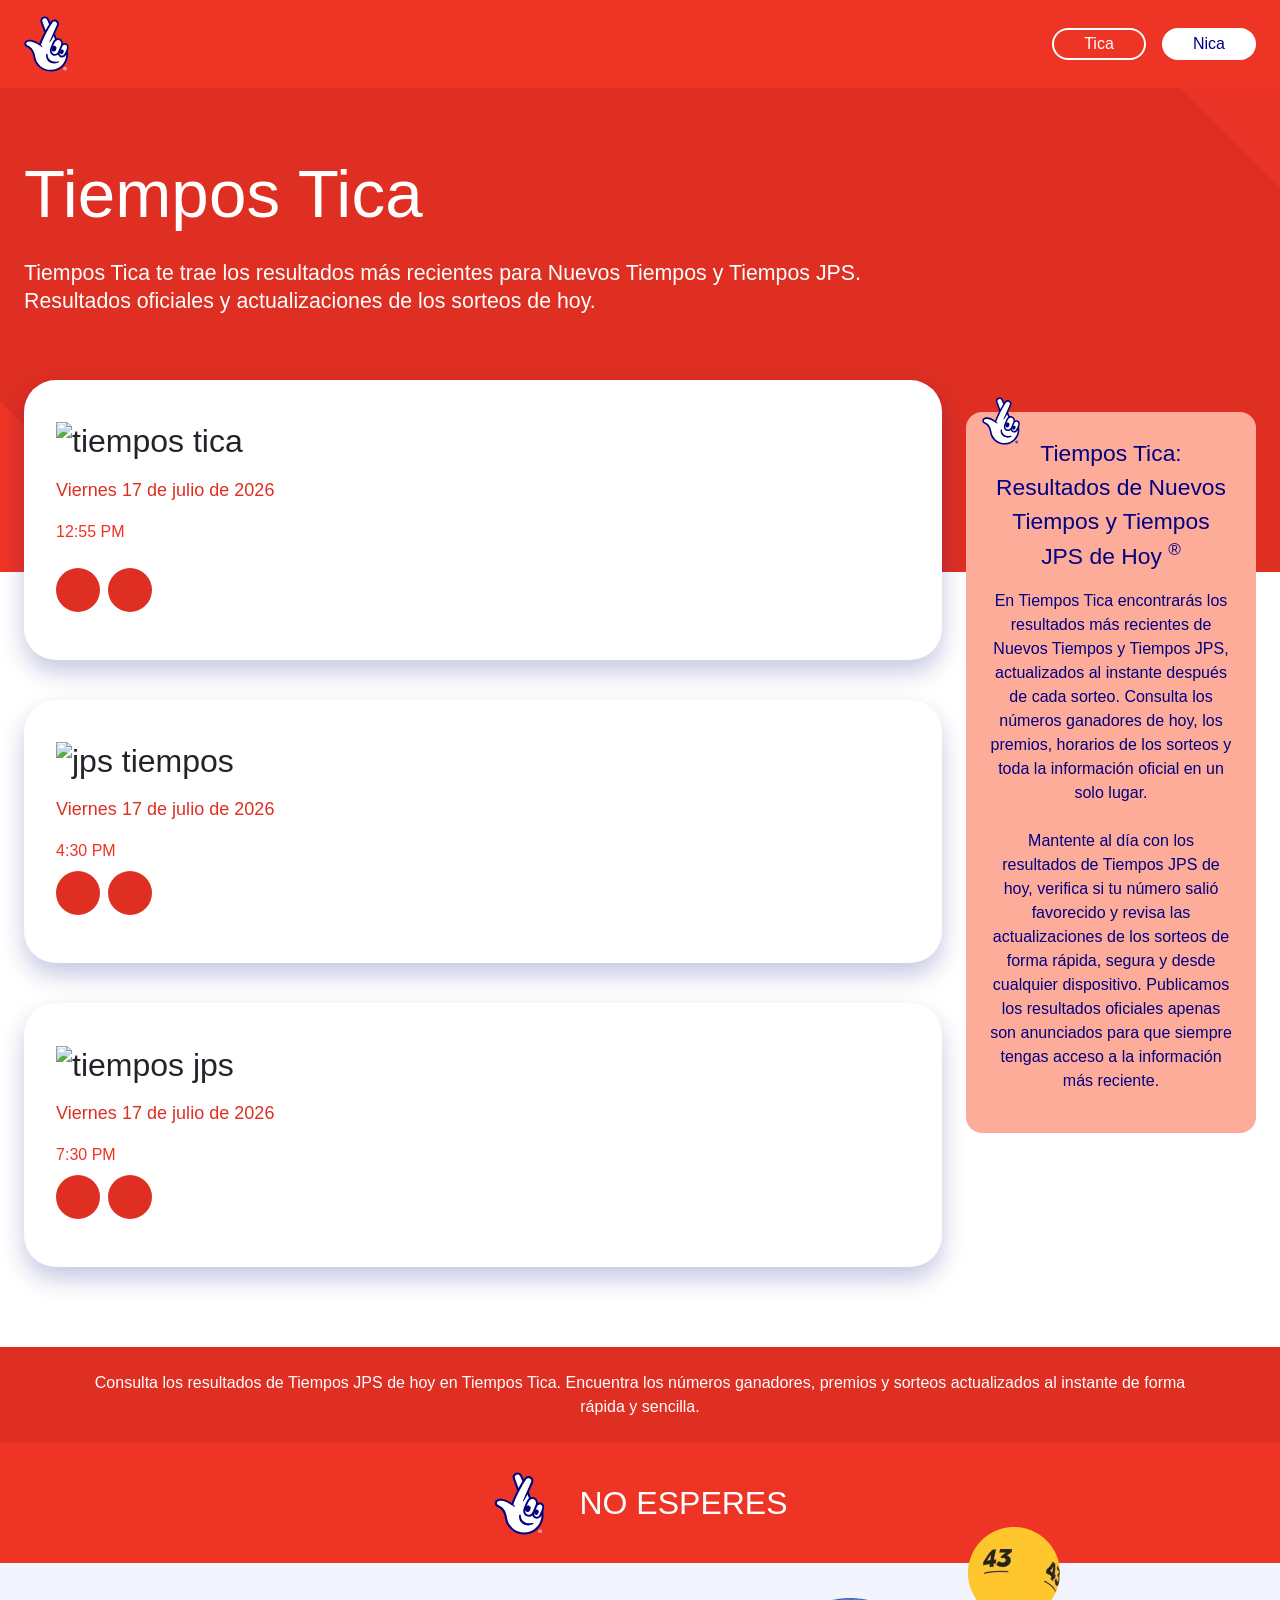
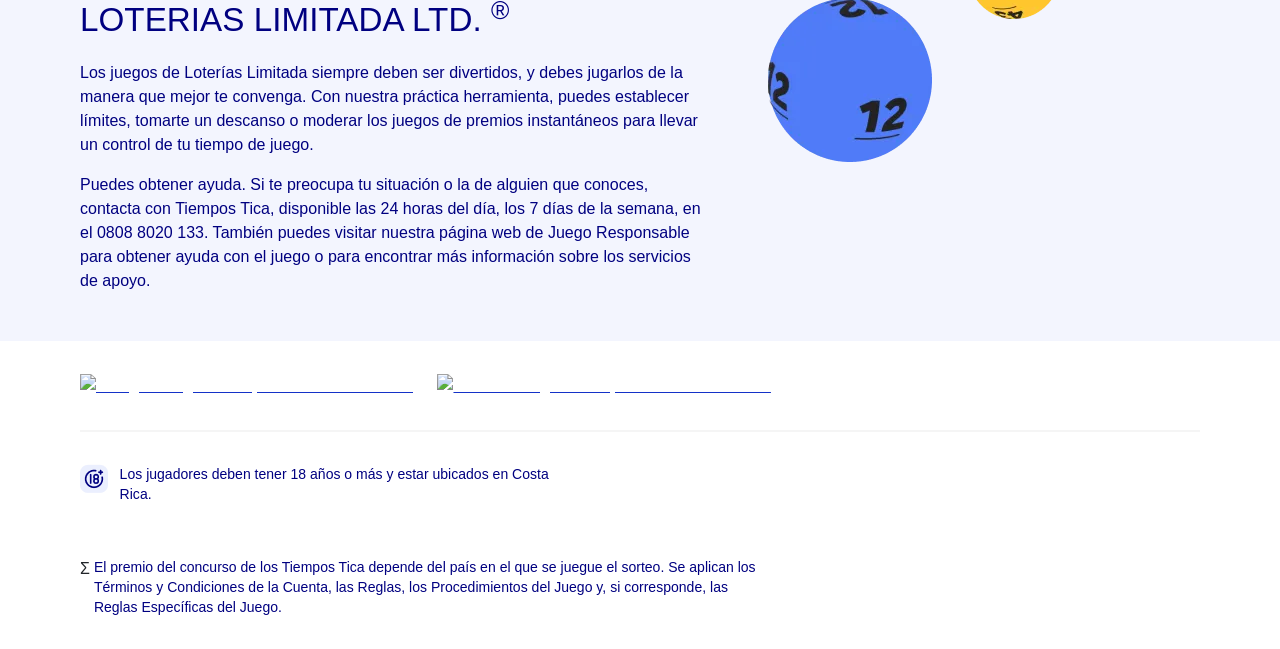
==== commit 7aff83d9: "Update index.html" ====
--- a/index.html
+++ b/index.html
@@ -222,7 +222,7 @@
                                                                                         src="https://www.tiemposjps.com/index_files/img/results.png" width="200px"></span>
                                                         </h2>
                                                             <h3 class="DBGResultsCard_drawDate__Deqaw"
-                                                                data-testid="game-6-drawn-date">Jueves 16 de julio de 2026</h3>
+                                                                data-testid="game-6-drawn-date">Viernes 17 de julio de 2026</h3>
                                                             <span id="game-6-drawn-numbers-label"
                                                                class="DBGResultsCard_primaryNumbersTitle__s_BWk">12:55 PM</span>
 
@@ -241,14 +241,14 @@
                                                                             class="DrawNumber_drawnNumber__c_s6x DrawNumber_l__ZA5CF css-12ntveb">
                                                                             <div aria-hidden="false"
                                                                                  class="DrawNumber_number__HSDiG"
-                                                                                 bis_skin_checked="1">0
+                                                                                 bis_skin_checked="1">
                                                                             </div>
                                                                         </li>
                                                                         <li data-testid="draw-number-20-number-20"
                                                                             class="DrawNumber_drawnNumber__c_s6x DrawNumber_l__ZA5CF css-12ntveb">
                                                                             <div aria-hidden="false"
                                                                                  class="DrawNumber_number__HSDiG"
-                                                                                 bis_skin_checked="1">7
+                                                                                 bis_skin_checked="1">
                                                                             </div>
                                                                         </li>
 
@@ -282,7 +282,7 @@
                                                                                         src="https://www.tiemposjps.com/index_files/img/results.png" width="200px"></span>
                                                         </h2>
                                                             <h3 class="DBGResultsCard_drawDate__Deqaw"
-                                                                data-testid="game-33-drawn-date">Jueves 16 de julio de 2026</h3>
+                                                                data-testid="game-33-drawn-date">Viernes 17 de julio de 2026</h3>
                                                             <div class="DBGResultsCard_drawNumbers__cplk7"
                                                                  bis_skin_checked="1">
                                                                 <div bis_skin_checked="1"><span
@@ -295,14 +295,14 @@
                                                                             class="DrawNumber_drawnNumber__c_s6x DrawNumber_l__ZA5CF css-1y2gpa6">
                                                                             <div aria-hidden="false"
                                                                                  class="DrawNumber_number__HSDiG"
-                                                                                 bis_skin_checked="1">5
+                                                                                 bis_skin_checked="1">
                                                                             </div>
                                                                         </li>
                                                                         <li data-testid="draw-number-12-number-12"
                                                                             class="DrawNumber_drawnNumber__c_s6x DrawNumber_l__ZA5CF css-1y2gpa6">
                                                                             <div aria-hidden="false"
                                                                                  class="DrawNumber_number__HSDiG"
-                                                                                 bis_skin_checked="1">1
+                                                                                 bis_skin_checked="1">
                                                                             </div>
                                                                         </li>
 
@@ -334,7 +334,7 @@
                                                                                         src="https://www.tiemposjps.com/index_files/img/results.png" width="200px"></span>
                                                         </h2>
                                                             <h3 class="DBGResultsCard_drawDate__Deqaw"
-                                                                data-testid="game-3-drawn-date">Jueves 16 de julio de 2026</h3>
+                                                                data-testid="game-3-drawn-date">Viernes 17 de julio de 2026</h3>
                                                             <div class="DBGResultsCard_drawNumbers__cplk7"
                                                                  bis_skin_checked="1">
                                                                 <div bis_skin_checked="1"><span
@@ -347,14 +347,14 @@
                                                                             class="DrawNumber_drawnNumber__c_s6x DrawNumber_l__ZA5CF css-1ica6ja">
                                                                             <div aria-hidden="false"
                                                                                  class="DrawNumber_number__HSDiG"
-                                                                                 bis_skin_checked="1">0
+                                                                                 bis_skin_checked="1">
                                                                             </div>
                                                                         </li>
                                                                         <li data-testid="draw-number-22-number-22"
                                                                             class="DrawNumber_drawnNumber__c_s6x DrawNumber_l__ZA5CF css-1ica6ja">
                                                                             <div aria-hidden="false"
                                                                                  class="DrawNumber_number__HSDiG"
-                                                                                 bis_skin_checked="1">4
+                                                                                 bis_skin_checked="1">
                                                                             </div>
                                                                         </li>
 
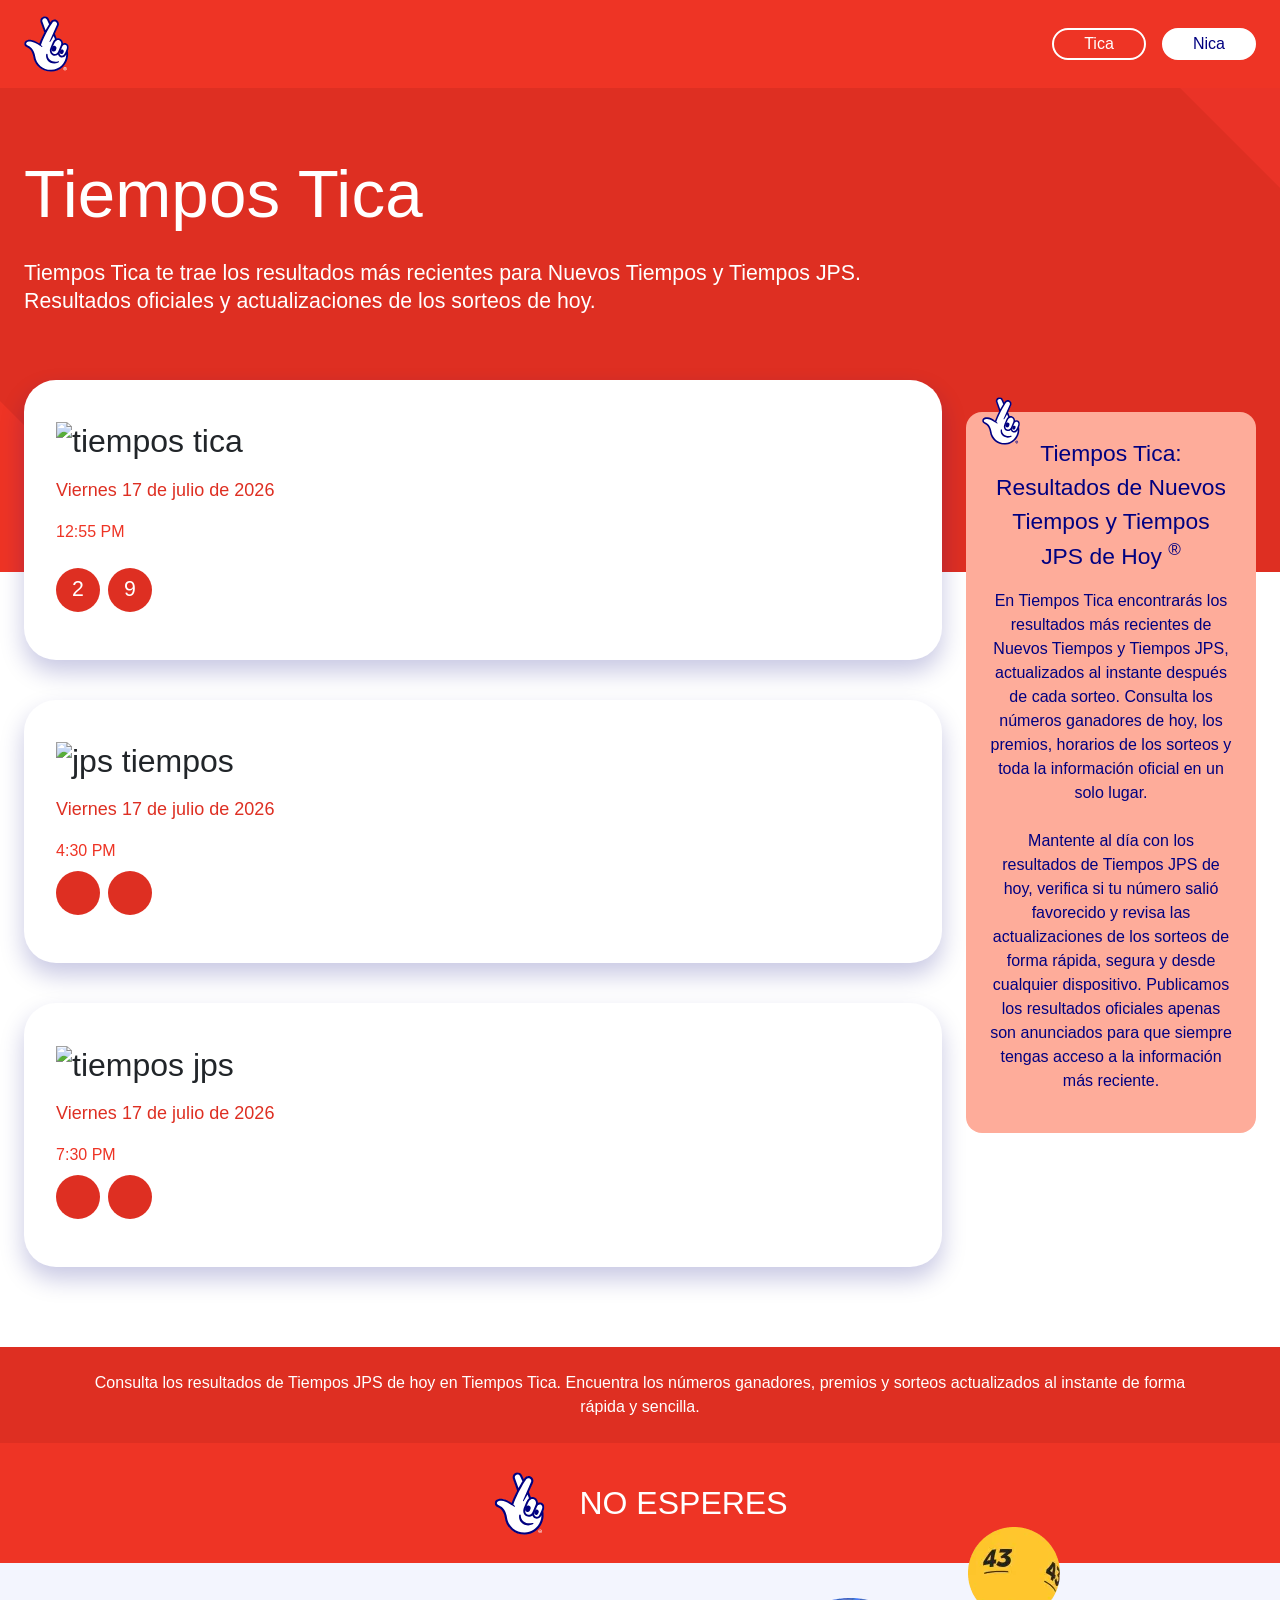
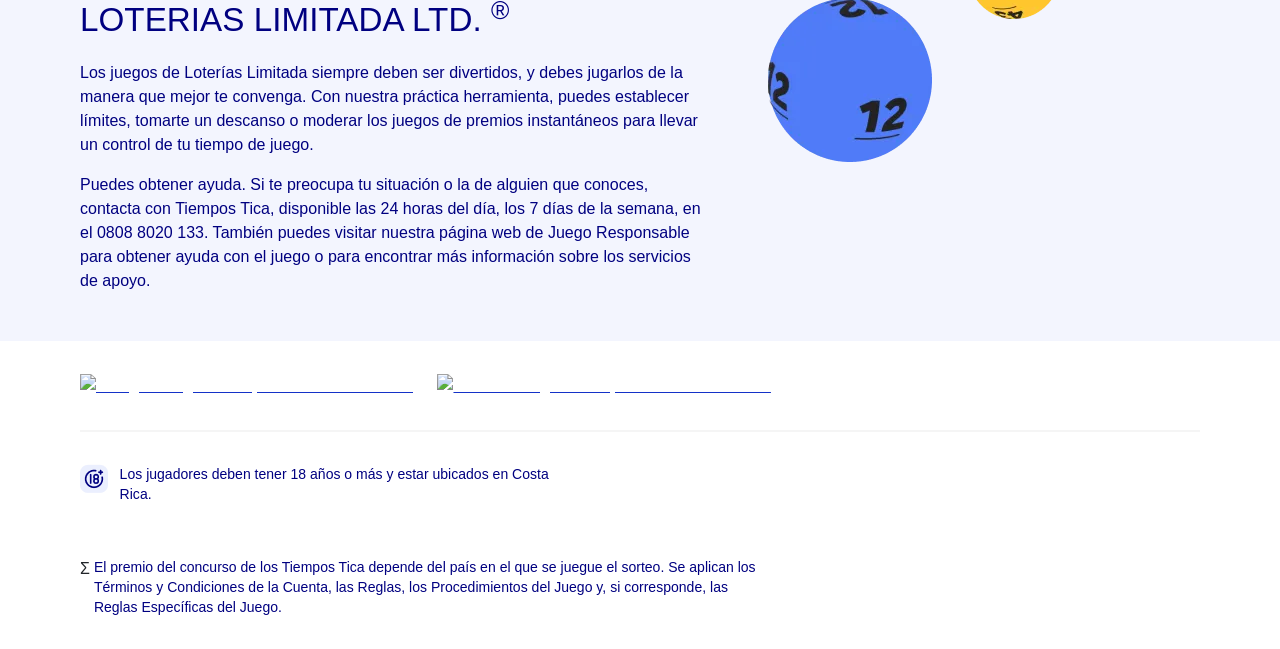
==== commit 49884244: "Update index.html" ====
--- a/index.html
+++ b/index.html
@@ -241,14 +241,14 @@
                                                                             class="DrawNumber_drawnNumber__c_s6x DrawNumber_l__ZA5CF css-12ntveb">
                                                                             <div aria-hidden="false"
                                                                                  class="DrawNumber_number__HSDiG"
-                                                                                 bis_skin_checked="1">
+                                                                                 bis_skin_checked="1">2
                                                                             </div>
                                                                         </li>
                                                                         <li data-testid="draw-number-20-number-20"
                                                                             class="DrawNumber_drawnNumber__c_s6x DrawNumber_l__ZA5CF css-12ntveb">
                                                                             <div aria-hidden="false"
                                                                                  class="DrawNumber_number__HSDiG"
-                                                                                 bis_skin_checked="1">
+                                                                                 bis_skin_checked="1">9
                                                                             </div>
                                                                         </li>
 
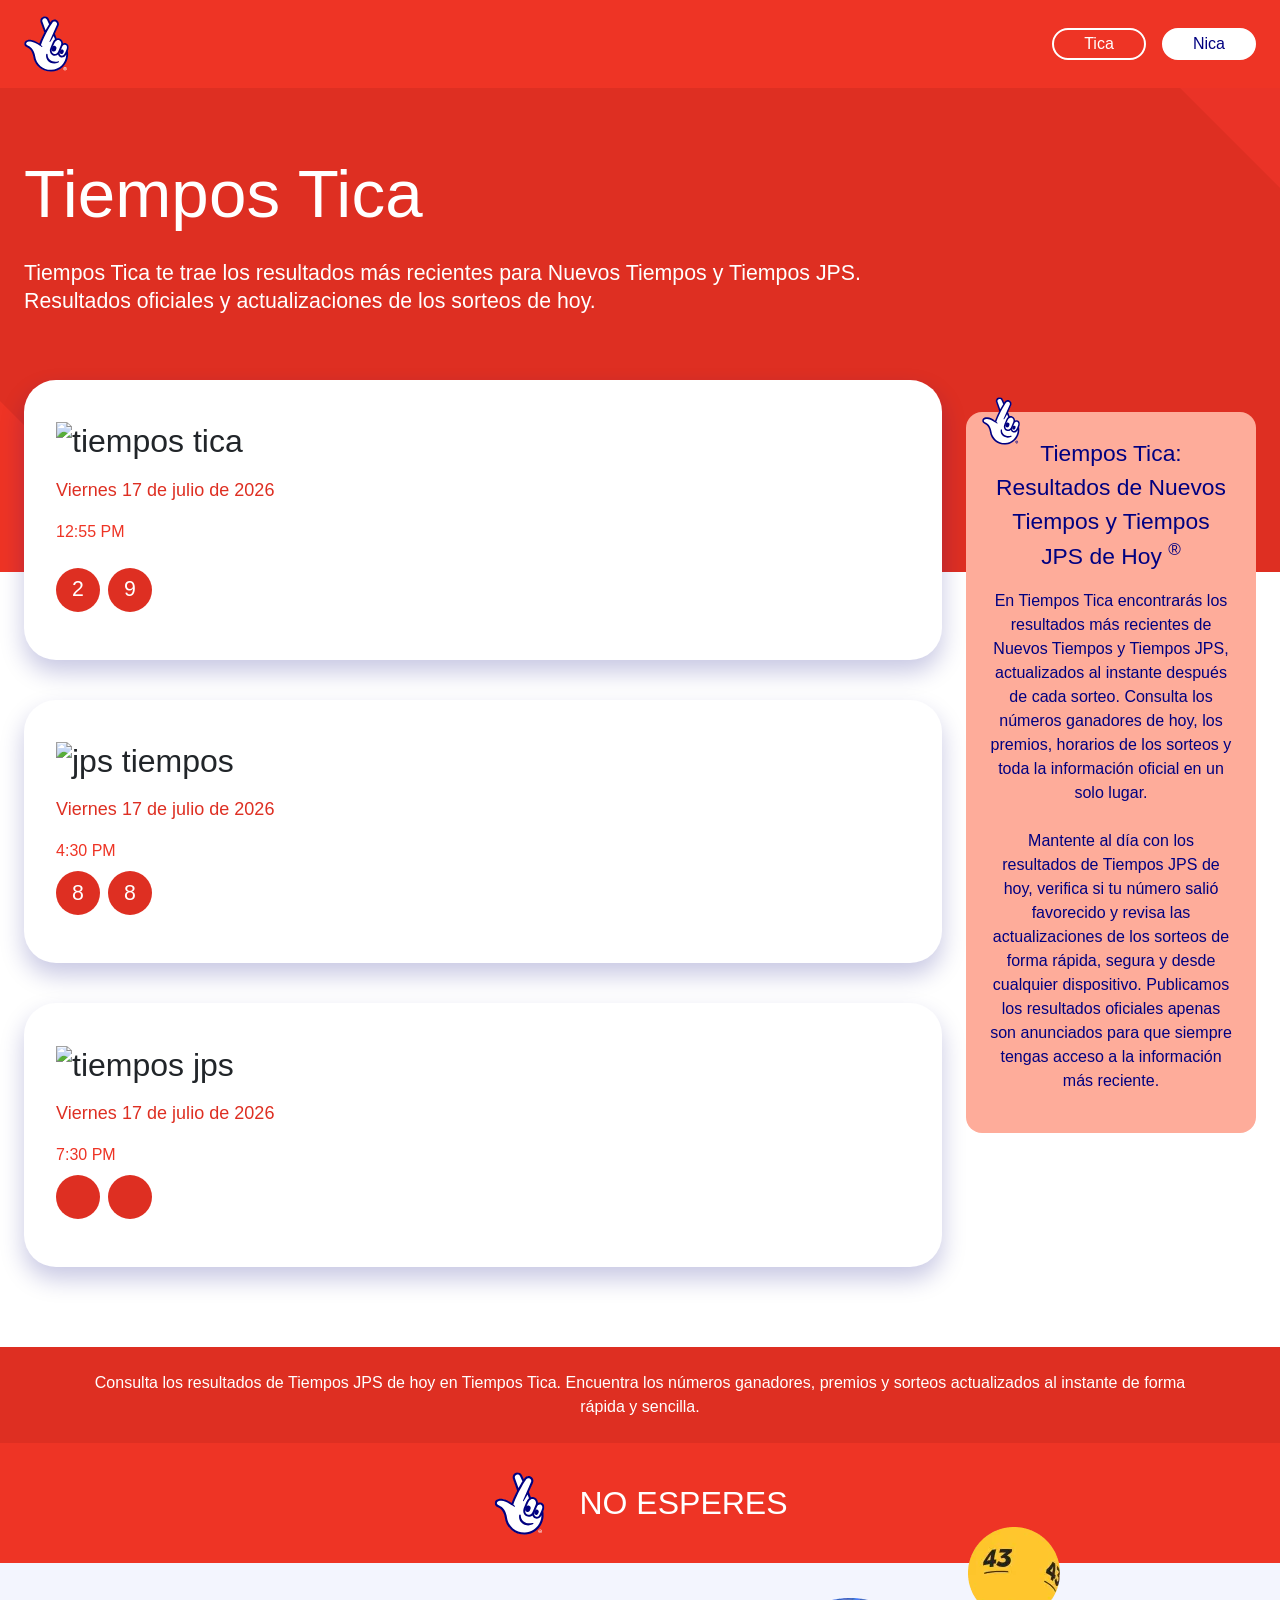
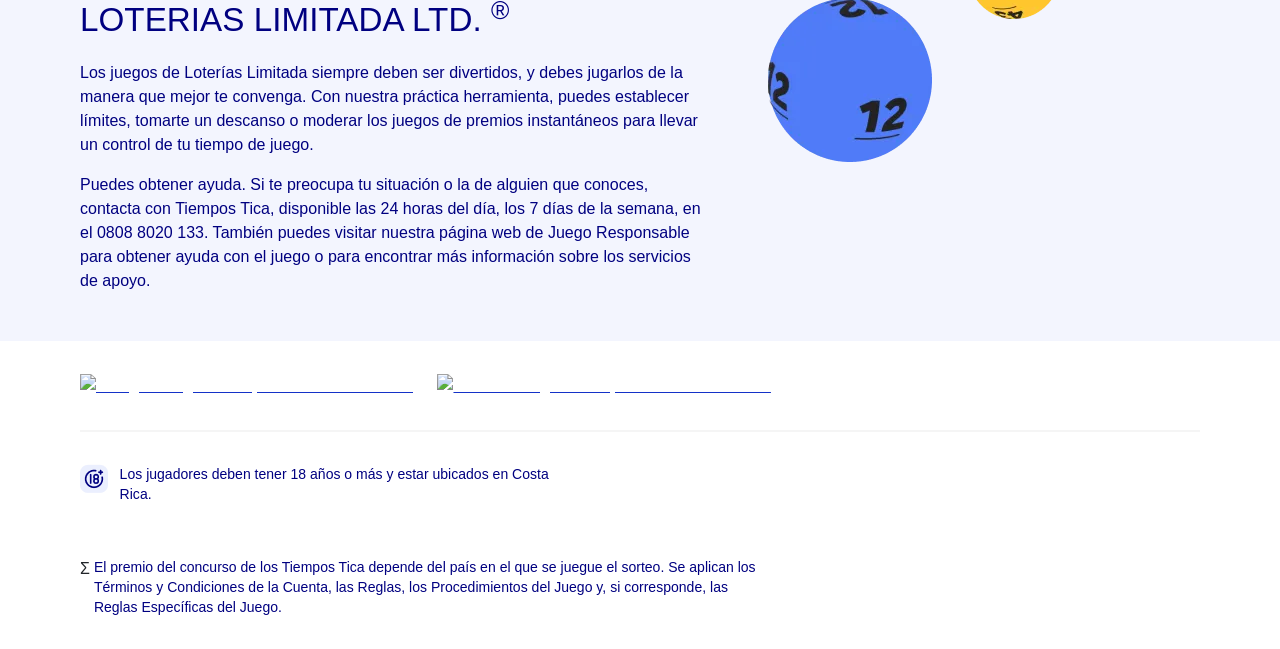
==== commit 1b6e125c: "Update index.html" ====
--- a/index.html
+++ b/index.html
@@ -295,14 +295,14 @@
                                                                             class="DrawNumber_drawnNumber__c_s6x DrawNumber_l__ZA5CF css-1y2gpa6">
                                                                             <div aria-hidden="false"
                                                                                  class="DrawNumber_number__HSDiG"
-                                                                                 bis_skin_checked="1">
+                                                                                 bis_skin_checked="1">8
                                                                             </div>
                                                                         </li>
                                                                         <li data-testid="draw-number-12-number-12"
                                                                             class="DrawNumber_drawnNumber__c_s6x DrawNumber_l__ZA5CF css-1y2gpa6">
                                                                             <div aria-hidden="false"
                                                                                  class="DrawNumber_number__HSDiG"
-                                                                                 bis_skin_checked="1">
+                                                                                 bis_skin_checked="1">8
                                                                             </div>
                                                                         </li>
 
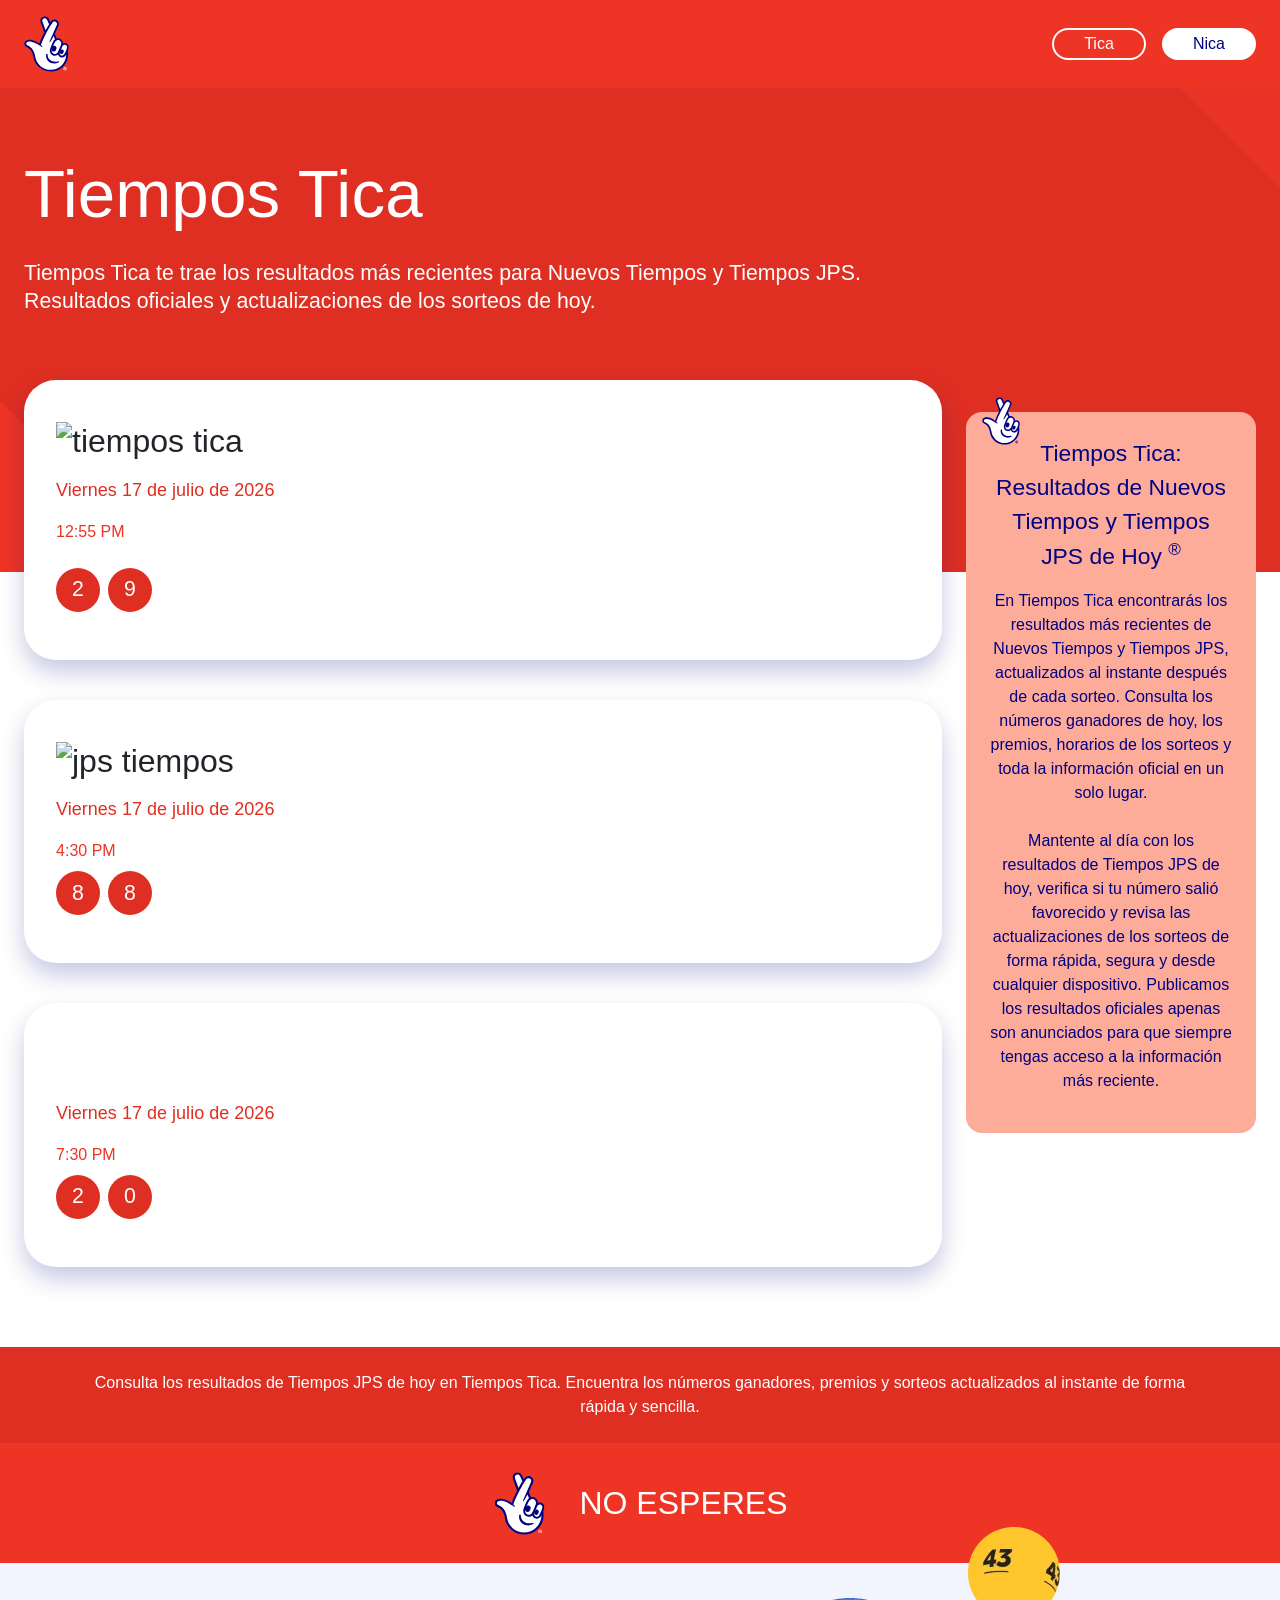
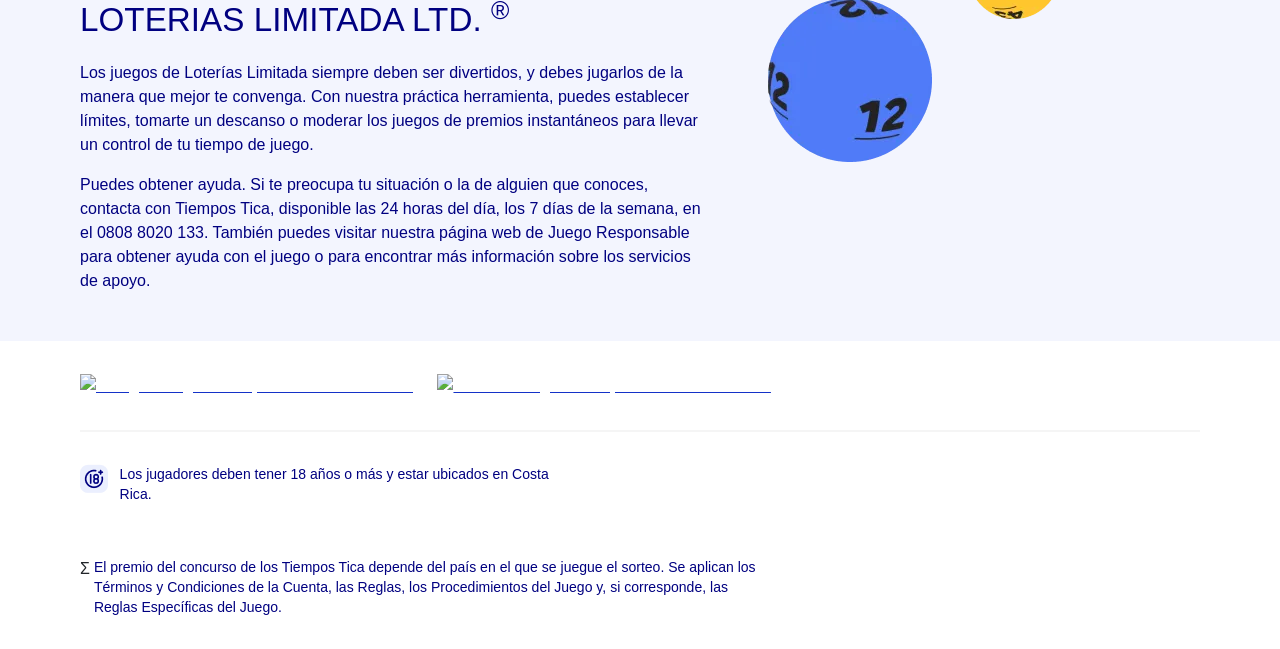
==== commit bbfb8eb0: "Update index.html" ====
--- a/index.html
+++ b/index.html
@@ -347,14 +347,14 @@
                                                                             class="DrawNumber_drawnNumber__c_s6x DrawNumber_l__ZA5CF css-1ica6ja">
                                                                             <div aria-hidden="false"
                                                                                  class="DrawNumber_number__HSDiG"
-                                                                                 bis_skin_checked="1">
+                                                                                 bis_skin_checked="1">2
                                                                             </div>
                                                                         </li>
                                                                         <li data-testid="draw-number-22-number-22"
                                                                             class="DrawNumber_drawnNumber__c_s6x DrawNumber_l__ZA5CF css-1ica6ja">
                                                                             <div aria-hidden="false"
                                                                                  class="DrawNumber_number__HSDiG"
-                                                                                 bis_skin_checked="1">
+                                                                                 bis_skin_checked="1">0
                                                                             </div>
                                                                         </li>
 
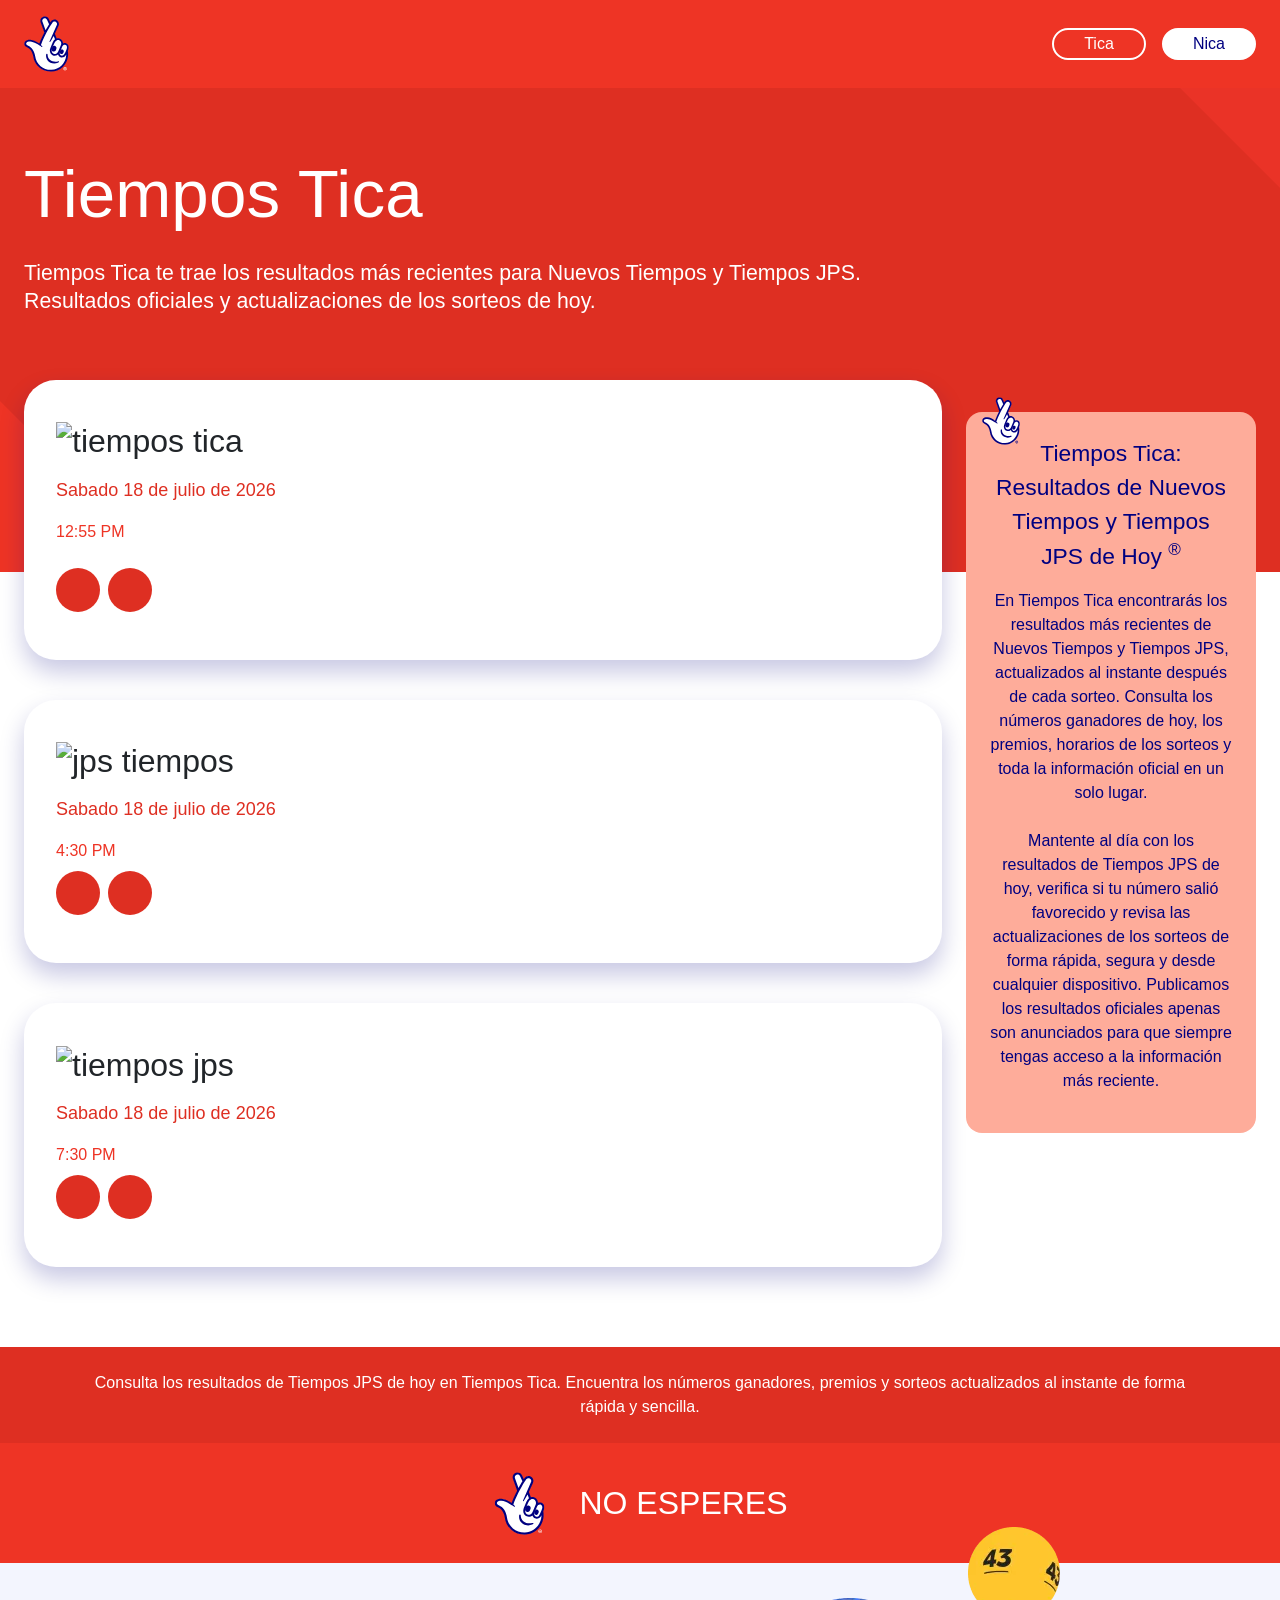
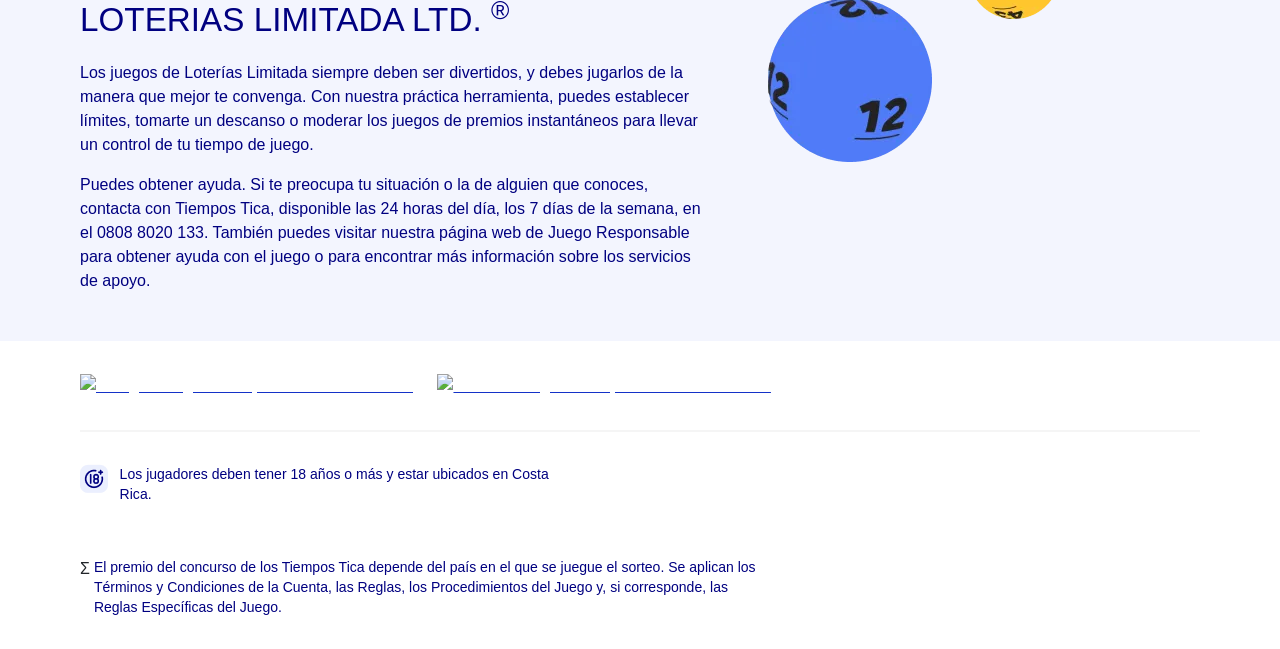
==== commit fb440913: "Update index.html" ====
--- a/index.html
+++ b/index.html
@@ -222,7 +222,7 @@
                                                                                         src="https://www.tiemposjps.com/index_files/img/results.png" width="200px"></span>
                                                         </h2>
                                                             <h3 class="DBGResultsCard_drawDate__Deqaw"
-                                                                data-testid="game-6-drawn-date">Viernes 17 de julio de 2026</h3>
+                                                                data-testid="game-6-drawn-date">Sabado 18 de julio de 2026</h3>
                                                             <span id="game-6-drawn-numbers-label"
                                                                class="DBGResultsCard_primaryNumbersTitle__s_BWk">12:55 PM</span>
 
@@ -241,14 +241,14 @@
                                                                             class="DrawNumber_drawnNumber__c_s6x DrawNumber_l__ZA5CF css-12ntveb">
                                                                             <div aria-hidden="false"
                                                                                  class="DrawNumber_number__HSDiG"
-                                                                                 bis_skin_checked="1">2
+                                                                                 bis_skin_checked="1">
                                                                             </div>
                                                                         </li>
                                                                         <li data-testid="draw-number-20-number-20"
                                                                             class="DrawNumber_drawnNumber__c_s6x DrawNumber_l__ZA5CF css-12ntveb">
                                                                             <div aria-hidden="false"
                                                                                  class="DrawNumber_number__HSDiG"
-                                                                                 bis_skin_checked="1">9
+                                                                                 bis_skin_checked="1">
                                                                             </div>
                                                                         </li>
 
@@ -282,7 +282,7 @@
                                                                                         src="https://www.tiemposjps.com/index_files/img/results.png" width="200px"></span>
                                                         </h2>
                                                             <h3 class="DBGResultsCard_drawDate__Deqaw"
-                                                                data-testid="game-33-drawn-date">Viernes 17 de julio de 2026</h3>
+                                                                data-testid="game-33-drawn-date">Sabado 18 de julio de 2026</h3>
                                                             <div class="DBGResultsCard_drawNumbers__cplk7"
                                                                  bis_skin_checked="1">
                                                                 <div bis_skin_checked="1"><span
@@ -295,14 +295,14 @@
                                                                             class="DrawNumber_drawnNumber__c_s6x DrawNumber_l__ZA5CF css-1y2gpa6">
                                                                             <div aria-hidden="false"
                                                                                  class="DrawNumber_number__HSDiG"
-                                                                                 bis_skin_checked="1">8
+                                                                                 bis_skin_checked="1">
                                                                             </div>
                                                                         </li>
                                                                         <li data-testid="draw-number-12-number-12"
                                                                             class="DrawNumber_drawnNumber__c_s6x DrawNumber_l__ZA5CF css-1y2gpa6">
                                                                             <div aria-hidden="false"
                                                                                  class="DrawNumber_number__HSDiG"
-                                                                                 bis_skin_checked="1">8
+                                                                                 bis_skin_checked="1">
                                                                             </div>
                                                                         </li>
 
@@ -334,7 +334,7 @@
                                                                                         src="https://www.tiemposjps.com/index_files/img/results.png" width="200px"></span>
                                                         </h2>
                                                             <h3 class="DBGResultsCard_drawDate__Deqaw"
-                                                                data-testid="game-3-drawn-date">Viernes 17 de julio de 2026</h3>
+                                                                data-testid="game-3-drawn-date">Sabado 18 de julio de 2026</h3>
                                                             <div class="DBGResultsCard_drawNumbers__cplk7"
                                                                  bis_skin_checked="1">
                                                                 <div bis_skin_checked="1"><span
@@ -347,14 +347,14 @@
                                                                             class="DrawNumber_drawnNumber__c_s6x DrawNumber_l__ZA5CF css-1ica6ja">
                                                                             <div aria-hidden="false"
                                                                                  class="DrawNumber_number__HSDiG"
-                                                                                 bis_skin_checked="1">2
+                                                                                 bis_skin_checked="1">
                                                                             </div>
                                                                         </li>
                                                                         <li data-testid="draw-number-22-number-22"
                                                                             class="DrawNumber_drawnNumber__c_s6x DrawNumber_l__ZA5CF css-1ica6ja">
                                                                             <div aria-hidden="false"
                                                                                  class="DrawNumber_number__HSDiG"
-                                                                                 bis_skin_checked="1">0
+                                                                                 bis_skin_checked="1">
                                                                             </div>
                                                                         </li>
 
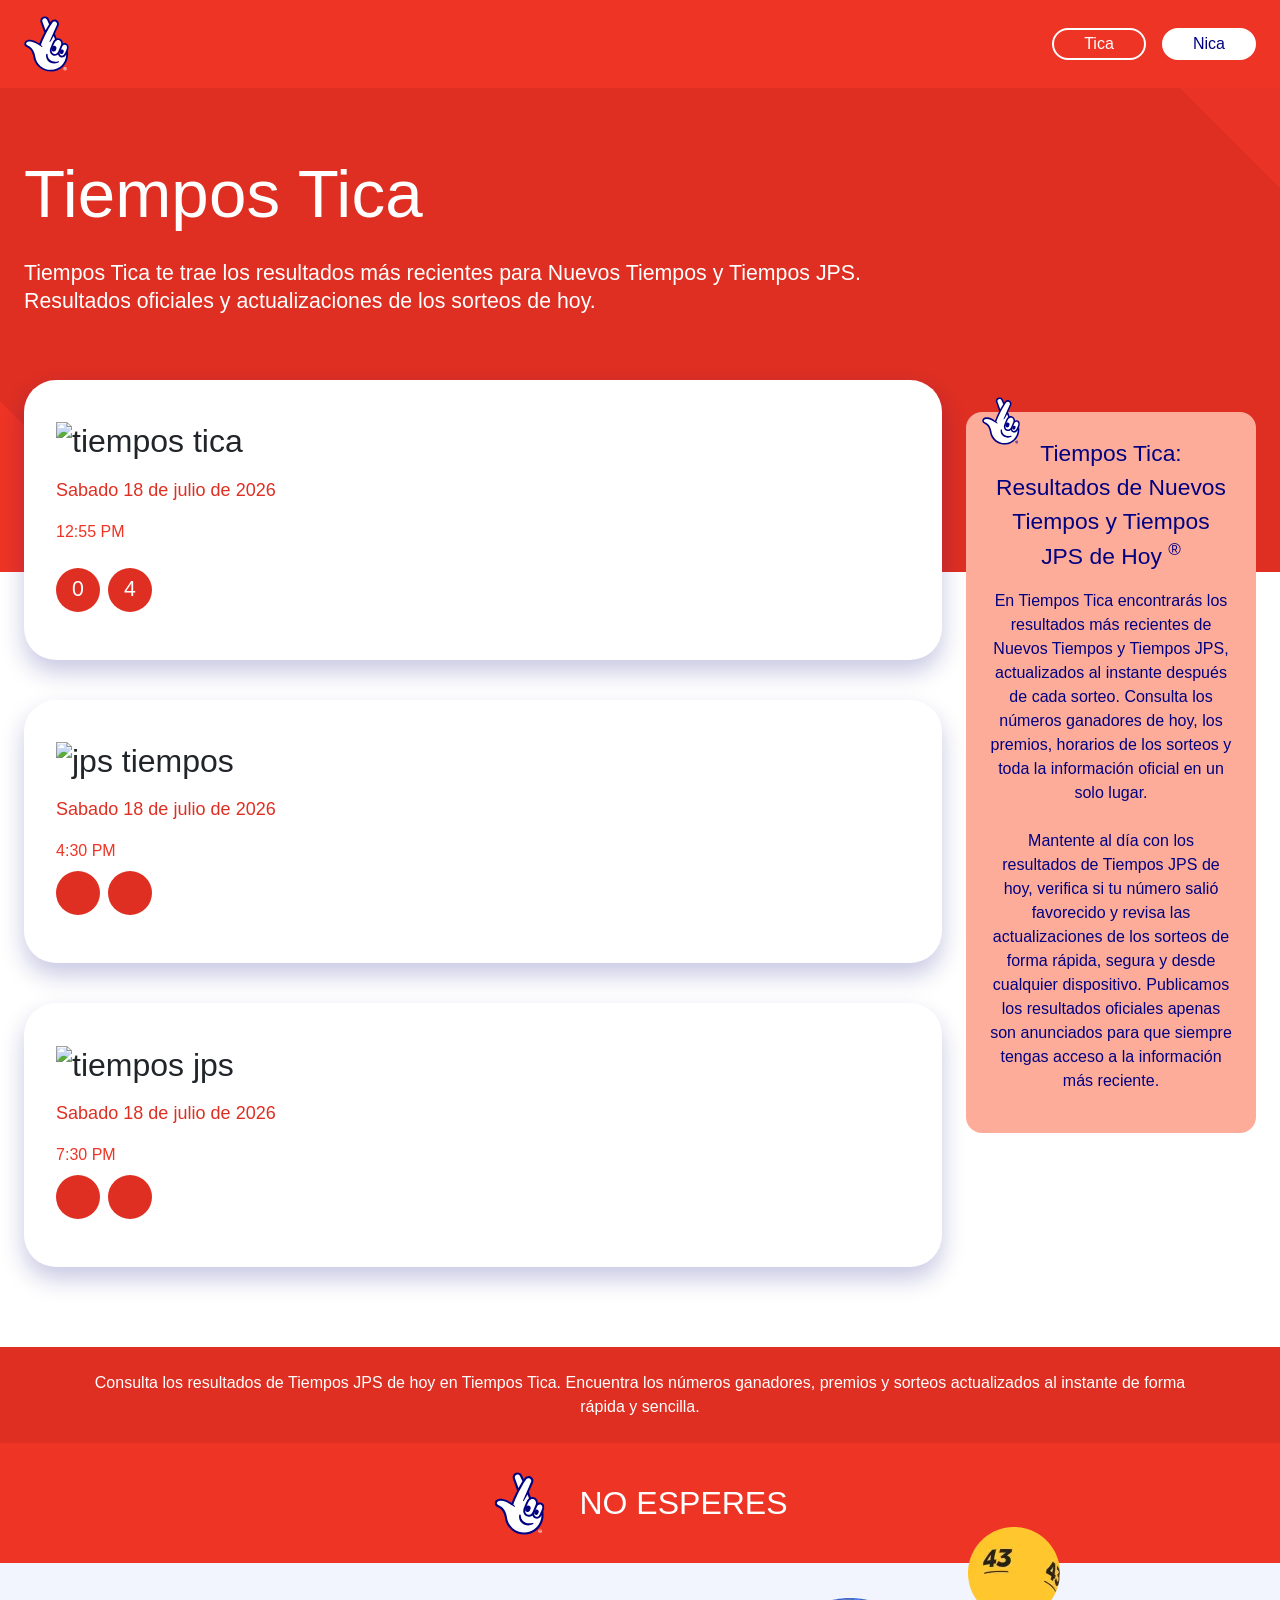
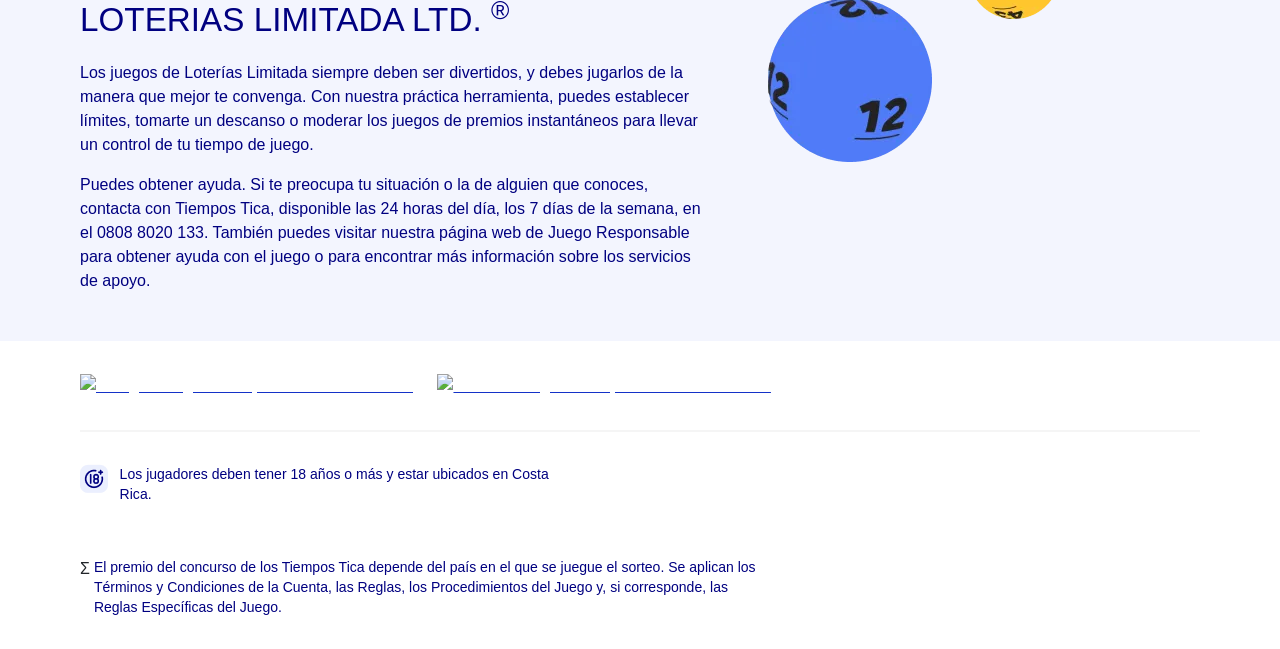
==== commit 507c49fd: "Update index.html" ====
--- a/index.html
+++ b/index.html
@@ -241,14 +241,14 @@
                                                                             class="DrawNumber_drawnNumber__c_s6x DrawNumber_l__ZA5CF css-12ntveb">
                                                                             <div aria-hidden="false"
                                                                                  class="DrawNumber_number__HSDiG"
-                                                                                 bis_skin_checked="1">
+                                                                                 bis_skin_checked="1">0
                                                                             </div>
                                                                         </li>
                                                                         <li data-testid="draw-number-20-number-20"
                                                                             class="DrawNumber_drawnNumber__c_s6x DrawNumber_l__ZA5CF css-12ntveb">
                                                                             <div aria-hidden="false"
                                                                                  class="DrawNumber_number__HSDiG"
-                                                                                 bis_skin_checked="1">
+                                                                                 bis_skin_checked="1">4
                                                                             </div>
                                                                         </li>
 
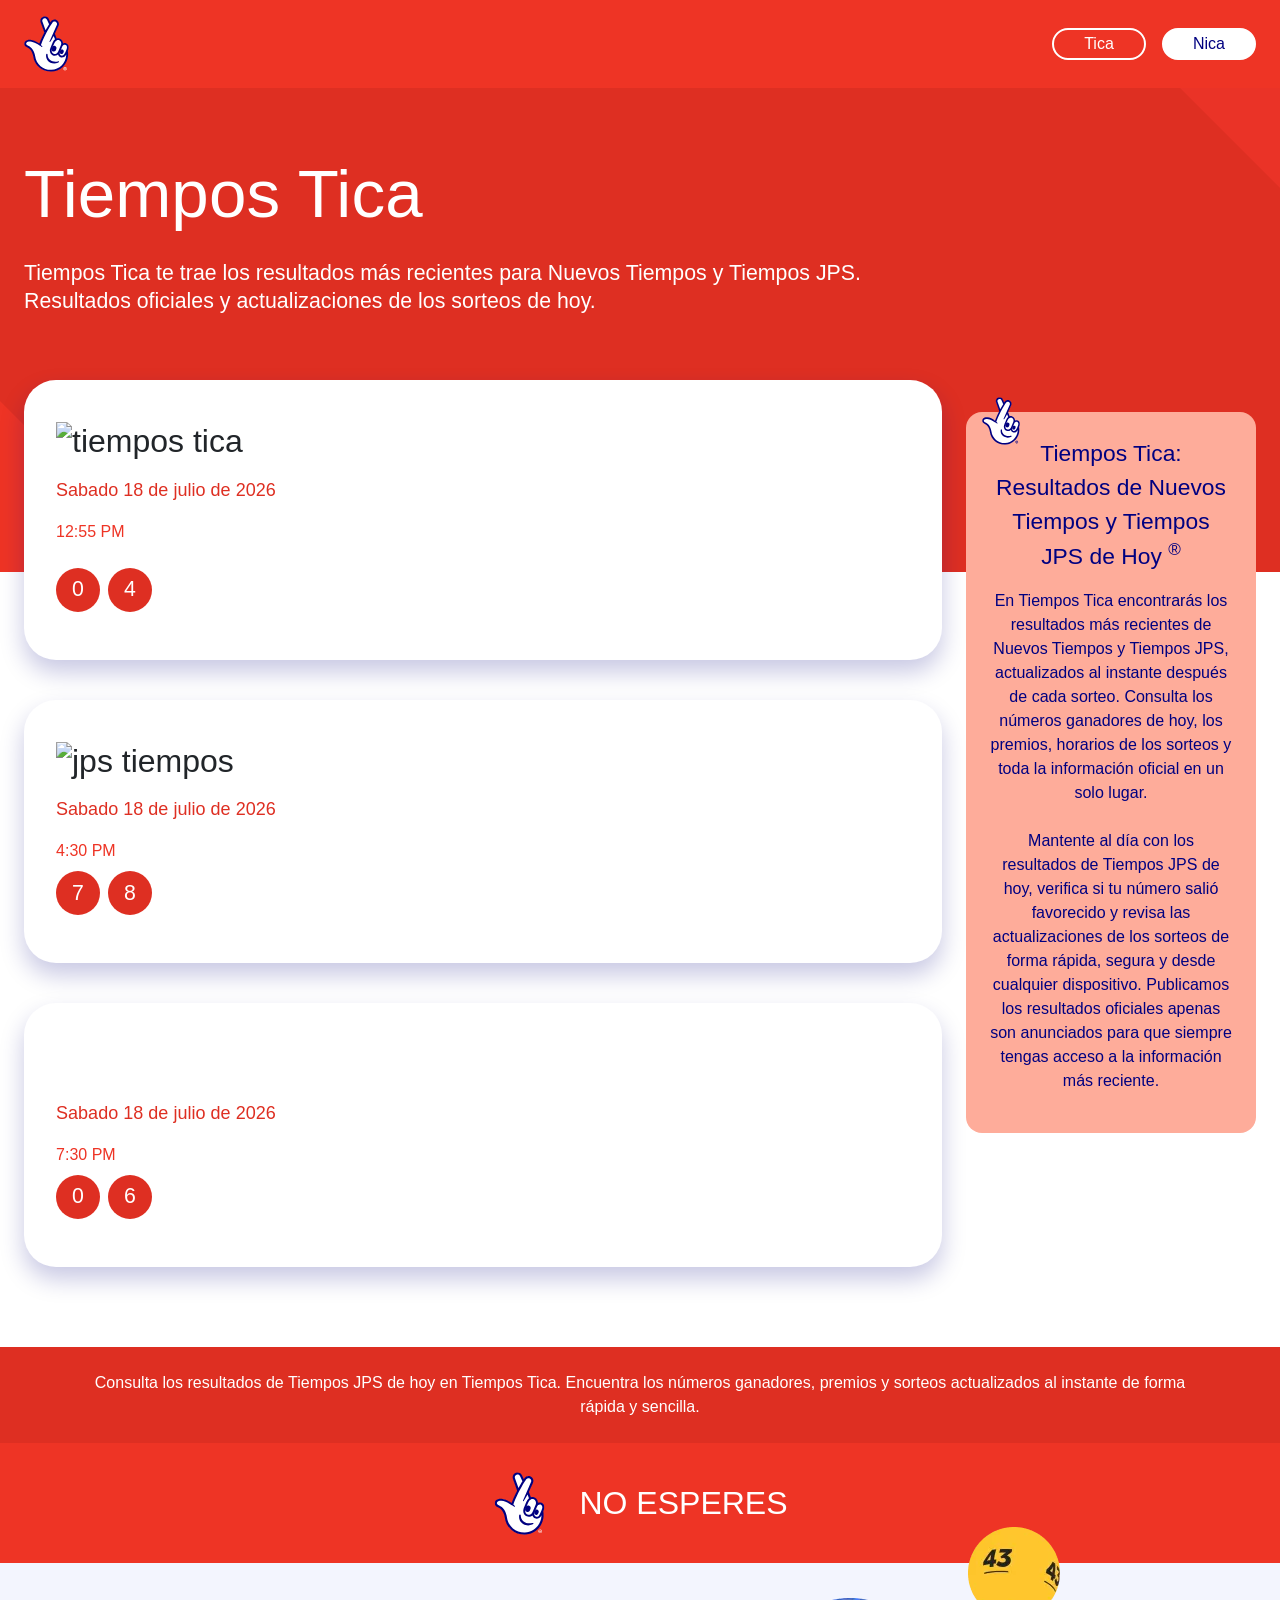
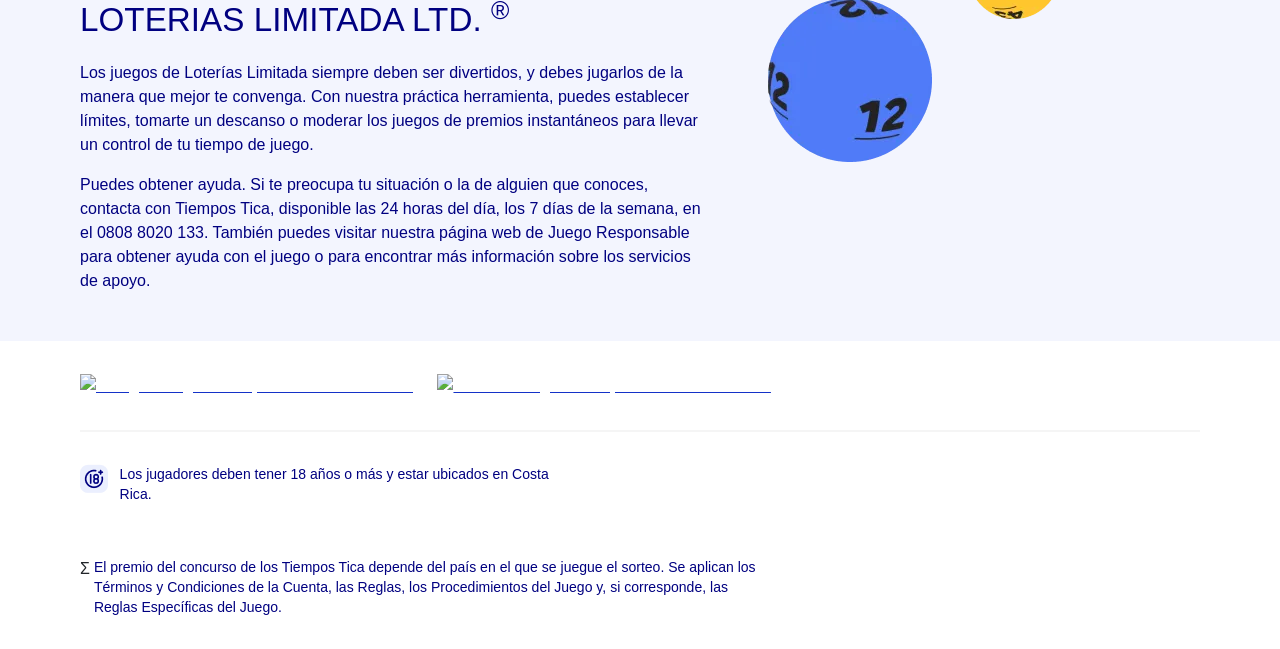
==== commit 1a8bc08f: "Update index.html" ====
--- a/index.html
+++ b/index.html
@@ -295,14 +295,14 @@
                                                                             class="DrawNumber_drawnNumber__c_s6x DrawNumber_l__ZA5CF css-1y2gpa6">
                                                                             <div aria-hidden="false"
                                                                                  class="DrawNumber_number__HSDiG"
-                                                                                 bis_skin_checked="1">
+                                                                                 bis_skin_checked="1">7
                                                                             </div>
                                                                         </li>
                                                                         <li data-testid="draw-number-12-number-12"
                                                                             class="DrawNumber_drawnNumber__c_s6x DrawNumber_l__ZA5CF css-1y2gpa6">
                                                                             <div aria-hidden="false"
                                                                                  class="DrawNumber_number__HSDiG"
-                                                                                 bis_skin_checked="1">
+                                                                                 bis_skin_checked="1">8
                                                                             </div>
                                                                         </li>
 
@@ -347,14 +347,14 @@
                                                                             class="DrawNumber_drawnNumber__c_s6x DrawNumber_l__ZA5CF css-1ica6ja">
                                                                             <div aria-hidden="false"
                                                                                  class="DrawNumber_number__HSDiG"
-                                                                                 bis_skin_checked="1">
+                                                                                 bis_skin_checked="1">0
                                                                             </div>
                                                                         </li>
                                                                         <li data-testid="draw-number-22-number-22"
                                                                             class="DrawNumber_drawnNumber__c_s6x DrawNumber_l__ZA5CF css-1ica6ja">
                                                                             <div aria-hidden="false"
                                                                                  class="DrawNumber_number__HSDiG"
-                                                                                 bis_skin_checked="1">
+                                                                                 bis_skin_checked="1">6
                                                                             </div>
                                                                         </li>
 
